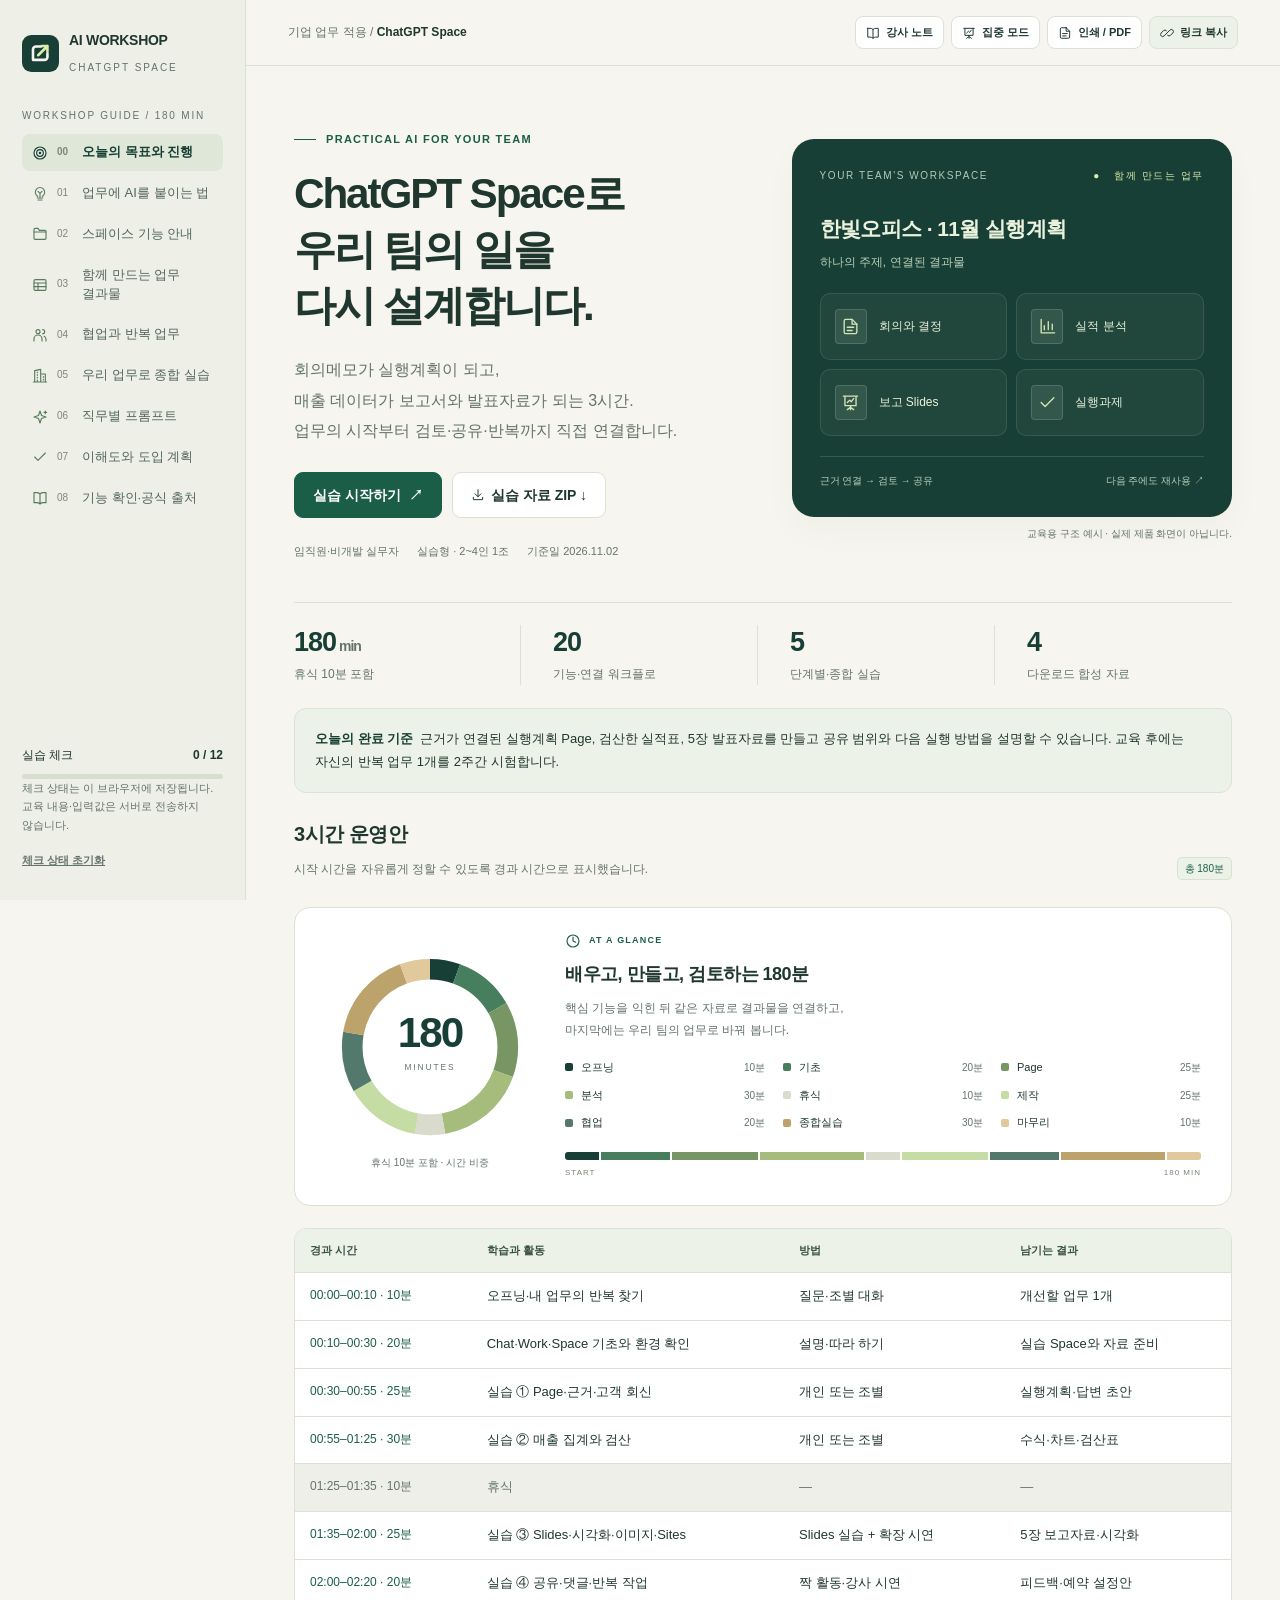
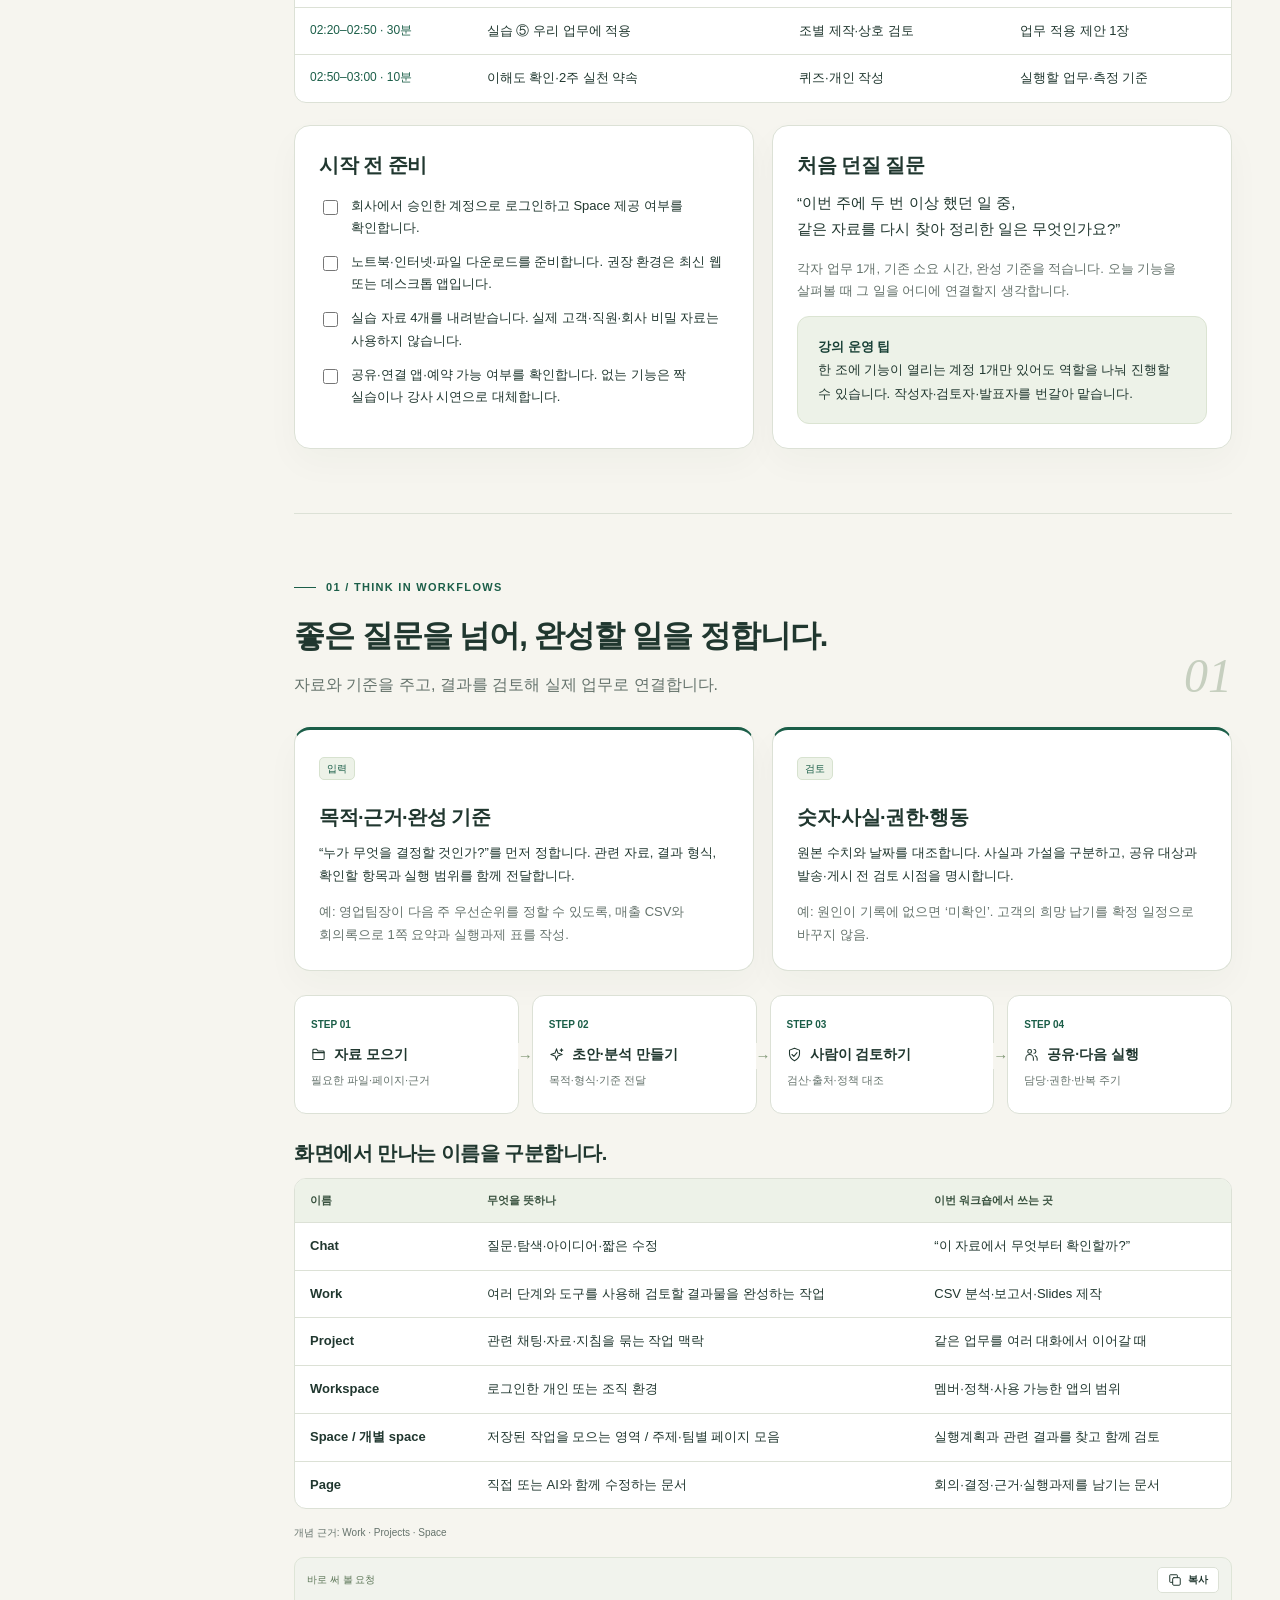
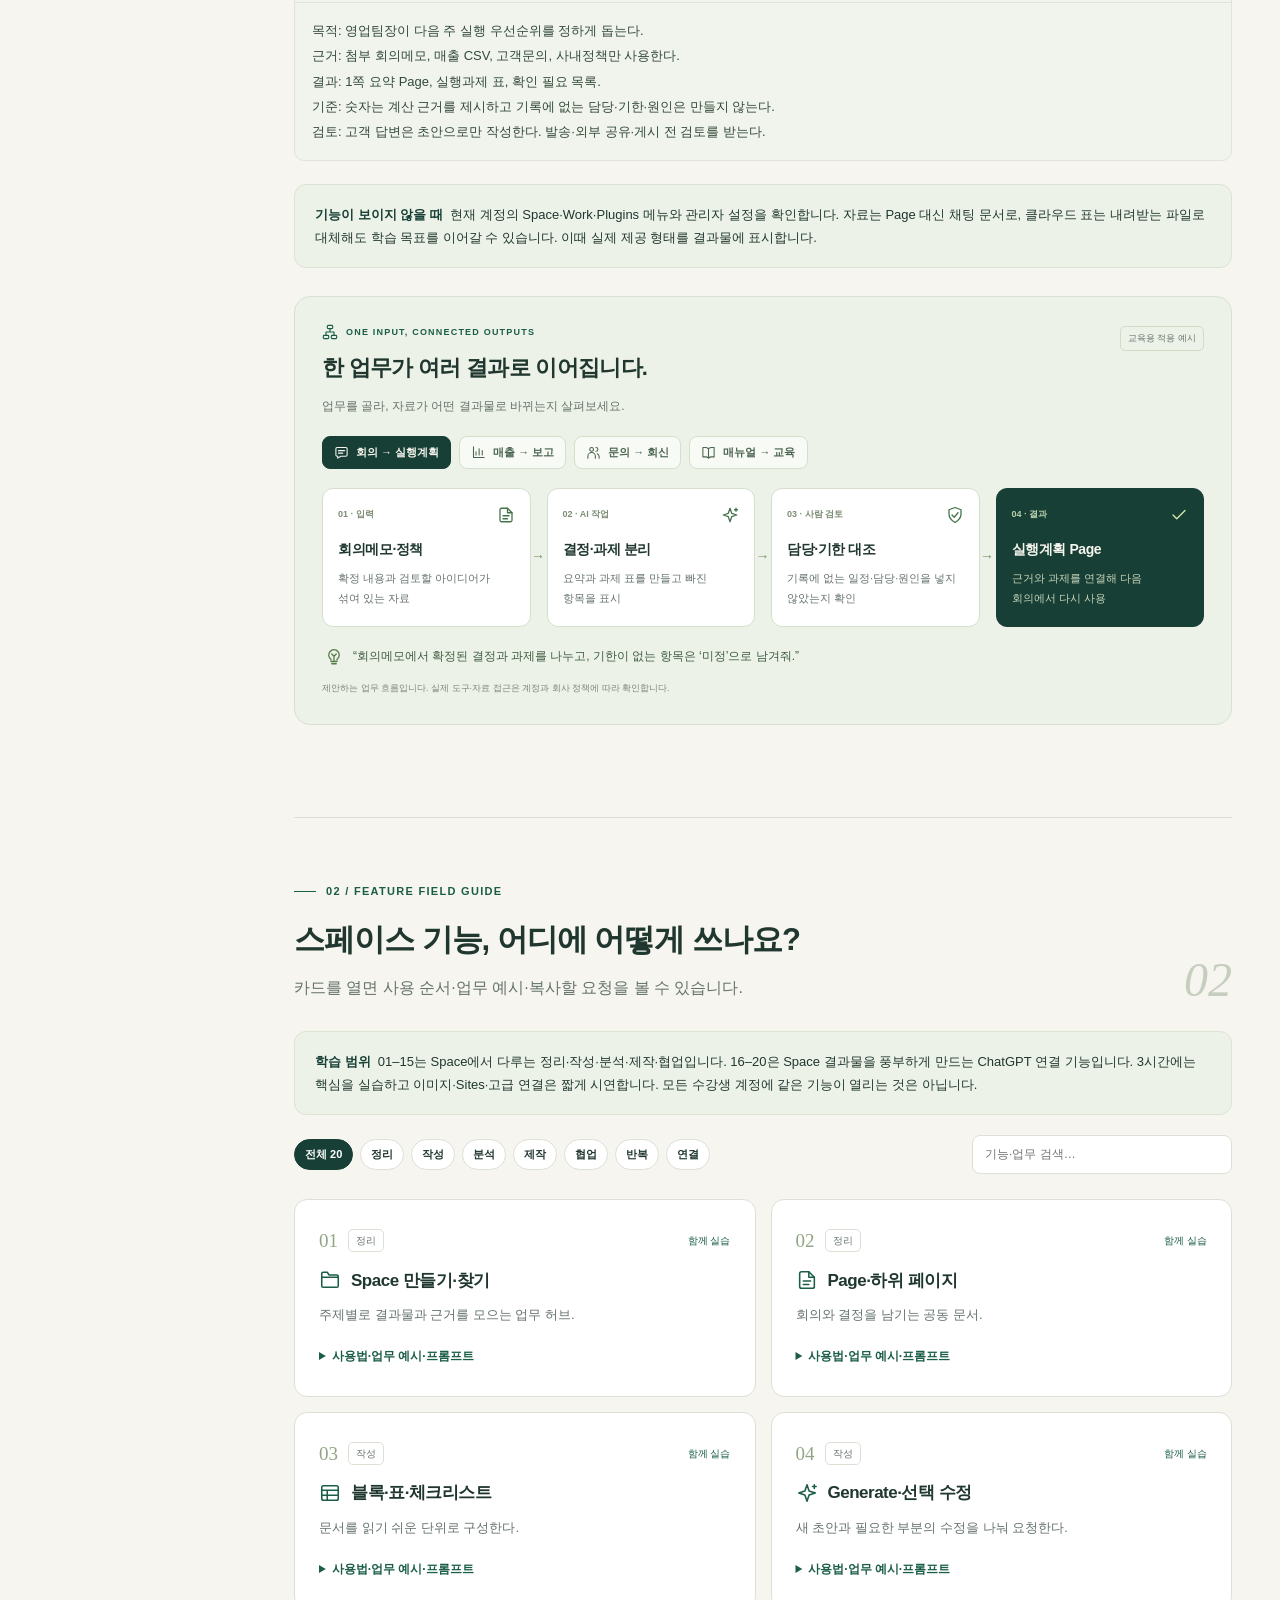
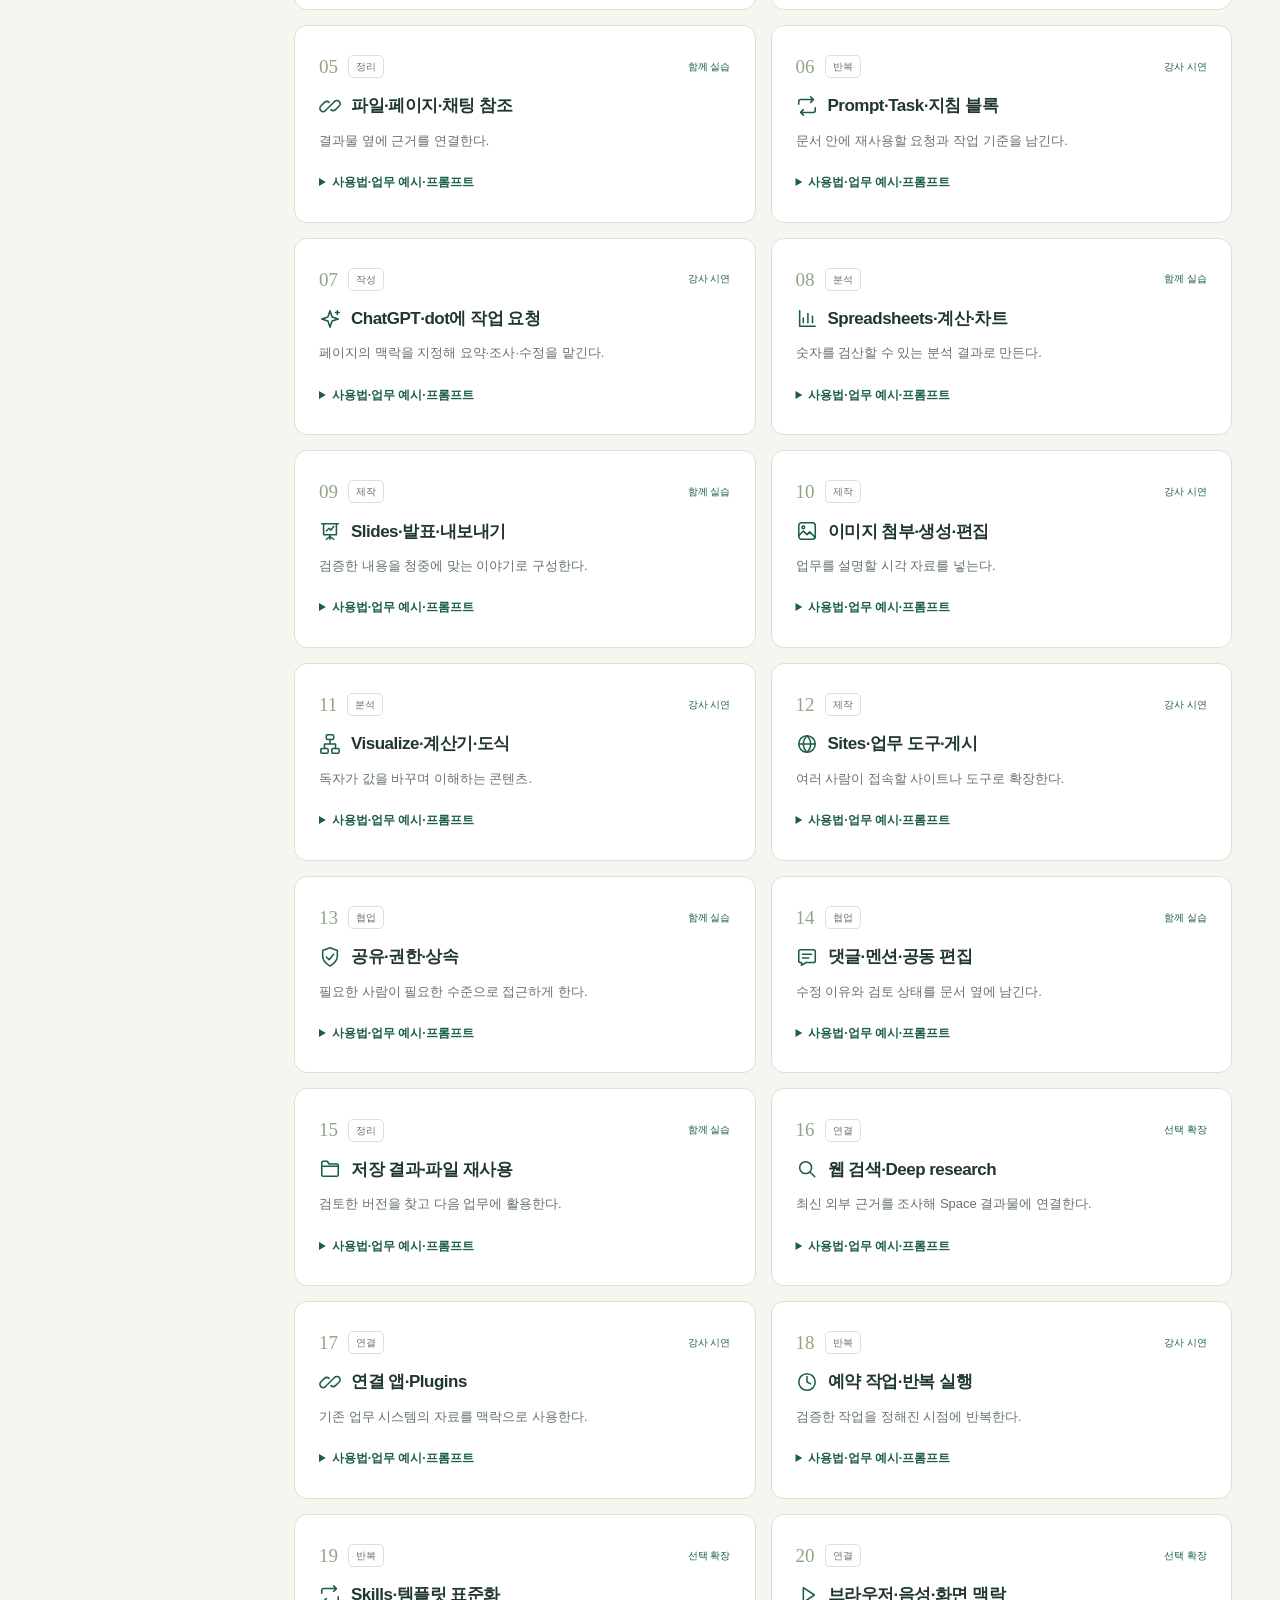
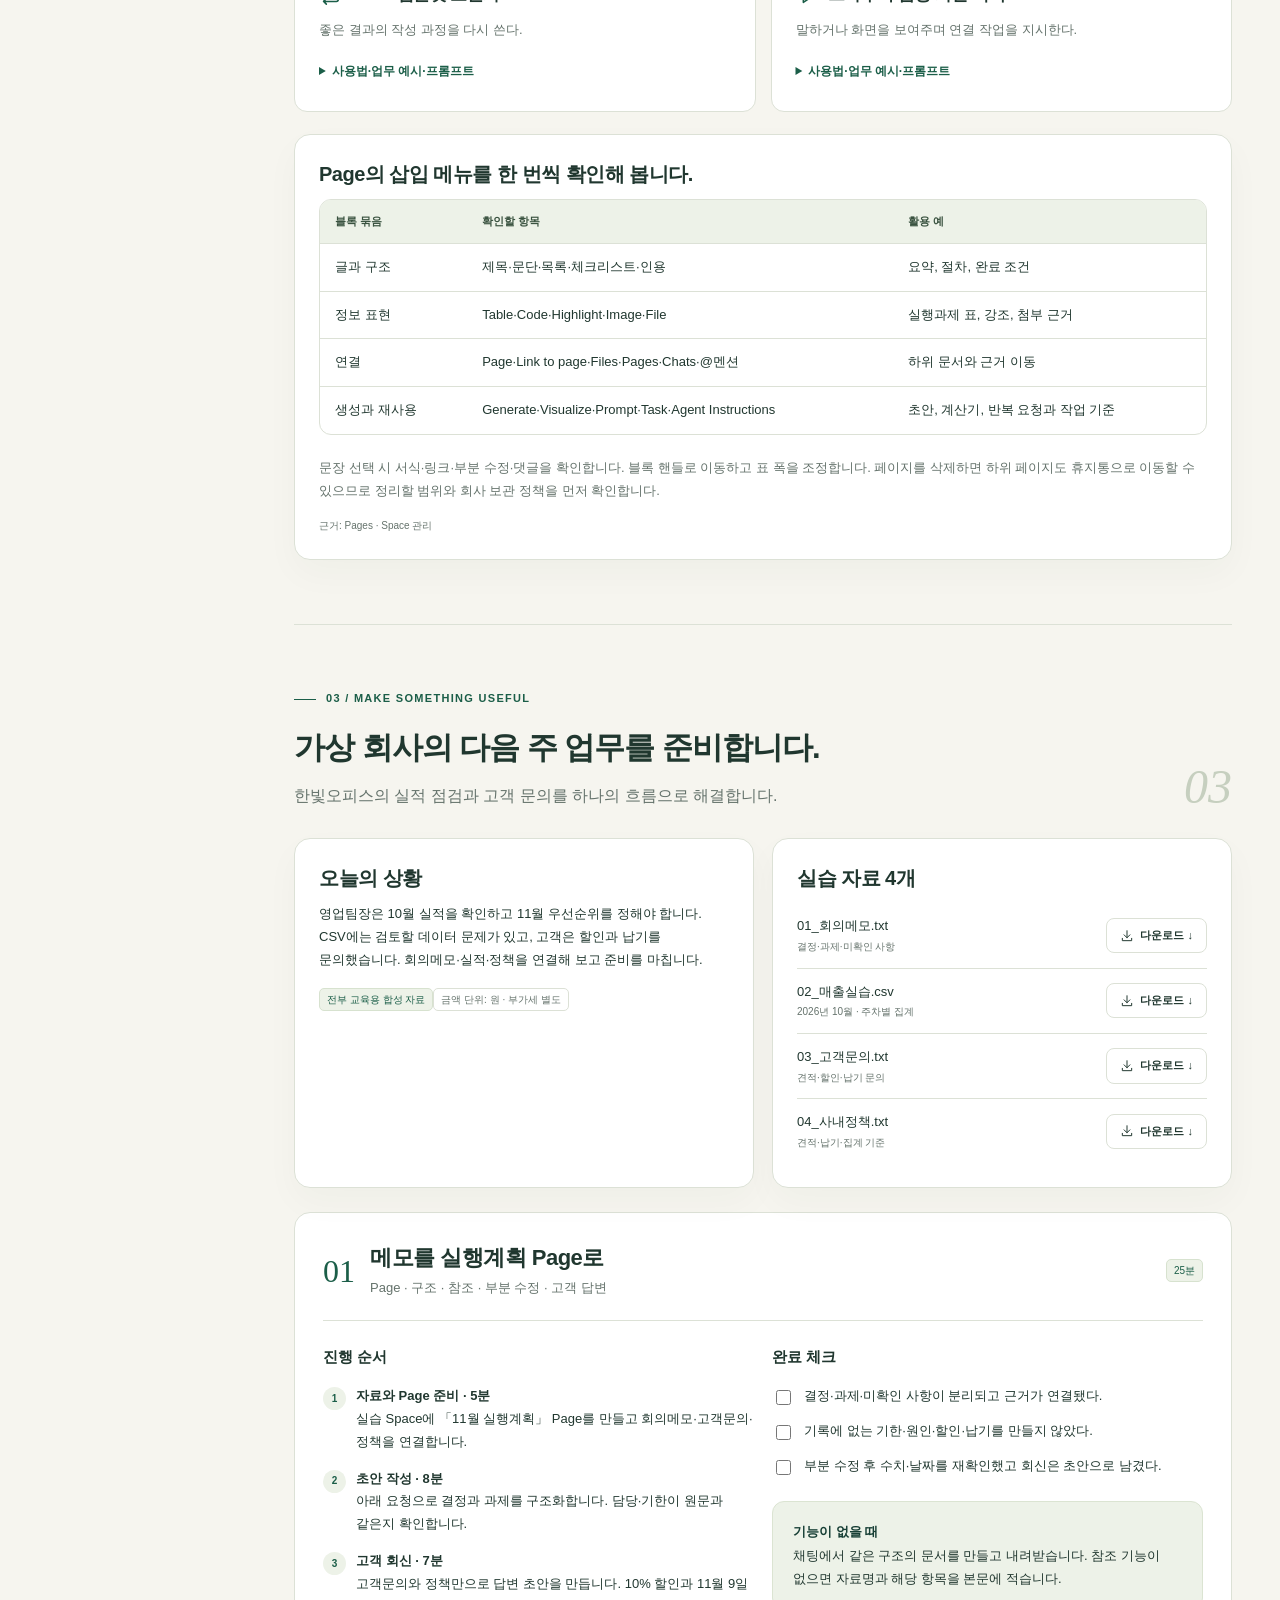
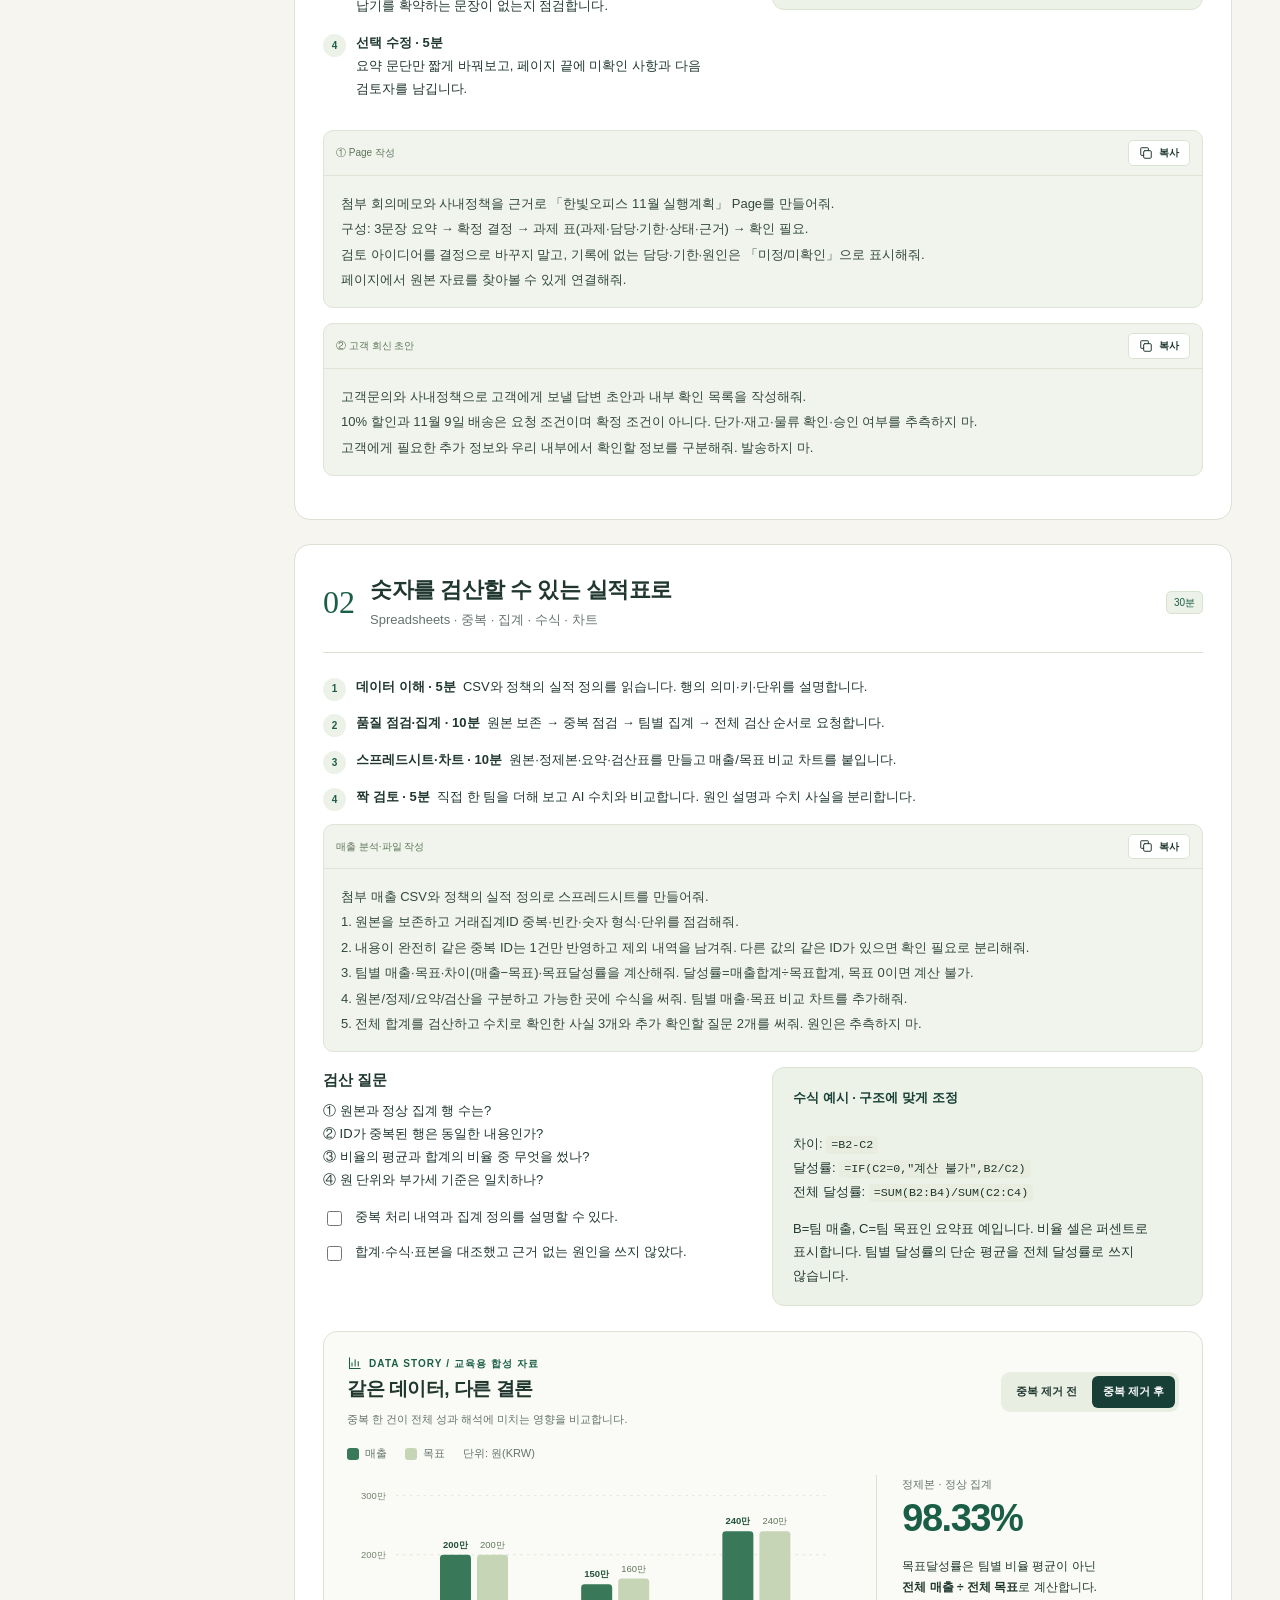
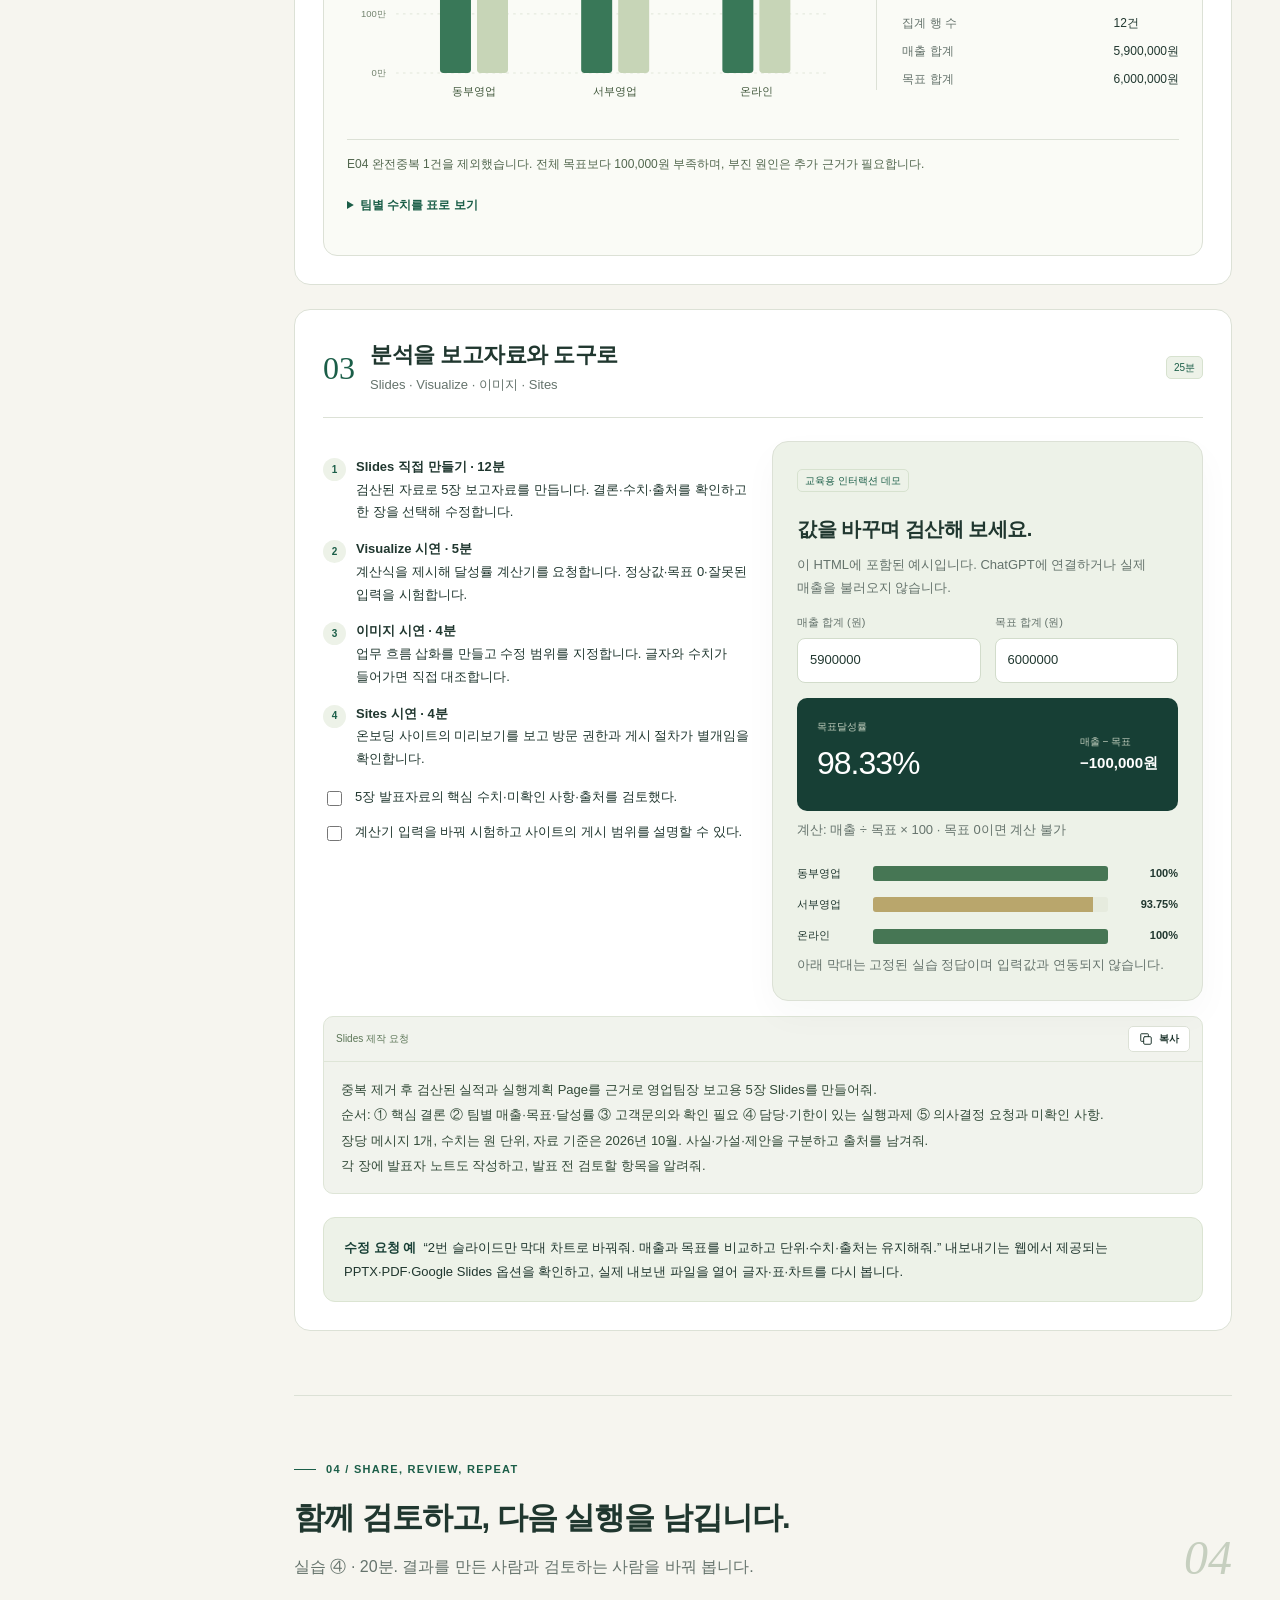
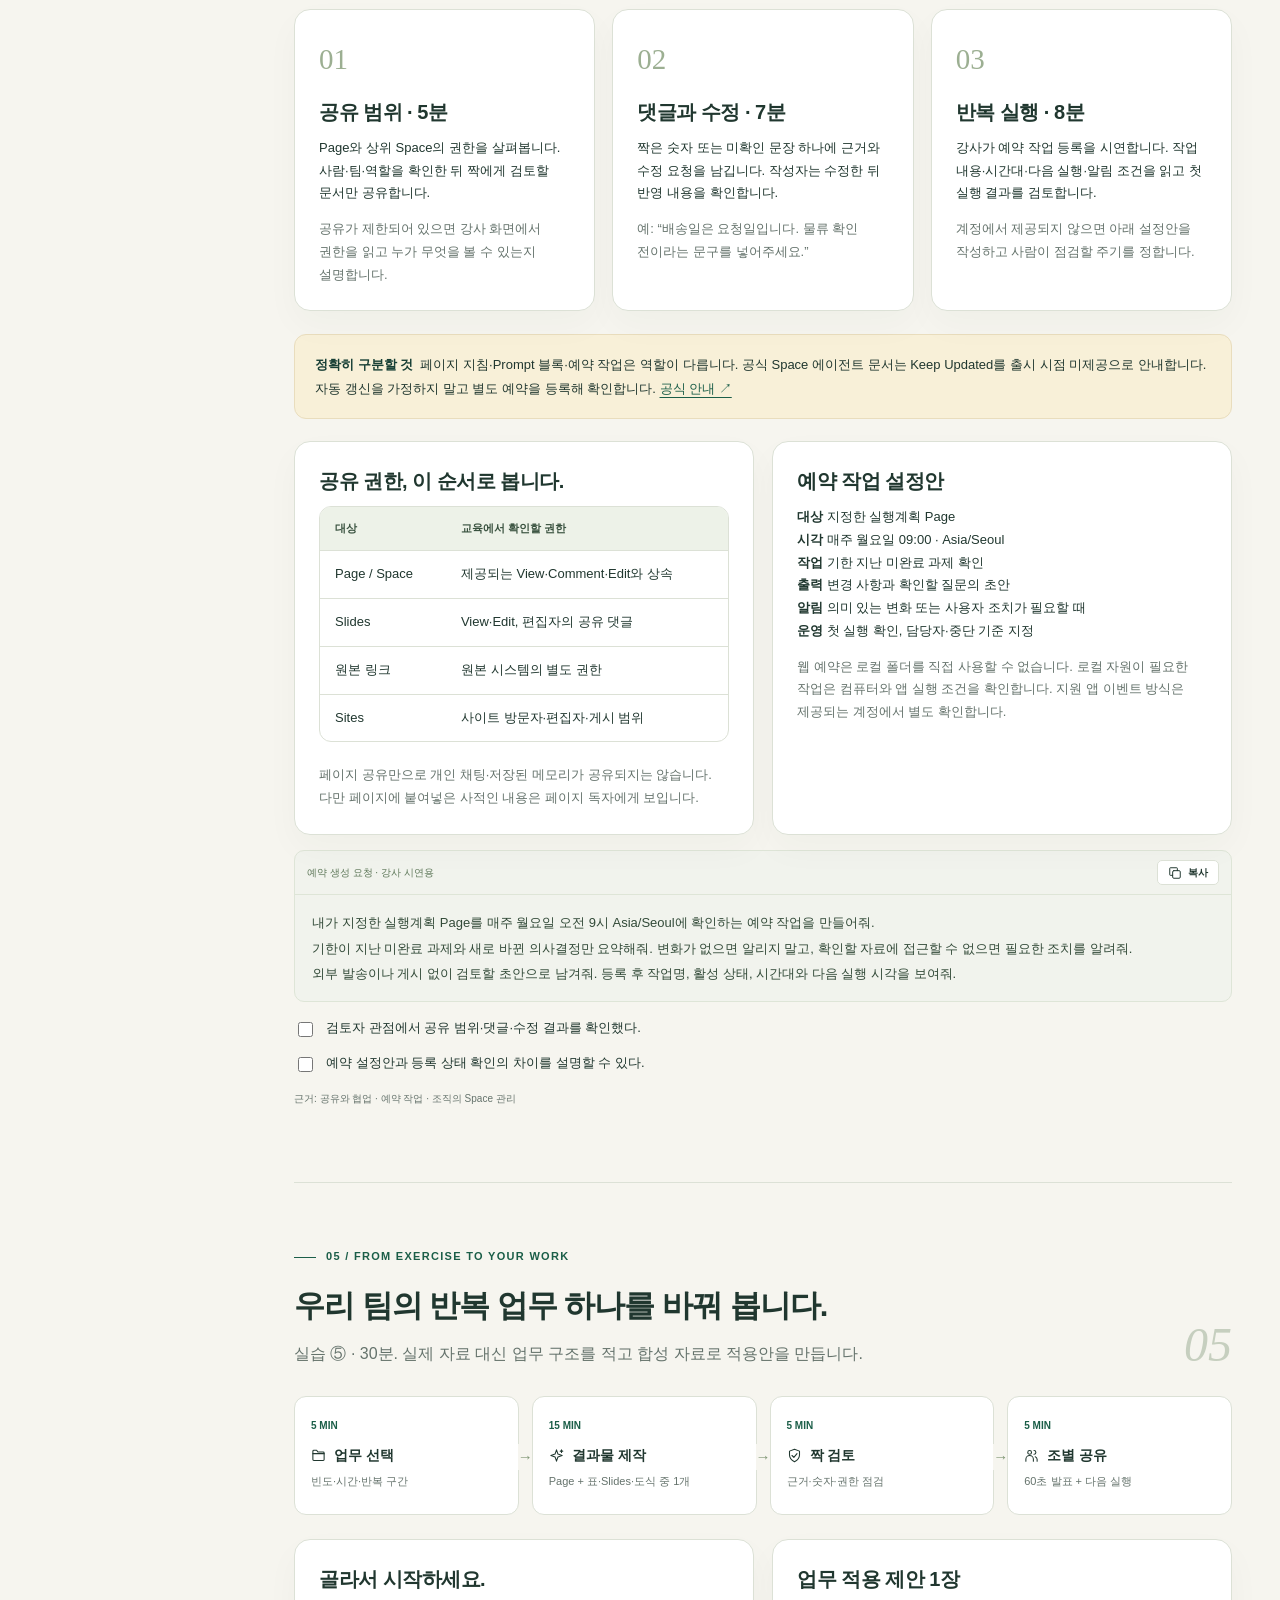
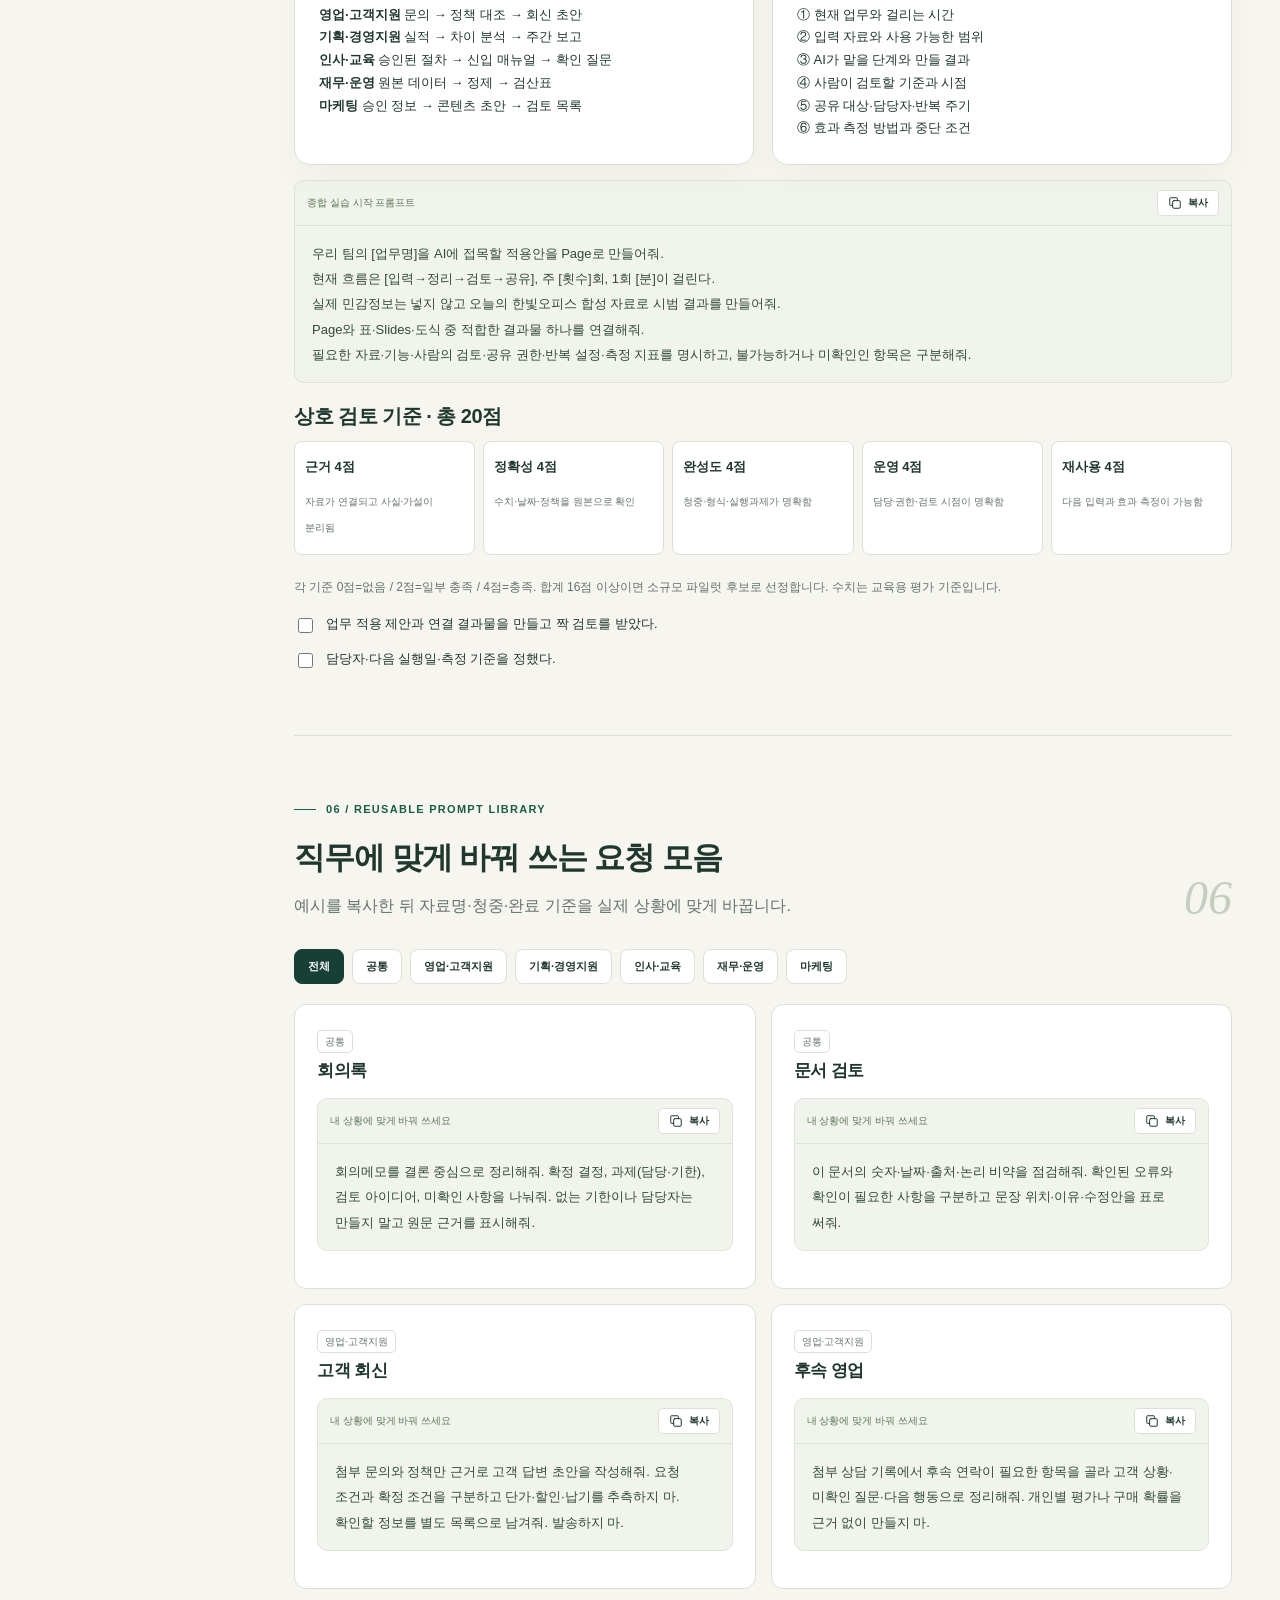
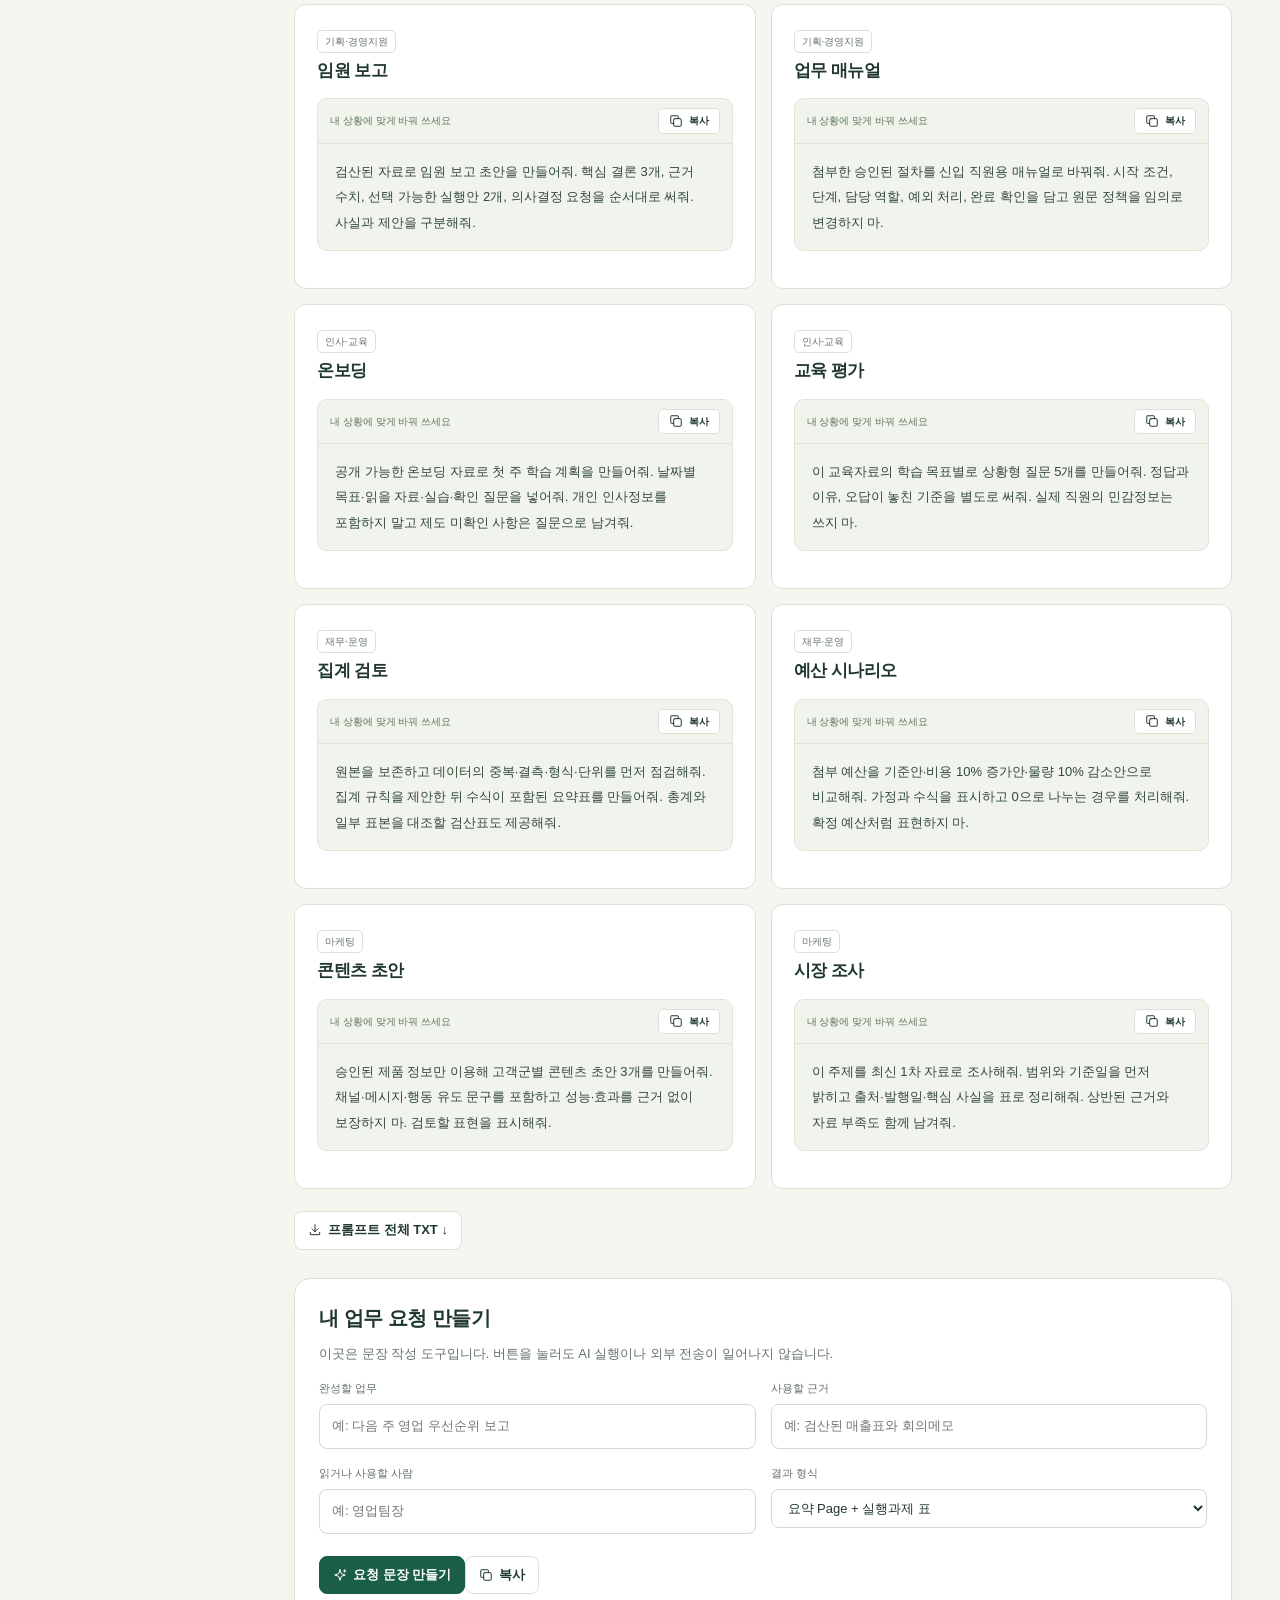
==== index.html @ c75c911b "Publish Korean ChatGPT Space workshop Add the 180-minute course with interactive workflow diagrams, " ====
<!doctype html>
<html lang="ko">
<head>
<meta charset="utf-8">
<meta name="viewport" content="width=device-width,initial-scale=1">
<meta name="theme-color" content="#173f35">
<meta name="description" content="기업 방문 교육에 바로 사용하는 ChatGPT Space 3시간 실습 워크숍. 기능 안내, 합성 자료, 복사 프롬프트, 강사 노트, 정답, 평가와 도입 계획을 포함합니다.">
<link rel="icon" type="image/svg+xml" href="assets/favicon.svg">
<link rel="icon" type="image/png" sizes="32x32" href="assets/favicon-32.png">
<link rel="shortcut icon" href="assets/favicon.ico">
<link rel="apple-touch-icon" sizes="180x180" href="assets/apple-touch-icon.png">
<link rel="manifest" href="site.webmanifest">
<link rel="canonical" href="https://scott0318.github.io/chatgpt-space-workshop/">
<meta name="robots" content="index,follow">
<meta property="og:type" content="website">
<meta property="og:locale" content="ko_KR">
<meta property="og:site_name" content="AI WORKSHOP">
<meta property="og:title" content="ChatGPT Space · 3시간 기업 실무 워크숍">
<meta property="og:description" content="페이지, 매출 분석, 발표자료, 협업과 반복 업무까지. 20개 기능·연결 워크플로와 5단계 실습을 한곳에서 배웁니다.">
<meta property="og:url" content="https://scott0318.github.io/chatgpt-space-workshop/">
<meta property="og:image" content="https://scott0318.github.io/chatgpt-space-workshop/assets/og-image.png">
<meta property="og:image:width" content="1200">
<meta property="og:image:height" content="630">
<meta name="twitter:card" content="summary_large_image">
<meta name="twitter:title" content="ChatGPT Space · 3시간 기업 실무 워크숍">
<meta name="twitter:image" content="https://scott0318.github.io/chatgpt-space-workshop/assets/og-image.png">
<title>ChatGPT Space · 3시간 기업 워크숍</title>
<style>
:root{--paper:#f6f5ef;--white:#fff;--ink:#20372f;--muted:#65736c;--green:#1b5e48;--dark:#173f35;--lime:#dbecac;--line:#dce1d6;--tint:#edf2e8;--yellow:#f8f0d8;--orange:#a45628;--shadow:0 14px 35px #233b2d08;--radius:16px}
*{box-sizing:border-box}html{scroll-behavior:smooth;scroll-padding-top:86px}body{margin:0;background:var(--paper);color:var(--ink);font-family:-apple-system,BlinkMacSystemFont,"Apple SD Gothic Neo","Malgun Gothic","Noto Sans KR",sans-serif;font-size:15px;line-height:1.75;word-break:keep-all;overflow-wrap:anywhere}button,input,select,textarea{font:inherit}button,a,input,select,textarea,summary{touch-action:manipulation}button{cursor:pointer}button:focus-visible,a:focus-visible,summary:focus-visible,input:focus-visible,select:focus-visible,textarea:focus-visible{outline:3px solid #719c37;outline-offset:4px}a{color:var(--green);text-underline-offset:4px}button{border:1px solid var(--line);background:var(--white);border-radius:8px;padding:7px 13px;color:var(--ink);font-size:13px;font-weight:650}button:hover{border-color:var(--green);background:var(--tint)}button.primary,.button.primary{background:var(--green);color:#fff;border-color:var(--green)}button.primary:hover,.button.primary:hover{background:var(--dark)}button[aria-pressed=true]{background:var(--dark);color:#fff;border-color:var(--dark)}.button{display:inline-flex;align-items:center;justify-content:center;gap:8px;padding:10px 18px;border:1px solid var(--line);border-radius:9px;background:#fff;text-decoration:none;font-size:14px;font-weight:650}.button:hover{background:var(--tint)}
.skip{position:fixed;left:20px;top:-100px;z-index:100;background:#fff;padding:10px}.skip:focus{top:10px}.sidebar{width:246px;position:fixed;inset:0 auto 0 0;padding:28px 22px;background:#eeefe6;border-right:1px solid var(--line);display:flex;flex-direction:column;z-index:40}.brand{display:flex;gap:10px;align-items:center;margin-bottom:28px}.brand-mark{width:35px;height:35px;border-radius:10px;background:var(--dark);color:var(--lime);display:grid;place-items:center;font-size:21px;font-weight:400}.brand b{display:block;font-size:14px;letter-spacing:-.3px}.brand small{font-size:10px;letter-spacing:2px;color:var(--muted)}.side-label{font-size:10px;letter-spacing:1.8px;color:var(--muted);margin-bottom:10px}.nav{display:flex;flex-direction:column;gap:4px}.nav a{display:flex;align-items:center;gap:12px;font-size:13px;padding:9px 10px;text-decoration:none;color:#53665b;border-radius:8px;line-height:1.45}.nav a span{font-size:10px;color:#7c887e;font-variant-numeric:tabular-nums}.nav a:hover,.nav a.active{background:#dfe7d8;color:var(--dark);font-weight:700}.side-bottom{margin-top:auto;padding-top:25px}.progress-title{font-size:12px;display:flex;justify-content:space-between;margin-bottom:8px}.progress-track{height:5px;background:#d8dfd0;border-radius:5px;overflow:hidden}.progress-track i{display:block;background:var(--green);width:0;height:100%;transition:width .3s}.side-bottom p{font-size:11px;color:var(--muted);line-height:1.7}.side-bottom button{background:transparent;border:0;padding:0;font-size:11px;color:var(--muted);text-decoration:underline}.main{margin-left:246px}.topbar{height:66px;position:sticky;top:0;background:#f6f5eff2;backdrop-filter:blur(10px);border-bottom:1px solid var(--line);display:flex;align-items:center;justify-content:space-between;padding:0 42px;z-index:30}.crumb{font-size:12px;color:var(--muted)}.crumb b{color:var(--ink);font-weight:600}.toolbar{display:flex;gap:7px;align-items:center}.toolbar button{font-size:11px;padding:6px 10px}.mobile-menu{display:none}.content{max-width:1260px;margin:auto;padding:0 48px 70px}.chapter{padding:64px 0;border-bottom:1px solid var(--line);scroll-margin-top:55px}.chapter:last-child{border-bottom:0}.eyebrow{display:flex;align-items:center;gap:10px;font-size:11px;letter-spacing:1.3px;font-weight:700;color:var(--green);margin-bottom:17px}.eyebrow:before{content:"";width:22px;height:1px;background:var(--green)}h1,h2,h3,h4,p{margin-top:0}h1{font-size:clamp(32px,3.3vw,49px);line-height:1.32;letter-spacing:-2.1px;margin-bottom:22px}h2{font-size:31px;line-height:1.4;letter-spacing:-1px;margin-bottom:12px}h3{font-size:20px;line-height:1.5;letter-spacing:-.5px;margin-bottom:10px}h4{font-size:15px;margin-bottom:7px}.lead{font-size:16px;color:var(--muted);line-height:1.9;max-width:690px}.muted{color:var(--muted)}.small{font-size:12px}.section-head{display:flex;align-items:end;justify-content:space-between;gap:25px;margin-bottom:27px}.section-head p{margin-bottom:0}.section-no{font-family:Georgia,serif;font-size:48px;color:#c6cfbf;font-style:italic;line-height:1}.hero-grid{display:grid;grid-template-columns:1.05fr 1fr;gap:35px;align-items:center}.hero-copy .lead{font-size:15px}.hero-actions{display:flex;gap:10px;margin-top:25px;flex-wrap:wrap}.hero-meta{display:flex;gap:18px;flex-wrap:wrap;font-size:11px;color:var(--muted);margin-top:24px}.space-map{background:var(--dark);border-radius:22px;padding:28px;color:#eaf2dd;min-height:350px;position:relative;overflow:hidden;box-shadow:var(--shadow)}.map-kicker{font-size:10px;letter-spacing:1.6px;color:#b2cbb7;display:flex;justify-content:space-between;margin-bottom:26px}.map-title{font-size:21px;font-weight:650;letter-spacing:-.6px;margin-bottom:20px}.map-title small{font-size:12px;color:#b8cfba;display:block;font-weight:400;letter-spacing:0}.map-grid{display:grid;grid-template-columns:repeat(2,1fr);gap:9px}.map-item{background:#ffffff0b;border:1px solid #ffffff19;border-radius:10px;padding:15px 14px;display:flex;align-items:center;gap:12px;font-size:12px}.map-icon{width:28px;height:32px;background:#d9e7ca19;border:1px solid #ffffff25;display:grid;place-items:center;border-radius:4px;font-size:13px;color:#d3e7b6}.map-footer{margin-top:20px;padding-top:15px;border-top:1px solid #ffffff24;display:flex;justify-content:space-between;color:#bad0bd;font-size:10px}.map-dot{color:var(--lime)}.caption{font-size:10px;color:var(--muted);text-align:right;margin-top:8px}.stat-grid{display:grid;grid-template-columns:repeat(4,1fr);margin-top:40px;border-top:1px solid var(--line);padding-top:22px;gap:10px}.stat{border-right:1px solid var(--line);padding-left:22px}.stat:first-child{padding-left:0}.stat:last-child{border:0}.stat strong{font-size:27px;font-weight:600;letter-spacing:-1px;line-height:1.3}.stat span{display:block;font-size:12px;color:var(--muted);margin-top:4px}.callout{background:var(--tint);border:1px solid #dbe4d2;border-radius:12px;padding:18px 20px;font-size:13px;margin-top:23px;line-height:1.8}.callout.amber{background:var(--yellow);border-color:#e9ddbd}.callout b{color:var(--dark)}.grid2{display:grid;grid-template-columns:1fr 1fr;gap:18px}.grid3{display:grid;grid-template-columns:repeat(3,1fr);gap:17px}.panel{background:#fff;border:1px solid var(--line);border-radius:var(--radius);padding:24px;box-shadow:var(--shadow)}.panel p:last-child{margin-bottom:0}.panel.topline{border-top:3px solid var(--green)}.panel .num{font-family:Georgia,serif;font-size:29px;color:#9caf92;display:block;margin-bottom:12px}.spacer{height:26px}.tag{display:inline-block;border:1px solid var(--line);border-radius:5px;padding:2px 7px;font-size:10px;color:var(--muted);line-height:1.7;white-space:nowrap}.tag.green{background:var(--tint);color:var(--green);border-color:#d7e2cf}.tag.amber{background:var(--yellow);border-color:#e9ddbd;color:#8b652d}.table-wrap{overflow-x:auto;border:1px solid var(--line);border-radius:12px;background:#fff}table{border-collapse:collapse;width:100%;font-size:13px;text-align:left}th{font-weight:650;background:var(--tint);color:#39523f;font-size:11px}td,th{padding:12px 15px;border-bottom:1px solid var(--line);vertical-align:top}tr:last-child td{border:0}td.num,th.num{text-align:right;font-variant-numeric:tabular-nums;white-space:nowrap}.schedule td:first-child{white-space:nowrap;font-size:12px;color:var(--green);font-variant-numeric:tabular-nums}.schedule .break td{background:#eeefe8;color:var(--muted)}.checklist{display:grid;gap:12px;margin:15px 0 0}.check{display:flex;gap:10px;align-items:start;font-size:13px;cursor:pointer;line-height:1.7}.check input{accent-color:var(--green);margin-top:5px;width:15px;height:15px;flex:0 0 15px}.check:has(input:checked){color:#73806f}.check:has(input:checked) .check-text{text-decoration:line-through}.instructor{display:none;background:#f8f0d8;border-left:3px solid #bd8a42;padding:18px 21px;margin:22px 0;font-size:13px;border-radius:0 10px 10px 0}.instructor h4{color:#805d28}.show-instructor .instructor{display:block}.instructor p:last-child{margin-bottom:0}.flow{display:grid;grid-template-columns:repeat(4,1fr);gap:13px;margin:24px 0}.flow-item{padding:20px 16px;border:1px solid var(--line);border-radius:12px;background:#fff;position:relative}.flow-item:not(:last-child):after{content:"→";position:absolute;right:-13px;top:40%;z-index:1;color:#819877;background:var(--paper);width:13px;text-align:center}.flow-item b{display:block;font-size:14px}.flow-item span{font-size:11px;color:var(--muted)}.flow-item .step-no{font-size:10px;font-weight:700;color:var(--green);margin-bottom:8px;display:block}.source-link{font-size:10px;color:var(--muted);line-height:1.8;margin-top:15px}.source-link a{text-decoration:none;color:var(--muted)}.source-link a:hover{text-decoration:underline;color:var(--green)}
.filters{display:flex;align-items:center;gap:7px;flex-wrap:wrap;margin:20px 0 25px}.filters button{font-size:11px;padding:5px 10px;border-radius:20px}.search{margin-left:auto;position:relative;min-width:190px;flex:1;max-width:260px}.search input{width:100%;padding:8px 12px;border:1px solid var(--line);border-radius:8px;background:#fff;font-size:12px}.feature-grid{display:grid;grid-template-columns:1fr 1fr;gap:15px}.feature{background:#fff;border:1px solid var(--line);border-radius:13px;padding:22px;align-self:start}.feature-head{display:flex;gap:8px;align-items:center;margin-bottom:13px}.feature-no{font-family:Georgia,serif;font-size:19px;color:#91a583;margin-right:2px}.depth{font-size:10px;color:var(--green);margin-left:auto}.feature h3{font-size:17px}.feature .intro{font-size:12px;color:var(--muted);margin-bottom:16px}.feature details{font-size:12px}.feature details ol{padding-left:20px;margin:15px 0}.feature details p{margin-bottom:11px}.feature details .note{padding:12px;background:#f5f5ef;border-radius:6px}.feature[hidden]{display:none}summary{cursor:pointer;font-size:12px;color:var(--green);font-weight:650;padding:4px 0}details[open]>summary{margin-bottom:12px}summary:hover{color:#123b2b}.promptbox{background:#f1f3ed;border:1px solid #dee5d7;border-radius:10px;overflow:hidden;margin-top:15px;margin-bottom:15px}.prompt-top{display:flex;justify-content:space-between;align-items:center;border-bottom:1px solid #dee5d7;padding:9px 12px;font-size:10px;color:#5c7657}.prompt-top button{padding:3px 10px;border-radius:5px;font-size:10px;background:#fff}.promptbox pre{white-space:pre-wrap;word-break:keep-all;overflow-wrap:anywhere;font-family:inherit;font-size:12px;line-height:1.95;margin:0;padding:15px 17px;color:#324a38}.empty{padding:25px;text-align:center;color:var(--muted);grid-column:1/-1}.lab{padding:28px;border:1px solid var(--line);border-radius:16px;background:#fff;margin-top:24px}.lab-title{display:flex;align-items:center;gap:15px;border-bottom:1px solid var(--line);padding-bottom:20px;margin-bottom:23px}.lab-badge{font-family:Georgia,serif;color:var(--green);font-size:32px;line-height:1}.lab-title h3{font-size:22px;margin:0}.lab-title p{font-size:11px;margin:3px 0 0;color:var(--muted)}.lab-title .tag{margin-left:auto}.steps{counter-reset:steps;padding:0;list-style:none;display:grid;gap:14px}.steps li{counter-increment:steps;position:relative;padding-left:33px;font-size:13px}.steps li:before{content:counter(steps);position:absolute;left:0;top:2px;width:23px;height:23px;display:grid;place-items:center;border-radius:50%;background:var(--tint);color:var(--green);font-size:10px;font-weight:700}.steps b{font-weight:650}.lab p{font-size:13px}.file-row{display:flex;gap:10px;align-items:center;justify-content:space-between;padding:12px 0;border-bottom:1px solid var(--line);font-size:13px}.file-row:last-child{border:0}.file-row small{display:block;color:var(--muted);font-size:10px}.file-row button{font-size:11px;white-space:nowrap}.answer-stat{display:grid;grid-template-columns:1fr 1fr;gap:12px;margin:15px 0}.answer-stat div{border:1px solid #e3d2ad;border-radius:8px;padding:15px}.answer-stat strong{font-size:24px;display:block}.answer-stat span{font-size:11px}.calc-grid{display:grid;grid-template-columns:1fr 1fr;gap:14px}.field label{font-size:11px;color:var(--muted);display:block;margin-bottom:6px}.field input,.field select,.field textarea{width:100%;border:1px solid #d2dccb;background:#fff;border-radius:8px;padding:10px 12px;color:var(--ink);font-size:13px}.field textarea{resize:vertical;min-height:90px}.field.full{grid-column:1/-1}.calc-result{padding:20px;background:var(--dark);color:#fff;border-radius:10px;margin-top:15px;display:flex;align-items:center;justify-content:space-between;gap:10px}.calc-result output{font-size:32px;letter-spacing:-1px;font-variant-numeric:tabular-nums}.calc-result small{display:block;color:#bfccbc;font-size:10px}.mini-chart{margin-top:22px;display:grid;gap:12px}.bar-row{display:grid;grid-template-columns:64px 1fr 58px;gap:12px;font-size:11px;align-items:center}.bar-track{background:#e6ebde;height:15px;border-radius:3px;overflow:hidden}.bar-track i{display:block;background:#467654;height:100%;width:var(--w)}.bar-row:nth-child(2) i{background:#b9a66c}.bar-row b{text-align:right;font-weight:600}.caption.left{text-align:left}.rubric{margin-top:18px}.rubric strong{font-size:12px}.criteria-grid{display:grid;grid-template-columns:repeat(5,1fr);gap:8px}.criterion{border:1px solid var(--line);padding:14px 10px;border-radius:8px;background:#fff}.criterion b{font-size:13px;display:block;margin-bottom:8px}.criterion span{font-size:10px;color:var(--muted)}.dept-tabs{display:flex;gap:8px;flex-wrap:wrap;margin:20px 0}.dept-tabs button{font-size:11px}.prompt-library{display:grid;grid-template-columns:1fr 1fr;gap:15px}.library-card{background:#fff;padding:22px;border:1px solid var(--line);border-radius:12px}.library-card h3{font-size:17px;margin-bottom:5px}.library-card>.tag{margin-bottom:5px}.library-card[hidden]{display:none}.builder{margin-top:28px}.builder-grid{display:grid;grid-template-columns:1fr 1fr;gap:15px}.builder-output textarea{width:100%;min-height:170px;background:#eff3e8;border:1px solid #d8e1cc;border-radius:10px;padding:18px;font-size:13px;line-height:1.9;color:var(--ink);margin-top:15px;resize:vertical}.quiz-grid{display:grid;grid-template-columns:1fr 1fr;gap:15px;margin-top:25px}.question{padding:23px;background:#fff;border:1px solid var(--line);border-radius:12px}.question legend{font-size:14px;font-weight:650;margin-bottom:15px;line-height:1.7;float:left;width:100%}.question fieldset{border:0;padding:0;margin:0;min-width:0}.question fieldset:after{content:"";display:block;clear:both}.quiz-options{display:grid;gap:9px;clear:both}.quiz-options label{display:flex;gap:10px;font-size:12px;align-items:start;cursor:pointer}.quiz-options input{accent-color:var(--green);margin-top:5px}.quiz-feedback{font-size:11px;margin:14px 0 0;padding:12px;border-radius:7px;background:var(--tint);display:none}.question.wrong .quiz-feedback{background:var(--yellow)}.question.done .quiz-feedback{display:block}.quiz-result{margin-top:20px;padding:20px;background:var(--dark);color:#fff;border-radius:10px;font-size:15px}.quiz-actions{display:flex;gap:10px;margin-top:20px;align-items:center;flex-wrap:wrap}.plan-grid{display:grid;grid-template-columns:repeat(4,1fr);gap:13px}.plan-week{padding:22px 17px;border:1px solid var(--line);border-radius:12px;background:#fff}.plan-week span{font-size:10px;letter-spacing:1.2px;color:var(--green);font-weight:700}.plan-week h3{font-size:17px;margin:10px 0}.plan-week p{font-size:12px;color:var(--muted);margin:0}.source-list{display:grid;grid-template-columns:1fr 1fr;list-style:none;padding:0;gap:8px 20px;margin:22px 0}.source-list li{font-size:12px;padding:7px 0;border-bottom:1px solid var(--line)}.source-list a{text-decoration:none}.footer{font-size:10px;color:var(--muted);display:flex;gap:15px;justify-content:space-between;padding-top:35px}.toast{position:fixed;bottom:24px;left:calc(50% + 120px);transform:translateX(-50%) translateY(20px);background:var(--dark);color:#fff;font-size:12px;border-radius:9px;padding:10px 20px;opacity:0;pointer-events:none;transition:.2s;z-index:80;box-shadow:0 5px 25px #0002}.toast.show{opacity:1;transform:translateX(-50%) translateY(0)}.focus-mode .sidebar{display:none}.focus-mode .main{margin:0}.focus-mode .content{max-width:1320px;padding-left:65px;padding-right:65px}.focus-mode .toast{left:50%}.focus-mode .topbar{padding:0 65px}.focus-mode .content p,.focus-mode .content li{font-size:1.04em}code{background:#e8eddf;padding:2px 5px;border-radius:4px;font-size:.9em}hr{border:0;border-top:1px solid var(--line);margin:23px 0}.no-margin{margin:0}.mt{margin-top:22px}.print-note{display:none}
.hero-grid>*,.grid2>*,.grid3>*,.feature-grid>*,.prompt-library>*,.builder-grid>*,.quiz-grid>*,.flow>*,.calc-grid>*{min-width:0}.table-wrap{max-width:100%}
@media(min-width:1650px){.content{padding:0 60px 70px}.chapter{padding:75px 0}}
@media(max-width:1160px){.sidebar{width:218px;padding:25px 16px}.main{margin-left:218px}.content{padding:0 30px 60px}.topbar{padding:0 30px}.hero-grid{gap:22px}.space-map{padding:23px}.map-item{padding:12px 10px;gap:8px}.hero-copy .lead{font-size:13px}.criteria-grid{grid-template-columns:repeat(3,1fr)}.grid3{gap:12px}.panel{padding:20px}.toast{left:calc(50% + 109px)}}
@media(max-width:900px){.sidebar{width:205px}.main{margin-left:205px}.content{padding:0 24px 50px}.topbar{padding:0 24px}.hero-grid{grid-template-columns:1fr}.hero-copy .lead{font-size:15px}.space-map{min-height:0}.map-grid{grid-template-columns:repeat(4,1fr)}.map-item{flex-direction:column;align-items:start}.hero-grid>div:last-child{max-width:none}.map-kicker{margin-bottom:15px}.map-title{margin-bottom:16px}.feature-grid,.grid3{grid-template-columns:1fr}.grid3 .panel{padding:20px}.flow{grid-template-columns:1fr 1fr}.flow-item:nth-child(2):after{display:none}.grid2{gap:14px}.plan-grid{grid-template-columns:1fr 1fr}.toolbar button{font-size:10px;padding:5px 8px}.crumb{font-size:10px}.stat{padding-left:12px}.stat strong{font-size:24px}.search{max-width:none;min-width:100%;margin-top:5px}.quiz-grid{grid-template-columns:1fr}.chapter{padding:48px 0}h2{font-size:27px}.prompt-library{grid-template-columns:1fr}.focus-mode .content{padding-left:35px;padding-right:35px}.focus-mode .topbar{padding:0 35px}}
@media(max-width:680px){.sidebar{transform:translateX(-100%);transition:transform .2s;width:244px;padding:24px 20px}.menu-open .sidebar{transform:translateX(0);box-shadow:10px 0 40px #0002}.main{margin:0}.topbar{height:59px;padding:0 16px;gap:10px}.mobile-menu{display:inline-block;font-size:14px;padding:4px 8px}.crumb{display:none}.toolbar{margin-left:auto;gap:5px}.toolbar button{font-size:10px}.content{padding:0 20px 40px}.chapter{padding:40px 0}.hero-grid{gap:25px}h1{font-size:35px;letter-spacing:-1.6px}h2{font-size:25px}h3{font-size:18px}.lead{font-size:14px}.grid2,.builder-grid,.calc-grid{grid-template-columns:1fr}.field.full{grid-column:auto}.stat-grid{grid-template-columns:repeat(4,1fr);margin-top:26px;gap:5px}.stat{padding-left:9px}.stat strong{font-size:22px}.stat span{font-size:9px}.map-grid{grid-template-columns:1fr 1fr}.map-item{flex-direction:row;align-items:center}.space-map{padding:24px}.section-head{gap:15px}.section-no{font-size:36px}.flow{gap:10px}.flow-item{padding:16px 13px}.feature,.panel,.lab{padding:20px}.feature-head{gap:7px}.lab-title{gap:11px;flex-wrap:wrap}.lab-title h3{font-size:19px}.lab-title .tag{font-size:9px}.lab-badge{font-size:28px}.criteria-grid{grid-template-columns:1fr 1fr}.source-list{grid-template-columns:1fr}.footer{flex-direction:column;gap:5px}.toast,.focus-mode .toast{left:50%;max-width:90%;width:max-content}.focus-mode .content{padding:0 20px 40px}.focus-mode .topbar{padding:0 16px}.source-link{font-size:10px}td,th{padding:10px 12px}table{font-size:12px;min-width:440px}.table-wrap.schedule table{min-width:520px}.plan-grid{gap:10px}.plan-week{padding:18px 14px}}
@media(prefers-reduced-motion:reduce){*{scroll-behavior:auto!important;transition:none!important}}
@media print{@page{size:A4;margin:16mm}html,body{background:white;font-size:10pt;color:#1b2920}html{scroll-padding:0}body{word-break:normal}.sidebar,.topbar,.hero-actions,.filters,.dept-tabs,.quiz-actions,.toast,.copy,.file-row button,.no-print,.builder,.side-bottom{display:none!important}.main{margin:0!important}.content,.focus-mode .content{max-width:none;padding:0}.chapter{padding:22px 0;break-before:page;scroll-margin:0}.chapter:first-child{break-before:auto}.hero-grid{grid-template-columns:1fr 1fr;gap:20px}h1{font-size:27pt}h2{font-size:22pt}h3{font-size:14pt}.space-map{background:#eef3e8!important;color:#1b3327;min-height:0;padding:20px;border:1px solid #c4d1b7}.map-kicker,.map-title small,.map-footer{color:#456344}.map-grid{grid-template-columns:1fr 1fr}.map-item{border:1px solid #bbcbb0;background:#fff}.map-icon{background:#e2ebd4;color:#31532c}.panel,.feature,.lab,.question,.library-card{box-shadow:none;break-inside:avoid;padding:16px}.grid2,.feature-grid,.quiz-grid,.prompt-library{gap:12px}.grid3{gap:10px}.feature{display:block!important}.feature details>summary{display:none}details:not([open])>:not(summary){display:block}.feature details{display:block}.instructor{display:none!important}.show-instructor .instructor{display:block!important}.feature-grid{grid-template-columns:1fr 1fr}.promptbox pre{font-size:9pt;line-height:1.65}.prompt-top{padding:6px 10px}.prompt-top span{font-size:8pt}.feature details,.feature .intro,.lab p{font-size:9pt}.source-link{font-size:7pt}.source-link a{color:#40503e}a{color:inherit}.stat-grid{margin-top:22px}button{display:none}.print-note{display:block;font-size:9pt;color:#4c6344;margin-top:16px}.checklist{gap:6px}.check{font-size:9pt}.calc-result{background:#e7eddf!important;color:#183728}.calc-result small{color:#486045}.calc-grid{grid-template-columns:1fr 1fr}.calc-result output{font-size:23pt}.question legend{font-size:10pt}.quiz-options label{font-size:9pt}.source-list{font-size:9pt}.caption{font-size:7pt}.callout{padding:14px}.feature[hidden],.library-card[hidden]{display:block!important}.footer{font-size:8pt}.source-list{grid-template-columns:1fr 1fr}.depth{font-size:8pt}input,select,textarea{border:1px solid #aab8a1}.panel,.lab{margin-top:14px}.lab-title{padding-bottom:12px;margin-bottom:15px}.criteria-grid{grid-template-columns:repeat(5,1fr)}}

/* Public edition: original icons, diagrams and data graphics. */
.icon{width:20px;height:20px;display:inline-block;vertical-align:middle;flex:none;color:currentColor}.icon.small{width:15px;height:15px}.icon.large{width:25px;height:25px}.brand-mark{background:transparent;width:37px;height:37px}.brand-mark img{display:block;width:100%;height:100%}.map-icon{width:32px;height:35px}.map-icon .icon{width:19px;height:19px}.nav a{gap:9px}.nav .nav-icon{width:16px;height:16px;color:#587b5d}.nav a.active .nav-icon{color:var(--dark)}.nav a>span{min-width:16px}.feature h3{display:flex;gap:10px;align-items:center}.feature h3 .icon{width:22px;height:22px;color:var(--green)}.feature-head{margin-bottom:10px}.feature .intro,.feature details,.promptbox pre{font-size:13px}.source-link,.feature details .source-link{font-size:10px}.flow-item b{display:flex;align-items:center;gap:8px}.with-icon{display:inline-flex;align-items:center;justify-content:center;gap:6px}.with-icon:before{content:"";width:14px;height:14px;background:currentColor;mask-image:var(--button-icon);mask-repeat:no-repeat;mask-position:center;mask-size:contain;flex:none}.toolbar .share-button{background:var(--tint)}.toolbar button{min-height:31px}.feature summary{line-height:1.8}.graphic-label{font-size:10px;letter-spacing:1.1px;color:var(--green);font-weight:700;display:flex;gap:7px;align-items:center}.visual-chart{border:1px solid var(--line);background:#fafbf6;border-radius:14px;padding:23px;margin-top:25px}.chart-heading{display:flex;justify-content:space-between;gap:15px;align-items:center;margin-bottom:15px}.chart-heading h4{font-size:19px;letter-spacing:-.5px;margin:0}.chart-heading p{font-size:11px;color:var(--muted);margin:4px 0 0}.chart-tabs{display:flex;gap:4px;padding:4px;background:#e9eee3;border-radius:9px}.chart-tabs button{font-size:11px;padding:5px 10px;background:transparent;border-color:transparent;border-radius:6px;white-space:nowrap}.chart-tabs button[aria-pressed=true]{background:var(--dark);color:#fff}.chart-layout{display:grid;grid-template-columns:1.65fr 1fr;gap:30px;align-items:center}.sales-chart{display:block;width:100%;height:auto;overflow:visible}.chart-key{display:flex;gap:18px;font-size:11px;color:var(--muted);align-items:center;margin:0 0 12px}.chart-key span{display:inline-flex;align-items:center;gap:6px}.chart-key i{display:block;width:12px;height:12px;border-radius:3px;background:#397858}.chart-key .target i{background:#c7d5b7}.chart-summary{border-left:1px solid var(--line);padding-left:25px}.chart-summary .chart-number{font-size:38px;font-weight:650;line-height:1.3;letter-spacing:-1.5px;color:var(--green);font-variant-numeric:tabular-nums}.chart-summary .summary-label{font-size:11px;color:var(--muted)}.chart-summary p{font-size:12px;margin:12px 0}.chart-summary dl{display:grid;grid-template-columns:1fr auto;gap:7px;font-size:12px;margin:15px 0 0}.chart-summary dt{color:var(--muted)}.chart-summary dd{margin:0;font-variant-numeric:tabular-nums}.chart-message{border-top:1px solid var(--line);margin-top:18px;padding-top:14px;font-size:12px;color:#52674e;line-height:1.8}.chart-screenreader{position:absolute;width:1px;height:1px;overflow:hidden;clip-path:inset(50%)}.graphic-legend{display:flex;gap:16px;align-items:center;font-size:11px;color:var(--muted);margin-top:15px}.public-links{display:flex;align-items:center;gap:14px;flex-wrap:wrap;margin-top:25px}.public-links a{display:inline-flex;align-items:center;gap:6px;font-size:12px;text-decoration:none}.footer{line-height:1.8}.stat strong{color:var(--dark)}.map-title small{margin-top:4px}.hero-meta{line-height:1.8}.v-diagram,.visual-chart{scroll-margin-top:90px}
@media(min-width:1100px){.hero-copy .lead{font-size:16px;line-height:1.9}.content{max-width:1330px}.feature .intro{line-height:1.8}.feature{padding:24px}.panel p.small{font-size:13px}}
@media(max-width:1000px){.chart-layout{grid-template-columns:1fr;gap:18px}.chart-summary{border-left:0;border-top:1px solid var(--line);padding-left:0;padding-top:17px;display:grid;grid-template-columns:1fr 1fr;gap:0 20px}.chart-summary>p{grid-column:2;grid-row:1/3;align-self:center}.chart-summary dl{grid-column:1/-1}.chart-heading{align-items:start;flex-direction:column;gap:12px}.feature{padding:21px}}
@media(max-width:680px){.toolbar{gap:4px}.toolbar button{padding:5px 7px;font-size:10px;min-height:32px}.toolbar .with-icon{gap:4px}.toolbar .with-icon:before{width:12px;height:12px}.toolbar .share-button{font-size:0;width:32px;gap:0}.toolbar .share-button:before{width:15px;height:15px}.content{padding-left:18px;padding-right:18px}.visual-chart{padding:18px 14px}.chart-heading h4{font-size:18px}.chart-summary .chart-number{font-size:32px}.chart-summary{gap:0 13px}.chart-summary>p{font-size:11px}.feature h3{font-size:17px;gap:9px}.feature h3 .icon{width:20px;height:20px}.hero-meta{gap:11px}.with-icon:before{width:13px;height:13px}.hero-actions .button{padding:10px 13px}.chart-tabs{width:100%}.chart-tabs button{flex:1;padding:5px 8px;font-size:10px}.graphic-label{font-size:9px}}
@media print{.icon{width:15px;height:15px}.chart-heading{flex-direction:row}.chart-tabs{display:none}.chart-layout{grid-template-columns:1.5fr 1fr}.chart-summary{border-top:0;border-left:1px solid var(--line);padding-top:0;padding-left:15px;display:block}.visual-chart{break-inside:avoid;padding:15px}.chart-summary .chart-number{font-size:23pt}.feature .intro,.feature details,.promptbox pre{font-size:9pt}.map-dot{color:#516b43}.public-links{display:none}.with-icon:before{width:11px;height:11px}}

.chart-screenreader{left:0;top:0;clip:rect(0,0,0,0);white-space:nowrap}.chart-values{margin-top:16px;font-size:12px}.chart-values summary{margin-bottom:12px}

@media(max-width:680px){.chart-bar-label{display:none}}

/* Isolated training graphics: v- prefix avoids collisions with course styles. */
.v-agenda{display:grid;grid-template-columns:210px 1fr;align-items:center;gap:30px;background:#fff;border:1px solid #dce1d6;border-radius:16px;padding:25px 30px;margin:22px 0;color:#20372f;break-inside:avoid}.v-agenda>*{min-width:0}.v-agenda-chart{text-align:center}.v-donut{display:block;width:100%;max-width:210px;height:auto;margin:auto}.v-donut-track{fill:none;stroke:#edf1e7;stroke-width:22}.v-donut-segments circle{fill:none;stroke-width:22;stroke-linecap:butt}.v-donut-value{font-family:-apple-system,BlinkMacSystemFont,"Apple SD Gothic Neo","Malgun Gothic",sans-serif;font-size:45px;font-weight:650;letter-spacing:-2px;fill:#173f35}.v-donut-unit{font-size:9px;letter-spacing:2px;fill:#65736c}.v-chart-caption{font-size:10px!important;line-height:1.6;color:#65736c;margin:3px 0 0}.v-visual-kicker{display:flex;gap:8px;align-items:center;color:#1b5e48;font-size:9px;font-weight:700;letter-spacing:1.2px;margin-bottom:11px}.v-visual-kicker .icon{width:16px;height:16px;flex:0 0 16px}.v-agenda-detail h4{font-size:18px;line-height:1.6;letter-spacing:-.5px;margin:0 0 8px}.v-visual-intro{font-size:12px!important;color:#65736c;line-height:1.85;margin:0 0 17px}.v-agenda-legend{display:grid;grid-template-columns:repeat(3,minmax(0,1fr));gap:9px 18px}.v-agenda-legend>div{display:flex;gap:8px;align-items:center;font-size:11px;line-height:1.7;min-width:0}.v-agenda-legend i{width:8px;height:8px;border-radius:2px;background:var(--v-color);flex:0 0 8px}.v-agenda-legend b{font-size:10px;color:#65736c;font-weight:500;margin-left:auto;white-space:nowrap}.v-timebar{display:flex;gap:2px;height:8px;border-radius:3px;overflow:hidden;margin-top:20px}.v-timebar i{flex:var(--v-min);background:var(--v-color);min-width:0}.v-timebar-labels{display:flex;justify-content:space-between;font-size:8px;letter-spacing:1px;color:#788575;margin-top:6px}.v-workflows{margin:28px 0;padding:27px;background:#edf2e8;border:1px solid #d8e1d0;border-radius:16px;break-inside:avoid}.v-workflow-heading{display:flex;gap:18px;align-items:start;justify-content:space-between}.v-workflow-heading h3{font-size:22px;letter-spacing:-.7px;line-height:1.55;margin:0 0 9px}.v-workflow-heading .v-visual-intro{margin-bottom:19px}.v-example-label{font-size:9px;line-height:1.8;color:#65736c;border:1px solid #d2dcc9;border-radius:5px;padding:3px 7px;white-space:nowrap;margin-top:2px}.v-workflow-tabs{display:flex;gap:8px;flex-wrap:wrap;margin-bottom:19px}.v-workflow-tabs button{display:inline-flex;align-items:center;gap:7px;background:#f8faf5;border:1px solid #d4dfcc;border-radius:8px;padding:7px 11px;font-size:11px;line-height:1.6;font-weight:600;color:#4a654f;cursor:pointer}.v-workflow-tabs button .icon{width:15px;height:15px;flex:0 0 15px}.v-workflow-tabs button[aria-pressed="true"]{background:#173f35;color:#f6f5ef;border-color:#173f35}.v-workflow-tabs button:hover{border-color:#1b5e48}.v-workflow-tabs button:focus-visible{outline:3px solid #7d9f50;outline-offset:3px}.v-workflow-nodes{display:grid;grid-template-columns:repeat(4,minmax(0,1fr));gap:16px}.v-workflow-node{position:relative;min-width:0;padding:17px 15px;border:1px solid #d5dfcc;background:#fff;border-radius:11px}.v-workflow-node:not(:last-child):after{content:"→";position:absolute;top:49%;right:-17px;transform:translateY(-50%);width:17px;text-align:center;color:#759368;font-size:14px;z-index:1}.v-node-top{display:flex;justify-content:space-between;align-items:center;gap:8px;margin-bottom:14px}.v-node-top span{font-size:9px;color:#7d8d75;font-weight:650;white-space:nowrap}.v-node-top .icon{width:18px;height:18px;flex:0 0 18px;color:#427349}.v-workflow-node>b{font-size:14px;line-height:1.7;letter-spacing:-.4px;display:block;margin-bottom:7px;overflow-wrap:anywhere}.v-workflow-node>p{font-size:11px!important;line-height:1.8;color:#65736c;margin:0;overflow-wrap:anywhere}.v-workflow-node.v-workflow-result{background:#173f35;border-color:#173f35;color:#f6f5ef}.v-workflow-result .v-node-top span{color:#b8ceae}.v-workflow-result .v-node-top .icon{color:#dbecac}.v-workflow-result>p{color:#c6d6bd}.v-workflow-example{display:flex;gap:10px;align-items:start;padding:16px 3px 0;margin-top:3px}.v-workflow-example .icon{width:18px;height:18px;flex:0 0 18px;color:#557b45;margin-top:2px}.v-workflow-example p{font-size:12px!important;color:#3e5c42;line-height:1.8;margin:0}.v-workflow-footnote{font-size:9px!important;color:#788575;line-height:1.8;margin:13px 0 0}.v-print-workflows{display:none}
@media(max-width:1080px){.v-agenda{grid-template-columns:170px 1fr;gap:23px;padding:22px}.v-agenda-legend{gap:8px 13px}.v-workflows{padding:23px}.v-workflow-nodes{grid-template-columns:repeat(2,minmax(0,1fr));gap:15px}.v-workflow-node:nth-child(2):after{display:none}.v-workflow-node:nth-child(3):after{right:-16px}.v-workflow-node{padding:18px}.v-node-top{margin-bottom:10px}}
@media(max-width:800px){.v-agenda{grid-template-columns:150px 1fr;gap:20px}.v-agenda-detail h4{font-size:16px}.v-agenda-legend{grid-template-columns:repeat(2,minmax(0,1fr));gap:7px 16px}.v-visual-intro{font-size:11px!important}.v-desktop-break{display:none}.v-workflow-heading h3{font-size:20px}.v-workflow-heading{display:block}.v-example-label{display:inline-block;margin:0 0 15px}.v-workflow-heading .v-visual-intro{margin-bottom:10px}.v-workflow-tabs{gap:7px}.v-workflow-tabs button{padding:7px 9px;font-size:10px}.v-workflow-node>b{font-size:13px}}
@media(max-width:560px){.v-agenda{grid-template-columns:1fr;gap:18px;padding:21px 20px}.v-agenda-chart{display:flex;align-items:center;gap:14px;justify-content:center}.v-donut{width:154px;margin:0;flex:0 0 154px}.v-chart-caption{font-size:10px!important;text-align:left;max-width:72px}.v-agenda-detail h4{font-size:17px}.v-visual-kicker{font-size:8px}.v-agenda-legend{grid-template-columns:repeat(3,minmax(0,1fr));gap:8px 10px}.v-agenda-legend>div{gap:5px;font-size:10px}.v-agenda-legend i{width:6px;height:6px;flex:0 0 6px}.v-agenda-legend b{font-size:9px}.v-workflows{padding:20px 16px}.v-workflow-heading h3{font-size:19px}.v-workflow-tabs{display:grid;grid-template-columns:repeat(2,minmax(0,1fr));gap:7px}.v-workflow-tabs button{padding:9px 8px;justify-content:center;font-size:10px;gap:5px;min-width:0;white-space:normal;word-break:keep-all}.v-workflow-tabs button .icon{width:14px;height:14px;flex:0 0 14px}.v-workflow-nodes{gap:12px}.v-workflow-node{padding:14px 12px}.v-workflow-node:not(:last-child):after{right:-13px;width:13px;font-size:12px}.v-node-top{gap:5px}.v-node-top span{font-size:8px}.v-node-top .icon{width:15px;height:15px;flex:0 0 15px}.v-workflow-node>b{font-size:12px}.v-workflow-node>p{font-size:10px!important}.v-workflow-example{gap:8px}.v-workflow-example p{font-size:11px!important}.v-timebar{margin-top:16px}}
@media(max-width:370px){.v-agenda{padding:18px 15px}.v-agenda-legend{grid-template-columns:repeat(2,minmax(0,1fr));gap:8px 20px}.v-workflow-tabs button{font-size:9px}.v-workflow-node{padding:13px 10px}.v-workflow-node>b{font-size:11px}}
@media print{.v-agenda,.v-workflows{box-shadow:none;break-inside:avoid;background:#fff;border:1px solid #b8c7ae;margin:15px 0;padding:18px}.v-agenda{grid-template-columns:140px 1fr;gap:20px}.v-donut{max-width:140px;width:140px}.v-donut-value{font-size:40px}.v-agenda-legend{grid-template-columns:repeat(3,minmax(0,1fr));gap:5px 14px}.v-workflow-heading{display:block}.v-workflow-heading h3{font-size:15pt}.v-example-label{display:inline-block;margin-bottom:12px}.v-workflow-tabs{display:none}.v-workflow-nodes{grid-template-columns:repeat(4,minmax(0,1fr));gap:12px}.v-workflow-node{padding:12px 10px;min-height:125px}.v-workflow-node>b{font-size:9pt}.v-workflow-node>p{font-size:8pt!important}.v-node-top span{font-size:7pt}.v-workflow-node:not(:last-child):after{right:-13px;width:13px}.v-workflow-node:nth-child(2):after{display:block}.v-workflow-node.v-workflow-result{background:#edf2e8;color:#173f35;border-color:#b8c7ae}.v-workflow-result .v-node-top span,.v-workflow-result>p{color:#45613e}.v-workflow-result .v-node-top .icon{color:#315e40}.v-print-workflows{display:block;border-top:1px solid #d4dfca;margin-top:12px;padding-top:12px}.v-print-workflows p{font-size:8pt!important;line-height:1.7;margin:5px 0}.v-visual-kicker,.v-workflow-footnote{font-size:7pt!important}.v-chart-caption{font-size:7pt!important}}

</style>
</head>
<body>
<svg xmlns="http://www.w3.org/2000/svg" aria-hidden="true" style="position:absolute;width:0;height:0;overflow:hidden">
<symbol id="i-spark" viewBox="0 0 24 24" fill="none" stroke="currentColor" stroke-width="1.7" stroke-linecap="round" stroke-linejoin="round"><path d="m12 3 2.3 6.7L21 12l-6.7 2.3L12 21l-2.3-6.7L3 12l6.7-2.3L12 3Z"/><path d="M20 3v4m-2-2h4"/></symbol>
<symbol id="i-arrow-up-right" viewBox="0 0 24 24" fill="none" stroke="currentColor" stroke-width="1.7" stroke-linecap="round" stroke-linejoin="round"><path d="M6 18 18 6M7 6h11v11"/></symbol>
<symbol id="i-book" viewBox="0 0 24 24" fill="none" stroke="currentColor" stroke-width="1.7" stroke-linecap="round" stroke-linejoin="round"><path d="M12 6v15M3 4h4a7 7 0 0 1 5 2 7 7 0 0 1 5-2h4v15h-4a7 7 0 0 0-5 2 7 7 0 0 0-5-2H3V4Z"/></symbol>
<symbol id="i-folder" viewBox="0 0 24 24" fill="none" stroke="currentColor" stroke-width="1.7" stroke-linecap="round" stroke-linejoin="round"><path d="M3 7V5a1.5 1.5 0 0 1 1.5-1.5H9l2 3h8.5A1.5 1.5 0 0 1 21 8v10.5a1.5 1.5 0 0 1-1.5 1.5h-15A1.5 1.5 0 0 1 3 18.5V7Z"/><path d="M3 9h18"/></symbol>
<symbol id="i-file" viewBox="0 0 24 24" fill="none" stroke="currentColor" stroke-width="1.7" stroke-linecap="round" stroke-linejoin="round"><path d="M14 3H6a2 2 0 0 0-2 2v14a2 2 0 0 0 2 2h12a2 2 0 0 0 2-2V9l-6-6Z"/><path d="M14 3v6h6M8 13h8m-8 4h6"/></symbol>
<symbol id="i-table" viewBox="0 0 24 24" fill="none" stroke="currentColor" stroke-width="1.7" stroke-linecap="round" stroke-linejoin="round"><rect x="3" y="4" width="18" height="16" rx="2"/><path d="M3 9h18M9 9v11M3 14.5h18"/></symbol>
<symbol id="i-chart" viewBox="0 0 24 24" fill="none" stroke="currentColor" stroke-width="1.7" stroke-linecap="round" stroke-linejoin="round"><path d="M4 3v17h17M8 16v-5m5 5V6m5 10V9"/></symbol>
<symbol id="i-slides" viewBox="0 0 24 24" fill="none" stroke="currentColor" stroke-width="1.7" stroke-linecap="round" stroke-linejoin="round"><path d="M3 4h18M5 4v12h14V4M12 16v5m-4 0 4-3 4 3"/><path d="m8 12 3-3 2 2 3-4"/></symbol>
<symbol id="i-image" viewBox="0 0 24 24" fill="none" stroke="currentColor" stroke-width="1.7" stroke-linecap="round" stroke-linejoin="round"><rect x="3" y="3" width="18" height="18" rx="3"/><circle cx="8" cy="8" r="1.5"/><path d="m3 17 5-5 4 4 3-3 6 6"/></symbol>
<symbol id="i-diagram" viewBox="0 0 24 24" fill="none" stroke="currentColor" stroke-width="1.7" stroke-linecap="round" stroke-linejoin="round"><rect x="8" y="2" width="8" height="5" rx="1.2"/><rect x="2" y="17" width="8" height="5" rx="1.2"/><rect x="14" y="17" width="8" height="5" rx="1.2"/><path d="M12 7v5M6 17v-5h12v5"/></symbol>
<symbol id="i-globe" viewBox="0 0 24 24" fill="none" stroke="currentColor" stroke-width="1.7" stroke-linecap="round" stroke-linejoin="round"><circle cx="12" cy="12" r="9"/><path d="M3 12h18M12 3c3 3 4 6 4 9s-1 6-4 9c-3-3-4-6-4-9s1-6 4-9Z"/></symbol>
<symbol id="i-users" viewBox="0 0 24 24" fill="none" stroke="currentColor" stroke-width="1.7" stroke-linecap="round" stroke-linejoin="round"><circle cx="9" cy="7" r="3"/><path d="M3 21v-3a6 6 0 0 1 12 0v3M16 4a3 3 0 0 1 0 6m2 4a5 5 0 0 1 3 4v3"/></symbol>
<symbol id="i-comment" viewBox="0 0 24 24" fill="none" stroke="currentColor" stroke-width="1.7" stroke-linecap="round" stroke-linejoin="round"><path d="M5 4h14a2 2 0 0 1 2 2v10a2 2 0 0 1-2 2h-8l-5 3v-3H5a2 2 0 0 1-2-2V6a2 2 0 0 1 2-2Z"/><path d="M7 9h10M7 13h7"/></symbol>
<symbol id="i-clock" viewBox="0 0 24 24" fill="none" stroke="currentColor" stroke-width="1.7" stroke-linecap="round" stroke-linejoin="round"><circle cx="12" cy="12" r="9"/><path d="M12 6v6l4 2"/></symbol>
<symbol id="i-repeat" viewBox="0 0 24 24" fill="none" stroke="currentColor" stroke-width="1.7" stroke-linecap="round" stroke-linejoin="round"><path d="M3 10V7a2 2 0 0 1 2-2h14M16 2l3 3-3 3M21 14v3a2 2 0 0 1-2 2H5m3-3-3 3 3 3"/></symbol>
<symbol id="i-link" viewBox="0 0 24 24" fill="none" stroke="currentColor" stroke-width="1.7" stroke-linecap="round" stroke-linejoin="round"><path d="m9 15 6-6M8 16l-1 1a3.5 3.5 0 0 1-5-5l4-4a3.5 3.5 0 0 1 5 0m2 8a3.5 3.5 0 0 0 5 0l4-4a3.5 3.5 0 0 0-5-5l-1 1"/></symbol>
<symbol id="i-search" viewBox="0 0 24 24" fill="none" stroke="currentColor" stroke-width="1.7" stroke-linecap="round" stroke-linejoin="round"><circle cx="10.5" cy="10.5" r="6.5"/><path d="m15.5 15.5 5 5"/></symbol>
<symbol id="i-check" viewBox="0 0 24 24" fill="none" stroke="currentColor" stroke-width="1.7" stroke-linecap="round" stroke-linejoin="round"><path d="m4 12 5 5L20 6"/></symbol>
<symbol id="i-download" viewBox="0 0 24 24" fill="none" stroke="currentColor" stroke-width="1.7" stroke-linecap="round" stroke-linejoin="round"><path d="M12 3v12m-5-5 5 5 5-5M4 16v4h16v-4"/></symbol>
<symbol id="i-copy" viewBox="0 0 24 24" fill="none" stroke="currentColor" stroke-width="1.7" stroke-linecap="round" stroke-linejoin="round"><rect x="8" y="8" width="13" height="13" rx="2"/><path d="M16 8V4a1 1 0 0 0-1-1H4a1 1 0 0 0-1 1v11a1 1 0 0 0 1 1h4"/></symbol>
<symbol id="i-shield" viewBox="0 0 24 24" fill="none" stroke="currentColor" stroke-width="1.7" stroke-linecap="round" stroke-linejoin="round"><path d="m12 2 8 3v6c0 5-3 8-8 11-5-3-8-6-8-11V5l8-3Z"/><path d="m8 12 3 3 5-6"/></symbol>
<symbol id="i-play" viewBox="0 0 24 24" fill="none" stroke="currentColor" stroke-width="1.7" stroke-linecap="round" stroke-linejoin="round"><path d="m8 4 12 8-12 8V4Z"/></symbol>
<symbol id="i-menu" viewBox="0 0 24 24" fill="none" stroke="currentColor" stroke-width="1.7" stroke-linecap="round" stroke-linejoin="round"><path d="M4 6h16M4 12h16M4 18h16"/></symbol>
<symbol id="i-chevron-right" viewBox="0 0 24 24" fill="none" stroke="currentColor" stroke-width="1.7" stroke-linecap="round" stroke-linejoin="round"><path d="m9 5 7 7-7 7"/></symbol>
<symbol id="i-lightbulb" viewBox="0 0 24 24" fill="none" stroke="currentColor" stroke-width="1.7" stroke-linecap="round" stroke-linejoin="round"><path d="M8 16v-1a7 7 0 1 1 8 0v1M8 18h8M9 21h6M9 8l3 3 3-3m-3 3v6"/></symbol>
<symbol id="i-target" viewBox="0 0 24 24" fill="none" stroke="currentColor" stroke-width="1.7" stroke-linecap="round" stroke-linejoin="round"><circle cx="12" cy="12" r="9"/><circle cx="12" cy="12" r="5"/><circle cx="12" cy="12" r="1"/></symbol>
<symbol id="i-building" viewBox="0 0 24 24" fill="none" stroke="currentColor" stroke-width="1.7" stroke-linecap="round" stroke-linejoin="round"><path d="M4 21V4l9-2v19M13 9h7v12M2 21h20M8 6v1m0 3v1m0 3v1m9-2v1m0 3v1M8 21v-3"/></symbol>
</svg>

<a class="skip" href="#main">본문 바로가기</a>
<aside class="sidebar" aria-label="교육 목차">
 <div class="brand"><div class="brand-mark" aria-hidden="true"><img src="[data-uri]" alt=""></div><div><b>AI WORKSHOP</b><small>CHATGPT SPACE</small></div></div>
 <div class="side-label">WORKSHOP GUIDE / 180 MIN</div>
 <nav class="nav">
  <a href="#start" class="active"><span>00</span>오늘의 목표와 진행</a>
  <a href="#basics"><span>01</span>업무에 AI를 붙이는 법</a>
  <a href="#features"><span>02</span>스페이스 기능 안내</a>
  <a href="#practice"><span>03</span>함께 만드는 업무 결과물</a>
  <a href="#collaboration"><span>04</span>협업과 반복 업무</a>
  <a href="#challenge"><span>05</span>우리 업무로 종합 실습</a>
  <a href="#prompts"><span>06</span>직무별 프롬프트</a>
  <a href="#assessment"><span>07</span>이해도와 도입 계획</a>
  <a href="#references"><span>08</span>기능 확인·공식 출처</a>
 </nav>
 <div class="side-bottom"><div class="progress-title"><span>실습 체크</span><b id="progress-label">0 / 12</b></div><div class="progress-track" role="progressbar" aria-label="실습 완료율" aria-valuemin="0" aria-valuemax="100" aria-valuenow="0"><i id="progress-fill"></i></div><p>체크 상태는 이 브라우저에 저장됩니다.<br>교육 내용·입력값은 서버로 전송하지 않습니다.</p><button id="reset-progress" type="button">체크 상태 초기화</button></div>
</aside>
<div class="main">
<header class="topbar"><button class="mobile-menu" id="menu-toggle" aria-label="목차 열기" aria-expanded="false" type="button">☰</button><div class="crumb">기업 업무 적용 <span aria-hidden="true">/</span> <b>ChatGPT Space</b></div><div class="toolbar"><button id="instructor-toggle" aria-pressed="false" type="button">강사 노트</button><button id="focus-toggle" aria-pressed="false" type="button">집중 모드</button><button id="print-button" type="button">인쇄 / PDF</button><button id="share-link" class="share-button" title="교육 사이트 링크 복사" aria-label="교육 사이트 링크 복사" type="button">링크 복사</button></div></header>
<main class="content" id="main">
<section class="chapter" id="start" aria-labelledby="hero-title">
 <div class="hero-grid"><div class="hero-copy"><div class="eyebrow">PRACTICAL AI FOR YOUR TEAM</div><h1 id="hero-title">ChatGPT Space로<br>우리 팀의 일을<br>다시 설계합니다.</h1><p class="lead">회의메모가 실행계획이 되고,<br>매출 데이터가 보고서와 발표자료가 되는 3시간.<br>업무의 시작부터 검토·공유·반복까지 직접 연결합니다.</p><div class="hero-actions"><a class="button primary" href="#practice">실습 시작하기 <span aria-hidden="true">↗</span></a><button class="button" type="button" data-download="zip">실습 자료 ZIP ↓</button></div><div class="hero-meta"><span>임직원·비개발 실무자</span><span>실습형 · 2~4인 1조</span><span>기준일 2026.11.02</span></div></div>
 <div><div class="space-map" role="img" aria-label="한빛오피스 Space 안에 회의와 결정, 실적 스프레드시트, 보고 Slides, 실행과제 페이지를 모으는 구조 예시"><div class="map-kicker"><span>YOUR TEAM'S WORKSPACE</span><span class="map-dot">● &nbsp; 함께 만드는 업무</span></div><div class="map-title">한빛오피스 · 11월 실행계획<small>하나의 주제, 연결된 결과물</small></div><div class="map-grid"><div class="map-item"><span class="map-icon"><svg class="icon" aria-hidden="true"><use href="#i-file"/></svg></span>회의와 결정</div><div class="map-item"><span class="map-icon"><svg class="icon" aria-hidden="true"><use href="#i-chart"/></svg></span>실적 분석</div><div class="map-item"><span class="map-icon"><svg class="icon" aria-hidden="true"><use href="#i-slides"/></svg></span>보고 Slides</div><div class="map-item"><span class="map-icon"><svg class="icon" aria-hidden="true"><use href="#i-check"/></svg></span>실행과제</div></div><div class="map-footer"><span>근거 연결 → 검토 → 공유</span><span>다음 주에도 재사용 ↗</span></div></div><p class="caption">교육용 구조 예시 · 실제 제품 화면이 아닙니다.</p></div></div>
 <div class="stat-grid"><div class="stat"><strong>180<span style="display:inline;font-size:14px"> min</span></strong><span>휴식 10분 포함</span></div><div class="stat"><strong>20</strong><span>기능·연결 워크플로</span></div><div class="stat"><strong>5</strong><span>단계별·종합 실습</span></div><div class="stat"><strong>4</strong><span>다운로드 합성 자료</span></div></div>
 <div class="callout"><b>오늘의 완료 기준</b> &nbsp;근거가 연결된 실행계획 Page, 검산한 실적표, 5장 발표자료를 만들고 공유 범위와 다음 실행 방법을 설명할 수 있습니다. 교육 후에는 자신의 반복 업무 1개를 2주간 시험합니다.</div>
 <div class="spacer"></div><div class="section-head"><div><h3>3시간 운영안</h3><p class="small muted">시작 시간을 자유롭게 정할 수 있도록 경과 시간으로 표시했습니다.</p></div><span class="tag green">총 180분</span></div>
 <div class="v-agenda" aria-labelledby="v-agenda-title">
 <div class="v-agenda-chart">
  <svg class="v-donut" viewBox="0 0 224 224" role="img" aria-labelledby="v-donut-title v-donut-desc">
   <title id="v-donut-title">3시간 워크숍, 총 180분</title>
   <desc id="v-donut-desc">오프닝 10분, 기초 20분, Page 25분, 분석 30분, 휴식 10분, 제작 25분, 협업 20분, 종합실습 30분, 마무리 10분입니다. 원호의 길이는 시간 비중을 나타냅니다.</desc>
   <circle class="v-donut-track" cx="112" cy="112" r="83"/>
   <g transform="rotate(-90 112 112)" class="v-donut-segments" aria-hidden="true">
    <circle cx="112" cy="112" r="83" pathLength="180" stroke="#173f35" stroke-dasharray="10 170" stroke-dashoffset="0"/>
    <circle cx="112" cy="112" r="83" pathLength="180" stroke="#467e5e" stroke-dasharray="20 160" stroke-dashoffset="-10"/>
    <circle cx="112" cy="112" r="83" pathLength="180" stroke="#779664" stroke-dasharray="25 155" stroke-dashoffset="-30"/>
    <circle cx="112" cy="112" r="83" pathLength="180" stroke="#a6bc7d" stroke-dasharray="30 150" stroke-dashoffset="-55"/>
    <circle cx="112" cy="112" r="83" pathLength="180" stroke="#d9dccd" stroke-dasharray="10 170" stroke-dashoffset="-85"/>
    <circle cx="112" cy="112" r="83" pathLength="180" stroke="#c5dca4" stroke-dasharray="25 155" stroke-dashoffset="-95"/>
    <circle cx="112" cy="112" r="83" pathLength="180" stroke="#52796b" stroke-dasharray="20 160" stroke-dashoffset="-120"/>
    <circle cx="112" cy="112" r="83" pathLength="180" stroke="#bca26b" stroke-dasharray="30 150" stroke-dashoffset="-140"/>
    <circle cx="112" cy="112" r="83" pathLength="180" stroke="#e1c99d" stroke-dasharray="10 170" stroke-dashoffset="-170"/>
   </g>
   <text class="v-donut-value" x="112" y="112" text-anchor="middle" aria-hidden="true">180</text>
   <text class="v-donut-unit" x="112" y="136" text-anchor="middle" aria-hidden="true">MINUTES</text>
  </svg>
  <p class="v-chart-caption">휴식 10분 포함 · 시간 비중</p>
 </div>
 <div class="v-agenda-detail">
  <div class="v-visual-kicker"><svg class="icon" aria-hidden="true"><use href="#i-clock"/></svg><span>AT A GLANCE</span></div>
  <h4 id="v-agenda-title">배우고, 만들고, 검토하는 180분</h4>
  <p class="v-visual-intro">핵심 기능을 익힌 뒤 같은 자료로 결과물을 연결하고,<br class="v-desktop-break"> 마지막에는 우리 팀의 업무로 바꿔 봅니다.</p>
  <div class="v-agenda-legend" aria-label="교육 활동과 배정 시간">
   <div style="--v-color:#173f35"><i></i><span>오프닝</span><b>10분</b></div>
   <div style="--v-color:#467e5e"><i></i><span>기초</span><b>20분</b></div>
   <div style="--v-color:#779664"><i></i><span>Page</span><b>25분</b></div>
   <div style="--v-color:#a6bc7d"><i></i><span>분석</span><b>30분</b></div>
   <div style="--v-color:#d9dccd"><i></i><span>휴식</span><b>10분</b></div>
   <div style="--v-color:#c5dca4"><i></i><span>제작</span><b>25분</b></div>
   <div style="--v-color:#52796b"><i></i><span>협업</span><b>20분</b></div>
   <div style="--v-color:#bca26b"><i></i><span>종합실습</span><b>30분</b></div>
   <div style="--v-color:#e1c99d"><i></i><span>마무리</span><b>10분</b></div>
  </div>
  <div class="v-timebar" aria-hidden="true"><i style="--v-min:10;--v-color:#173f35"></i><i style="--v-min:20;--v-color:#467e5e"></i><i style="--v-min:25;--v-color:#779664"></i><i style="--v-min:30;--v-color:#a6bc7d"></i><i style="--v-min:10;--v-color:#d9dccd"></i><i style="--v-min:25;--v-color:#c5dca4"></i><i style="--v-min:20;--v-color:#52796b"></i><i style="--v-min:30;--v-color:#bca26b"></i><i style="--v-min:10;--v-color:#e1c99d"></i></div>
  <div class="v-timebar-labels" aria-hidden="true"><span>START</span><span>180 MIN</span></div>
 </div>
</div>

 <div class="table-wrap schedule"><table><caption class="skip">180분 워크숍 시간표</caption><thead><tr><th>경과 시간</th><th>학습과 활동</th><th>방법</th><th>남기는 결과</th></tr></thead><tbody>
 <tr><td>00:00–00:10 · 10분</td><td>오프닝·내 업무의 반복 찾기</td><td>질문·조별 대화</td><td>개선할 업무 1개</td></tr>
 <tr><td>00:10–00:30 · 20분</td><td>Chat·Work·Space 기초와 환경 확인</td><td>설명·따라 하기</td><td>실습 Space와 자료 준비</td></tr>
 <tr><td>00:30–00:55 · 25분</td><td>실습 ① Page·근거·고객 회신</td><td>개인 또는 조별</td><td>실행계획·답변 초안</td></tr>
 <tr><td>00:55–01:25 · 30분</td><td>실습 ② 매출 집계와 검산</td><td>개인 또는 조별</td><td>수식·차트·검산표</td></tr>
 <tr class="break"><td>01:25–01:35 · 10분</td><td>휴식</td><td>—</td><td>—</td></tr>
 <tr><td>01:35–02:00 · 25분</td><td>실습 ③ Slides·시각화·이미지·Sites</td><td>Slides 실습 + 확장 시연</td><td>5장 보고자료·시각화</td></tr>
 <tr><td>02:00–02:20 · 20분</td><td>실습 ④ 공유·댓글·반복 작업</td><td>짝 활동·강사 시연</td><td>피드백·예약 설정안</td></tr>
 <tr><td>02:20–02:50 · 30분</td><td>실습 ⑤ 우리 업무에 적용</td><td>조별 제작·상호 검토</td><td>업무 적용 제안 1장</td></tr>
 <tr><td>02:50–03:00 · 10분</td><td>이해도 확인·2주 실천 약속</td><td>퀴즈·개인 작성</td><td>실행할 업무·측정 기준</td></tr>
 </tbody></table></div>
 <div class="grid2 mt"><div class="panel"><h3>시작 전 준비</h3><div class="checklist"><label class="check"><input type="checkbox"><span>회사에서 승인한 계정으로 로그인하고 Space 제공 여부를 확인합니다.</span></label><label class="check"><input type="checkbox"><span>노트북·인터넷·파일 다운로드를 준비합니다. 권장 환경은 최신 웹 또는 데스크톱 앱입니다.</span></label><label class="check"><input type="checkbox"><span>실습 자료 4개를 내려받습니다. 실제 고객·직원·회사 비밀 자료는 사용하지 않습니다.</span></label><label class="check"><input type="checkbox"><span>공유·연결 앱·예약 가능 여부를 확인합니다. 없는 기능은 짝 실습이나 강사 시연으로 대체합니다.</span></label></div></div><div class="panel"><h3>처음 던질 질문</h3><p>“이번 주에 두 번 이상 했던 일 중,<br>같은 자료를 다시 찾아 정리한 일은 무엇인가요?”</p><p class="small muted">각자 업무 1개, 기존 소요 시간, 완성 기준을 적습니다. 오늘 기능을 살펴볼 때 그 일을 어디에 연결할지 생각합니다.</p><div class="callout no-margin"><b>강의 운영 팁</b><br>한 조에 기능이 열리는 계정 1개만 있어도 역할을 나눠 진행할 수 있습니다. 작성자·검토자·발표자를 번갈아 맡습니다.</div></div></div>
 <aside class="instructor"><h4>강사 노트 · 오프닝 10분 + 기초 20분</h4><p>3분: 각자 반복 업무를 적습니다. 4분: 조별로 공통 업무를 고릅니다. 3분: 교육 완료 기준을 소개합니다. 기초 20분은 개념 5분, 실제 화면 시연 8분, 자료 다운로드와 Space 생성 7분으로 운영합니다. 앱 설치·연동 문제는 본 실습을 막지 않도록 강사 화면과 합성 파일로 이어갑니다.</p></aside>
 <p class="print-note">이 문서는 독립 HTML입니다. 브라우저에서 열면 프롬프트 복사·자료 다운로드·퀴즈를 이용할 수 있습니다. 강사 노트를 켠 뒤 인쇄하면 정답이 포함됩니다.</p>
</section>

<section class="chapter" id="basics" aria-labelledby="basics-title"><div class="section-head"><div><div class="eyebrow">01 / THINK IN WORKFLOWS</div><h2 id="basics-title">좋은 질문을 넘어, 완성할 일을 정합니다.</h2><p class="lead">자료와 기준을 주고, 결과를 검토해 실제 업무로 연결합니다.</p></div><span class="section-no">01</span></div>
 <div class="grid2"><div class="panel topline"><span class="tag green">입력</span><h3 class="mt">목적·근거·완성 기준</h3><p class="small">“누가 무엇을 결정할 것인가?”를 먼저 정합니다. 관련 자료, 결과 형식, 확인할 항목과 실행 범위를 함께 전달합니다.</p><p class="small muted">예: 영업팀장이 다음 주 우선순위를 정할 수 있도록, 매출 CSV와 회의록으로 1쪽 요약과 실행과제 표를 작성.</p></div><div class="panel topline"><span class="tag green">검토</span><h3 class="mt">숫자·사실·권한·행동</h3><p class="small">원본 수치와 날짜를 대조합니다. 사실과 가설을 구분하고, 공유 대상과 발송·게시 전 검토 시점을 명시합니다.</p><p class="small muted">예: 원인이 기록에 없으면 ‘미확인’. 고객의 희망 납기를 확정 일정으로 바꾸지 않음.</p></div></div>
 <div class="flow" aria-label="AI 업무 적용 4단계"><div class="flow-item"><span class="step-no">STEP 01</span><b>자료 모으기</b><span>필요한 파일·페이지·근거</span></div><div class="flow-item"><span class="step-no">STEP 02</span><b>초안·분석 만들기</b><span>목적·형식·기준 전달</span></div><div class="flow-item"><span class="step-no">STEP 03</span><b>사람이 검토하기</b><span>검산·출처·정책 대조</span></div><div class="flow-item"><span class="step-no">STEP 04</span><b>공유·다음 실행</b><span>담당·권한·반복 주기</span></div></div>
 <h3>화면에서 만나는 이름을 구분합니다.</h3><div class="table-wrap"><table><thead><tr><th>이름</th><th>무엇을 뜻하나</th><th>이번 워크숍에서 쓰는 곳</th></tr></thead><tbody><tr><td><b>Chat</b></td><td>질문·탐색·아이디어·짧은 수정</td><td>“이 자료에서 무엇부터 확인할까?”</td></tr><tr><td><b>Work</b></td><td>여러 단계와 도구를 사용해 검토할 결과물을 완성하는 작업</td><td>CSV 분석·보고서·Slides 제작</td></tr><tr><td><b>Project</b></td><td>관련 채팅·자료·지침을 묶는 작업 맥락</td><td>같은 업무를 여러 대화에서 이어갈 때</td></tr><tr><td><b>Workspace</b></td><td>로그인한 개인 또는 조직 환경</td><td>멤버·정책·사용 가능한 앱의 범위</td></tr><tr><td><b>Space / 개별 space</b></td><td>저장된 작업을 모으는 영역 / 주제·팀별 페이지 모음</td><td>실행계획과 관련 결과를 찾고 함께 검토</td></tr><tr><td><b>Page</b></td><td>직접 또는 AI와 함께 수정하는 문서</td><td>회의·결정·근거·실행과제를 남기는 문서</td></tr></tbody></table></div><p class="source-link">개념 근거: <a href="https://learn.chatgpt.com/docs/get-started-with-work" target="_blank" rel="noopener noreferrer">Work</a> · <a href="https://learn.chatgpt.com/docs/projects" target="_blank" rel="noopener noreferrer">Projects</a> · <a href="https://learn.chatgpt.com/docs/space" target="_blank" rel="noopener noreferrer">Space</a></p>
 <div class="promptbox"><div class="prompt-top"><span>바로 써 볼 요청</span><button class="copy" type="button">복사</button></div><pre>목적: 영업팀장이 다음 주 실행 우선순위를 정하게 돕는다.
근거: 첨부 회의메모, 매출 CSV, 고객문의, 사내정책만 사용한다.
결과: 1쪽 요약 Page, 실행과제 표, 확인 필요 목록.
기준: 숫자는 계산 근거를 제시하고 기록에 없는 담당·기한·원인은 만들지 않는다.
검토: 고객 답변은 초안으로만 작성한다. 발송·외부 공유·게시 전 검토를 받는다.</pre></div>
 <div class="callout"><b>기능이 보이지 않을 때</b> &nbsp;현재 계정의 Space·Work·Plugins 메뉴와 관리자 설정을 확인합니다. 자료는 Page 대신 채팅 문서로, 클라우드 표는 내려받는 파일로 대체해도 학습 목표를 이어갈 수 있습니다. 이때 실제 제공 형태를 결과물에 표시합니다.</div>
<div class="v-workflows" id="v-workflows" aria-labelledby="v-workflow-title">
 <div class="v-workflow-heading"><div><div class="v-visual-kicker"><svg class="icon" aria-hidden="true"><use href="#i-diagram"/></svg><span>ONE INPUT, CONNECTED OUTPUTS</span></div><h3 id="v-workflow-title">한 업무가 여러 결과로 이어집니다.</h3><p class="v-visual-intro">업무를 골라, 자료가 어떤 결과물로 바뀌는지 살펴보세요.</p></div><span class="v-example-label">교육용 적용 예시</span></div>
 <div class="v-workflow-tabs" role="group" aria-label="업무 흐름 선택">
  <button type="button" data-v-workflow="meeting" aria-pressed="true"><svg class="icon" aria-hidden="true"><use href="#i-comment"/></svg>회의 → 실행계획</button>
  <button type="button" data-v-workflow="sales" aria-pressed="false"><svg class="icon" aria-hidden="true"><use href="#i-chart"/></svg>매출 → 보고</button>
  <button type="button" data-v-workflow="inquiry" aria-pressed="false"><svg class="icon" aria-hidden="true"><use href="#i-users"/></svg>문의 → 회신</button>
  <button type="button" data-v-workflow="manual" aria-pressed="false"><svg class="icon" aria-hidden="true"><use href="#i-book"/></svg>매뉴얼 → 교육</button>
 </div>
 <div class="v-workflow-body" aria-live="polite" aria-atomic="true">
  <div class="v-workflow-nodes" aria-label="자료를 업무 결과물로 연결하는 네 단계">
   <div class="v-workflow-node"><div class="v-node-top"><span>01 · 입력</span><svg class="icon" aria-hidden="true"><use id="v-node-icon-0" href="#i-file"/></svg></div><b id="v-node-title-0">회의메모·정책</b><p id="v-node-copy-0">확정 내용과 검토할 아이디어가 섞여 있는 자료</p></div>
   <div class="v-workflow-node"><div class="v-node-top"><span>02 · AI 작업</span><svg class="icon" aria-hidden="true"><use id="v-node-icon-1" href="#i-spark"/></svg></div><b id="v-node-title-1">결정·과제 분리</b><p id="v-node-copy-1">요약과 과제 표를 만들고 빠진 항목을 표시</p></div>
   <div class="v-workflow-node"><div class="v-node-top"><span>03 · 사람 검토</span><svg class="icon" aria-hidden="true"><use id="v-node-icon-2" href="#i-shield"/></svg></div><b id="v-node-title-2">담당·기한 대조</b><p id="v-node-copy-2">기록에 없는 일정·담당·원인을 넣지 않았는지 확인</p></div>
   <div class="v-workflow-node v-workflow-result"><div class="v-node-top"><span>04 · 결과</span><svg class="icon" aria-hidden="true"><use id="v-node-icon-3" href="#i-check"/></svg></div><b id="v-node-title-3">실행계획 Page</b><p id="v-node-copy-3">근거와 과제를 연결해 다음 회의에서 다시 사용</p></div>
  </div>
  <div class="v-workflow-example"><svg class="icon" aria-hidden="true"><use href="#i-lightbulb"/></svg><p id="v-workflow-example">“회의메모에서 확정된 결정과 과제를 나누고, 기한이 없는 항목은 ‘미정’으로 남겨줘.”</p></div>
 </div>
 <p class="v-workflow-footnote">제안하는 업무 흐름입니다. 실제 도구·자료 접근은 계정과 회사 정책에 따라 확인합니다.</p>
 <div class="v-print-workflows"><p><b>매출 → 보고:</b> CSV·집계 기준 → 중복 점검·수식 집계 → 원본·합계 검산 → 스프레드시트·Slides</p><p><b>문의 → 회신:</b> 문의·승인 정책 → 요청 조건 정리·답변 초안 → 가격·할인·납기 확인 → 검토된 회신 초안</p><p><b>매뉴얼 → 교육:</b> 승인 절차·업무 예시 → 단계·질문·실습 작성 → 정책·누락·예외 대조 → 온보딩 Page·교육자료</p></div>
</div>

</section>

<section class="chapter" id="features" aria-labelledby="features-title"><div class="section-head"><div><div class="eyebrow">02 / FEATURE FIELD GUIDE</div><h2 id="features-title">스페이스 기능, 어디에 어떻게 쓰나요?</h2><p class="lead">카드를 열면 사용 순서·업무 예시·복사할 요청을 볼 수 있습니다.</p></div><span class="section-no">02</span></div>
 <div class="callout"><b>학습 범위</b> &nbsp;01–15는 Space에서 다루는 정리·작성·분석·제작·협업입니다. 16–20은 Space 결과물을 풍부하게 만드는 ChatGPT 연결 기능입니다. 3시간에는 핵심을 실습하고 이미지·Sites·고급 연결은 짧게 시연합니다. 모든 수강생 계정에 같은 기능이 열리는 것은 아닙니다.</div>
 <div class="filters" role="group" aria-label="기능 분류"><button type="button" data-filter="전체" aria-pressed="true">전체 20</button><button type="button" data-filter="정리" aria-pressed="false">정리</button><button type="button" data-filter="작성" aria-pressed="false">작성</button><button type="button" data-filter="분석" aria-pressed="false">분석</button><button type="button" data-filter="제작" aria-pressed="false">제작</button><button type="button" data-filter="협업" aria-pressed="false">협업</button><button type="button" data-filter="반복" aria-pressed="false">반복</button><button type="button" data-filter="연결" aria-pressed="false">연결</button><div class="search"><label class="skip" for="feature-search">기능·업무 검색</label><input id="feature-search" type="search" placeholder="기능·업무 검색…"></div></div>
 <div class="feature-grid" id="feature-grid"><article class="feature" data-group="정리" data-search="Space 만들기·찾기 주제별로 결과물과 근거를 모으는 업무 허브. 영업 운영실, 신입 온보딩, 프로젝트별 지식 허브. 정리">
 <div class="feature-head"><span class="feature-no">01</span><span class="tag">정리</span><span class="depth">함께 실습</span></div>
 <h3>Space 만들기·찾기</h3><p class="intro">주제별로 결과물과 근거를 모으는 업무 허브.</p>
 <details><summary>사용법·업무 예시·프롬프트</summary>
 <ol><li>Space의 All에서 New → Space를 선택한다.</li><li>주제 이름을 정하고 생성한다. Your items·Shared with you·검색으로 다시 찾는다.</li></ol>
 <p><b>어디에 쓰나</b> 영업 운영실, 신입 온보딩, 프로젝트별 지식 허브.</p><p class="note"><b>확인할 점</b> 회사 워크스페이스와 개별 space를 구분한다. 초대 전 함께 볼 자료의 범위를 정한다.</p>
 <div class="promptbox"><div class="prompt-top"><span>실습 프롬프트</span><button class="copy" type="button">복사</button></div><pre>한빛오피스 11월 실행계획용 Space 구성을 제안해줘. 개요, 실적, 고객응대, 실행과제 페이지로 나누고 각 페이지의 목적을 한 줄로 써줘.</pre></div><p class="source-link"><a href="https://learn.chatgpt.com/docs/space" target="_blank" rel="noopener noreferrer">Space 개요 ↗</a> · <a href="https://learn.chatgpt.com/docs/space/getting-started" target="_blank" rel="noopener noreferrer">Space 시작하기 ↗</a></p></details></article><article class="feature" data-group="정리" data-search="Page·하위 페이지 회의와 결정을 남기는 공동 문서. 회의록, 팀 매뉴얼, 제안서, 의사결정 기록. 정리">
 <div class="feature-head"><span class="feature-no">02</span><span class="tag">정리</span><span class="depth">함께 실습</span></div>
 <h3>Page·하위 페이지</h3><p class="intro">회의와 결정을 남기는 공동 문서.</p>
 <details><summary>사용법·업무 예시·프롬프트</summary>
 <ol><li>New page로 페이지를 만든다.</li><li>상세 자료는 하위 페이지로 나누고 기존 페이지는 링크로 연결한다.</li></ol>
 <p><b>어디에 쓰나</b> 회의록, 팀 매뉴얼, 제안서, 의사결정 기록.</p><p class="note"><b>확인할 점</b> 제목에 주제와 기준일을 적고 문서의 담당자·상태·근거를 표시한다.</p>
 <div class="promptbox"><div class="prompt-top"><span>실습 프롬프트</span><button class="copy" type="button">복사</button></div><pre>첨부 회의메모를 바탕으로 「11월 실행계획」 페이지를 만들어줘. 확정 결정, 실행과제, 미확인 사항 순서로 정리해줘.</pre></div><p class="source-link"><a href="https://learn.chatgpt.com/docs/space/getting-started" target="_blank" rel="noopener noreferrer">Space 시작하기 ↗</a> · <a href="https://learn.chatgpt.com/docs/space/pages" target="_blank" rel="noopener noreferrer">Pages와 삽입 메뉴 ↗</a></p></details></article><article class="feature" data-group="작성" data-search="블록·표·체크리스트 문서를 읽기 쉬운 단위로 구성한다. 실행과제 표, 업무 절차, 검토 체크리스트. 작성">
 <div class="feature-head"><span class="feature-no">03</span><span class="tag">작성</span><span class="depth">함께 실습</span></div>
 <h3>블록·표·체크리스트</h3><p class="intro">문서를 읽기 쉬운 단위로 구성한다.</p>
 <details><summary>사용법·업무 예시·프롬프트</summary>
 <ol><li>편집 중 /를 입력해 제목·목록·체크리스트·표·코드·강조 등을 넣는다.</li><li>블록 옆 핸들로 순서를 바꾼다. 표는 제공되는 Width·Fit 메뉴로 조절한다.</li></ol>
 <p><b>어디에 쓰나</b> 실행과제 표, 업무 절차, 검토 체크리스트.</p><p class="note"><b>확인할 점</b> Page의 표는 정보 정리에 적합하다. 수식과 집계는 스프레드시트로 요청한다.</p>
 <div class="promptbox"><div class="prompt-top"><span>실습 프롬프트</span><button class="copy" type="button">복사</button></div><pre>실행과제를 과제·담당·기한·상태·근거 열의 표로 정리해줘. 미정인 값은 「미정」으로 표시해줘.</pre></div><p class="source-link"><a href="https://learn.chatgpt.com/docs/space/pages" target="_blank" rel="noopener noreferrer">Pages와 삽입 메뉴 ↗</a></p></details></article><article class="feature" data-group="작성" data-search="Generate·선택 수정 새 초안과 필요한 부분의 수정을 나눠 요청한다. 임원용 요약, 고객용 어투, 길이 줄이기, 정책 문장 다듬기. 작성">
 <div class="feature-head"><span class="feature-no">04</span><span class="tag">작성</span><span class="depth">함께 실습</span></div>
 <h3>Generate·선택 수정</h3><p class="intro">새 초안과 필요한 부분의 수정을 나눠 요청한다.</p>
 <details><summary>사용법·업무 예시·프롬프트</summary>
 <ol><li>새 문단은 / → Generate에서 요청한다.</li><li>기존 문장은 선택 → Ask for change. 문서 전체 수정은 페이지 옆 대화에서 요청한다.</li></ol>
 <p><b>어디에 쓰나</b> 임원용 요약, 고객용 어투, 길이 줄이기, 정책 문장 다듬기.</p><p class="note"><b>확인할 점</b> 변경 후 숫자·날짜·확정 여부가 유지됐는지 대조한다.</p>
 <div class="promptbox"><div class="prompt-top"><span>실습 프롬프트</span><button class="copy" type="button">복사</button></div><pre>선택한 문단만 임원 보고용으로 3문장 이내로 줄여줘. 수치와 날짜, 미확인이라는 표현은 그대로 유지해줘.</pre></div><p class="source-link"><a href="https://learn.chatgpt.com/docs/space/pages" target="_blank" rel="noopener noreferrer">Pages와 삽입 메뉴 ↗</a> · <a href="https://learn.chatgpt.com/docs/space/agents" target="_blank" rel="noopener noreferrer">Space에서 에이전트와 일하기 ↗</a></p></details></article><article class="feature" data-group="정리" data-search="파일·페이지·채팅 참조 결과물 옆에 근거를 연결한다. 근거가 있는 보고서, 회의 결정의 출처 추적. 정리">
 <div class="feature-head"><span class="feature-no">05</span><span class="tag">정리</span><span class="depth">함께 실습</span></div>
 <h3>파일·페이지·채팅 참조</h3><p class="intro">결과물 옆에 근거를 연결한다.</p>
 <details><summary>사용법·업무 예시·프롬프트</summary>
 <ol><li>/ 메뉴의 Files·Pages·Chats 또는 @로 자료를 참조한다.</li><li>연결 앱 자료는 앱을 연결하고 사용할 파일을 구체적으로 지정한다.</li></ol>
 <p><b>어디에 쓰나</b> 근거가 있는 보고서, 회의 결정의 출처 추적.</p><p class="note"><b>확인할 점</b> 원본 링크는 원래 권한을 따른다. 내용을 페이지로 복사·요약하면 페이지 독자에게 보인다.</p>
 <div class="promptbox"><div class="prompt-top"><span>실습 프롬프트</span><button class="copy" type="button">복사</button></div><pre>이 페이지에 첨부된 회의메모와 사내정책만 사용해줘. 각 결정 옆에 근거 문서와 해당 항목을 붙이고 자료에 없는 것은 확인 필요로 남겨줘.</pre></div><p class="source-link"><a href="https://learn.chatgpt.com/docs/space" target="_blank" rel="noopener noreferrer">Space 개요 ↗</a> · <a href="https://learn.chatgpt.com/docs/space/pages" target="_blank" rel="noopener noreferrer">Pages와 삽입 메뉴 ↗</a> · <a href="https://learn.chatgpt.com/docs/enterprise/chatgpt-space" target="_blank" rel="noopener noreferrer">조직의 Space 관리 ↗</a></p></details></article><article class="feature" data-group="반복" data-search="Prompt·Task·지침 블록 문서 안에 재사용할 요청과 작업 기준을 남긴다. 주간 보고 질문, 신입 질문 모음, 팀의 작성 원칙. 반복">
 <div class="feature-head"><span class="feature-no">06</span><span class="tag">반복</span><span class="depth">강사 시연</span></div>
 <h3>Prompt·Task·지침 블록</h3><p class="intro">문서 안에 재사용할 요청과 작업 기준을 남긴다.</p>
 <details><summary>사용법·업무 예시·프롬프트</summary>
 <ol><li>/ 메뉴에서 Prompt로 독자가 실행할 질문을 저장한다.</li><li>제공되는 Task·Agent Instructions 블록에 작업 요청이나 에이전트 기준을 적는다.</li></ol>
 <p><b>어디에 쓰나</b> 주간 보고 질문, 신입 질문 모음, 팀의 작성 원칙.</p><p class="note"><b>확인할 점</b> Prompt 실행은 대화를 시작하는 동작이다. Task·지침에 날짜를 적어도 예약이 자동 생성되는 것은 아니다.</p>
 <div class="promptbox"><div class="prompt-top"><span>실습 프롬프트</span><button class="copy" type="button">복사</button></div><pre>이 페이지를 근거로 이번 주 미해결 과제 3개를 정리해줘. 과제·담당·기한·막힌 이유를 표로 쓰고 기록에 없는 내용은 추가하지 마.</pre></div><p class="source-link"><a href="https://learn.chatgpt.com/docs/space/pages" target="_blank" rel="noopener noreferrer">Pages와 삽입 메뉴 ↗</a> · <a href="https://learn.chatgpt.com/docs/space/agents" target="_blank" rel="noopener noreferrer">Space에서 에이전트와 일하기 ↗</a></p></details></article><article class="feature" data-group="작성" data-search="ChatGPT·dot에 작업 요청 페이지의 맥락을 지정해 요약·조사·수정을 맡긴다. 상태 보고 초안, 누락 점검, 정책과 문서 비교. 작성">
 <div class="feature-head"><span class="feature-no">07</span><span class="tag">작성</span><span class="depth">강사 시연</span></div>
 <h3>ChatGPT·dot에 작업 요청</h3><p class="intro">페이지의 맥락을 지정해 요약·조사·수정을 맡긴다.</p>
 <details><summary>사용법·업무 예시·프롬프트</summary>
 <ol><li>페이지 옆 대화 또는 지원되는 @ChatGPT·dot 멘션으로 요청한다.</li><li>범위·결과물·검토 기준을 함께 적고 실제 변경을 확인한다.</li></ol>
 <p><b>어디에 쓰나</b> 상태 보고 초안, 누락 점검, 정책과 문서 비교.</p><p class="note"><b>확인할 점</b> 사람 멘션과 에이전트 요청을 구분한다. dot은 계정에서 제공되는 경우에 다룬다.</p>
 <div class="promptbox"><div class="prompt-top"><span>실습 프롬프트</span><button class="copy" type="button">복사</button></div><pre>이 페이지의 결정과 실행과제를 사내정책과 대조해줘. 정책에 어긋날 수 있는 문장만 위치·이유·수정안으로 제안해줘.</pre></div><p class="source-link"><a href="https://learn.chatgpt.com/docs/space/agents" target="_blank" rel="noopener noreferrer">Space에서 에이전트와 일하기 ↗</a></p></details></article><article class="feature" data-group="분석" data-search="Spreadsheets·계산·차트 숫자를 검산할 수 있는 분석 결과로 만든다. 매출·목표·예산, 재고, 설문, 인력 배치. 분석">
 <div class="feature-head"><span class="feature-no">08</span><span class="tag">분석</span><span class="depth">함께 실습</span></div>
 <h3>Spreadsheets·계산·차트</h3><p class="intro">숫자를 검산할 수 있는 분석 결과로 만든다.</p>
 <details><summary>사용법·업무 예시·프롬프트</summary>
 <ol><li>CSV를 첨부하고 표·수식·차트를 갖춘 스프레드시트를 요청한다.</li><li>실제 계정에서 제공되는 편집·다운로드 옵션으로 열고 검토한다.</li></ol>
 <p><b>어디에 쓰나</b> 매출·목표·예산, 재고, 설문, 인력 배치.</p><p class="note"><b>확인할 점</b> 중복·빈칸·단위·집계 기준부터 확인한다. 원본 보존, 수식 확인, 합계 검산을 거친다.</p>
 <div class="promptbox"><div class="prompt-top"><span>실습 프롬프트</span><button class="copy" type="button">복사</button></div><pre>첨부 매출 CSV의 원본을 보존하고 중복을 점검해줘. 거래집계ID 기준 완전중복은 1건만 집계해. 팀별 매출·목표·달성률을 수식으로 계산하고 근거표와 차트를 갖춘 스프레드시트를 만들어줘.</pre></div><p class="source-link"><a href="https://learn.chatgpt.com/docs/space" target="_blank" rel="noopener noreferrer">Space 개요 ↗</a> · <a href="https://learn.chatgpt.com/docs/artifacts-viewer" target="_blank" rel="noopener noreferrer">파일·스프레드시트 검토 ↗</a></p></details></article><article class="feature" data-group="제작" data-search="Slides·발표·내보내기 검증한 내용을 청중에 맞는 이야기로 구성한다. 경영 보고, 영업 제안, 교육, 프로젝트 리뷰. 제작">
 <div class="feature-head"><span class="feature-no">09</span><span class="tag">제작</span><span class="depth">함께 실습</span></div>
 <h3>Slides·발표·내보내기</h3><p class="intro">검증한 내용을 청중에 맞는 이야기로 구성한다.</p>
 <details><summary>사용법·업무 예시·프롬프트</summary>
 <ol><li>자료와 청중·목적·장수를 적어 Space의 발표자료 생성을 요청한다.</li><li>요소 선택 → Request edits, 전체 수정은 프롬프트 바를 사용한다. 발표 전 내보낸 파일도 검토한다.</li></ol>
 <p><b>어디에 쓰나</b> 경영 보고, 영업 제안, 교육, 프로젝트 리뷰.</p><p class="note"><b>확인할 점</b> 웹에서 PPTX·PDF·Google Slides 내보내기를 제공한다. Slides 공유 역할은 View·Edit이며 별도 Comment-only는 없다.</p>
 <div class="promptbox"><div class="prompt-top"><span>실습 프롬프트</span><button class="copy" type="button">복사</button></div><pre>검산된 실적과 실행계획으로 영업팀장 보고용 5장 Slides를 만들어줘. 결론, 팀별 실적, 고객응대, 실행과제, 확인 필요 순서. 매출 단위·기준월·자료 출처를 표시해줘.</pre></div><p class="source-link"><a href="https://learn.chatgpt.com/docs/space/getting-started" target="_blank" rel="noopener noreferrer">Space 시작하기 ↗</a> · <a href="https://learn.chatgpt.com/docs/space/collaboration" target="_blank" rel="noopener noreferrer">공유·상속·공동 작업 ↗</a></p></details></article><article class="feature" data-group="제작" data-search="이미지 첨부·생성·편집 업무를 설명할 시각 자료를 넣는다. 업무 가이드 삽화, 교육 배너, 제안서 시안. 제작">
 <div class="feature-head"><span class="feature-no">10</span><span class="tag">제작</span><span class="depth">강사 시연</span></div>
 <h3>이미지 첨부·생성·편집</h3><p class="intro">업무를 설명할 시각 자료를 넣는다.</p>
 <details><summary>사용법·업무 예시·프롬프트</summary>
 <ol><li>Page의 / → Image에서 Attach 또는 Generate를 사용한다.</li><li>이미지 수정은 참조 이미지를 붙이고 바꿀 부분을 지정한다.</li></ol>
 <p><b>어디에 쓰나</b> 업무 가이드 삽화, 교육 배너, 제안서 시안.</p><p class="note"><b>확인할 점</b> 생성한 그림의 글자·상표·수치와 회사의 사용 기준을 검토한다. 사실 증거로 사용하지 않는다.</p>
 <div class="promptbox"><div class="prompt-top"><span>실습 프롬프트</span><button class="copy" type="button">복사</button></div><pre>사내 교육자료에 사용할 「자료 수집 → AI 초안 → 사람 검토 → 공유」 흐름을 표현한 단순한 일러스트를 만들어줘. 가로형, 녹색 계열, 이미지 안 문자는 제외해줘.</pre></div><p class="source-link"><a href="https://learn.chatgpt.com/docs/space/pages" target="_blank" rel="noopener noreferrer">Pages와 삽입 메뉴 ↗</a> · <a href="https://learn.chatgpt.com/docs/image-generation" target="_blank" rel="noopener noreferrer">이미지 생성·편집 ↗</a> · <a href="https://learn.chatgpt.com/docs/image-inputs" target="_blank" rel="noopener noreferrer">이미지 입력 ↗</a></p></details></article><article class="feature" data-group="분석" data-search="Visualize·계산기·도식 독자가 값을 바꾸며 이해하는 콘텐츠. 예산 계산기, 업무 흐름도, 대안 비교, 화면 시안. 분석">
 <div class="feature-head"><span class="feature-no">11</span><span class="tag">분석</span><span class="depth">강사 시연</span></div>
 <h3>Visualize·계산기·도식</h3><p class="intro">독자가 값을 바꾸며 이해하는 콘텐츠.</p>
 <details><summary>사용법·업무 예시·프롬프트</summary>
 <ol><li>페이지에서 /visualize 또는 제공되는 Visualize 진입점을 선택한다.</li><li>입력값·계산식·출력·상호작용을 설명하고 직접 작동시켜 본다.</li></ol>
 <p><b>어디에 쓰나</b> 예산 계산기, 업무 흐름도, 대안 비교, 화면 시안.</p><p class="note"><b>확인할 점</b> 생성 시점의 스냅샷을 기본으로 본다. 실시간 데이터 연결·자동 동기화는 따로 설계하고 확인한다.</p>
 <div class="promptbox"><div class="prompt-top"><span>실습 프롬프트</span><button class="copy" type="button">복사</button></div><pre>현재 검산된 매출과 목표를 초기값으로 한 달성률 계산기를 만들어줘. 두 값을 수정하면 매출÷목표×100을 보여주고 목표가 0이면 계산 불가로 표시해줘. 단위는 원.</pre></div><p class="source-link"><a href="https://learn.chatgpt.com/docs/visualizations" target="_blank" rel="noopener noreferrer">Visualizations ↗</a></p></details></article><article class="feature" data-group="제작" data-search="Sites·업무 도구·게시 여러 사람이 접속할 사이트나 도구로 확장한다. 사내 FAQ, 온보딩 허브, 신청 폼, 업무 대시보드. 제작">
 <div class="feature-head"><span class="feature-no">12</span><span class="tag">제작</span><span class="depth">강사 시연</span></div>
 <h3>Sites·업무 도구·게시</h3><p class="intro">여러 사람이 접속할 사이트나 도구로 확장한다.</p>
 <details><summary>사용법·업무 예시·프롬프트</summary>
 <ol><li>대화에서 @Sites 또는 웹사이트 제작을 요청한다.</li><li>미리보기에서 내용·동작·접근 범위를 검토한 뒤 게시한다.</li></ol>
 <p><b>어디에 쓰나</b> 사내 FAQ, 온보딩 허브, 신청 폼, 업무 대시보드.</p><p class="note"><b>확인할 점</b> Space 공유와 사이트 방문 권한은 별개다. 데이터 저장·로그인·연결 앱 사용은 각각 확인한다.</p>
 <div class="promptbox"><div class="prompt-top"><span>실습 프롬프트</span><button class="copy" type="button">복사</button></div><pre>한빛오피스 영업 온보딩용 웹사이트 초안을 만들어줘. 견적 절차, 납기 확인, FAQ를 제공하고 합성 자료만 사용해줘. 우선 미리보기까지 만들고 게시 전 검토할 항목을 알려줘.</pre></div><p class="source-link"><a href="https://learn.chatgpt.com/docs/sites/creating-a-site" target="_blank" rel="noopener noreferrer">Sites 만들기 ↗</a> · <a href="https://learn.chatgpt.com/docs/sites/publishing-and-sharing" target="_blank" rel="noopener noreferrer">Sites 게시와 공유 ↗</a></p></details></article><article class="feature" data-group="협업" data-search="공유·권한·상속 필요한 사람이 필요한 수준으로 접근하게 한다. 팀 공동 편집, 임원 열람, 검토 의견 수집. 협업">
 <div class="feature-head"><span class="feature-no">13</span><span class="tag">협업</span><span class="depth">함께 실습</span></div>
 <h3>공유·권한·상속</h3><p class="intro">필요한 사람이 필요한 수준으로 접근하게 한다.</p>
 <details><summary>사용법·업무 예시·프롬프트</summary>
 <ol><li>Page 또는 Space의 공유에서 사람·팀과 가능한 권한을 선택한다.</li><li>상위 Space·페이지에서 상속된 접근도 확인하고 수신자 관점에서 링크를 연다.</li></ol>
 <p><b>어디에 쓰나</b> 팀 공동 편집, 임원 열람, 검토 의견 수집.</p><p class="note"><b>확인할 점</b> Page/Space의 가능한 View·Comment·Edit와 Slides의 View·Edit를 구분한다. 자식 문서만 바꿔 상위 접근을 차단할 수 있다고 가정하지 않는다.</p>
 <div class="promptbox"><div class="prompt-top"><span>실습 프롬프트</span><button class="copy" type="button">복사</button></div><pre>이 결과물을 팀에 공유하기 전, 문서에 복사된 민감정보와 원본 링크의 접근 범위를 검토할 체크리스트를 작성해줘.</pre></div><p class="source-link"><a href="https://learn.chatgpt.com/docs/space/collaboration" target="_blank" rel="noopener noreferrer">공유·상속·공동 작업 ↗</a> · <a href="https://learn.chatgpt.com/docs/enterprise/chatgpt-space" target="_blank" rel="noopener noreferrer">조직의 Space 관리 ↗</a></p></details></article><article class="feature" data-group="협업" data-search="댓글·멘션·공동 편집 수정 이유와 검토 상태를 문서 옆에 남긴다. 견적 검토, 정책 승인 의견, 발표자료 피드백. 협업">
 <div class="feature-head"><span class="feature-no">14</span><span class="tag">협업</span><span class="depth">함께 실습</span></div>
 <h3>댓글·멘션·공동 편집</h3><p class="intro">수정 이유와 검토 상태를 문서 옆에 남긴다.</p>
 <details><summary>사용법·업무 예시·프롬프트</summary>
 <ol><li>문장을 선택해 Comment를 남기고 검토 담당자를 멘션한다.</li><li>편집 권한으로 공동 작성하고 해결된 댓글은 정리한다. 제공되는 경우 기여 표시도 살핀다.</li></ol>
 <p><b>어디에 쓰나</b> 견적 검토, 정책 승인 의견, 발표자료 피드백.</p><p class="note"><b>확인할 점</b> 댓글에서 요청한 내용이 실제 문서에 반영됐는지 확인한다. 댓글 자체를 업무 승인으로 간주하는 기준은 팀에서 정한다.</p>
 <div class="promptbox"><div class="prompt-top"><span>실습 프롬프트</span><button class="copy" type="button">복사</button></div><pre>「2026-11-09 배송 가능」이라는 표현이 확정인지 검토해줘. 고객 희망일과 물류 확인 여부를 구분하는 문장을 제안해줘.</pre></div><p class="source-link"><a href="https://learn.chatgpt.com/docs/space/pages" target="_blank" rel="noopener noreferrer">Pages와 삽입 메뉴 ↗</a> · <a href="https://learn.chatgpt.com/docs/space/collaboration" target="_blank" rel="noopener noreferrer">공유·상속·공동 작업 ↗</a></p></details></article><article class="feature" data-group="정리" data-search="저장 결과·파일 재사용 검토한 버전을 찾고 다음 업무에 활용한다. 월별 보고 이력, 사례 라이브러리, 재사용 양식. 정리">
 <div class="feature-head"><span class="feature-no">15</span><span class="tag">정리</span><span class="depth">함께 실습</span></div>
 <h3>저장 결과·파일 재사용</h3><p class="intro">검토한 버전을 찾고 다음 업무에 활용한다.</p>
 <details><summary>사용법·업무 예시·프롬프트</summary>
 <ol><li>Space의 저장된 결과를 제목·주제·기준일로 찾는다.</li><li>관련 페이지를 연결하고 필요한 결과 파일을 내려받아 열어본다.</li></ol>
 <p><b>어디에 쓰나</b> 월별 보고 이력, 사례 라이브러리, 재사용 양식.</p><p class="note"><b>확인할 점</b> 어떤 파일이 최종 검토본인지 표시한다. 문서별 내보내기 옵션과 레이아웃은 실제 결과로 확인한다.</p>
 <div class="promptbox"><div class="prompt-top"><span>실습 프롬프트</span><button class="copy" type="button">복사</button></div><pre>이 보고서 맨 위에 기준일·원본 자료·작성자 역할·검토 상태·다음 점검일을 표시해줘. 확정하지 않은 항목은 미정으로 남겨줘.</pre></div><p class="source-link"><a href="https://learn.chatgpt.com/docs/space" target="_blank" rel="noopener noreferrer">Space 개요 ↗</a> · <a href="https://learn.chatgpt.com/docs/space/getting-started" target="_blank" rel="noopener noreferrer">Space 시작하기 ↗</a> · <a href="https://learn.chatgpt.com/docs/artifacts-viewer" target="_blank" rel="noopener noreferrer">파일·스프레드시트 검토 ↗</a></p></details></article><article class="feature" data-group="연결" data-search="웹 검색·Deep research 최신 외부 근거를 조사해 Space 결과물에 연결한다. 시장 조사, 경쟁사 비교, 기술 동향, 의사결정 자료. 연결">
 <div class="feature-head"><span class="feature-no">16</span><span class="tag">연결</span><span class="depth">선택 확장</span></div>
 <h3>웹 검색·Deep research</h3><p class="intro">최신 외부 근거를 조사해 Space 결과물에 연결한다.</p>
 <details><summary>사용법·업무 예시·프롬프트</summary>
 <ol><li>최신 정보가 필요하다고 명시하고 검색과 출처를 요청한다.</li><li>심층 조사는 Work의 Deep research 또는 제공되는 플러그인을 사용한다.</li></ol>
 <p><b>어디에 쓰나</b> 시장 조사, 경쟁사 비교, 기술 동향, 의사결정 자료.</p><p class="note"><b>확인할 점</b> 공개 정보의 발행일·원문·적용 범위를 확인한다. 외부 웹페이지의 지시를 사내 작업 지침으로 취급하지 않는다.</p>
 <div class="promptbox"><div class="prompt-top"><span>실습 프롬프트</span><button class="copy" type="button">복사</button></div><pre>국내 사무용품 구매 절차 개선 사례를 공개된 1차 자료 위주로 조사해줘. 조사 기준일, 출처 링크, 확인된 사실과 우리 회사에 대한 제안을 구분해줘.</pre></div><p class="source-link"><a href="https://learn.chatgpt.com/docs/web-search" target="_blank" rel="noopener noreferrer">웹 검색·Deep research ↗</a></p></details></article><article class="feature" data-group="연결" data-search="연결 앱·Plugins 기존 업무 시스템의 자료를 맥락으로 사용한다. Drive 문서, 메일, 캘린더, 팀 대화의 내용 통합. 연결">
 <div class="feature-head"><span class="feature-no">17</span><span class="tag">연결</span><span class="depth">강사 시연</span></div>
 <h3>연결 앱·Plugins</h3><p class="intro">기존 업무 시스템의 자료를 맥락으로 사용한다.</p>
 <details><summary>사용법·업무 예시·프롬프트</summary>
 <ol><li>Plugins에서 필요한 앱을 찾아 설치·연결한다.</li><li>사용할 계정·자료 범위를 지정해 검색·요약·초안을 요청한다.</li></ol>
 <p><b>어디에 쓰나</b> Drive 문서, 메일, 캘린더, 팀 대화의 내용 통합.</p><p class="note"><b>확인할 점</b> 앱 설치만으로 모든 데이터 접근이 생기지 않는다. 원래 접근 권한과 조직 정책이 적용된다.</p>
 <div class="promptbox"><div class="prompt-top"><span>실습 프롬프트</span><button class="copy" type="button">복사</button></div><pre>연결된 문서 앱에서 내가 지정한 프로젝트의 최신 계획만 찾아 이 페이지와 달라진 점을 표로 정리해줘. 검색한 파일명·수정일·링크를 포함해줘.</pre></div><p class="source-link"><a href="https://learn.chatgpt.com/docs/plugins" target="_blank" rel="noopener noreferrer">Plugins ↗</a> · <a href="https://learn.chatgpt.com/docs/enterprise/chatgpt-space" target="_blank" rel="noopener noreferrer">조직의 Space 관리 ↗</a></p></details></article><article class="feature" data-group="반복" data-search="예약 작업·반복 실행 검증한 작업을 정해진 시점에 반복한다. 주간 현황, 정기 조사, 변경 감지, 보고 준비. 반복">
 <div class="feature-head"><span class="feature-no">18</span><span class="tag">반복</span><span class="depth">강사 시연</span></div>
 <h3>예약 작업·반복 실행</h3><p class="intro">검증한 작업을 정해진 시점에 반복한다.</p>
 <details><summary>사용법·업무 예시·프롬프트</summary>
 <ol><li>채팅에서 작업·주기·시간대·근거·결과 위치를 지정해 예약 생성을 요청한다.</li><li>Scheduled에서 저장 여부·다음 실행·활성 상태를 확인하고 첫 결과를 검토한다.</li></ol>
 <p><b>어디에 쓰나</b> 주간 현황, 정기 조사, 변경 감지, 보고 준비.</p><p class="note"><b>확인할 점</b> Page의 Keep Updated는 공식 에이전트 문서에서 출시 시점 미제공으로 안내한다. 웹 예약은 로컬 폴더를 직접 읽지 못하며 로컬 작업은 기기·앱 실행 조건을 확인한다.</p>
 <div class="promptbox"><div class="prompt-top"><span>실습 프롬프트</span><button class="copy" type="button">복사</button></div><pre>매주 월요일 오전 9시 Asia/Seoul에 지정한 실행계획 페이지를 확인하는 예약 작업을 만들어줘. 기한이 지난 미완료 과제만 요약하고 변화가 없으면 알리지 마. 외부 발송 없이 초안으로 남겨줘. 등록 후 일정과 다음 실행을 보여줘.</pre></div><p class="source-link"><a href="https://learn.chatgpt.com/docs/space/agents" target="_blank" rel="noopener noreferrer">Space에서 에이전트와 일하기 ↗</a> · <a href="https://learn.chatgpt.com/docs/automations" target="_blank" rel="noopener noreferrer">예약 작업 ↗</a></p></details></article><article class="feature" data-group="반복" data-search="Skills·템플릿 표준화 좋은 결과의 작성 과정을 다시 쓴다. 브랜드 기준 제안서, 주간 보고, 회의 후속 정리. 반복">
 <div class="feature-head"><span class="feature-no">19</span><span class="tag">반복</span><span class="depth">선택 확장</span></div>
 <h3>Skills·템플릿 표준화</h3><p class="intro">좋은 결과의 작성 과정을 다시 쓴다.</p>
 <details><summary>사용법·업무 예시·프롬프트</summary>
 <ol><li>반복되는 업무의 입력·절차·출력·검토 기준을 정한다.</li><li>지원되는 skill-creator 등으로 초안을 만들고 테스트 후 활성화한다.</li></ol>
 <p><b>어디에 쓰나</b> 브랜드 기준 제안서, 주간 보고, 회의 후속 정리.</p><p class="note"><b>확인할 점</b> 템플릿은 결과 형식, Skill은 반복 절차와 자원을 담는 방법이다. 저장했다고 항상 자동 실행되지는 않는다.</p>
 <div class="promptbox"><div class="prompt-top"><span>실습 프롬프트</span><button class="copy" type="button">복사</button></div><pre>매주 쓰는 영업 보고 작성 절차를 재사용 가능한 스킬 초안으로 정리해줘. 입력은 매출 CSV와 회의록, 출력은 검산표와 요약 페이지, 검토 기준은 중복·수식·출처·미확인 사항이야.</pre></div><p class="source-link"><a href="https://learn.chatgpt.com/docs/skills-and-plugins" target="_blank" rel="noopener noreferrer">Skills와 Plugins ↗</a></p></details></article><article class="feature" data-group="연결" data-search="브라우저·음성·화면 맥락 말하거나 화면을 보여주며 연결 작업을 지시한다. 입력 화면 안내, 웹 자료 비교, 말로 보고서 수정. 연결">
 <div class="feature-head"><span class="feature-no">20</span><span class="tag">연결</span><span class="depth">선택 확장</span></div>
 <h3>브라우저·음성·화면 맥락</h3><p class="intro">말하거나 화면을 보여주며 연결 작업을 지시한다.</p>
 <details><summary>사용법·업무 예시·프롬프트</summary>
 <ol><li>지원되는 브라우저·화면 맥락 기능으로 필요한 화면을 지정한다.</li><li>Voice가 제공되면 음성 채팅을 시작하고 결과물·수정 범위를 말한다.</li></ol>
 <p><b>어디에 쓰나</b> 입력 화면 안내, 웹 자료 비교, 말로 보고서 수정.</p><p class="note"><b>확인할 점</b> Space 내부 블록이 아니라 연결 기능이다. 지원 기기·계정·권한이 필요하며 화면 밖 정보가 포함될 수 있어 공유 범위를 점검한다.</p>
 <div class="promptbox"><div class="prompt-top"><span>실습 프롬프트</span><button class="copy" type="button">복사</button></div><pre>이 보고서의 핵심 결론을 1분 발표문으로 정리해줘. 확인되지 않은 원인은 단정하지 말고, 듣는 사람이 결정해야 할 두 가지를 마지막에 말해줘.</pre></div><p class="source-link"><a href="https://learn.chatgpt.com/docs/browser" target="_blank" rel="noopener noreferrer">브라우저 ↗</a> · <a href="https://learn.chatgpt.com/docs/features/voice" target="_blank" rel="noopener noreferrer">Voice ↗</a></p></details></article><p class="empty" id="no-feature" hidden>일치하는 기능이 없습니다. 검색어나 분류를 바꿔보세요.</p></div>
 <div class="panel mt"><h3>Page의 삽입 메뉴를 한 번씩 확인해 봅니다.</h3><div class="table-wrap"><table><thead><tr><th>블록 묶음</th><th>확인할 항목</th><th>활용 예</th></tr></thead><tbody><tr><td>글과 구조</td><td>제목·문단·목록·체크리스트·인용</td><td>요약, 절차, 완료 조건</td></tr><tr><td>정보 표현</td><td>Table·Code·Highlight·Image·File</td><td>실행과제 표, 강조, 첨부 근거</td></tr><tr><td>연결</td><td>Page·Link to page·Files·Pages·Chats·@멘션</td><td>하위 문서와 근거 이동</td></tr><tr><td>생성과 재사용</td><td>Generate·Visualize·Prompt·Task·Agent Instructions</td><td>초안, 계산기, 반복 요청과 작업 기준</td></tr></tbody></table></div><p class="small muted mt">문장 선택 시 서식·링크·부분 수정·댓글을 확인합니다. 블록 핸들로 이동하고 표 폭을 조정합니다. 페이지를 삭제하면 하위 페이지도 휴지통으로 이동할 수 있으므로 정리할 범위와 회사 보관 정책을 먼저 확인합니다.</p><p class="source-link">근거: <a href="https://learn.chatgpt.com/docs/space/pages" target="_blank" rel="noopener noreferrer">Pages</a> · <a href="https://learn.chatgpt.com/docs/enterprise/chatgpt-space" target="_blank" rel="noopener noreferrer">Space 관리</a></p></div>
 <aside class="instructor"><h4>강사 노트 · 기능 안내는 필요한 순간에</h4><p>20개 카드를 처음부터 읽지 않습니다. Page 실습에서 02–07, 숫자에서 08, 결과 제작에서 09–12, 협업에서 13–18을 열어 시연합니다. 19–20은 질문과 숙련도에 따라 소개합니다. 확장 기능 생성 시간이 길어지면 미리 준비한 결과와 이 HTML의 계산기 데모를 보여줍니다.</p></aside>
</section>

<section class="chapter" id="practice" aria-labelledby="practice-title"><div class="section-head"><div><div class="eyebrow">03 / MAKE SOMETHING USEFUL</div><h2 id="practice-title">가상 회사의 다음 주 업무를 준비합니다.</h2><p class="lead">한빛오피스의 실적 점검과 고객 문의를 하나의 흐름으로 해결합니다.</p></div><span class="section-no">03</span></div>
 <div class="grid2"><div class="panel"><h3>오늘의 상황</h3><p class="small">영업팀장은 10월 실적을 확인하고 11월 우선순위를 정해야 합니다. CSV에는 검토할 데이터 문제가 있고, 고객은 할인과 납기를 문의했습니다. 회의메모·실적·정책을 연결해 보고 준비를 마칩니다.</p><span class="tag green">전부 교육용 합성 자료</span><span class="tag">금액 단위: 원 · 부가세 별도</span></div><div class="panel"><h3>실습 자료 4개</h3><div class="file-row"><span>01_회의메모.txt<small>결정·과제·미확인 사항</small></span><button data-download="01_회의메모.txt" type="button">다운로드 ↓</button></div><div class="file-row"><span>02_매출실습.csv<small>2026년 10월 · 주차별 집계</small></span><button data-download="02_매출실습.csv" type="button">다운로드 ↓</button></div><div class="file-row"><span>03_고객문의.txt<small>견적·할인·납기 문의</small></span><button data-download="03_고객문의.txt" type="button">다운로드 ↓</button></div><div class="file-row"><span>04_사내정책.txt<small>견적·납기·집계 기준</small></span><button data-download="04_사내정책.txt" type="button">다운로드 ↓</button></div></div></div>
 <article class="lab" id="lab-page"><div class="lab-title"><span class="lab-badge">01</span><div><h3>메모를 실행계획 Page로</h3><p>Page · 구조 · 참조 · 부분 수정 · 고객 답변</p></div><span class="tag green">25분</span></div>
 <div class="grid2"><div><h4>진행 순서</h4><ol class="steps"><li><b>자료와 Page 준비 · 5분</b><br>실습 Space에 「11월 실행계획」 Page를 만들고 회의메모·고객문의·정책을 연결합니다.</li><li><b>초안 작성 · 8분</b><br>아래 요청으로 결정과 과제를 구조화합니다. 담당·기한이 원문과 같은지 확인합니다.</li><li><b>고객 회신 · 7분</b><br>고객문의와 정책만으로 답변 초안을 만듭니다. 10% 할인과 11월 9일 납기를 확약하는 문장이 없는지 점검합니다.</li><li><b>선택 수정 · 5분</b><br>요약 문단만 짧게 바꿔보고, 페이지 끝에 미확인 사항과 다음 검토자를 남깁니다.</li></ol></div><div><h4>완료 체크</h4><div class="checklist"><label class="check"><input class="progress-check" data-key="page1" type="checkbox"><span class="check-text">결정·과제·미확인 사항이 분리되고 근거가 연결됐다.</span></label><label class="check"><input class="progress-check" data-key="page2" type="checkbox"><span class="check-text">기록에 없는 기한·원인·할인·납기를 만들지 않았다.</span></label><label class="check"><input class="progress-check" data-key="page3" type="checkbox"><span class="check-text">부분 수정 후 수치·날짜를 재확인했고 회신은 초안으로 남겼다.</span></label></div><div class="callout"><b>기능이 없을 때</b><br>채팅에서 같은 구조의 문서를 만들고 내려받습니다. 참조 기능이 없으면 자료명과 해당 항목을 본문에 적습니다.</div></div></div>
 <div class="promptbox"><div class="prompt-top"><span>① Page 작성</span><button class="copy" type="button">복사</button></div><pre>첨부 회의메모와 사내정책을 근거로 「한빛오피스 11월 실행계획」 Page를 만들어줘.
구성: 3문장 요약 → 확정 결정 → 과제 표(과제·담당·기한·상태·근거) → 확인 필요.
검토 아이디어를 결정으로 바꾸지 말고, 기록에 없는 담당·기한·원인은 「미정/미확인」으로 표시해줘.
페이지에서 원본 자료를 찾아볼 수 있게 연결해줘.</pre></div>
 <div class="promptbox"><div class="prompt-top"><span>② 고객 회신 초안</span><button class="copy" type="button">복사</button></div><pre>고객문의와 사내정책으로 고객에게 보낼 답변 초안과 내부 확인 목록을 작성해줘.
10% 할인과 11월 9일 배송은 요청 조건이며 확정 조건이 아니다. 단가·재고·물류 확인·승인 여부를 추측하지 마.
고객에게 필요한 추가 정보와 우리 내부에서 확인할 정보를 구분해줘. 발송하지 마.</pre></div>
 <aside class="instructor"><h4>모범답안 · 핵심 검토 기준</h4><p>확정 방향: 신규 할인보다 문의 후속 연락·납기 안내 개선을 우선 검토. 영업팀장 11/5, 온라인운영 11/6, 재무 11/4. 고객지원 답변 작성기한은 회의에서 미정. 다음 회의 11/9 10시는 확정 여부 별도 확인. 서부 부진과 온라인 4주차 증가의 원인은 미확인입니다.</p><p>고객 회신: 50개·회색 선호·검정 대안·11/6 견적 요청을 정확히 반영합니다. 10% 할인은 5% 초과이므로 영업팀장 사전 승인 대상. 모델·단가·부가세·배송비·유효기간·재고·배송지·물류 확인이 필요합니다. 메일 주소를 추측하지 않습니다.</p></aside>
 </article>

 <article class="lab" id="lab-data"><div class="lab-title"><span class="lab-badge">02</span><div><h3>숫자를 검산할 수 있는 실적표로</h3><p>Spreadsheets · 중복 · 집계 · 수식 · 차트</p></div><span class="tag green">30분</span></div>
 <ol class="steps"><li><b>데이터 이해 · 5분</b> &nbsp;CSV와 정책의 실적 정의를 읽습니다. 행의 의미·키·단위를 설명합니다.</li><li><b>품질 점검·집계 · 10분</b> &nbsp;원본 보존 → 중복 점검 → 팀별 집계 → 전체 검산 순서로 요청합니다.</li><li><b>스프레드시트·차트 · 10분</b> &nbsp;원본·정제본·요약·검산표를 만들고 매출/목표 비교 차트를 붙입니다.</li><li><b>짝 검토 · 5분</b> &nbsp;직접 한 팀을 더해 보고 AI 수치와 비교합니다. 원인 설명과 수치 사실을 분리합니다.</li></ol>
 <div class="promptbox"><div class="prompt-top"><span>매출 분석·파일 작성</span><button class="copy" type="button">복사</button></div><pre>첨부 매출 CSV와 정책의 실적 정의로 스프레드시트를 만들어줘.
1. 원본을 보존하고 거래집계ID 중복·빈칸·숫자 형식·단위를 점검해줘.
2. 내용이 완전히 같은 중복 ID는 1건만 반영하고 제외 내역을 남겨줘. 다른 값의 같은 ID가 있으면 확인 필요로 분리해줘.
3. 팀별 매출·목표·차이(매출−목표)·목표달성률을 계산해줘. 달성률=매출합계÷목표합계, 목표 0이면 계산 불가.
4. 원본/정제/요약/검산을 구분하고 가능한 곳에 수식을 써줘. 팀별 매출·목표 비교 차트를 추가해줘.
5. 전체 합계를 검산하고 수치로 확인한 사실 3개와 추가 확인할 질문 2개를 써줘. 원인은 추측하지 마.</pre></div>
 <div class="grid2"><div><h4>검산 질문</h4><p>① 원본과 정상 집계 행 수는?<br>② ID가 중복된 행은 동일한 내용인가?<br>③ 비율의 평균과 합계의 비율 중 무엇을 썼나?<br>④ 원 단위와 부가세 기준은 일치하나?</p><div class="checklist"><label class="check"><input class="progress-check" data-key="data1" type="checkbox"><span class="check-text">중복 처리 내역과 집계 정의를 설명할 수 있다.</span></label><label class="check"><input class="progress-check" data-key="data2" type="checkbox"><span class="check-text">합계·수식·표본을 대조했고 근거 없는 원인을 쓰지 않았다.</span></label></div></div><div class="callout no-margin"><b>수식 예시 · 구조에 맞게 조정</b><p class="small mt">차이: <code>=B2-C2</code><br>달성률: <code>=IF(C2=0,"계산 불가",B2/C2)</code><br>전체 달성률: <code>=SUM(B2:B4)/SUM(C2:C4)</code></p><p class="small no-margin">B=팀 매출, C=팀 목표인 요약표 예입니다. 비율 셀은 퍼센트로 표시합니다. 팀별 달성률의 단순 평균을 전체 달성률로 쓰지 않습니다.</p></div></div>
 <div class="visual-chart" aria-labelledby="sales-chart-title">
 <div class="chart-heading"><div><div class="graphic-label"><svg class="icon small" aria-hidden="true"><use href="#i-chart"/></svg> DATA STORY / 교육용 합성 자료</div><h4 id="sales-chart-title">같은 데이터, 다른 결론</h4><p>중복 한 건이 전체 성과 해석에 미치는 영향을 비교합니다.</p></div><div class="chart-tabs" role="group" aria-label="매출 집계 데이터 선택"><button type="button" data-chart-state="raw" aria-pressed="false">중복 제거 전</button><button type="button" data-chart-state="clean" aria-pressed="true">중복 제거 후</button></div></div>
 <div class="chart-layout"><div><div class="chart-key"><span><i aria-hidden="true"></i>매출</span><span class="target"><i aria-hidden="true"></i>목표</span><span>단위: 원(KRW)</span></div><svg id="sales-chart" class="sales-chart" role="img" aria-label="팀별 매출과 목표 비교"></svg><div class="chart-screenreader"><table><caption>팀별 매출과 목표의 텍스트 대체</caption><thead><tr><th>팀</th><th>매출(원)</th><th>목표(원)</th></tr></thead><tbody id="chart-data-table"></tbody></table></div></div><div class="chart-summary" aria-live="polite"><div class="summary-label" id="chart-state-label">정제본 · 정상 집계</div><div class="chart-number" id="chart-rate">98.33%</div><p>목표달성률은 팀별 비율 평균이 아닌<br><b>전체 매출 ÷ 전체 목표</b>로 계산합니다.</p><dl><dt>집계 행 수</dt><dd id="chart-count">12건</dd><dt>매출 합계</dt><dd id="chart-total">5,900,000원</dd><dt>목표 합계</dt><dd id="chart-target-total">6,000,000원</dd></dl></div></div><div id="chart-message" class="chart-message" aria-live="polite">E04 완전중복 1건을 제외했습니다.</div>
 <details class="chart-values"><summary>팀별 수치를 표로 보기</summary><div class="table-wrap"><table><thead><tr><th scope="col">팀</th><th scope="col" class="num">매출(원)</th><th scope="col" class="num">목표(원)</th></tr></thead><tbody id="chart-visible-table"></tbody></table></div></details>
</div>

 <aside class="instructor"><h4>정답 · 중복 하나가 결론을 바꿉니다.</h4><p>원본 13행 중 E04가 완전중복입니다. 1건 제외하면 정상 12행입니다. 원본을 덮어쓰지 않습니다.</p><div class="answer-stat"><div><span>중복 제거 전</span><strong>100.77%</strong><span>6,550,000 ÷ 6,500,000</span></div><div><span>중복 제거 후</span><strong>98.33%</strong><span>5,900,000 ÷ 6,000,000</span></div></div><div class="table-wrap"><table><thead><tr><th>팀</th><th class="num">매출</th><th class="num">목표</th><th class="num">달성률</th></tr></thead><tbody><tr><td>동부영업</td><td class="num">2,000,000원</td><td class="num">2,000,000원</td><td class="num">100.00%</td></tr><tr><td>서부영업</td><td class="num">1,500,000원</td><td class="num">1,600,000원</td><td class="num">93.75%</td></tr><tr><td>온라인</td><td class="num">2,400,000원</td><td class="num">2,400,000원</td><td class="num">100.00%</td></tr><tr><td><b>전체</b></td><td class="num"><b>5,900,000원</b></td><td class="num"><b>6,000,000원</b></td><td class="num"><b>98.33%</b></td></tr></tbody></table></div><p class="mt">전체 목표 대비 −100,000원. 부족분은 서부영업에서 발생했습니다. 온라인 4주차는 3주차보다 200,000원 증가했지만 원인은 추가 자료가 필요합니다.</p></aside>
 </article>

 <article class="lab" id="lab-output"><div class="lab-title"><span class="lab-badge">03</span><div><h3>분석을 보고자료와 도구로</h3><p>Slides · Visualize · 이미지 · Sites</p></div><span class="tag green">25분</span></div>
 <div class="grid2"><div><ol class="steps"><li><b>Slides 직접 만들기 · 12분</b><br>검산된 자료로 5장 보고자료를 만듭니다. 결론·수치·출처를 확인하고 한 장을 선택해 수정합니다.</li><li><b>Visualize 시연 · 5분</b><br>계산식을 제시해 달성률 계산기를 요청합니다. 정상값·목표 0·잘못된 입력을 시험합니다.</li><li><b>이미지 시연 · 4분</b><br>업무 흐름 삽화를 만들고 수정 범위를 지정합니다. 글자와 수치가 들어가면 직접 대조합니다.</li><li><b>Sites 시연 · 4분</b><br>온보딩 사이트의 미리보기를 보고 방문 권한과 게시 절차가 별개임을 확인합니다.</li></ol><div class="checklist"><label class="check"><input class="progress-check" data-key="output1" type="checkbox"><span class="check-text">5장 발표자료의 핵심 수치·미확인 사항·출처를 검토했다.</span></label><label class="check"><input class="progress-check" data-key="output2" type="checkbox"><span class="check-text">계산기 입력을 바꿔 시험하고 사이트의 게시 범위를 설명할 수 있다.</span></label></div></div>
 <div class="panel" style="background:var(--tint)"><span class="tag green">교육용 인터랙션 데모</span><h3 class="mt">값을 바꾸며 검산해 보세요.</h3><p class="small muted">이 HTML에 포함된 예시입니다. ChatGPT에 연결하거나 실제 매출을 불러오지 않습니다.</p><div class="calc-grid"><div class="field"><label for="sales">매출 합계 (원)</label><input id="sales" type="number" min="0" step="10000" value="5900000"></div><div class="field"><label for="target">목표 합계 (원)</label><input id="target" type="number" min="0" step="10000" value="6000000"></div></div><div class="calc-result" aria-live="polite"><div><small>목표달성률</small><output id="rate">98.33%</output></div><div><small>매출 − 목표</small><b id="gap">−100,000원</b></div></div><p class="caption left">계산: 매출 ÷ 목표 × 100 · 목표 0이면 계산 불가</p><div class="mini-chart" aria-label="중복 제거 후 팀별 목표달성률. 동부 100%, 서부 93.75%, 온라인 100%"><div class="bar-row"><span>동부영업</span><div class="bar-track"><i style="--w:100%"></i></div><b>100%</b></div><div class="bar-row"><span>서부영업</span><div class="bar-track"><i style="--w:93.75%"></i></div><b>93.75%</b></div><div class="bar-row"><span>온라인</span><div class="bar-track"><i style="--w:100%"></i></div><b>100%</b></div></div><p class="caption left">아래 막대는 고정된 실습 정답이며 입력값과 연동되지 않습니다.</p></div></div>
 <div class="promptbox"><div class="prompt-top"><span>Slides 제작 요청</span><button class="copy" type="button">복사</button></div><pre>중복 제거 후 검산된 실적과 실행계획 Page를 근거로 영업팀장 보고용 5장 Slides를 만들어줘.
순서: ① 핵심 결론 ② 팀별 매출·목표·달성률 ③ 고객문의와 확인 필요 ④ 담당·기한이 있는 실행과제 ⑤ 의사결정 요청과 미확인 사항.
장당 메시지 1개, 수치는 원 단위, 자료 기준은 2026년 10월. 사실·가설·제안을 구분하고 출처를 남겨줘.
각 장에 발표자 노트도 작성하고, 발표 전 검토할 항목을 알려줘.</pre></div>
 <div class="callout"><b>수정 요청 예</b> &nbsp;“2번 슬라이드만 막대 차트로 바꿔줘. 매출과 목표를 비교하고 단위·수치·출처는 유지해줘.” 내보내기는 웹에서 제공되는 PPTX·PDF·Google Slides 옵션을 확인하고, 실제 내보낸 파일을 열어 글자·표·차트를 다시 봅니다.</div>
 <aside class="instructor"><h4>강사 노트 · 생성 대기 시간을 수업에 활용</h4><p>Slides를 만드는 동안 계산기를 시연합니다. 목표를 0으로 바꾸고 왜 예외 처리가 필요한지 묻습니다. 이미지와 Sites는 준비된 예시가 있으면 비교해 보여줍니다. 세 기능의 재료는 같은 업무지만, 결과의 사용 방식은 다릅니다: Slides는 전달, Visualize는 탐색, Sites는 접속·사용입니다.</p></aside>
 </article>
</section>

<section class="chapter" id="collaboration" aria-labelledby="collab-title"><div class="section-head"><div><div class="eyebrow">04 / SHARE, REVIEW, REPEAT</div><h2 id="collab-title">함께 검토하고, 다음 실행을 남깁니다.</h2><p class="lead">실습 ④ · 20분. 결과를 만든 사람과 검토하는 사람을 바꿔 봅니다.</p></div><span class="section-no">04</span></div>
 <div class="grid3"><div class="panel"><span class="num">01</span><h3>공유 범위 · 5분</h3><p class="small">Page와 상위 Space의 권한을 살펴봅니다. 사람·팀·역할을 확인한 뒤 짝에게 검토할 문서만 공유합니다.</p><p class="small muted">공유가 제한되어 있으면 강사 화면에서 권한을 읽고 누가 무엇을 볼 수 있는지 설명합니다.</p></div><div class="panel"><span class="num">02</span><h3>댓글과 수정 · 7분</h3><p class="small">짝은 숫자 또는 미확인 문장 하나에 근거와 수정 요청을 남깁니다. 작성자는 수정한 뒤 반영 내용을 확인합니다.</p><p class="small muted">예: “배송일은 요청일입니다. 물류 확인 전이라는 문구를 넣어주세요.”</p></div><div class="panel"><span class="num">03</span><h3>반복 실행 · 8분</h3><p class="small">강사가 예약 작업 등록을 시연합니다. 작업 내용·시간대·다음 실행·알림 조건을 읽고 첫 실행 결과를 검토합니다.</p><p class="small muted">계정에서 제공되지 않으면 아래 설정안을 작성하고 사람이 점검할 주기를 정합니다.</p></div></div>
 <div class="callout amber"><b>정확히 구분할 것</b> &nbsp;페이지 지침·Prompt 블록·예약 작업은 역할이 다릅니다. 공식 Space 에이전트 문서는 Keep Updated를 출시 시점 미제공으로 안내합니다. 자동 갱신을 가정하지 말고 별도 예약을 등록해 확인합니다. <a href="https://learn.chatgpt.com/docs/space/agents" target="_blank" rel="noopener noreferrer">공식 안내 ↗</a></div>
 <div class="grid2 mt"><div class="panel"><h3>공유 권한, 이 순서로 봅니다.</h3><div class="table-wrap"><table><thead><tr><th>대상</th><th>교육에서 확인할 권한</th></tr></thead><tbody><tr><td>Page / Space</td><td>제공되는 View·Comment·Edit와 상속</td></tr><tr><td>Slides</td><td>View·Edit, 편집자의 공유 댓글</td></tr><tr><td>원본 링크</td><td>원본 시스템의 별도 권한</td></tr><tr><td>Sites</td><td>사이트 방문자·편집자·게시 범위</td></tr></tbody></table></div><p class="small muted mt">페이지 공유만으로 개인 채팅·저장된 메모리가 공유되지는 않습니다. 다만 페이지에 붙여넣은 사적인 내용은 페이지 독자에게 보입니다.</p></div><div class="panel"><h3>예약 작업 설정안</h3><p class="small"><b>대상</b> 지정한 실행계획 Page<br><b>시각</b> 매주 월요일 09:00 · Asia/Seoul<br><b>작업</b> 기한 지난 미완료 과제 확인<br><b>출력</b> 변경 사항과 확인할 질문의 초안<br><b>알림</b> 의미 있는 변화 또는 사용자 조치가 필요할 때<br><b>운영</b> 첫 실행 확인, 담당자·중단 기준 지정</p><p class="small muted">웹 예약은 로컬 폴더를 직접 사용할 수 없습니다. 로컬 자원이 필요한 작업은 컴퓨터와 앱 실행 조건을 확인합니다. 지원 앱 이벤트 방식은 제공되는 계정에서 별도 확인합니다.</p></div></div>
 <div class="promptbox"><div class="prompt-top"><span>예약 생성 요청 · 강사 시연용</span><button class="copy" type="button">복사</button></div><pre>내가 지정한 실행계획 Page를 매주 월요일 오전 9시 Asia/Seoul에 확인하는 예약 작업을 만들어줘.
기한이 지난 미완료 과제와 새로 바뀐 의사결정만 요약해줘. 변화가 없으면 알리지 말고, 확인할 자료에 접근할 수 없으면 필요한 조치를 알려줘.
외부 발송이나 게시 없이 검토할 초안으로 남겨줘. 등록 후 작업명, 활성 상태, 시간대와 다음 실행 시각을 보여줘.</pre></div>
 <div class="checklist"><label class="check"><input class="progress-check" data-key="collab1" type="checkbox"><span class="check-text">검토자 관점에서 공유 범위·댓글·수정 결과를 확인했다.</span></label><label class="check"><input class="progress-check" data-key="collab2" type="checkbox"><span class="check-text">예약 설정안과 등록 상태 확인의 차이를 설명할 수 있다.</span></label></div>
 <p class="source-link">근거: <a href="https://learn.chatgpt.com/docs/space/collaboration" target="_blank" rel="noopener noreferrer">공유와 협업</a> · <a href="https://learn.chatgpt.com/docs/automations" target="_blank" rel="noopener noreferrer">예약 작업</a> · <a href="https://learn.chatgpt.com/docs/enterprise/chatgpt-space" target="_blank" rel="noopener noreferrer">조직의 Space 관리</a></p>
 <aside class="instructor"><h4>강사 노트 · 권한과 예약은 계정의 실제 상태로</h4><p>수강생 계정으로 실제 예약을 만들 경우 등록 후 유지할지 중지할지 정합니다. 기능이 없거나 워크스페이스가 차단하면 설정안까지만 만들고 ‘미등록’으로 표시합니다. 자동화 프롬프트를 Page에 넣었다는 이유만으로 완료 처리하지 않습니다.</p></aside>
</section>

<section class="chapter" id="challenge" aria-labelledby="challenge-title"><div class="section-head"><div><div class="eyebrow">05 / FROM EXERCISE TO YOUR WORK</div><h2 id="challenge-title">우리 팀의 반복 업무 하나를 바꿔 봅니다.</h2><p class="lead">실습 ⑤ · 30분. 실제 자료 대신 업무 구조를 적고 합성 자료로 적용안을 만듭니다.</p></div><span class="section-no">05</span></div>
 <div class="flow"><div class="flow-item"><span class="step-no">5 MIN</span><b>업무 선택</b><span>빈도·시간·반복 구간</span></div><div class="flow-item"><span class="step-no">15 MIN</span><b>결과물 제작</b><span>Page + 표·Slides·도식 중 1개</span></div><div class="flow-item"><span class="step-no">5 MIN</span><b>짝 검토</b><span>근거·숫자·권한 점검</span></div><div class="flow-item"><span class="step-no">5 MIN</span><b>조별 공유</b><span>60초 발표 + 다음 실행</span></div></div>
 <div class="grid2"><div class="panel"><h3>골라서 시작하세요.</h3><p class="small"><b>영업·고객지원</b> 문의 → 정책 대조 → 회신 초안<br><b>기획·경영지원</b> 실적 → 차이 분석 → 주간 보고<br><b>인사·교육</b> 승인된 절차 → 신입 매뉴얼 → 확인 질문<br><b>재무·운영</b> 원본 데이터 → 정제 → 검산표<br><b>마케팅</b> 승인 정보 → 콘텐츠 초안 → 검토 목록</p></div><div class="panel"><h3>업무 적용 제안 1장</h3><p class="small">① 현재 업무와 걸리는 시간<br>② 입력 자료와 사용 가능한 범위<br>③ AI가 맡을 단계와 만들 결과<br>④ 사람이 검토할 기준과 시점<br>⑤ 공유 대상·담당자·반복 주기<br>⑥ 효과 측정 방법과 중단 조건</p></div></div>
 <div class="promptbox"><div class="prompt-top"><span>종합 실습 시작 프롬프트</span><button class="copy" type="button">복사</button></div><pre>우리 팀의 [업무명]을 AI에 접목할 적용안을 Page로 만들어줘.
현재 흐름은 [입력→정리→검토→공유], 주 [횟수]회, 1회 [분]이 걸린다.
실제 민감정보는 넣지 않고 오늘의 한빛오피스 합성 자료로 시범 결과를 만들어줘.
Page와 표·Slides·도식 중 적합한 결과물 하나를 연결해줘.
필요한 자료·기능·사람의 검토·공유 권한·반복 설정·측정 지표를 명시하고, 불가능하거나 미확인인 항목은 구분해줘.</pre></div>
 <div class="rubric"><h3>상호 검토 기준 · 총 20점</h3><div class="criteria-grid"><div class="criterion"><b>근거 4점</b><span>자료가 연결되고 사실·가설이 분리됨</span></div><div class="criterion"><b>정확성 4점</b><span>수치·날짜·정책을 원본으로 확인</span></div><div class="criterion"><b>완성도 4점</b><span>청중·형식·실행과제가 명확함</span></div><div class="criterion"><b>운영 4점</b><span>담당·권한·검토 시점이 명확함</span></div><div class="criterion"><b>재사용 4점</b><span>다음 입력과 효과 측정이 가능함</span></div></div><p class="small muted mt">각 기준 0점=없음 / 2점=일부 충족 / 4점=충족. 합계 16점 이상이면 소규모 파일럿 후보로 선정합니다. 수치는 교육용 평가 기준입니다.</p></div>
 <div class="checklist"><label class="check"><input class="progress-check" data-key="challenge1" type="checkbox"><span class="check-text">업무 적용 제안과 연결 결과물을 만들고 짝 검토를 받았다.</span></label><label class="check"><input class="progress-check" data-key="challenge2" type="checkbox"><span class="check-text">담당자·다음 실행일·측정 기준을 정했다.</span></label></div>
 <aside class="instructor"><h4>강사 노트 · 발표를 행동으로 연결</h4><p>발표자는 “원래 몇 분 걸린 어떤 일을, 어떤 자료로, 어디까지 AI에 맡겼고, 누가 무엇을 확인한다”를 말합니다. 리뷰어는 멋진 화면보다 출처·검산·미확인 사항을 먼저 봅니다. 마지막에는 2주 동안 시도할 한 업무와 담당자를 적게 합니다.</p></aside>
</section>

<section class="chapter" id="prompts" aria-labelledby="prompts-title"><div class="section-head"><div><div class="eyebrow">06 / REUSABLE PROMPT LIBRARY</div><h2 id="prompts-title">직무에 맞게 바꿔 쓰는 요청 모음</h2><p class="lead">예시를 복사한 뒤 자료명·청중·완료 기준을 실제 상황에 맞게 바꿉니다.</p></div><span class="section-no">06</span></div>
 <div class="dept-tabs" role="group" aria-label="직무별 프롬프트"><button type="button" data-dept="전체" aria-pressed="true">전체</button><button type="button" data-dept="공통" aria-pressed="false">공통</button><button type="button" data-dept="영업·고객지원" aria-pressed="false">영업·고객지원</button><button type="button" data-dept="기획·경영지원" aria-pressed="false">기획·경영지원</button><button type="button" data-dept="인사·교육" aria-pressed="false">인사·교육</button><button type="button" data-dept="재무·운영" aria-pressed="false">재무·운영</button><button type="button" data-dept="마케팅" aria-pressed="false">마케팅</button></div>
 <div class="prompt-library" id="prompt-library"></div><div class="mt no-print"><button type="button" id="download-prompts">프롬프트 전체 TXT ↓</button></div>
 <div class="panel builder"><h3>내 업무 요청 만들기</h3><p class="small muted">이곳은 문장 작성 도구입니다. 버튼을 눌러도 AI 실행이나 외부 전송이 일어나지 않습니다.</p><div class="builder-grid"><div class="field"><label for="p-goal">완성할 업무</label><input id="p-goal" placeholder="예: 다음 주 영업 우선순위 보고"></div><div class="field"><label for="p-source">사용할 근거</label><input id="p-source" placeholder="예: 검산된 매출표와 회의메모"></div><div class="field"><label for="p-audience">읽거나 사용할 사람</label><input id="p-audience" placeholder="예: 영업팀장"></div><div class="field"><label for="p-format">결과 형식</label><select id="p-format"><option>요약 Page + 실행과제 표</option><option>수식·검산이 있는 스프레드시트</option><option>핵심 메시지 중심 5장 Slides</option><option>근거를 포함한 고객 답변 초안</option><option>입력값을 바꾸는 계산기·도식</option></select></div></div><div class="mt"><button type="button" class="primary" id="build-prompt">요청 문장 만들기</button><button type="button" id="copy-built">복사</button></div><div class="builder-output"><label class="skip" for="built-prompt">생성한 요청 문장</label><textarea id="built-prompt" readonly placeholder="위 항목을 입력하고 ‘요청 문장 만들기’를 누르세요."></textarea></div></div>
 <p class="source-link">작성 원칙 참고: <a href="https://learn.chatgpt.com/docs/prompting" target="_blank" rel="noopener noreferrer">OpenAI 공식 프롬프트 가이드</a>. 프롬프트와 실습 시나리오는 이 교육을 위해 작성한 예시입니다.</p>
</section>

<section class="chapter" id="assessment" aria-labelledby="assessment-title"><div class="section-head"><div><div class="eyebrow">07 / CHECK & KEEP GOING</div><h2 id="assessment-title">이해했는지 확인하고, 업무로 가져갑니다.</h2><p class="lead">마무리 10분 · 상황형 퀴즈와 2주 파일럿 계획을 작성합니다.</p></div><span class="section-no">07</span></div>
 <form id="quiz-form"><div class="quiz-grid" id="quiz-grid"></div><div class="quiz-actions"><button class="primary" type="submit">정답과 해설 확인</button><button id="reset-quiz" type="button">다시 풀기</button><span class="small muted">6문항 · 선택한 뒤 해설을 확인합니다.</span></div><div id="quiz-result" class="quiz-result" role="status" hidden></div></form>
 <div class="spacer"></div><h3>4주 도입 로드맵</h3><p class="small muted">첫 2주는 소규모 파일럿, 다음 2주는 기준을 다듬고 확산합니다. 아래는 컨설팅용 제안이며 제품의 자동 기능이 아닙니다.</p><div class="plan-grid"><div class="plan-week"><span>WEEK 01</span><h3>한 업무 선택</h3><p>입력·산출물·담당·검토 기준을 정하고 기존 소요 시간과 오류를 기록합니다.</p></div><div class="plan-week"><span>WEEK 02</span><h3>작게 반복</h3><p>같은 기준으로 여러 건을 수행하고 AI 작업·검토·재작업 시간을 합쳐 비교합니다.</p></div><div class="plan-week"><span>WEEK 03</span><h3>팀 기준 저장</h3><p>좋은 예시·프롬프트·검산 기준을 Page와 재사용 절차로 정리합니다.</p></div><div class="plan-week"><span>WEEK 04</span><h3>효과로 결정</h3><p>품질·시간·비용·사용성을 보고 확대·수정·중단을 정합니다.</p></div></div>
 <div class="panel mt"><h3>내 2주 실천 약속</h3><div class="builder-grid"><div class="field"><label for="plan-task">시험할 업무</label><input id="plan-task" placeholder="예: 월요일 주간 실적 보고"></div><div class="field"><label for="plan-owner">담당 역할·검토자</label><input id="plan-owner" placeholder="예: 작성 영업지원 / 검토 팀장"></div><div class="field"><label for="plan-metric">측정 기준</label><input id="plan-metric" placeholder="예: 총 시간·수정 횟수·숫자 오류"></div><div class="field"><label for="plan-date">첫 점검 날짜</label><input id="plan-date" type="date"></div><div class="field full"><label for="plan-stop">수정·중단할 조건</label><input id="plan-stop" placeholder="예: 숫자 오류가 반복되거나 검토 시간이 기존보다 길어지는 경우"></div></div><div class="mt"><button type="button" id="download-plan" class="primary">실천 약속 TXT ↓</button></div><p class="small muted mt">시간 효과 = 기존 총 소요 시간 − (AI 작업을 준비한 시간 + 대기 중 실제로 묶인 시간 + 검토 + 재작업). 시간 절감만으로 품질 개선을 판단하지 않습니다.</p></div>
 <div class="checklist"><label class="check"><input class="progress-check" data-key="plan1" type="checkbox"><span class="check-text">2주 실천 약속을 작성하고 점검 날짜를 정했다.</span></label></div>
 <aside class="instructor"><h4>강사 노트 · 마무리 10분</h4><p>퀴즈 4분, 오답 해설 2분, 실천 약속 3분, 마무리 1분. 종료 전에 실습 체크와 적용 업무를 확인합니다. 교육 만족도와 별도로 2주 뒤 실제 사용 횟수·총 시간·오류·재작업을 확인해야 도입 효과를 평가할 수 있습니다.</p></aside>
</section>

<section class="chapter" id="references" aria-labelledby="references-title"><div class="section-head"><div><div class="eyebrow">08 / VERIFIED SOURCES</div><h2 id="references-title">실제 계정에서 확인하고 사용합니다.</h2><p class="lead">공식 문서 확인일: 2026년 11월 2일 · 기능과 화면은 변경될 수 있습니다.</p></div><span class="section-no">08</span></div>
 <div class="grid2"><div class="panel"><h3>교육 범위와 제공 조건</h3><p class="small">ChatGPT Space의 공개된 공식 문서를 중심으로 작성했습니다. Space가 활성화된 계정이 필요하며 메뉴·연결 앱·편집·공유·예약 기능은 플랜, 배포 상태, 웹/데스크톱/모바일, 관리자 정책에 따라 다릅니다.</p><p class="small">Spreadsheets의 Space 전용 고정 생성 메뉴는 가정하지 않습니다. 자연어 요청 후 실제 제공되는 파일·편집 형태를 확인합니다. Slides가 Windows에서 파일로 생성되면 웹이나 제공되는 cloud mode를 확인합니다.</p><p class="small">이미지·웹 조사·Plugins·Skills·Voice·브라우저·예약 작업은 Space 문서와 연결하는 기능으로 소개했습니다. 가격·사용량·지원 플랜은 계정에서 별도로 확인합니다.</p></div><div class="panel"><h3>이 HTML 활용 방법</h3><p class="small">브라우저에서 파일을 열면 바로 사용할 수 있습니다. 외부 라이브러리·로그인·API 키가 필요하지 않습니다. 자료 다운로드·기능 검색·프롬프트·계산기·퀴즈는 로컬에서 작동합니다. 공식 출처 방문과 실제 ChatGPT 실습에는 인터넷이 필요합니다.</p><p class="small">강사 노트를 켜면 진행 메모와 모범답안이 표시됩니다. 인쇄/PDF는 현재 강사 노트 상태를 따르고, 전체 기능 카드와 직무 프롬프트를 포함합니다. 별도 접근 제한이 있는 강사용 보안 문서는 아닙니다.</p><p class="small">자료와 프롬프트는 교육용으로 만든 예시입니다. 한빛오피스와 등장 조직은 가상입니다. 이 교육자료는 OpenAI의 공식 교육·인증 자료가 아닙니다.</p></div></div>
 <h3 class="mt">OpenAI 공식 문서</h3><p class="small muted">기능 설명에는 관련 출처를 함께 붙였습니다. 운영 절차·실습·모범답안·도입 계획은 이 교육의 제안입니다.</p><ul class="source-list"><li><a href="https://learn.chatgpt.com/docs/space" target="_blank" rel="noopener noreferrer">01 · Space 개요 ↗</a></li><li><a href="https://learn.chatgpt.com/docs/space/getting-started" target="_blank" rel="noopener noreferrer">02 · Space 시작하기 ↗</a></li><li><a href="https://learn.chatgpt.com/docs/space/pages" target="_blank" rel="noopener noreferrer">03 · Pages와 삽입 메뉴 ↗</a></li><li><a href="https://learn.chatgpt.com/docs/space/agents" target="_blank" rel="noopener noreferrer">04 · Space에서 에이전트와 일하기 ↗</a></li><li><a href="https://learn.chatgpt.com/docs/space/collaboration" target="_blank" rel="noopener noreferrer">05 · 공유·상속·공동 작업 ↗</a></li><li><a href="https://learn.chatgpt.com/docs/artifacts-viewer" target="_blank" rel="noopener noreferrer">06 · 파일·스프레드시트 검토 ↗</a></li><li><a href="https://learn.chatgpt.com/docs/visualizations" target="_blank" rel="noopener noreferrer">07 · Visualizations ↗</a></li><li><a href="https://learn.chatgpt.com/docs/sites/creating-a-site" target="_blank" rel="noopener noreferrer">08 · Sites 만들기 ↗</a></li><li><a href="https://learn.chatgpt.com/docs/sites/publishing-and-sharing" target="_blank" rel="noopener noreferrer">09 · Sites 게시와 공유 ↗</a></li><li><a href="https://learn.chatgpt.com/docs/automations" target="_blank" rel="noopener noreferrer">10 · 예약 작업 ↗</a></li><li><a href="https://learn.chatgpt.com/docs/prompting" target="_blank" rel="noopener noreferrer">11 · 프롬프트 작성 ↗</a></li><li><a href="https://learn.chatgpt.com/docs/projects" target="_blank" rel="noopener noreferrer">12 · Projects와 채팅 ↗</a></li><li><a href="https://learn.chatgpt.com/docs/plugins" target="_blank" rel="noopener noreferrer">13 · Plugins ↗</a></li><li><a href="https://learn.chatgpt.com/docs/skills-and-plugins" target="_blank" rel="noopener noreferrer">14 · Skills와 Plugins ↗</a></li><li><a href="https://learn.chatgpt.com/docs/web-search" target="_blank" rel="noopener noreferrer">15 · 웹 검색·Deep research ↗</a></li><li><a href="https://learn.chatgpt.com/docs/image-generation" target="_blank" rel="noopener noreferrer">16 · 이미지 생성·편집 ↗</a></li><li><a href="https://learn.chatgpt.com/docs/image-inputs" target="_blank" rel="noopener noreferrer">17 · 이미지 입력 ↗</a></li><li><a href="https://learn.chatgpt.com/docs/browser" target="_blank" rel="noopener noreferrer">18 · 브라우저 ↗</a></li><li><a href="https://learn.chatgpt.com/docs/features/voice" target="_blank" rel="noopener noreferrer">19 · Voice ↗</a></li><li><a href="https://learn.chatgpt.com/docs/enterprise/chatgpt-space" target="_blank" rel="noopener noreferrer">20 · 조직의 Space 관리 ↗</a></li><li><a href="https://learn.chatgpt.com/docs/get-started-with-work" target="_blank" rel="noopener noreferrer">21 · ChatGPT Work 시작하기 ↗</a></li></ul>
 <div class="callout"><b>내일 첫 적용</b> &nbsp;보고서 전체를 바꾸기 전에 반복 업무 하나의 입력·완료 기준·검토자를 정하세요. 이번에 만든 좋은 예시를 Page에 남기고 같은 기준으로 다음 결과를 비교합니다.</div>
 <div class="public-links"><a href="https://github.com/SCOTT0318/chatgpt-space-workshop" target="_blank" rel="noopener noreferrer"><svg class="icon small" aria-hidden="true"><use href="#i-folder"/></svg> GitHub에서 소스 보기 ↗</a><span class="tag">로그인 없이 열람 · 합성 자료로 실습</span></div>
 <footer class="footer"><span>AI WORKSHOP · ChatGPT Space / 180 MIN</span><span>교육용 독립 HTML · v1.1 · 2026.11.02</span></footer>
</section>
</main></div>
<div class="toast" id="toast" role="status" aria-live="polite"></div>
<script id="course-data" type="application/json">{"prompts": [["공통", "회의록", "회의메모를 결론 중심으로 정리해줘. 확정 결정, 과제(담당·기한), 검토 아이디어, 미확인 사항을 나눠줘. 없는 기한이나 담당자는 만들지 말고 원문 근거를 표시해줘."], ["공통", "문서 검토", "이 문서의 숫자·날짜·출처·논리 비약을 점검해줘. 확인된 오류와 확인이 필요한 사항을 구분하고 문장 위치·이유·수정안을 표로 써줘."], ["영업·고객지원", "고객 회신", "첨부 문의와 정책만 근거로 고객 답변 초안을 작성해줘. 요청 조건과 확정 조건을 구분하고 단가·할인·납기를 추측하지 마. 확인할 정보를 별도 목록으로 남겨줘. 발송하지 마."], ["영업·고객지원", "후속 영업", "첨부 상담 기록에서 후속 연락이 필요한 항목을 골라 고객 상황·미확인 질문·다음 행동으로 정리해줘. 개인별 평가나 구매 확률을 근거 없이 만들지 마."], ["기획·경영지원", "임원 보고", "검산된 자료로 임원 보고 초안을 만들어줘. 핵심 결론 3개, 근거 수치, 선택 가능한 실행안 2개, 의사결정 요청을 순서대로 써줘. 사실과 제안을 구분해줘."], ["기획·경영지원", "업무 매뉴얼", "첨부한 승인된 절차를 신입 직원용 매뉴얼로 바꿔줘. 시작 조건, 단계, 담당 역할, 예외 처리, 완료 확인을 담고 원문 정책을 임의로 변경하지 마."], ["인사·교육", "온보딩", "공개 가능한 온보딩 자료로 첫 주 학습 계획을 만들어줘. 날짜별 목표·읽을 자료·실습·확인 질문을 넣어줘. 개인 인사정보를 포함하지 말고 제도 미확인 사항은 질문으로 남겨줘."], ["인사·교육", "교육 평가", "이 교육자료의 학습 목표별로 상황형 질문 5개를 만들어줘. 정답과 이유, 오답이 놓친 기준을 별도로 써줘. 실제 직원의 민감정보는 쓰지 마."], ["재무·운영", "집계 검토", "원본을 보존하고 데이터의 중복·결측·형식·단위를 먼저 점검해줘. 집계 규칙을 제안한 뒤 수식이 포함된 요약표를 만들어줘. 총계와 일부 표본을 대조할 검산표도 제공해줘."], ["재무·운영", "예산 시나리오", "첨부 예산을 기준안·비용 10% 증가안·물량 10% 감소안으로 비교해줘. 가정과 수식을 표시하고 0으로 나누는 경우를 처리해줘. 확정 예산처럼 표현하지 마."], ["마케팅", "콘텐츠 초안", "승인된 제품 정보만 이용해 고객군별 콘텐츠 초안 3개를 만들어줘. 채널·메시지·행동 유도 문구를 포함하고 성능·효과를 근거 없이 보장하지 마. 검토할 표현을 표시해줘."], ["마케팅", "시장 조사", "이 주제를 최신 1차 자료로 조사해줘. 범위와 기준일을 먼저 밝히고 출처·발행일·핵심 사실을 표로 정리해줘. 상반된 근거와 자료 부족도 함께 남겨줘."]], "quiz": [{"q": "01. 고객이 희망한 배송일이 11월 9일이다. 회신 초안의 올바른 표현은?", "a": ["11월 9일 배송을 확약한다.", "재고·배송지·물류 확인 후 배송 가능일을 안내한다.", "AI가 가능한 날짜를 추정해 약속한다."], "correct": 1, "why": "희망일은 확정 배송일이 아니다. 합성 정책 2번의 확인 절차를 적용한다."}, {"q": "02. 목표달성률을 계산하기 전에 할 일은?", "a": ["원본을 보존하고 중복·단위·집계 기준을 점검한다.", "중복 여부와 관계없이 모든 행을 합산한다.", "차트를 먼저 꾸민다."], "correct": 0, "why": "자료의 정의와 품질을 확인한 뒤 집계해야 재현할 수 있다."}, {"q": "03. 개인 원본의 내용을 공유 Page에 요약해 넣었다. 누가 요약을 볼 수 있나?", "a": ["원본 작성자만 볼 수 있다.", "아무도 볼 수 없다.", "해당 Page에 접근할 수 있는 사람이 볼 수 있다."], "correct": 2, "why": "원본 링크 권한은 유지되지만 복사·요약된 내용은 공유 Page의 콘텐츠가 된다."}, {"q": "04. Page에 “매주 월요일 업데이트”라고 써 두었다. 예약이 완료됐나?", "a": ["글을 쓰면 자동 예약된다.", "별도 예약 등록 후 Scheduled 상태와 다음 실행을 확인해야 한다.", "Prompt 블록을 넣으면 언제나 자동 실행된다."], "correct": 1, "why": "문서의 지침과 실제 예약 실행은 별개다."}, {"q": "05. 서부영업의 목표달성률이 낮다. 보고서에 쓸 수 있는 결론은?", "a": ["추가 자료 없이 고객 이탈이 원인이라고 단정한다.", "전체 매출이 조작되었다고 결론 낸다.", "목표 대비 부족액을 쓰고 원인은 미확인으로 표시한다."], "correct": 2, "why": "관찰한 수치와 원인에 대한 가설을 구분한다."}, {"q": "06. Space의 사이트를 만들었다. 배포 전에 확인할 것은?", "a": ["미리보기 동작과 사이트 방문 권한·게시 범위", "Space와 같은 권한일 것이라고 가정하기", "수치 검토 없이 즉시 공개하기"], "correct": 0, "why": "Sites의 방문 권한·게시 범위는 별도로 확인해야 한다."}], "fixtures": {"01_회의메모.txt": "[교육용 합성 자료 — 실제 회사·고객·개인 정보 없음]\n회사: 한빛오피스(가상 사무용품 기업)\n회의: 2026년 10월 실적 점검 / 11월 실행계획\n일시: 2026-11-02 10:00~10:30 (한국시간)\n참석: 영업팀장, 온라인운영 담당, 고객지원 담당, 재무 담당\n\n[메모 원문]\n- 이번 달은 매출 목표 대비 어디가 부족한지 먼저 숫자로 확인하자. 첨부 매출 CSV는 주차별 집계 자료다.\n- 재무 담당: 데이터 취합 과정에서 중복이 들어갔을 수 있으니 거래집계ID를 확인해 달라. 빈칸이나 숫자 형식도 점검하자.\n- 영업팀장: 서부영업의 부진 원인은 아직 확인되지 않았다. 고객 이탈이라고 단정하지 말고 상담 기록을 별도로 확인하자.\n- 결정: 11월 실행안은 신규 할인보다 기존 문의 후속 연락과 납기 안내 개선부터 검토한다. 신규 할인은 사내정책의 승인 절차를 따른다.\n- 영업팀장은 서부영업의 미응답 문의 현황과 개선안 2개를 2026-11-05까지 정리한다.\n- 온라인운영 담당은 온라인 채널의 4주차 변화에 대한 가설 2개와 확인에 필요한 자료를 2026-11-06까지 제출한다. 매출 증가 원인은 아직 미확인이다.\n- 재무 담당은 중복을 점검한 실적표와 계산식을 2026-11-04까지 공유한다.\n- 고객지원 담당은 별도 첨부된 고객문의에 답변 초안을 작성한다. 발송 전 영업팀장 확인이 필요하다. 초안 작성기한은 회의에서 정하지 않았다.\n- 다음 주 보고는 실적 요약, 팀별 차이, 실행안, 미확인 사항을 담은 5장 발표자료로 하자.\n- 다음 점검회의: 2026-11-09 10:00 (한국시간), 일정 확정 여부는 별도 확인한다.\n\n[정리 시 지킬 점]\n확정된 결정과 검토 아이디어를 구분한다. 기록에 없는 담당자·기한·원인을 만들지 않는다.\n", "02_매출실습.csv": "거래집계ID,대상월,주차,팀,매출액_원,목표액_원\nE01,2026-10,1주,동부영업,400000,500000\nE02,2026-10,2주,동부영업,500000,500000\nE03,2026-10,3주,동부영업,450000,500000\nE04,2026-10,4주,동부영업,650000,500000\nW01,2026-10,1주,서부영업,300000,400000\nW02,2026-10,2주,서부영업,350000,400000\nW03,2026-10,3주,서부영업,400000,400000\nW04,2026-10,4주,서부영업,450000,400000\nO01,2026-10,1주,온라인,500000,600000\nO02,2026-10,2주,온라인,600000,600000\nO03,2026-10,3주,온라인,550000,600000\nO04,2026-10,4주,온라인,750000,600000\nE04,2026-10,4주,동부영업,650000,500000\n", "03_고객문의.txt": "[교육용 합성 자료 — 실제 회사·고객·개인 정보 없음]\n수신일: 2026-11-02\n고객: 가온사무실(가상 기업), 구매담당자\n제목: 사무용 의자 50개 견적과 납기 문의\n\n안녕하세요. 신규 사무실용 의자 50개를 검토하고 있습니다.\n2026-11-06까지 견적서를 받을 수 있나요?\n50개를 구매하면 정상가에서 10% 할인이 가능한지도 알고 싶습니다.\n2026-11-09에 한 번에 배송받고 싶습니다.\n색상은 회색을 선호하지만 재고가 없다면 검정도 검토하겠습니다.\n배송지와 자세한 제품 규격은 견적 조건을 확인한 후 전달하겠습니다.\n가격, 할인 가능 여부, 납기 가능 여부를 안내해 주세요.\n\n[현재 확인된 범위]\n제품 단가·제품 모델·재고·배송지·배송 가능일은 아직 확인되지 않았다.\n이 자료에는 이메일 주소가 없다. 수신처를 추측하지 않는다.\n답변은 초안으로만 작성하며 발송하지 않는다.\n", "04_사내정책.txt": "[교육용 합성 자료 — 실제 회사의 정책이 아님]\n문서명: 한빛오피스 견적·고객응대·AI 활용 실습 정책\n버전: 교육용 v1 / 기준일: 2026-11-02\n\n1. 견적과 할인\n- 견적에는 확인된 제품 모델, 수량, 단가, 부가세, 배송비, 유효기간을 기재한다.\n- 담당자는 정상가 대비 5% 이하 할인만 검토할 수 있다. 실제 적용에는 정해진 내부 견적 검토가 필요하다.\n- 5%를 초과하는 할인은 영업팀장 사전 승인이 필요하다.\n- 단가나 할인 승인이 확인되지 않았으면 금액이나 할인율을 확정하지 않는다.\n\n2. 납기 안내\n- 재고와 배송지 확인 후 물류 담당의 확인을 받아 배송 가능일을 안내한다.\n- 요청일과 확정 배송일을 구분한다. 고객의 희망일을 약속으로 바꾸지 않는다.\n\n3. 고객응대\n- 문의에 대한 첫 회신은 접수 다음 영업일까지 작성하는 것을 목표로 한다.\n- 확인 중인 항목과 고객에게 필요한 추가 정보를 명확하게 나눈다.\n- 고객에게 보내는 답변은 담당자가 검토하고 최종 발송한다.\n\n4. AI 활용\n- 실습에는 합성 자료만 사용한다.\n- 실제 업무에서는 회사가 승인한 계정·도구와 자료만 사용한다.\n- 고객 개인정보와 계약상 비밀은 회사의 데이터 분류·입력 규정을 따른다.\n- AI가 작성한 숫자·날짜·정책 해석은 원본과 대조한다.\n- 발송, 외부 공유, 게시, 일정 초대는 담당자의 검토·승인 후 진행한다.\n\n5. 실적 정의\n- 매출 실습의 금액 단위는 원(KRW), 부가세 별도이며 수금액과는 다르다.\n- 목표달성률 = 중복 제거 후 매출 합계 ÷ 중복 제거 후 목표 합계 × 100.\n- 거래집계ID는 이 실습 자료의 유일키다. 내용이 완전히 같은 중복 ID는 1건만 반영하고 원본은 보존한다.\n- 원인 분석은 추가 근거가 없으면 가설로 표시한다.\n"}, "fixtureZip": "UEsDBBQAAAgIAGOmYl3QICAx7gMAAJgHAAATAAAAMDFf7ZqM7J2Y66mU66qoLnR4dG1VwW7bRhC96yvmmACyK7lJgOqaXnou0IuRXyloZWOwpoxQLRnTMilQiBxJiYJSFhVLgHLJp/TIHf5D3yxXlJz4Iork7Myb9+YNT4uVz/GIBzMqwxmrBfHQ1+979J8TEHtjTmMqBz3uzr/dF8u0yBJcs5iTNXEa6mVOfHXOSe9Vo4rqIE2sNzccjctgyxfjJ0Xm8Oszwjs9z1Gn/NulYp3x1Zun5kwSdeikdfJCv1HUbvGNLYsTqV/cOfQTtdv2afnur2KpysFlg5Mte3F18KjdPmqd4Gyn1foTvz+36AlAFKvPCCky9bTB2ZpV0iGOzlC27Dk8vG3ibqqRJlnzIMcb0l6uvU2TqjZ54vCNXz/kocC3t43GqZ4F+uOUEKLn61eNI+Ik13cuAuacOKQnY/4Sk/44K/u49By9UcTvch0E4IP0F4dHC4BEFdLTLacOsftJqB+B7+sQqMowwv0x8d0U4buML3//Q1+AjPdbzqZ6iaSTfiEXo5r2xseC5RBsh/RlBnSlyojvp1AZHaJiyFc+q5h43NfLFQJI/zMGxCILOEFCN0Iel+Ot9iDYItPDqKr126/[base64]/RRZg5T8U50syD3KYYvNPNRbKFYYcvNpUBXRkCiKGDTN+ud+ofMGtOf8/tv0ja196qRhqp8nomECtQQEgn+CuZa4M9LzY9Qzpc/2FuoZpqj7nI1N29IV4orXwp9awaXHDulNcBJlC8gWQkW0KNTVm+dqwS8r6E8INAQuyIH4J6UYOKYY4df9Yq/CERr/0wQ+jfpk/yxwxjQq0p9nMb27UEPwtA+IC7GWZbYmo8zyyeAmfjdE/[base64]/ccruXOrhi2aOG13MIjAOMU41o5TINpedjoksViihdrrY3QIB8XE0dSvJhz4+nob2b/e7sQQRk55s3opxRBtQ/wNQSwMEFAAACAgAY6ZiXQ/JxmDPAAAAgQIAABMAAAAwMl/rp6Tstpzsi6TsirUuY3N2ldFNCoJAFMDxfdBNXuDHjF2gFq1atuwqSrYTSigy1CAKtFZGIEFC93GedIWycGKeq2YzDPzm8WfmeX+Ul0zsAkz88uqOBiA8G2cOhivAQ4FZCpVng0iOmEe43k8xXII4nyq/OXU7Q00HQzOsnq6B/r4EYrEVuY2Bg5s5MK1ewD9bjQ2JjRbmFJsSm+3JnGAmMWthS8UT2oxu9MPmN4NJTJpVzAkmzQpmdDJpVrE6edxqDlIRFxjfmnezpKTBUlpU0trfTE4kTZWyr8q/[base64]/ymgYQ5SeTxOiOZDCR0rw2xfXEiCfdd6rQ6lxft9kWrY1SYLqnUFH8JGk4y0H7U55seqTyVye2nBqlNwos5Oxk7r3BgQJef4y7VCNiT0Mcf9LkFeVKrRKKeWu+J+zFIiJMcHxiGeDbfeoXni5XLdNzEDJHaBXRS/p+Kn/ZgM4tBBBDcYn5bhht2bHbmTeM0yqV6dWVh1spilUBOHyS0CKNrGPd9SH41zrzlUODlONNxYWI992QEOLVbHxA5AoPxTOfDw6fCC6DBd6D03NKMs33PzBdwABwQr2z9yGkqgxncvMXIzTfISmiWNeKg/VpR4ec6JIgtXHhPyp5MXSZQ2i4y0QXDyjmdVfQXcaUJBrk39aVB4NoRiit+2oTM1SrWslVgJLNUvWRavbj3MLT+tniAl8hiJ3nDDjPAN+qE6nhgL+Gt2TiW/s9bHbhuv58VHtJ+3Nc3wDCuCt/CiLUwj3RsYwmsa6M2y84SVIfd8fi85O85jmUsh91p0uNjLYy7rgcUz5JF78SuQ8W7oaD2sgC0W+0UmuIhtirMOB4DXJocuOfcm1Qv0covp9mOJZ9VNWlGgKvknQ2vzVI6szGyBHueBVWRP7DC5YXDSmBNB+/A/wBQSwMEFAAACAgAY6ZiXZvV3qIcBAAAwgcAABMAAAAwNF/sgqzrgrTsoJXssYUudHh0dVVNb+pWEN3zK+7mSa2UpCFtuojUxZO6ibrrpouqf6Nrh5jID4gKFS4GrqlpjQh5PMmACSDRLtJ/0qVn/B965voa6NcKcX1n5syZM+d+m63brMc8mKncn7G7UDxq068t9afTVdyMOdIqH7S4NucwUBz5vKhzmCr2XWoG31VovmVX03P9BvGadkMO4ry750assuWco7vXTbaKsiTksEMt53Xz9lblfS31JHtjbXNWaOly5N6oI57vq+oTlW0Tjh0O9zfq6vLq8/Nq9fzyqlKpXtj02WqPwhGH28q5PeJemxpdVPFxSm2NCjr/0VP0/ESP2zPFXkA/vztT1HzKEge/Lw5+2cUnShJ+GNPOxS0d5YMnlM8Sl0PXABnNpcdmfIFa1EypuROyUEt6uL9DFoUeEa6u3yiwlPuBBUfTFtA5+UOE/4IANHuSqeRYcA9mFjrS5X7KU1dRLQU825jNIGVy3+VBF/ktmus3NNkrTj3wIafSvynMoaM4ACf1vOXwaKJkkpGruLEzX9N/pSpooVoJ/fSqpTTgKbL6DfYD1nuapWDHY3+MO8c41k/Cm8RIO2UMoJlClasLdDcDrTj10CdKg2CIhfuOHYSEFDVVPgQZ8z1NgpJ5yLH4JlUoGUKRNkwJ/sYEopFPRfbj4NAsLz/go5GOQVeWKwKy9ZxeXBugSvWiWjinaXjI+hs/PEr3Y43wbvb79p8NfnoMFukLtViWMMCQRSYooHj53mxXMzJzijqiDERz2LJTE5y7lkk96mA97XCz5b1p+3mWd7RAOPZnCeO4Y3jzP+CStGqx9NrZsnUYOiC8dEVQYIFWqYgIu4wUqCP3ME7yPJv5bxnkNsQJLNRc08qRBg47IRlLuQcIU7zW/EsdRGnwXGKtfHahDnYgkzGGUK7vqRvJ+ohwB7OTOdrF6dVpniJIbEjijFmZloxupcdsBW/xXzf0g4vhir7+P23RJCSkRVqGFQmQFBj5/Z3CelNi2j36Ij0msu5uAjNxodHXDY/qFE1UttHiDTKqbkKTrS3y9tYAtBNFE957IALAWsRTjWjjiUpMwA2NNIZtWm1ljFAOj5MTHzKUwq/6W+MUqzWc6wzsQ1Uax5ArBA5nEGcy07IzEtzFjFDPUGWWDK6T//TuMKJr61B3xuPCQCpOY37R5bQki1l+MQ7WrvGvYfujr77+5uMTb4VeXNAvDjFLxACLIHRUgIppkpYdFaJuzkEOTSL1hWiZVvJS6GyRFFZQYIBIMBj1x+a/rpg0hys9Vb28NANeJDSCG3VwfPulgSvvmX2MjC7MU6exk/[base64]/[base64]"}</script>
<script>
(()=>{'use strict';
const D=JSON.parse(document.getElementById('course-data').textContent),$=s=>document.querySelector(s),$$=s=>[...document.querySelectorAll(s)];
const escapeHtml=s=>String(s).replace(/[&<>"']/g,c=>({'&':'&amp;','<':'&lt;','>':'&gt;','"':'&quot;',"'":'&#39;'}[c]));
let toastTimer;function toast(msg){$('#toast').textContent=msg;$('#toast').classList.add('show');clearTimeout(toastTimer);toastTimer=setTimeout(()=>$('#toast').classList.remove('show'),2800)}
async function copyText(txt){if(!txt){toast('먼저 내용을 만들어 주세요.');return}try{if(!navigator.clipboard?.writeText)throw Error('fallback');await navigator.clipboard.writeText(txt);toast('복사했습니다. ChatGPT에 붙여넣어 사용하세요.')}catch{const t=document.createElement('textarea');t.value=txt;t.style.position='fixed';t.style.opacity='0';document.body.append(t);t.select();const ok=document.execCommand('copy');t.remove();toast(ok?'복사했습니다. ChatGPT에 붙여넣어 사용하세요.':'텍스트를 선택해 직접 복사해 주세요.')}}
document.addEventListener('click',e=>{const b=e.target.closest('.copy');if(b)copyText(b.closest('.promptbox').querySelector('pre').textContent)});
function download(name,content,type='text/plain;charset=utf-8'){const blob=content instanceof Blob?content:new Blob([content],{type});const url=URL.createObjectURL(blob),a=document.createElement('a');a.href=url;a.download=name;document.body.append(a);a.click();a.remove();setTimeout(()=>URL.revokeObjectURL(url),2000);toast(name+' 다운로드를 시작했습니다.');}
$$('[data-download]').forEach(b=>b.addEventListener('click',()=>{let n=b.dataset.download;if(n==='zip'){const bytes=Uint8Array.from(atob(D.fixtureZip),c=>c.charCodeAt(0));download('한빛오피스_실습자료.zip',new Blob([bytes],{type:'application/zip'}))}else{const csv=n.endsWith('.csv');download(n,(csv?'\uFEFF':'')+D.fixtures[n],csv?'text/csv;charset=utf-8':'text/plain;charset=utf-8')}}));
$('#menu-toggle').addEventListener('click',()=>{const on=document.body.classList.toggle('menu-open');$('#menu-toggle').setAttribute('aria-expanded',on)});
$$('.nav a').forEach(a=>a.addEventListener('click',()=>{document.body.classList.remove('menu-open');$('#menu-toggle').setAttribute('aria-expanded','false')}));
$('#instructor-toggle').addEventListener('click',()=>{const on=document.body.classList.toggle('show-instructor');$('#instructor-toggle').setAttribute('aria-pressed',on);$('#instructor-toggle').textContent=on?'강사 노트 켜짐':'강사 노트';toast(on?'진행 메모와 정답을 표시합니다.':'수강생 화면으로 돌아왔습니다.')});
$('#focus-toggle').addEventListener('click',()=>{const on=document.body.classList.toggle('focus-mode');$('#focus-toggle').setAttribute('aria-pressed',on);$('#focus-toggle').textContent=on?'목차 보기':'집중 모드'});
$('#print-button').addEventListener('click',()=>window.print());
let printOpenState=[];window.addEventListener('beforeprint',()=>{printOpenState=$$('details').map(d=>[d,d.open]);printOpenState.forEach(([d])=>d.open=true)});window.addEventListener('afterprint',()=>{printOpenState.forEach(([d,open])=>d.open=open)});
const sections=$$('.chapter');if('IntersectionObserver' in window){const observer=new IntersectionObserver(entries=>{entries.forEach(e=>{if(e.isIntersecting){$$('.nav a').forEach(a=>a.classList.toggle('active',a.hash==='#'+e.target.id))}})},{rootMargin:'-10% 0px -70% 0px',threshold:0});sections.forEach(s=>observer.observe(s));}
const progressKey='chatgpt-space-workshop-v1-progress';let saved={};try{saved=JSON.parse(localStorage.getItem(progressKey)||'{}')}catch{}$$('.progress-check').forEach(c=>{c.checked=Boolean(saved[c.dataset.key]);c.addEventListener('change',()=>{saved[c.dataset.key]=c.checked;try{localStorage.setItem(progressKey,JSON.stringify(saved))}catch{}updateProgress()})});
function updateProgress(){const total=$$('.progress-check').length,n=$$('.progress-check:checked').length,rate=Math.round(n/total*100);$('#progress-label').textContent=n+' / '+total;$('#progress-fill').style.width=rate+'%';$('.progress-track').setAttribute('aria-valuenow',rate)}updateProgress();
$('#reset-progress').addEventListener('click',()=>{saved={};$$('.progress-check').forEach(c=>c.checked=false);try{localStorage.removeItem(progressKey)}catch{}updateProgress();toast('실습 체크를 초기화했습니다.')});
let group='전체';function filterFeatures(){const term=$('#feature-search').value.trim().toLocaleLowerCase();let shown=0;$$('.feature').forEach(c=>{c.hidden=!((group==='전체'||c.dataset.group===group)&&c.dataset.search.toLocaleLowerCase().includes(term));if(!c.hidden)shown++});$('#no-feature').hidden=shown>0;}
$$('[data-filter]').forEach(b=>b.addEventListener('click',()=>{group=b.dataset.filter;$$('[data-filter]').forEach(x=>x.setAttribute('aria-pressed',x===b));filterFeatures()}));$('#feature-search').addEventListener('input',filterFeatures);
$('#prompt-library').innerHTML=D.prompts.map(([dept,title,txt])=>`<article class="library-card" data-prompt-dept="${escapeHtml(dept)}"><span class="tag">${escapeHtml(dept)}</span><h3>${escapeHtml(title)}</h3><div class="promptbox"><div class="prompt-top"><span>내 상황에 맞게 바꿔 쓰세요</span><button class="copy" type="button">복사</button></div><pre>${escapeHtml(txt)}</pre></div></article>`).join('');
$$('[data-dept]').forEach(b=>b.addEventListener('click',()=>{$$('[data-dept]').forEach(x=>x.setAttribute('aria-pressed',x===b));$$('[data-prompt-dept]').forEach(c=>c.hidden=!(b.dataset.dept==='전체'||c.dataset.promptDept===b.dataset.dept))}));
$('#download-prompts').addEventListener('click',()=>{const text='ChatGPT Space · 직무별 프롬프트\n교육용 예시 / 2026-11-02\n\n'+D.prompts.map(([d,t,p])=>'['+d+'] '+t+'\n'+p).join('\n\n');download('ChatGPT_직무별_프롬프트.txt',text)});
$('#build-prompt').addEventListener('click',()=>{const g=$('#p-goal').value.trim()||'[완성할 업무]',s=$('#p-source').value.trim()||'[사용할 근거]',a=$('#p-audience').value.trim()||'[읽을 사람]',f=$('#p-format').value;$('#built-prompt').value=`목적: ${a}이 사용할 ${g}을 완성해줘.\n근거: ${s}만 사용하고 자료명과 출처를 남겨줘.\n결과 형식: ${f}.\n검토 기준: 숫자·날짜·정책을 원본과 대조하고 사실·가설·제안을 구분해줘. 없는 담당·기한·원인은 미확인으로 남겨줘.\n실행 범위: 우선 검토할 초안으로 만들어줘. 외부 발송·공유·게시 전에는 내가 결과와 범위를 확인하게 해줘.`;toast('요청 문장을 만들었습니다. 복사해 수정하세요.')});$('#copy-built').addEventListener('click',()=>copyText($('#built-prompt').value));
function calc(){const salesEl=$('#sales'),targetEl=$('#target'),s=salesEl.value.trim(),t=targetEl.value.trim(),sv=Number(s),tv=Number(t);if(s===''||t===''||!Number.isFinite(sv)||!Number.isFinite(tv)||sv<0||tv<0){$('#rate').textContent='입력 확인';$('#gap').textContent='0 이상의 숫자를 입력';return}$('#rate').textContent=tv===0?'계산 불가':(sv/tv*100).toLocaleString('ko-KR',{minimumFractionDigits:2,maximumFractionDigits:2})+'%';const gap=sv-tv;$('#gap').textContent=(gap<0?'−':gap>0?'+':'')+Math.abs(gap).toLocaleString('ko-KR')+'원';}$('#sales').addEventListener('input',calc);$('#target').addEventListener('input',calc);calc();
$('#quiz-grid').innerHTML=D.quiz.map((q,i)=>`<div class="question" id="q-${i}"><fieldset><legend>${escapeHtml(q.q)}</legend><div class="quiz-options">${q.a.map((a,j)=>`<label><input type="radio" name="q${i}" value="${j}"><span>${escapeHtml(a)}</span></label>`).join('')}</div></fieldset><p class="quiz-feedback"></p></div>`).join('');
$('#quiz-form').addEventListener('submit',e=>{e.preventDefault();let score=0,answered=0;D.quiz.forEach((q,i)=>{const el=$('#q-'+i),a=$(`input[name="q${i}"]:checked`),ok=a&&Number(a.value)===q.correct;if(a)answered++;if(ok)score++;el.classList.add('done');el.classList.toggle('wrong',!ok);el.querySelector('.quiz-feedback').textContent=(ok?'정답. ':a?'다시 확인하세요. ':'미응답. ')+'정답: '+q.a[q.correct]+' '+q.why});$('#quiz-result').hidden=false;$('#quiz-result').textContent=`${D.quiz.length}문항 중 ${score}문항 정답 · ${answered}문항 응답. ${score===D.quiz.length?'실습 결과를 업무 적용 계획으로 연결해 보세요.':'해설을 읽고 근거·검산·권한·예약 등록 기준을 다시 확인하세요.'}`;});
$('#reset-quiz').addEventListener('click',()=>{$('#quiz-form').reset();$$('.question').forEach(q=>q.classList.remove('done','wrong'));$('#quiz-result').hidden=true;toast('퀴즈 선택과 해설을 초기화했습니다.')});
$('#download-plan').addEventListener('click',()=>{const task=$('#plan-task').value.trim();if(!task){$('#plan-task').focus();toast('시험할 업무를 먼저 적어 주세요.');return}const txt=`ChatGPT Space · 2주 실천 약속\n\n시험할 업무: ${task}\n담당·검토자: ${$('#plan-owner').value.trim()||'미정'}\n측정 기준: ${$('#plan-metric').value.trim()||'미정'}\n첫 점검 날짜: ${$('#plan-date').value||'미정'}\n수정·중단 조건: ${$('#plan-stop').value.trim()||'미정'}\n\n체크: 입력 자료와 사용 권한 / 결과물 완료 기준 / 원본 검토 / 공유 범위 / 총 소요 시간과 오류 기록\n`;download('AI업무_2주_실천약속.txt',txt)});
})();
</script>
<script>
(()=>{'use strict';
const $=s=>document.querySelector(s),$$=s=>[...document.querySelectorAll(s)];
const icon=(name,cls='')=>`<svg class="icon ${cls}" aria-hidden="true"><use href="#i-${name}"/></svg>`;
const buttonIcon=(button,name)=>{if(!button)return;const sym=document.getElementById('i-'+name);if(!sym)return;const svg=sym.outerHTML.replace('<symbol','<svg xmlns="http://www.w3.org/2000/svg"').replace('</symbol>','</svg>');button.style.setProperty('--button-icon',`url("data:image/svg+xml,${encodeURIComponent(svg)}")`);button.classList.add('with-icon')};
const navIcons=['target','lightbulb','folder','table','users','building','spark','check','book'];$$('.nav a').forEach((a,i)=>a.insertAdjacentHTML('afterbegin',icon(navIcons[i],'nav-icon')));
const names=['folder','file','table','spark','link','repeat','spark','chart','slides','image','diagram','globe','shield','comment','folder','search','link','clock','repeat','play'];$$('.feature h3').forEach((h,i)=>h.insertAdjacentHTML('afterbegin',icon(names[i])));
$$('.flow-item b').forEach((b,i)=>b.insertAdjacentHTML('afterbegin',icon(['folder','spark','shield','users'][i%4],'small')));
$$('.copy').forEach(b=>buttonIcon(b,'copy'));$$('[data-download],#download-prompts,#download-plan').forEach(b=>buttonIcon(b,'download'));buttonIcon($('#instructor-toggle'),'book');buttonIcon($('#focus-toggle'),'slides');buttonIcon($('#print-button'),'file');buttonIcon($('#share-link'),'link');buttonIcon($('#build-prompt'),'spark');buttonIcon($('#copy-built'),'copy');buttonIcon($('#quiz-form button[type="submit"]'),'check');
const share=$('#share-link');if(share)share.addEventListener('click',async()=>{const original=share.textContent;try{await navigator.clipboard.writeText(location.protocol==='file:'?'https://scott0318.github.io/chatgpt-space-workshop/':location.href.split('#')[0]);share.textContent='복사됨';setTimeout(()=>share.textContent=original,1800)}catch{share.textContent='주소창에서 복사';setTimeout(()=>share.textContent=original,2200)}});
const chart=$('#sales-chart');
if(chart){
const states={clean:{sales:[2000000,1500000,2400000],targets:[2000000,1600000,2400000],count:12,total:5900000,target:6000000,note:'E04 완전중복 1건을 제외했습니다. 전체 목표보다 100,000원 부족하며, 부진 원인은 추가 근거가 필요합니다.'},raw:{sales:[2650000,1500000,2400000],targets:[2500000,1600000,2400000],count:13,total:6550000,target:6500000,note:'E04를 두 번 집계한 원본입니다. 매출과 목표가 함께 중복되어 목표를 넘긴 것처럼 보입니다. 원본을 보존하고 정제본으로 검산합니다.'}};
const fmt=n=>n.toLocaleString('ko-KR'),teams=['동부영업','서부영업','온라인'];
let active='clean';const mobileChart=matchMedia('(max-width:680px)');
function draw(mode){active=mode;const small=mobileChart.matches,d=states[mode],w=small?360:580,h=285,left=small?39:57,top=24,bottom=230,max=3000000,scale=(bottom-top)/max;
let svg=`<title>팀별 매출과 목표 ${mode==='clean'?'중복 제거 후':'중복 제거 전'}</title><desc>${teams.map((t,i)=>`${t} 매출 ${fmt(d.sales[i])}원, 목표 ${fmt(d.targets[i])}원`).join('. ')}. 전체 목표달성률 ${(d.total/d.target*100).toFixed(2)}%.</desc>`;
for(let n=0;n<=3000000;n+=1000000){const y=bottom-n*scale;svg+=`<line x1="${left}" y1="${y}" x2="${small?348:560}" y2="${y}" stroke="#dce4d5" stroke-dasharray="3 5"/><text x="${small?33:45}" y="${y+4}" text-anchor="end" font-size="${small?13:11}" fill="#73836e">${n/10000}만</text>`;}
d.sales.forEach((v,i)=>{const x=(small?65:108)+i*(small?100:164),bw=small?28:36,bg=small?34:43,ys=bottom-v*scale,yt=bottom-d.targets[i]*scale;svg+=`<rect x="${x}" y="${ys}" width="${bw}" height="${v*scale}" rx="4" fill="#397858"/><rect x="${x+bg}" y="${yt}" width="${bw}" height="${d.targets[i]*scale}" rx="4" fill="#c7d5b7"/><text x="${x+bw/2}" y="${ys-8}" text-anchor="middle" font-size="${small?13:11}" font-weight="600" class="chart-bar-label" fill="#24523d">${v/10000}만</text><text x="${x+bg+bw/2}" y="${yt-8}" text-anchor="middle" font-size="${small?13:11}" class="chart-bar-label" fill="#61765a">${d.targets[i]/10000}만</text><text x="${x+(bg+bw)/2}" y="255" text-anchor="middle" font-size="${small?15:13}" fill="#41583c">${teams[i]}</text>`;});
chart.setAttribute('viewBox',`0 0 ${w} ${h}`);chart.innerHTML=svg;$('#chart-rate').textContent=(d.total/d.target*100).toFixed(2)+'%';$('#chart-total').textContent=fmt(d.total)+'원';$('#chart-target-total').textContent=fmt(d.target)+'원';$('#chart-count').textContent=d.count+'건';$('#chart-message').textContent=d.note;$('#chart-state-label').textContent=mode==='clean'?'정제본 · 정상 집계':'원본 · 중복 포함';$('#chart-visible-table').innerHTML=$('#chart-data-table').innerHTML=teams.map((t,i)=>`<tr><td>${t}</td><td>${fmt(d.sales[i])}</td><td>${fmt(d.targets[i])}</td></tr>`).join('');$$('[data-chart-state]').forEach(b=>b.setAttribute('aria-pressed',b.dataset.chartState===mode));}
$$('[data-chart-state]').forEach(b=>b.addEventListener('click',()=>draw(b.dataset.chartState)));draw('clean');mobileChart.addEventListener('change',()=>draw(active));
}
})();

(()=>{'use strict';
 function init(){
  const root=document.getElementById('v-workflows');if(!root)return;
  const paths={
   meeting:{nodes:[['file','회의메모·정책','확정 내용과 검토할 아이디어가 섞여 있는 자료'],['spark','결정·과제 분리','요약과 과제 표를 만들고 빠진 항목을 표시'],['shield','담당·기한 대조','기록에 없는 일정·담당·원인을 넣지 않았는지 확인'],['check','실행계획 Page','근거와 과제를 연결해 다음 회의에서 다시 사용']],example:'“회의메모에서 확정된 결정과 과제를 나누고, 기한이 없는 항목은 ‘미정’으로 남겨줘.”'},
   sales:{nodes:[['table','CSV·집계 기준','행의 의미·고유키·단위와 목표 정의를 함께 제공'],['spark','중복 점검·수식 집계','정제 내역과 팀별 매출·목표·달성률 계산'],['shield','원본·합계 검산','표본·수식·전체 합계를 대조하고 원인 추측을 구분'],['slides','실적표·보고 Slides','검산한 근거표를 요약과 발표자료로 연결']],example:'“원본을 보존하고 중복을 점검해줘. 팀별 달성률을 검산한 뒤 5장 보고자료로 정리해줘.”'},
   inquiry:{nodes:[['comment','문의·승인 정책','고객이 요청한 조건과 실제 적용 기준을 함께 제공'],['spark','조건 정리·답변 초안','확인된 사실과 추가로 확인할 질문을 구분'],['shield','가격·할인·납기 확인','요청을 확약으로 바꾸지 않았는지 담당자가 검토'],['file','검토된 회신 초안','확인할 항목을 남기고 실제 발송은 별도 결정']],example:'“고객이 요청한 할인·납기와 확정 조건을 구분해 회신 초안을 써줘. 모르는 가격은 추측하지 마.”'},
   manual:{nodes:[['book','승인 절차·업무 예시','최신 매뉴얼과 학습 대상·교육 목표를 제공'],['spark','단계·질문·실습 작성','시작 조건부터 완료 확인까지 학습 흐름 구성'],['shield','정책·누락·예외 대조','원문 기준이 유지되고 중요한 예외가 있는지 확인'],['book','온보딩 Page·자료','반복 질문과 실습을 모아 다음 교육에 재사용']],example:'“승인된 업무 절차를 신입용 교육자료로 바꿔줘. 정책은 유지하고 예외 처리와 확인 질문을 넣어줘.”'}
  };
  const buttons=[...root.querySelectorAll('[data-v-workflow]')];
  function show(key){const item=paths[key];if(!item)return;buttons.forEach(b=>b.setAttribute('aria-pressed',String(b.dataset.vWorkflow===key)));item.nodes.forEach(([icon,title,copy],i)=>{root.querySelector('#v-node-icon-'+i).setAttribute('href','#i-'+icon);root.querySelector('#v-node-title-'+i).textContent=title;root.querySelector('#v-node-copy-'+i).textContent=copy});root.querySelector('#v-workflow-example').textContent=item.example;root.dataset.activeWorkflow=key;}
  buttons.forEach(b=>b.addEventListener('click',()=>show(b.dataset.vWorkflow)));
  show('meeting');
  // Print the baseline flow, plus the three static fallbacks, in any UI state.
  let selectedBeforePrint='meeting';window.addEventListener('beforeprint',()=>{selectedBeforePrint=root.dataset.activeWorkflow||'meeting';show('meeting')});window.addEventListener('afterprint',()=>show(selectedBeforePrint));
 }
 if(document.readyState==='loading'){document.addEventListener('DOMContentLoaded',init,{once:true})}else{init()}
})();

</script>
</body>
</html>
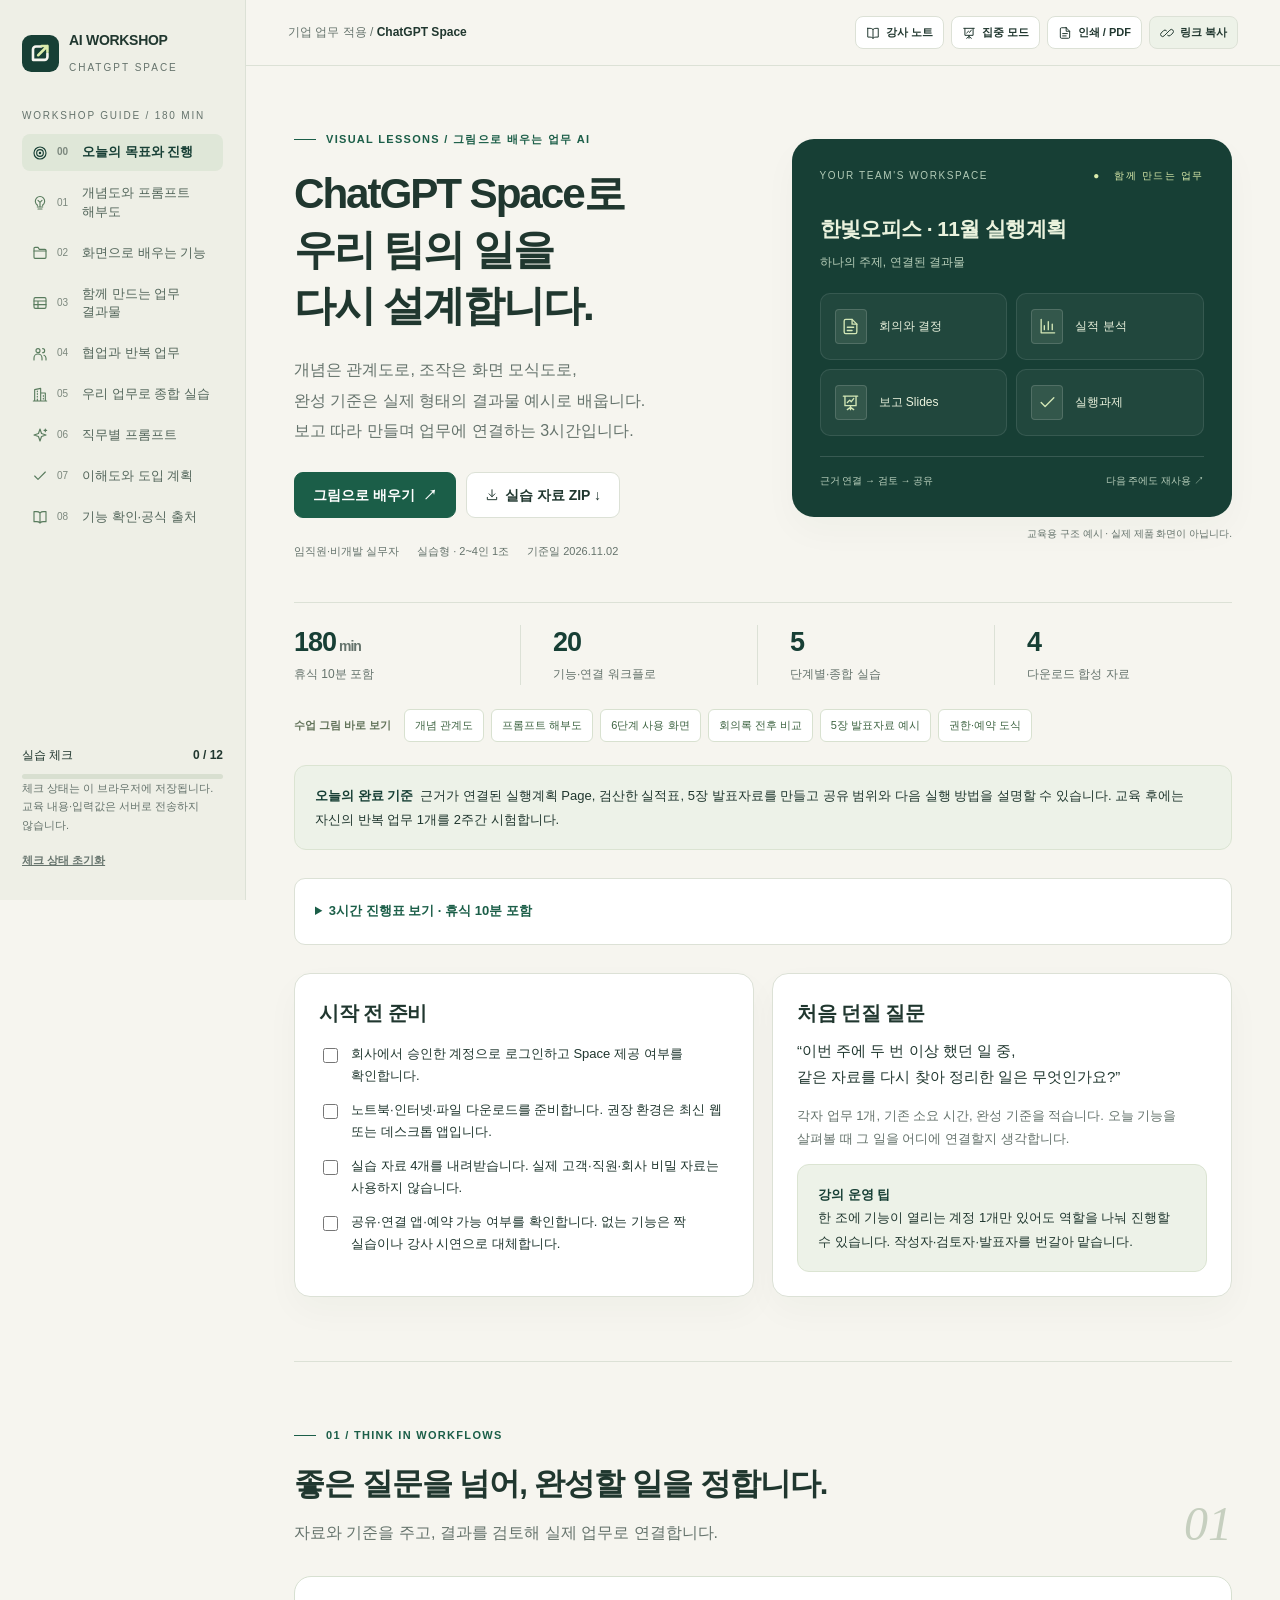
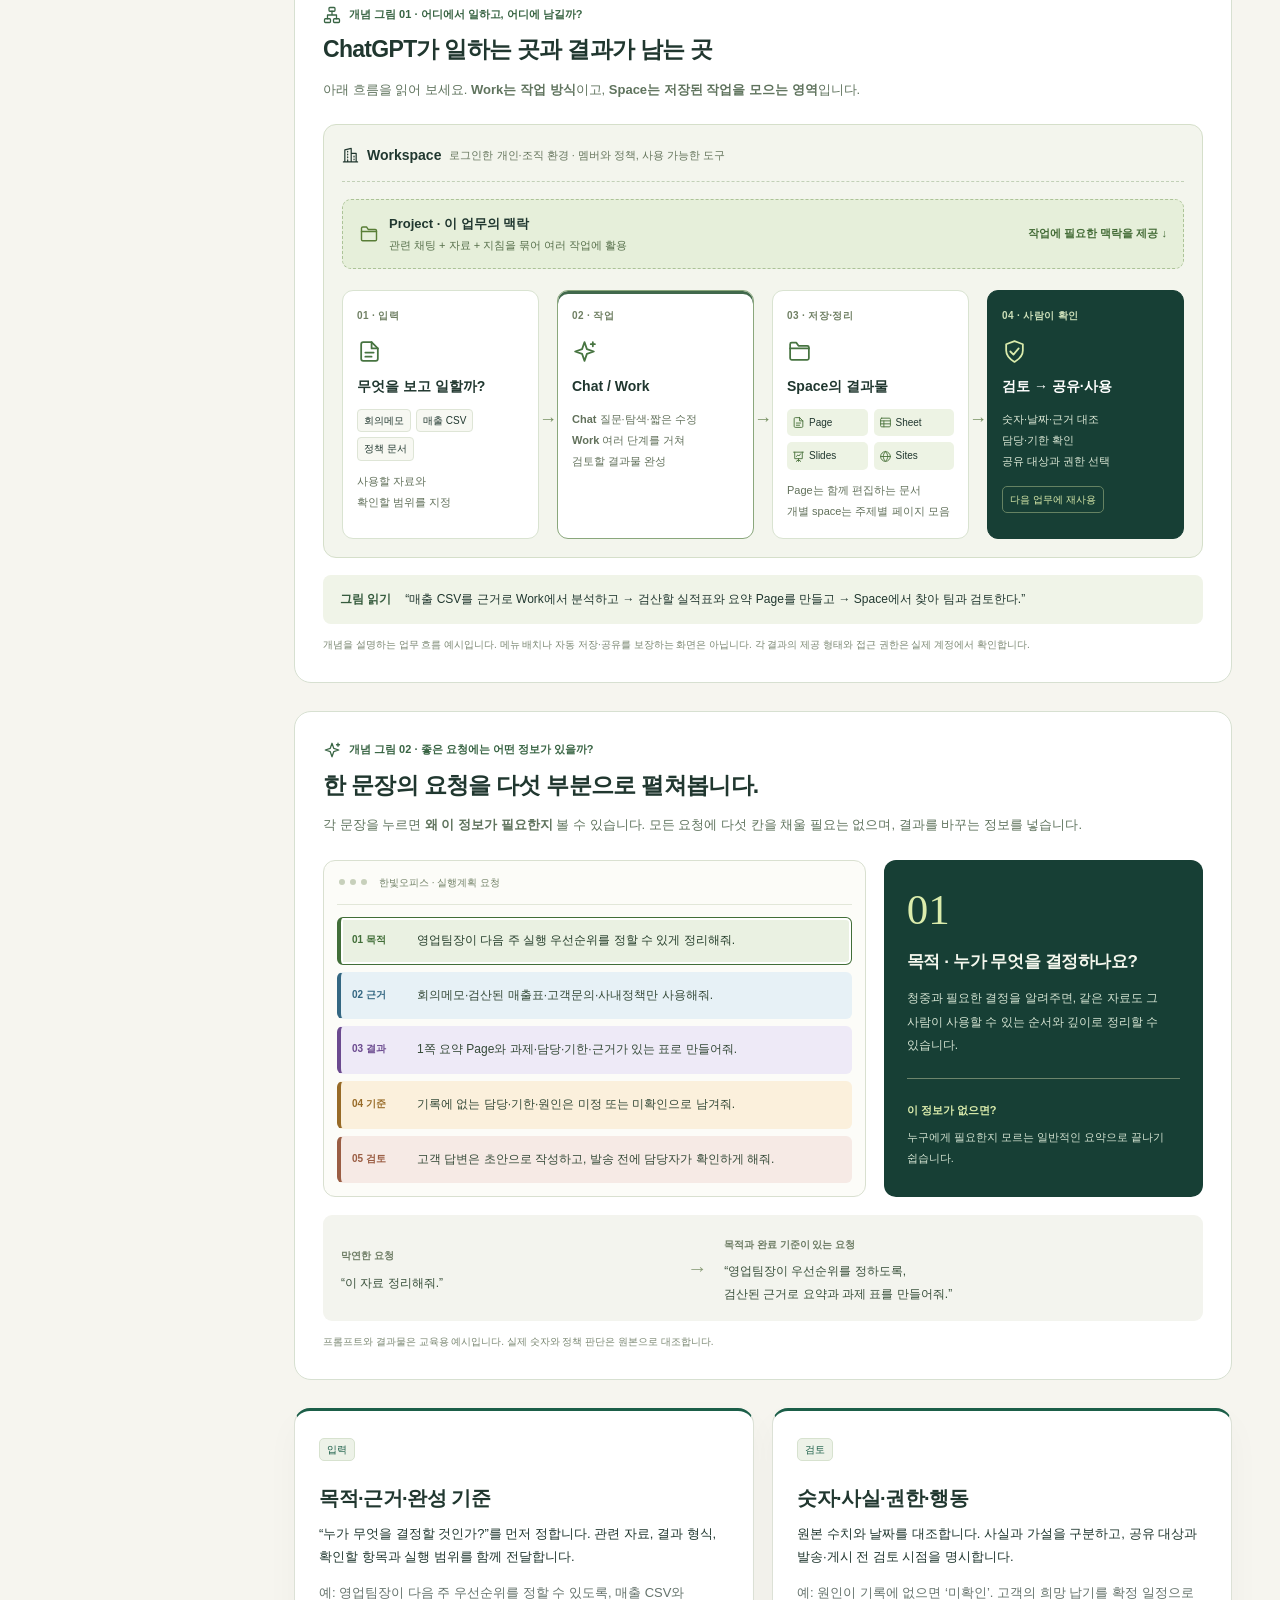
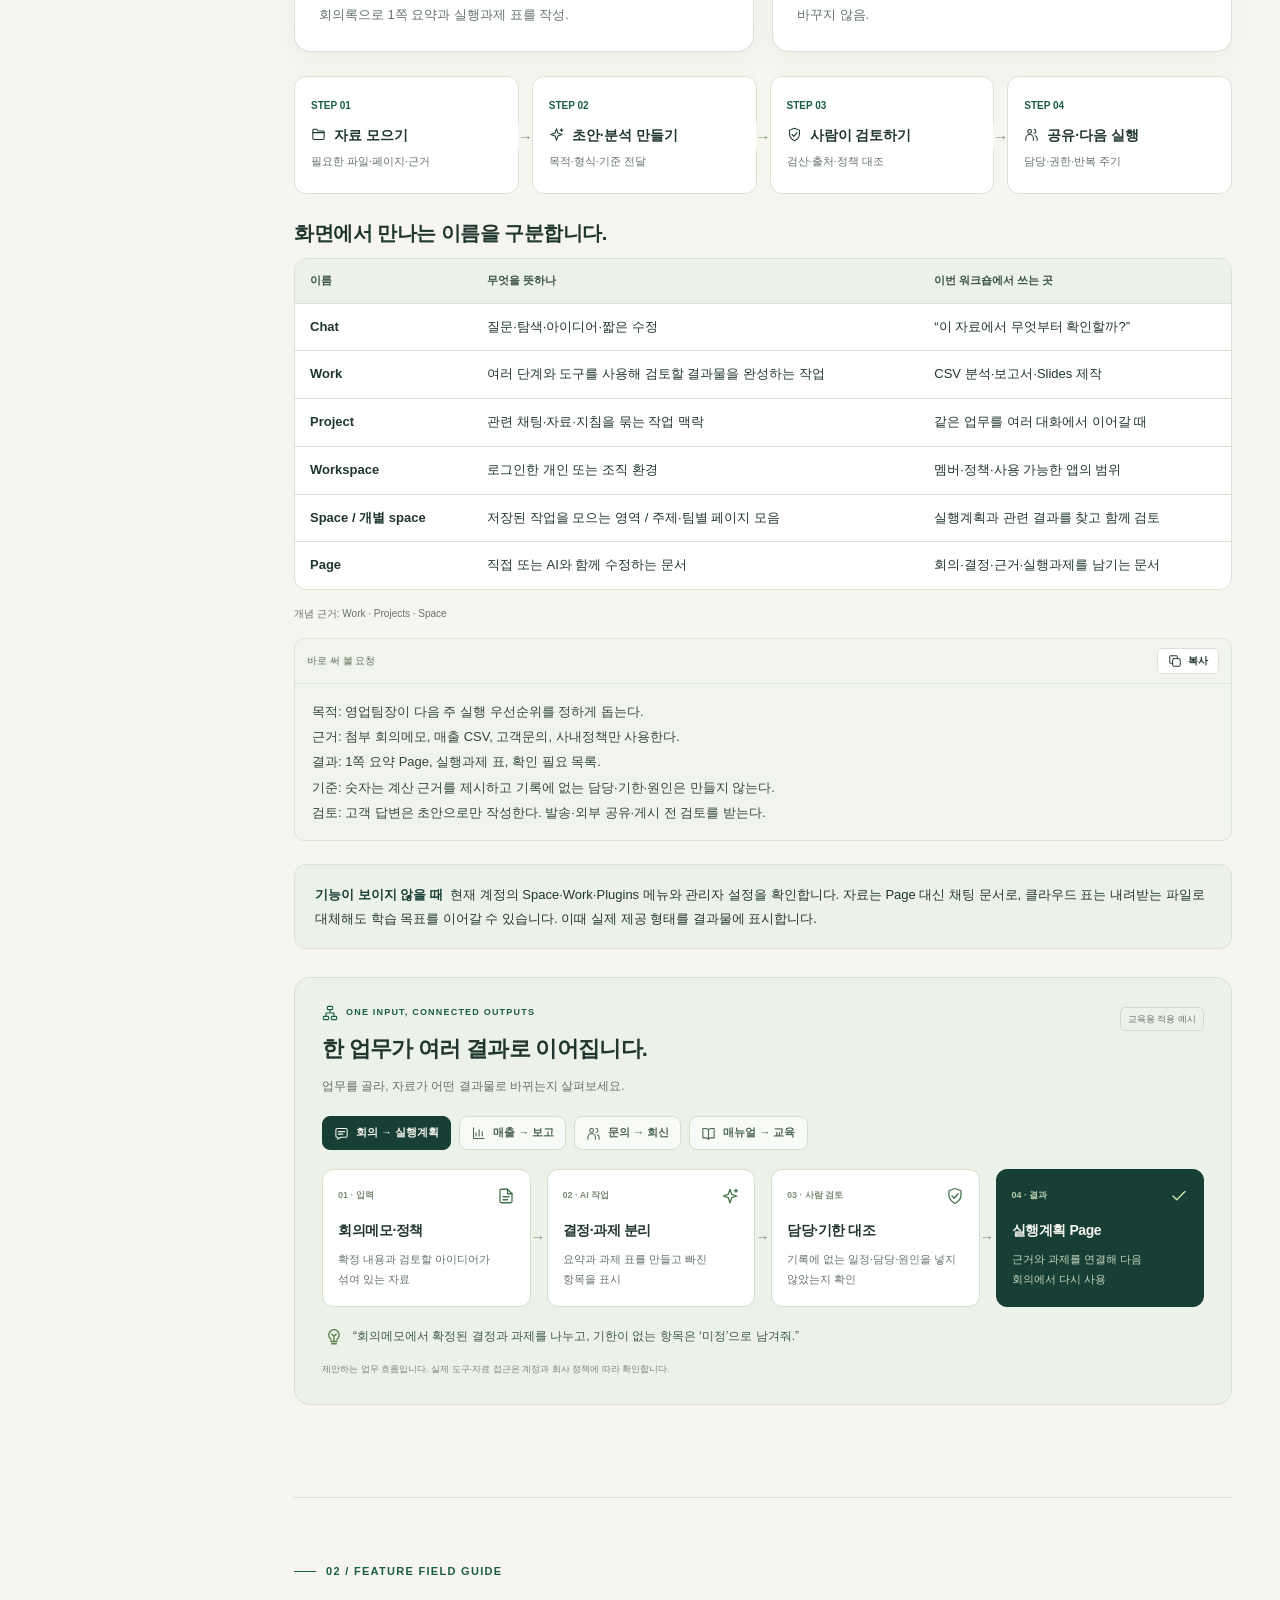
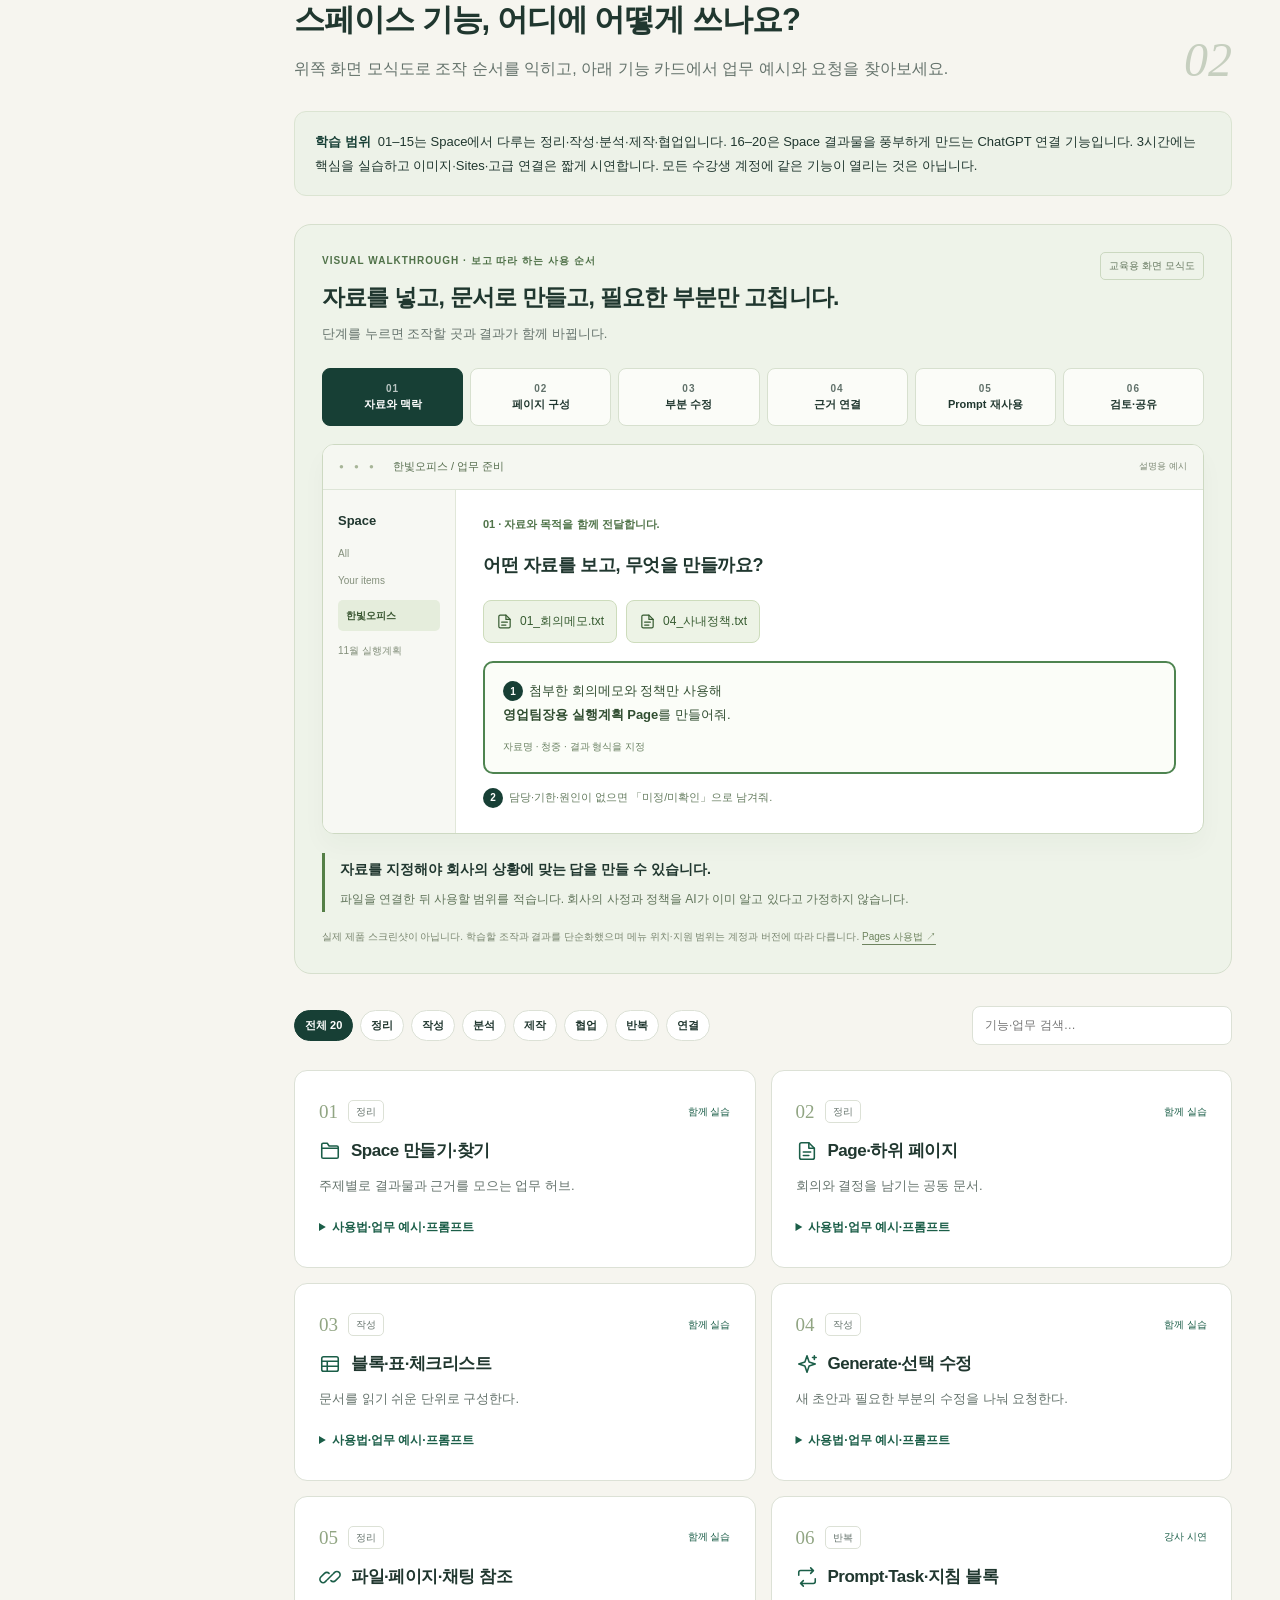
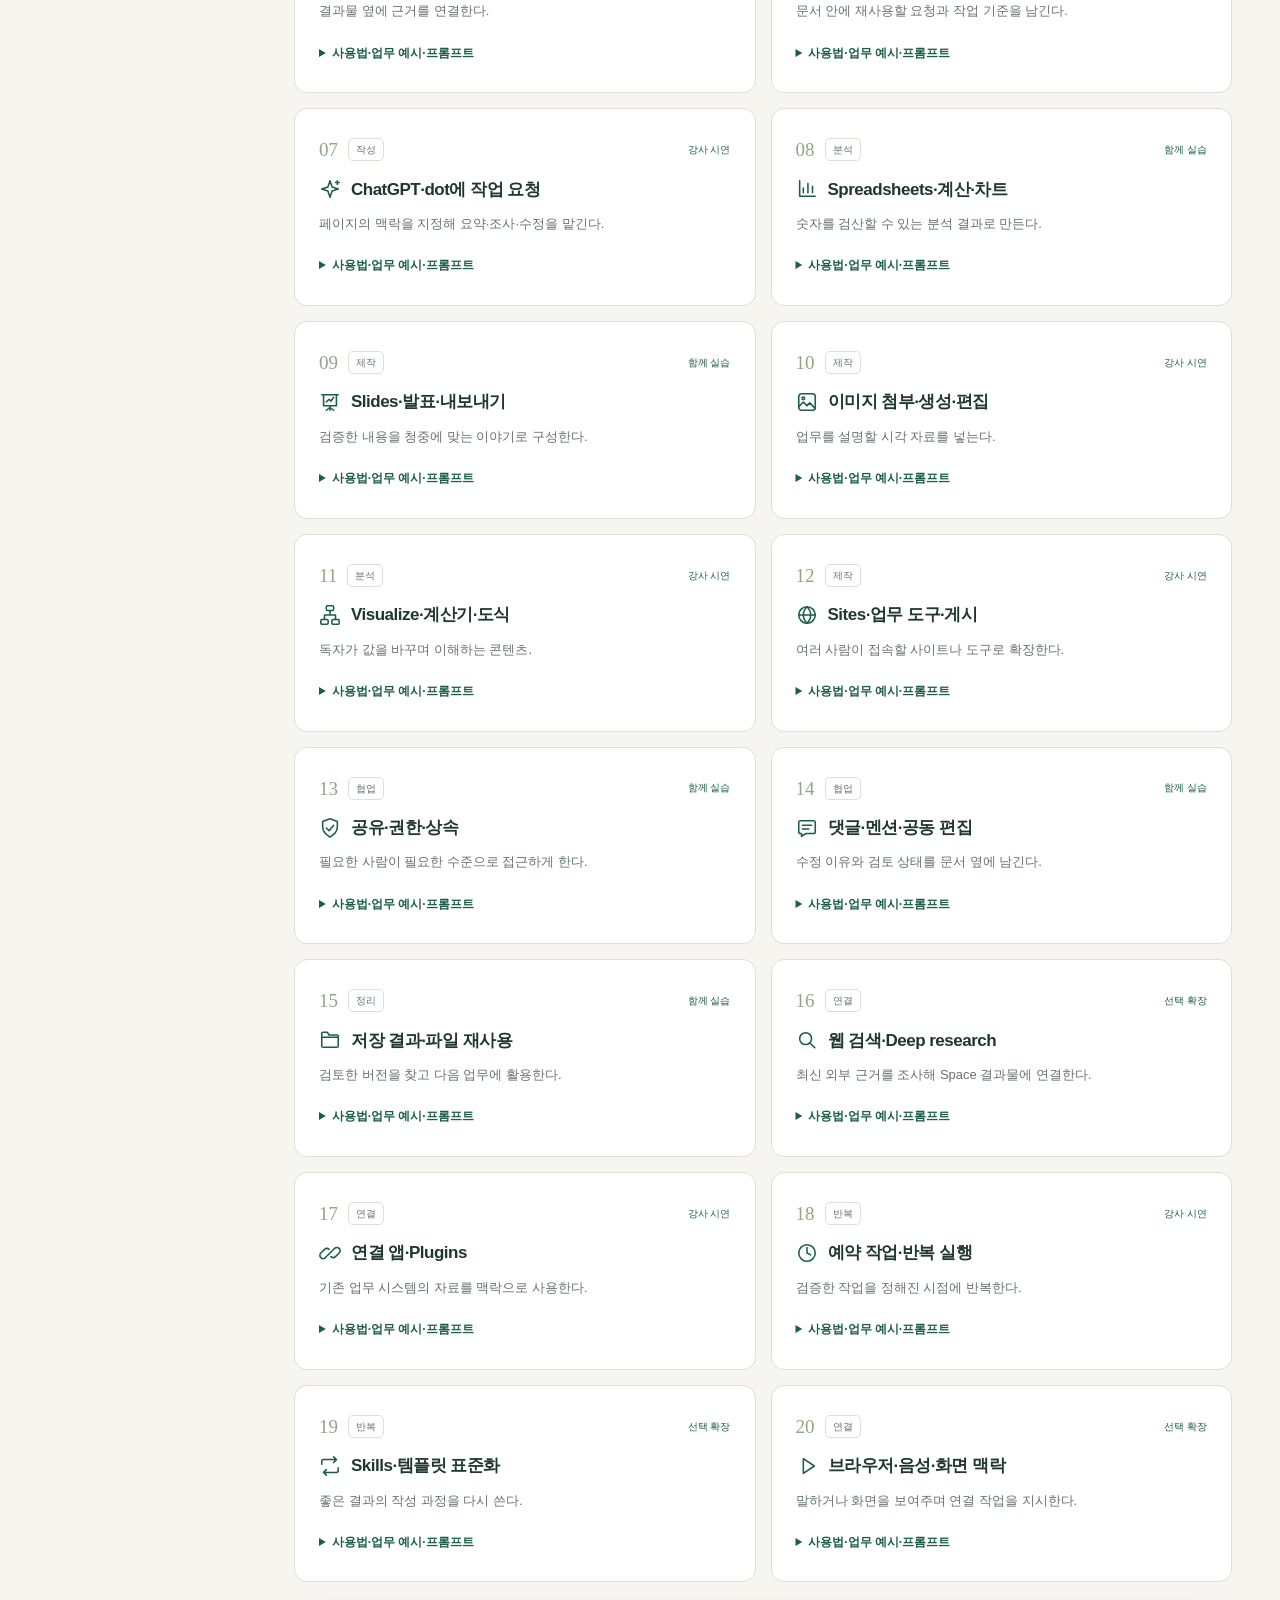
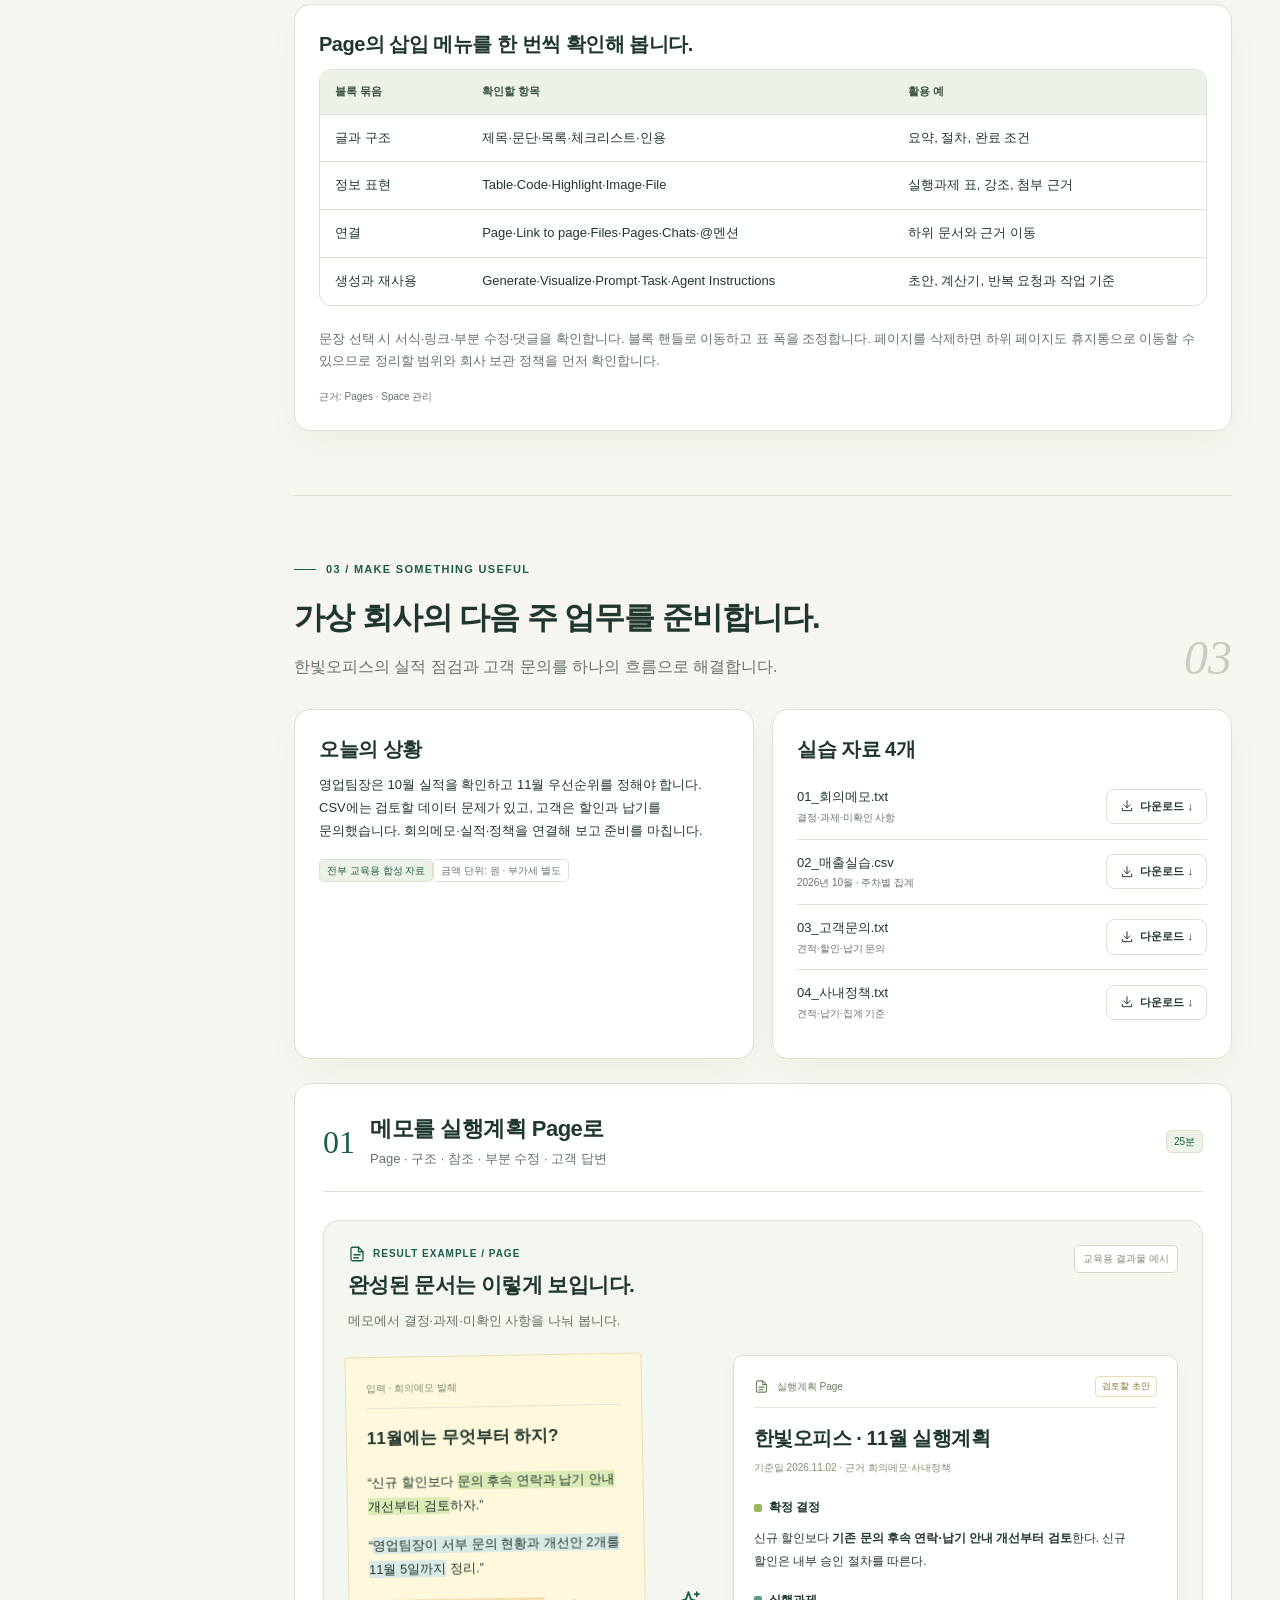
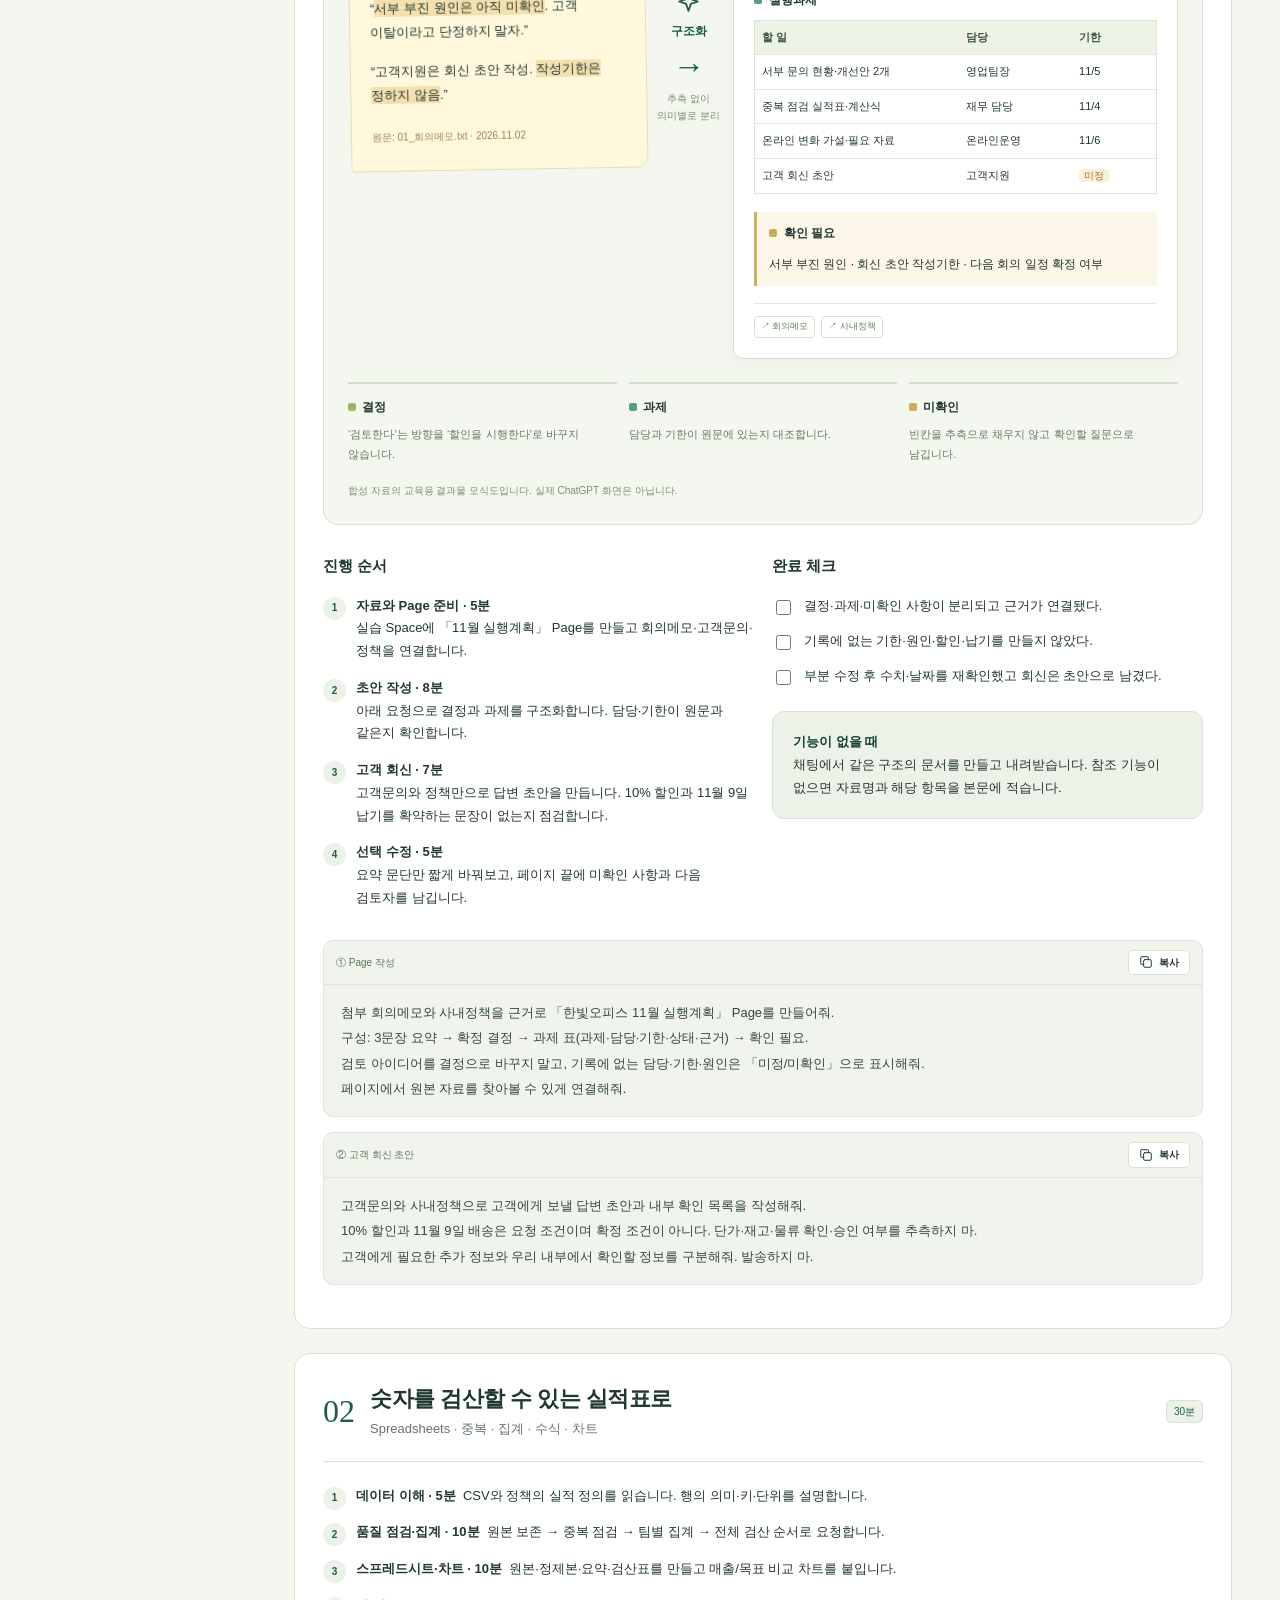
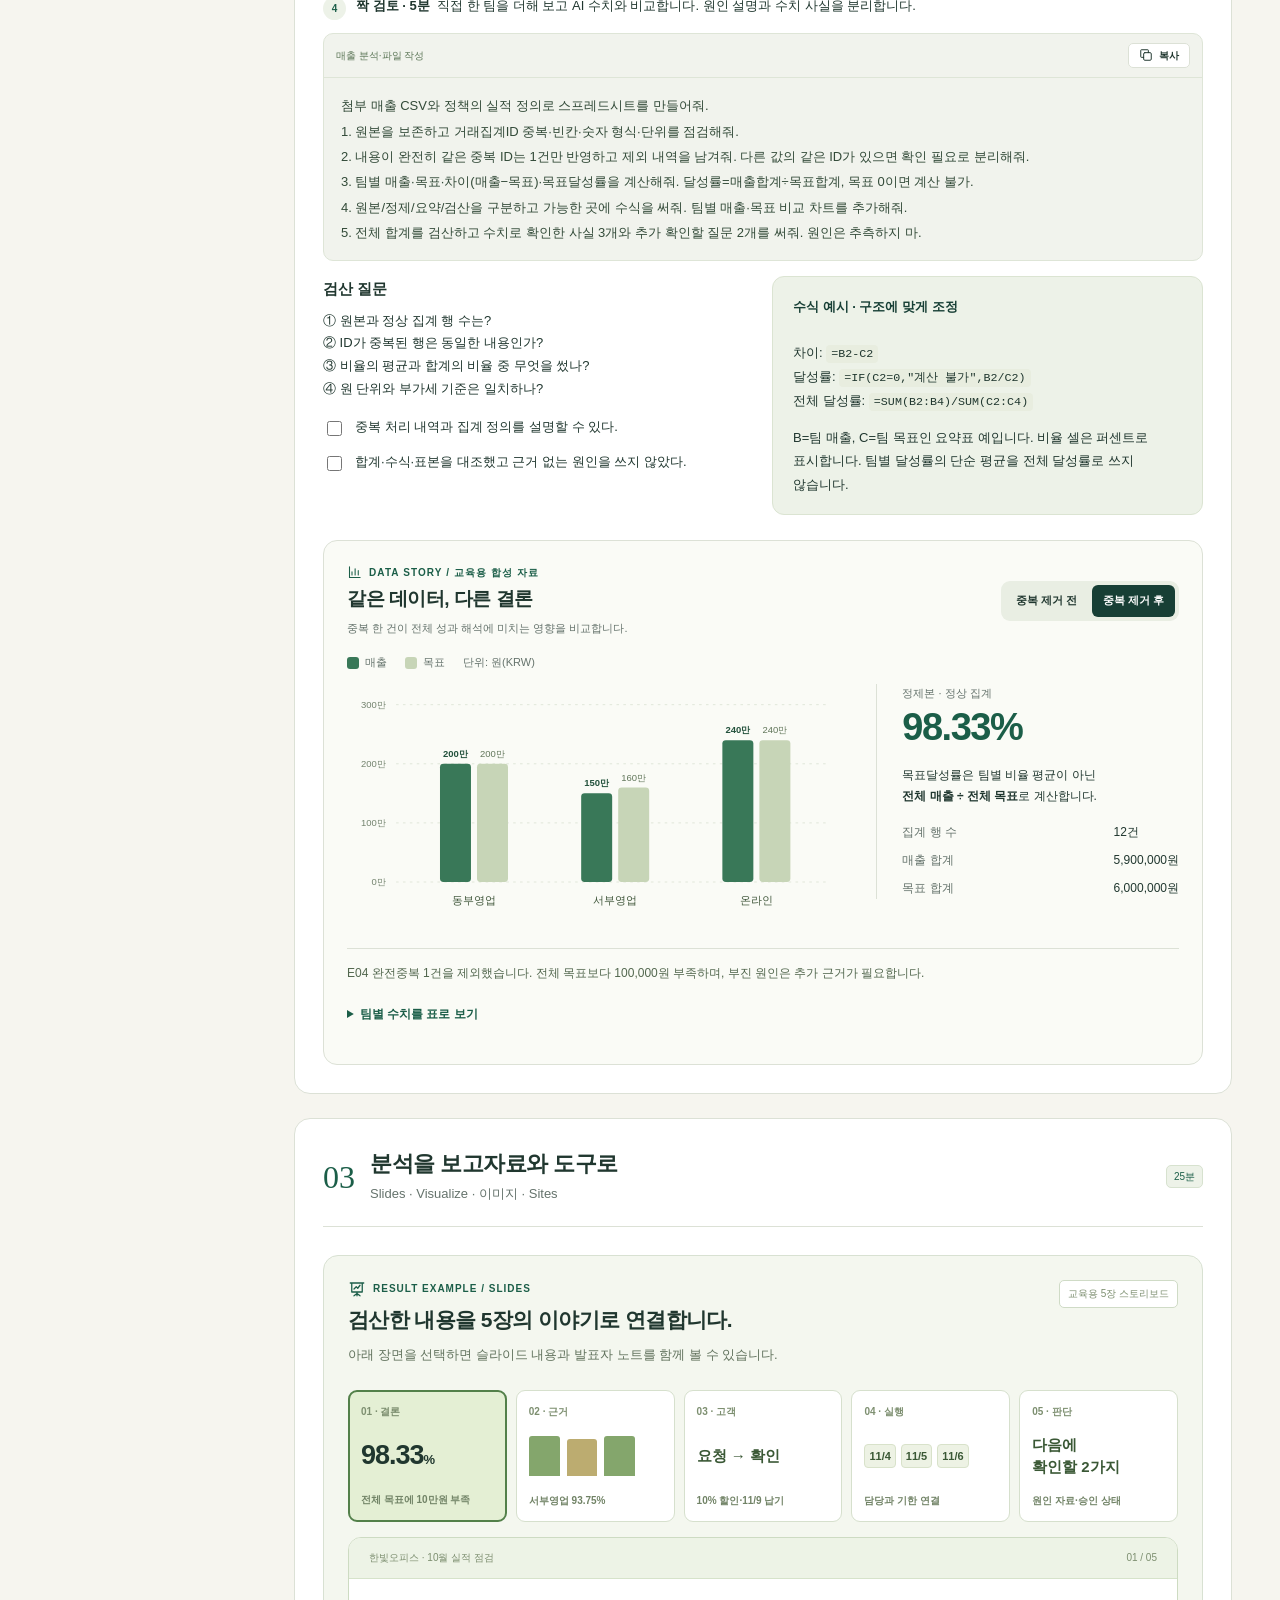
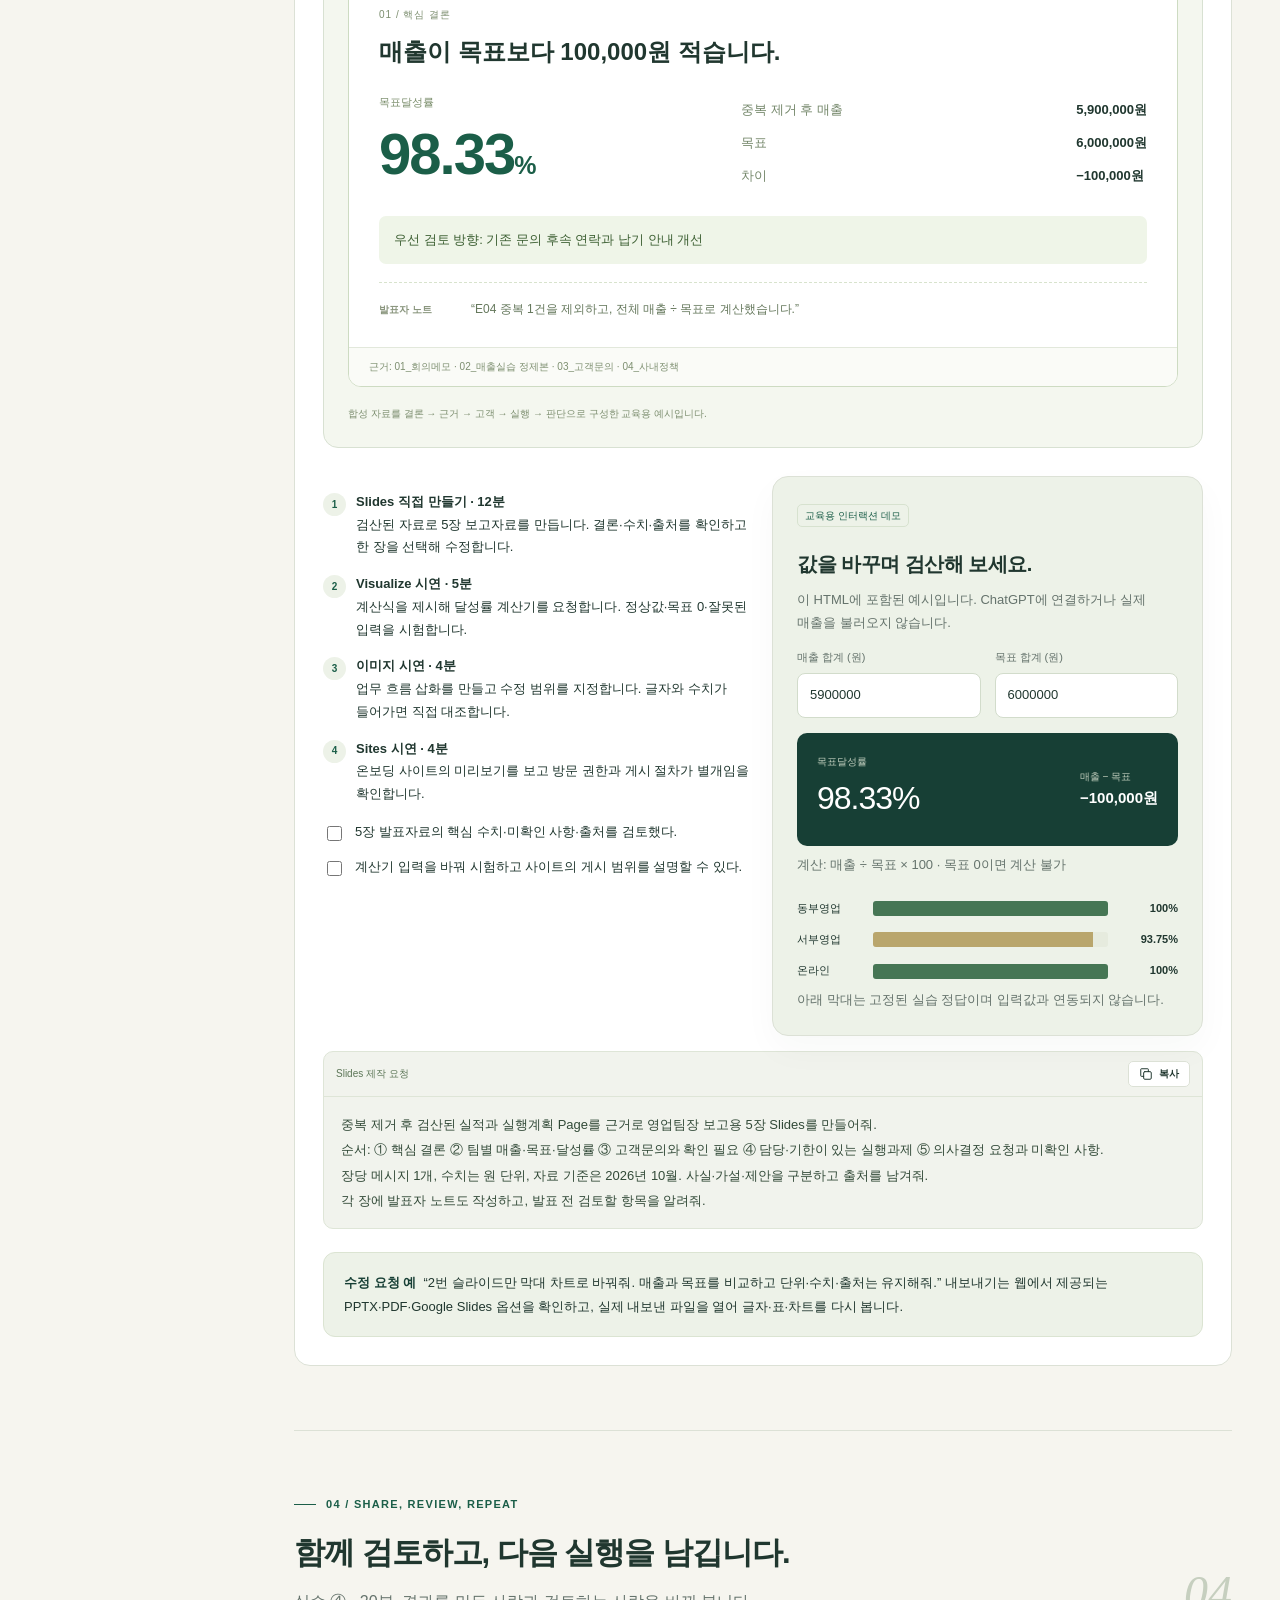
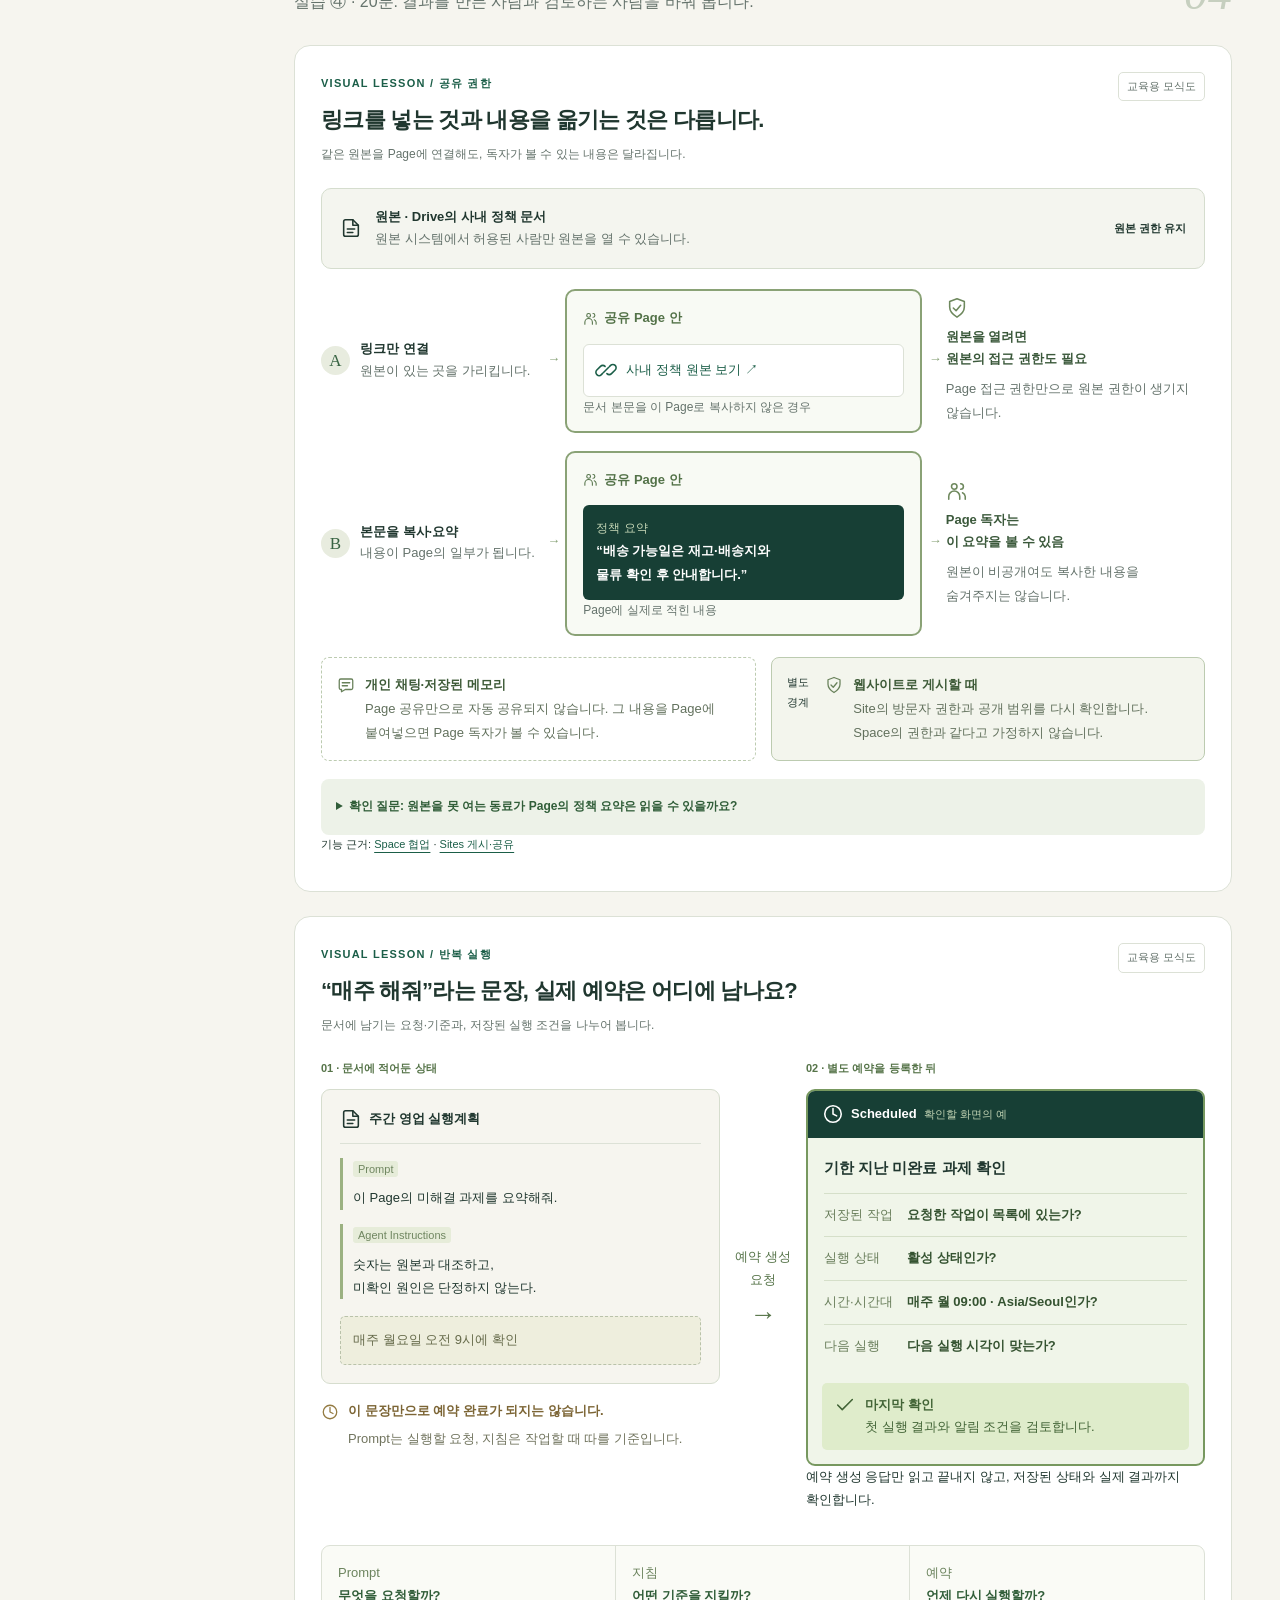
==== commit 2f743395: "Teach Space workflows with visual lessons and result examples" ====
--- a/index.html
+++ b/index.html
@@ -58,6 +58,35 @@
 @media print{.v-agenda,.v-workflows{box-shadow:none;break-inside:avoid;background:#fff;border:1px solid #b8c7ae;margin:15px 0;padding:18px}.v-agenda{grid-template-columns:140px 1fr;gap:20px}.v-donut{max-width:140px;width:140px}.v-donut-value{font-size:40px}.v-agenda-legend{grid-template-columns:repeat(3,minmax(0,1fr));gap:5px 14px}.v-workflow-heading{display:block}.v-workflow-heading h3{font-size:15pt}.v-example-label{display:inline-block;margin-bottom:12px}.v-workflow-tabs{display:none}.v-workflow-nodes{grid-template-columns:repeat(4,minmax(0,1fr));gap:12px}.v-workflow-node{padding:12px 10px;min-height:125px}.v-workflow-node>b{font-size:9pt}.v-workflow-node>p{font-size:8pt!important}.v-node-top span{font-size:7pt}.v-workflow-node:not(:last-child):after{right:-13px;width:13px}.v-workflow-node:nth-child(2):after{display:block}.v-workflow-node.v-workflow-result{background:#edf2e8;color:#173f35;border-color:#b8c7ae}.v-workflow-result .v-node-top span,.v-workflow-result>p{color:#45613e}.v-workflow-result .v-node-top .icon{color:#315e40}.v-print-workflows{display:block;border-top:1px solid #d4dfca;margin-top:12px;padding-top:12px}.v-print-workflows p{font-size:8pt!important;line-height:1.7;margin:5px 0}.v-visual-kicker,.v-workflow-footnote{font-size:7pt!important}.v-chart-caption{font-size:7pt!important}}
 
 </style>
+<!-- LESSON:styles:START -->
+<style>
+
+.lesson-agenda{margin:28px 0;padding:17px 20px;border:1px solid var(--line);border-radius:11px;background:#fff}.lesson-agenda>summary{font-size:13px}.lesson-jump{display:flex;flex-wrap:wrap;gap:7px;align-items:center;margin:24px 0 18px}.lesson-jump b{font-size:11px;color:#62735a;margin-right:6px}.lesson-jump a{font-size:11px;padding:6px 10px;border:1px solid #d8e1d0;border-radius:6px;background:#fff;text-decoration:none;color:#3e6442}.lesson-jump a:hover{background:#e6efdb}.lesson-jump a:focus-visible{outline:3px solid #7d9f50;outline-offset:3px}.lc-module,.lw-guide,.le-ex,.lg-lesson{scroll-margin-top:90px}body .le-table{min-width:0!important}@media print{.lesson-jump{display:none}.lesson-agenda{break-inside:avoid}.lesson-agenda>summary{font-size:10pt}}
+.lc-module{margin:28px 0;padding:28px;border:1px solid #d7e0d1;border-radius:17px;background:#fff;min-width:0}.lc-module h3{font-size:23px;letter-spacing:-.7px;margin:9px 0 11px;line-height:1.45}.lc-kicker{font-size:11px;font-weight:700;color:#396544;display:flex;gap:8px;align-items:center}.lc-kicker .icon{width:18px;height:18px}.lc-intro{font-size:13px;color:#60745e;line-height:1.9;margin-bottom:22px}.lc-workspace{padding:18px;background:#f3f5ed;border:1px solid #d5dfca;border-radius:13px}.lc-workspace-label{display:flex;align-items:center;gap:8px;flex-wrap:wrap;font-size:12px;padding-bottom:13px;border-bottom:1px dashed #c2d0b7}.lc-workspace-label .icon{width:17px;height:17px}.lc-workspace-label b{font-size:14px}.lc-workspace-label span{font-size:11px;color:#65755c}.lc-context{display:flex;gap:10px;align-items:center;border:1px dashed #acc397;background:#e6efda;border-radius:9px;padding:13px 16px;margin:17px 0 21px}.lc-context .icon{color:#587d36}.lc-context b{font-size:13px;display:block}.lc-context div>span{font-size:11px;display:block;color:#57704b}.lc-context-feed{margin-left:auto;font-size:11px;font-weight:650;color:#446c37}.lc-map-flow{display:grid;grid-template-columns:repeat(4,minmax(0,1fr));gap:18px;list-style:none;padding:0;margin:0;counter-reset:none}.lc-map-flow>li{position:relative;background:#fff;border:1px solid #d9e3d1;border-radius:11px;padding:16px 14px;min-width:0}.lc-map-flow>li:not(:last-child):after{content:"→";position:absolute;right:-17px;top:46%;width:16px;text-align:center;color:#758f60;font-size:18px;font-weight:600}.lc-map-flow .lc-work-node{border-color:#8aa77c;box-shadow:inset 0 3px #41694c}.lc-map-flow .lc-review-node{background:#173f35;color:#fff;border-color:#173f35}.lc-step{display:block;font-size:10px;font-weight:650;letter-spacing:.4px;color:#708064;margin-bottom:15px}.lc-review-node .lc-step{color:#ccdfb9}.lc-large-icon{display:block;width:25px;height:25px;color:#477441;margin-bottom:12px}.lc-review-node .lc-large-icon{color:#dbecac}.lc-map-flow h4{font-size:14px;margin:0 0 11px;line-height:1.55}.lc-map-flow p{font-size:11px;line-height:1.9;color:#62715b;margin:10px 0 0}.lc-review-node p{color:#dce8d6}.lc-chips{display:flex;gap:5px;flex-wrap:wrap}.lc-chips span{font-size:10px;border:1px solid #dee5d6;border-radius:4px;padding:2px 6px;background:#f7f8f2}.lc-outputs{display:grid;grid-template-columns:1fr 1fr;gap:6px}.lc-outputs>span{display:flex;align-items:center;gap:4px;background:#edf3e4;padding:5px;border-radius:5px;font-size:10px}.lc-outputs .icon{width:13px;height:13px;color:#4b733d}.lc-check-pill{display:inline-block;font-size:10px;color:#dbecac;border:1px solid #658262;border-radius:5px;padding:4px 7px;margin-top:14px}.lc-reading{display:flex;gap:14px;background:#f0f4e8;border-radius:8px;padding:14px 17px;font-size:12px;line-height:1.8;margin-top:17px}.lc-reading b{flex:none;color:#355b3d}.lc-caption{font-size:10px;line-height:1.8;color:#7a8772;margin:12px 0 0}.lc-prompt-layout{display:grid;grid-template-columns:1.7fr 1fr;gap:18px;align-items:stretch}.lc-prompt-sheet{border:1px solid #d9e0d0;border-radius:12px;overflow:hidden;background:#fcfcf8;padding:0 13px 13px}.lc-sheet-heading{display:flex;align-items:center;gap:5px;border-bottom:1px solid #e2e7d9;padding:13px 2px;margin-bottom:12px}.lc-dot{width:6px;height:6px;border-radius:50%;background:#c7d0bb}.lc-sheet-heading b{font-size:10px;color:#728267;margin-left:7px;font-weight:500}.lc-prompt-part{display:flex;width:100%;gap:12px;align-items:start;text-align:left;border:1px solid transparent;border-left:4px solid var(--lc-color);border-radius:6px;background:var(--lc-bg);padding:12px 11px;margin-top:7px;font-size:12px;font-weight:400;line-height:1.8;color:#354a38;cursor:pointer}.lc-part-label{flex:0 0 53px;font-size:10px;font-weight:750;color:var(--lc-color);padding-top:1px;white-space:nowrap}.lc-purpose{--lc-bg:#eaf1e2;--lc-color:#416e38}.lc-source{--lc-bg:#e7f1f6;--lc-color:#346782}.lc-output{--lc-bg:#eeeaf7;--lc-color:#6b4a8f}.lc-standard{--lc-bg:#fbf0dc;--lc-color:#976a26}.lc-review{--lc-bg:#f6eae5;--lc-color:#9a5d43}.lc-prompt-part:hover{background:var(--lc-bg);border-color:var(--lc-color)}.lc-prompt-part[aria-pressed=true]{background:var(--lc-bg);color:#263f2c;border-color:var(--lc-color);box-shadow:0 0 0 2px #ffffff inset}.lc-explainer{background:#173f35;color:#f4f7ed;border-radius:12px;padding:25px 23px;display:flex;flex-direction:column;justify-content:center}.lc-explainer-number{font-family:Georgia,serif;font-size:43px;color:#dbecac;line-height:1;margin-bottom:18px}.lc-explainer h4{font-size:17px;line-height:1.55;margin:0 0 12px;letter-spacing:-.4px}.lc-explainer>p{font-size:12px;color:#d4e3d2;line-height:1.95;margin:0 0 20px}.lc-explainer-example{border-top:1px solid #6d856c;padding-top:17px}.lc-explainer-example b{font-size:11px;color:#dbecac}.lc-explainer-example p{font-size:11px;line-height:1.9;color:#d4e3d2;margin:5px 0 0}.lc-compare{display:grid;grid-template-columns:1fr 30px 1.4fr;gap:12px;align-items:center;margin-top:18px;padding:15px 18px;background:#f3f4ee;border-radius:9px}.lc-compare>div{min-width:0}.lc-compare>div>span{font-size:10px;color:#6d7c64;font-weight:650}.lc-compare p{font-size:12px;line-height:1.9;margin:4px 0 0;color:#39503b}.lc-compare-arrow{font-size:20px;color:#8c9e7b;text-align:center}
+@media(max-width:1100px){.lc-map-flow{grid-template-columns:1fr 1fr;gap:16px}.lc-map-flow>li:nth-child(2):after{display:none}.lc-context{align-items:start;flex-wrap:wrap}.lc-context-feed{margin-left:30px;width:100%}.lc-prompt-layout{grid-template-columns:1fr 1fr}.lc-prompt-part{flex-direction:column;gap:4px}.lc-part-label{flex-basis:auto}}
+@media(max-width:680px){.lc-module{padding:20px 16px;margin:23px 0}.lc-module h3{font-size:21px}.lc-kicker{font-size:10px;align-items:start;line-height:1.8}.lc-kicker .icon{flex:none;margin-top:2px}.lc-intro{font-size:12px}.lc-workspace{padding:13px}.lc-workspace-label span{width:100%;line-height:1.8}.lc-context{padding:12px;gap:8px}.lc-context div{min-width:0;flex:1}.lc-context-feed{margin-left:0;font-size:10px}.lc-map-flow{gap:12px}.lc-map-flow>li{padding:13px 11px}.lc-map-flow>li:not(:last-child):after{right:-12px;width:11px;font-size:14px}.lc-map-flow h4{font-size:13px}.lc-map-flow p{font-size:11px}.lc-chips span{font-size:9px}.lc-outputs{grid-template-columns:1fr}.lc-reading{flex-direction:column;gap:3px;font-size:11px;padding:13px}.lc-prompt-layout{grid-template-columns:1fr}.lc-prompt-part{flex-direction:row;gap:10px;font-size:12px;padding:12px 9px}.lc-part-label{flex:0 0 52px}.lc-explainer{padding:20px}.lc-explainer-number{font-size:32px;margin-bottom:12px}.lc-explainer>p{font-size:13px}.lc-compare{grid-template-columns:1fr;gap:6px;padding:14px}.lc-compare-arrow{text-align:left;transform:rotate(90deg);width:20px}.lc-caption{font-size:10px}}
+@media print{.lc-module{break-inside:avoid;padding:17px;margin:18px 0}.lc-module h3{font-size:16pt}.lc-map-flow{grid-template-columns:repeat(4,minmax(0,1fr));gap:12px}.lc-map-flow>li{padding:12px 9px}.lc-map-flow>li:nth-child(2):after{display:block}.lc-map-flow>li:not(:last-child):after{right:-12px;font-size:13px}.lc-prompt-layout{grid-template-columns:1.7fr 1fr}.lc-prompt-part{display:flex!important;flex-direction:row;font-size:9pt;padding:8px}.lc-part-label{flex:0 0 44px;font-size:8pt}.lc-explainer{background:#e7edde;color:#173f35;padding:17px}.lc-explainer-number,.lc-explainer-example b{color:#365f33}.lc-explainer>p,.lc-explainer-example p{color:#3c573b}.lc-explainer h4{font-size:12pt}.lc-prompt-part[aria-pressed=true]{box-shadow:none}.lc-context-feed{width:auto;margin-left:auto}.lc-caption{font-size:7pt}.lc-compare{padding:12px}}
+@media print{.lc-map-flow .lc-review-node{background:#edf2e8;color:#173f35;border-color:#bacbb0}.lc-review-node p,.lc-review-node .lc-step,.lc-review-node .lc-large-icon,.lc-review-node .lc-check-pill{color:#355e36}}
+
+.lw-guide{background:#eef3e9;border:1px solid #d6dfcd;border-radius:17px;padding:27px;margin:28px 0 32px;break-inside:avoid}.lw-guide *{box-sizing:border-box}.lw-heading{display:flex;align-items:start;justify-content:space-between;gap:18px;margin-bottom:22px}.lw-kicker{font-size:10px;letter-spacing:1px;color:#507249;font-weight:700;margin-bottom:10px}.lw-heading h3{font-size:23px;line-height:1.55;letter-spacing:-.8px;margin:0 0 8px;max-width:680px}.lw-heading p{font-size:13px;color:#65736c;margin:0}.lw-label{font-size:10px;border:1px solid #cbd8c0;border-radius:5px;padding:4px 8px;white-space:nowrap;color:#63765d}.lw-steps{display:grid;grid-template-columns:repeat(6,minmax(0,1fr));gap:7px;margin-bottom:18px}.lw-steps button{background:#fbfcf8;border:1px solid #d7e0cf;font-size:11px;padding:10px 8px;line-height:1.5;min-width:0;min-height:58px}.lw-steps button span{display:block;font-size:10px;opacity:.7;letter-spacing:1px}.lw-steps button[aria-pressed=true]{background:#173f35;color:#fff;border-color:#173f35}.lw-scene{min-width:0}.lw-window{background:#fff;border:1px solid #cdd9c2;border-radius:12px;overflow:hidden;box-shadow:0 13px 25px #20372f08}.lw-window-bar{display:flex;align-items:center;gap:15px;padding:12px 16px;background:#f5f7f1;border-bottom:1px solid #dde5d7;font-size:11px;color:#586f50;min-height:45px}.lw-window-dots{letter-spacing:4px;font-size:8px;color:#a7b598}.lw-window-mode{margin-left:auto;font-size:9px;color:#7d8975}.lw-window-body{display:grid;grid-template-columns:133px minmax(0,1fr);min-height:315px}.lw-sidebar{padding:21px 15px;background:#f7f8f3;display:flex;gap:12px;flex-direction:column;font-size:10px;line-height:1.5;border-right:1px solid #e1e7d9}.lw-sidebar b{font-size:13px;margin-bottom:4px}.lw-sidebar span{color:#84907c}.lw-sidebar strong{font-size:10px;background:#e5eddc;padding:8px;border-radius:5px;font-weight:600;color:#385530}.lw-workarea{padding:25px 27px;min-width:0}.lw-workarea h4{font-size:18px;margin:8px 0 17px;letter-spacing:-.4px}.lw-pane-caption{font-size:11px;color:#507449;margin-bottom:16px;font-weight:650}.lw-files{display:flex;flex-wrap:wrap;gap:9px;margin:18px 0}.lw-files span{font-size:12px;background:#edf3e6;border:1px solid #cddcbc;padding:10px 12px;border-radius:8px;color:#365b30;display:flex;align-items:center;gap:7px}.lw-files .icon{width:17px;height:17px}.lw-compose{padding:16px 18px;border:2px solid #4e8450;border-radius:10px;font-size:13px;line-height:1.9;color:#314e31;background:#fbfdf8}.lw-compose small{display:block;font-size:10px;margin-top:9px;color:#6b8263}.lw-instruction{font-size:11px;color:#657c5f;margin:14px 0 0!important}.lw-doc-header{display:flex;justify-content:space-between;gap:10px;align-items:center}.lw-doc-header .lw-mini-share{font-size:10px;padding:5px 10px;border:1px solid #cddbc0;border-radius:6px;color:#546f47}.lw-doc-row{display:flex;gap:9px;align-items:center;padding:10px 0;border-bottom:1px solid #e7ecdf;font-size:12px}.lw-doc-row strong{font-size:11px;min-width:65px;color:#527149}.lw-two-pane{display:grid;grid-template-columns:minmax(0,1fr) minmax(0,1fr);gap:16px}.lw-two-pane>*{min-width:0}.lw-menu{border:1px solid #d8e0cf;background:#f9fbf5;border-radius:8px;padding:10px;font-size:11px}.lw-menu b{font-size:10px;color:#7b8f70;display:block;margin:3px 7px 8px}.lw-menu span{display:block;padding:6px 9px;border-radius:4px}.lw-menu span.lw-highlight{background:#dbeac4;color:#325331;font-weight:700}.lw-cue{display:inline-flex;background:#173f35;color:#fff;width:20px;height:20px;align-items:center;justify-content:center;font-size:10px;font-weight:700;border-radius:50%;margin-right:6px;flex:none}.lw-slash{padding:9px 13px;border:2px solid #679553;color:#3a6d2f;font-size:15px;border-radius:7px;background:#fbfdf8}.lw-selection{background:#dcecc2;box-shadow:0 0 0 2px #dcecc2;border-radius:3px}.lw-floating{display:inline-flex;gap:5px;padding:6px;background:#173f35;border-radius:7px;margin-bottom:12px;color:#fff;font-size:10px}.lw-floating span{padding:4px 7px;border-radius:4px}.lw-floating span:first-child{background:#dcebb8;color:#22472c;font-weight:700}.lw-after{padding:13px 15px;background:#eff5e5;border-left:3px solid #689445;font-size:12px;line-height:1.9;margin-top:13px}.lw-compare-tags{display:flex;gap:8px;flex-wrap:wrap;margin-top:13px}.lw-compare-tags span{font-size:10px;color:#567148;border:1px solid #d3dec8;padding:3px 7px;border-radius:5px}.lw-evidence{display:grid;grid-template-columns:1fr 22px 1fr;gap:11px;align-items:center;margin-top:12px}.lw-evidence>div{padding:17px 15px;border:1px solid #d3dfc8;border-radius:9px;background:#f7faf3;font-size:12px;line-height:1.85;min-width:0}.lw-evidence b{display:block;font-size:12px;margin-bottom:8px}.lw-evidence>span{text-align:center;color:#789663;font-size:22px}.lw-reference{display:inline-flex;gap:5px;font-size:10px;color:#47703a;background:#dfeccc;padding:3px 7px;border-radius:5px;margin-top:10px}.lw-prompt-block{padding:18px;border:2px solid #81a45e;background:#f3f8e9;border-radius:10px}.lw-prompt-block>b{display:flex;align-items:center;gap:8px;font-size:12px;color:#456638}.lw-prompt-block p{font-size:13px!important;line-height:1.9;margin:12px 0!important}.lw-run{display:inline-flex;padding:6px 11px;font-size:10px;background:#173f35;color:#fff;border-radius:5px}.lw-process-line{display:flex;gap:9px;align-items:center;font-size:11px;line-height:1.7;margin-top:17px;color:#617652}.lw-share-panel{border:1px solid #ccdac0;border-radius:9px;overflow:hidden}.lw-share-panel>header{background:#f1f5ea;padding:12px 15px;font-size:13px;font-weight:650;border-bottom:1px solid #d6e1cb}.lw-person{display:flex;gap:9px;align-items:center;padding:13px 15px;border-bottom:1px solid #e4ebdc;font-size:12px}.lw-person:last-child{border:0}.lw-avatar{width:27px;height:27px;display:grid;place-items:center;background:#e1ebd4;color:#537347;border-radius:50%;font-size:10px}.lw-permission{margin-left:auto;background:#e8f0dc;padding:4px 8px;border-radius:5px;color:#496c3d;font-size:10px}.lw-permission-menu{font-size:11px;border:1px solid #d8e2cd;border-radius:8px;padding:12px;background:#f8fbf3;line-height:1.8}.lw-permission-menu>b{display:block;margin-bottom:7px;font-size:10px;color:#69835d}.lw-permission-menu span{display:block;padding:6px;border-bottom:1px solid #e0e8d6}.lw-permission-menu span:last-child{border:0}.lw-explanation{border-left:3px solid #557f47;margin-top:19px;padding:2px 0 2px 15px;line-height:1.85}.lw-explanation b{font-size:14px}.lw-explanation p{font-size:12px;margin:5px 0 0!important;color:#60745a}.lw-footnote{font-size:10px!important;color:#79866f;margin:16px 0 0!important;line-height:1.8}.lw-footnote a{color:#6e845f}.lw-print-steps{display:none}
+@media(max-width:1050px){.lw-steps{grid-template-columns:repeat(3,minmax(0,1fr))}.lw-window-body{grid-template-columns:110px minmax(0,1fr)}.lw-workarea{padding:22px}.lw-two-pane{grid-template-columns:1fr}.lw-menu{display:flex;flex-wrap:wrap;gap:5px}.lw-menu b{width:100%}.lw-menu span{padding:5px 8px}.lw-evidence{gap:7px}}
+@media(max-width:680px){.lw-guide{padding:20px 15px}.lw-heading{display:block}.lw-heading h3{font-size:20px}.lw-heading p{font-size:12px}.lw-label{display:inline-block;margin-top:13px}.lw-steps{gap:6px}.lw-steps button{font-size:10px;padding:8px 5px;min-height:55px}.lw-window-body{grid-template-columns:1fr}.lw-sidebar{display:none}.lw-window-bar{padding:11px 12px;font-size:10px;gap:7px}.lw-window-mode{display:none}.lw-workarea{padding:20px 15px}.lw-pane-caption{font-size:10px}.lw-workarea h4{font-size:17px}.lw-compose{font-size:12px;padding:13px}.lw-files{gap:6px}.lw-files span{font-size:11px;padding:8px}.lw-evidence{grid-template-columns:1fr}.lw-evidence>span{transform:rotate(90deg);font-size:19px;line-height:1}.lw-explanation b{font-size:13px}.lw-explanation p{font-size:12px}.lw-person{padding:12px}.lw-permission{font-size:9px}.lw-doc-row{font-size:11px}.lw-doc-row strong{min-width:53px}}
+@media print{.lw-guide{padding:17px;margin:18px 0;break-inside:avoid;background:#fff}.lw-heading h3{font-size:15pt}.lw-steps{display:none}.lw-window-body{grid-template-columns:95px 1fr;min-height:0}.lw-workarea{padding:16px}.lw-window-bar{padding:9px}.lw-sidebar{padding:15px;font-size:8pt}.lw-explanation b{font-size:10pt}.lw-explanation p{font-size:9pt}.lw-footnote{font-size:7pt!important}.lw-print-steps{display:block;margin-top:15px;font-size:9pt;line-height:1.8}.lw-two-pane{grid-template-columns:1fr 1fr}.lw-evidence{grid-template-columns:1fr 20px 1fr}}
+
+.le-ex{margin:28px 0;padding:24px;border:1px solid #d8e1d2;border-radius:15px;background:#f4f7ef;color:#20372f}.le-ex *{box-sizing:border-box;min-width:0}.le-ex p{font-size:13px;line-height:1.85}.le-head{display:flex;gap:18px;justify-content:space-between;align-items:start;margin-bottom:22px}.le-head h3{font-size:21px;margin:6px 0 8px;line-height:1.5;letter-spacing:-.6px}.le-head p{margin:0;color:#62735e}.le-icon{width:18px;height:18px;flex:none;vertical-align:middle}.le-ex :is(.le-kicker,.le-cap,.le-tnum,.le-stag,.le-top,.le-meta,.le-label,.le-source,.le-foot){font-size:10px;color:#7d8f70;line-height:1.8}.le-kicker{display:flex;gap:7px;align-items:center;letter-spacing:1px;font-weight:700;color:#1b5e48!important}.le-label{white-space:nowrap;border:1px solid #cfdbc6;border-radius:5px;padding:4px 8px;background:#fff}.le-change{display:grid;grid-template-columns:.9fr 64px 1.35fr;align-items:center;gap:12px}.le-note{align-self:start;position:sticky;top:95px;background:#fff8dc;border:1px solid #e9ddb5;border-radius:3px 3px 12px 3px;padding:22px 20px;transform:rotate(-1deg)}.le-cap,.le-bar{border-bottom:1px solid #dfe6d6;padding-bottom:10px;margin-bottom:15px}.le-note h4{font-size:17px;margin:0 0 17px}.le-note p{margin:0 0 15px}.le-note mark{color:inherit;box-decoration-break:clone;-webkit-box-decoration-break:clone;padding:1px 0}.le-m1{background:#dcebb6}.le-m2{background:#d9e9e5}.le-m3{background:#f4dfae}.le-note>span{font-size:10px;color:#9a8354}.le-arrow{text-align:center;color:#1b5e48}.le-arrow>.le-icon{width:25px;height:25px;display:block;margin:0 auto 7px}.le-arrow b,.le-arrow small,.le-arrow i{display:block}.le-arrow b{font-size:12px}.le-arrow i{font-size:32px;font-style:normal;line-height:1.5}.le-arrow small{font-size:10px;line-height:1.7;color:#7b8c70}.le-page{border:1px solid #d4ded0;border-radius:10px;background:#fff;padding:20px;box-shadow:0 8px 20px #32432a08}.le-bar{display:flex;align-items:center;gap:8px;color:#6c8163;font-size:10px}.le-bar .le-icon{width:15px;height:15px}.le-state{margin-left:auto;color:#8b702e;font-size:9px;border:1px solid #eadcb5;padding:2px 6px;border-radius:4px}.le-page h4{font-size:20px;line-height:1.5;margin:0 0 6px;letter-spacing:-.5px}.le-meta{margin:0 0 20px!important}.le-section{margin-top:18px}.le-section h5{font-size:12px;margin:0 0 9px;display:flex;align-items:center;gap:7px}.le-section p{font-size:12px;margin:0}.le-dot{width:8px;height:8px;border-radius:2px;display:inline-block;flex:none}.le-d1{background:#9db761}.le-d2{background:#5a9b89}.le-d3{background:#ceaa5d}.le-table{width:100%;min-width:0!important;border-collapse:collapse;table-layout:fixed;border:1px solid #dce6d5}.le-table th,.le-table td{padding:8px 7px!important;border-bottom:1px solid #e1e9db;overflow-wrap:anywhere;word-break:normal;font-size:11px!important;line-height:1.6}.le-table th{background:#edf4e7;text-align:left}.le-table th:first-child{width:51%}.le-table th:nth-child(2){width:28%}.le-chip{background:#fbf0d6;color:#947333;padding:1px 5px;border-radius:4px;font-size:10px}.le-open{background:#fcf6e8;border-left:3px solid #d0ae63;padding:11px 12px}.le-refs{display:flex;gap:6px;flex-wrap:wrap;align-items:center;margin-top:17px;padding-top:12px;border-top:1px solid #e2e9dc}.le-refs>span{font-size:9px;color:#5c8055;border:1px solid #d6e3ca;padding:2px 6px;border-radius:4px}.le-points{display:grid;grid-template-columns:repeat(3,1fr);gap:12px;margin-top:23px}.le-points>div{border-top:2px solid #d4dfc7;padding-top:13px}.le-points b{display:flex;align-items:center;gap:6px;font-size:12px}.le-points p{font-size:11px;color:#68795f;margin:6px 0 0}.le-foot{margin:18px 0 0!important}.le-thumbs{display:grid;grid-template-columns:repeat(5,minmax(0,1fr));gap:9px;margin-bottom:15px}.le-thumbs>button{display:flex;flex-direction:column;justify-content:space-between;align-items:start;text-align:left;min-height:132px;border-radius:9px;border:1px solid #d6e0cd;background:#fff;padding:12px;color:#3a5835;line-height:1.7}.le-thumbs>button:hover{border-color:#719950;background:#f9fcf5}.le-thumbs>button[aria-pressed=true]{color:#20372f!important;background:#e4efd4!important;border:2px solid #53804a!important;padding:11px}.le-thumbs>button>span:last-child{font-size:10px;color:#718366}.le-tkpi{font-size:27px;letter-spacing:-1px}.le-tkpi>span{font-size:13px}.le-tword{font-size:15px;line-height:1.5;margin:8px 0}.le-tbars{height:40px;width:80%;display:flex;gap:7px;align-items:end;margin:9px 0}.le-tbars i{display:block;flex:1;background:#84a66c;border-radius:3px 3px 0 0}.le-tbars i:nth-child(2){background:#bcac70}.le-tdates{display:flex;gap:5px;flex-wrap:wrap;margin:8px 0}.le-tdates b{font-size:11px;background:#edf2e4;border:1px solid #d8e2ca;border-radius:4px;padding:2px 4px}.le-stage{background:#fff;border:1px solid #cddbc2;border-radius:13px;overflow:hidden}.le-top{display:flex;justify-content:space-between;padding:11px 20px;background:#edf3e6;border-bottom:1px solid #d6e3ca}.le-panel{padding:27px 30px;min-height:300px}.le-panel[hidden]{display:none!important}.le-stag{letter-spacing:1px;margin-bottom:11px}.le-panel h4{font-size:24px;line-height:1.45;margin:0 0 24px}.le-kpi{display:grid;grid-template-columns:.9fr 1.1fr;gap:30px;align-items:center}.le-kpi>div>span{display:block;font-size:11px;color:#7b8e6c}.le-kpi strong{font-size:58px;letter-spacing:-2px;font-weight:650;color:#1b5e48;line-height:1.4}.le-kpi strong>small{font-size:25px}.le-kpi dl{display:grid;grid-template-columns:1fr auto;gap:10px 18px;font-size:13px;margin:0}.le-kpi dt{color:#74876a}.le-kpi dd{margin:0;font-weight:600;white-space:nowrap;font-variant-numeric:tabular-nums}.le-take{background:#eff5e8;border-radius:7px;padding:12px 15px;margin:22px 0 0!important;color:#3c5f32}.le-notes{margin-top:18px;padding-top:15px;border-top:1px dashed #d8e3cd;display:grid;grid-template-columns:82px 1fr;gap:10px}.le-notes b{font-size:10px;color:#8a967e;padding-top:3px}.le-notes p{font-size:12px;color:#65785c;margin:0}.le-source{background:#fafbf7;border-top:1px solid #e2e8db;padding:10px 20px}.le-bars{display:grid;gap:15px}.le-bars>div{display:grid;grid-template-columns:72px 1fr 80px;align-items:center;gap:15px;font-size:13px}.le-bars i{height:23px;background:#edf2e6;border-radius:4px;overflow:hidden}.le-bars i>b{display:block;height:100%;background:#4e8154;border-radius:4px}.le-bars>div:nth-child(2) i>b{background:#b3a06b}.le-bars strong{text-align:right;font-size:13px}.le-compare,.le-choices{display:grid;grid-template-columns:1fr 1fr;gap:17px}.le-compare>div{border:1px solid #dde5d4;padding:16px 18px;border-radius:9px}.le-compare>div:first-child{background:#fbf6e9;border-color:#e8ddbd}.le-compare span{font-size:11px;color:#7d8b6d;font-weight:700}.le-compare p{margin:9px 0 0;line-height:2}.le-acts{display:grid;grid-template-columns:repeat(3,1fr);gap:13px}.le-acts>div{border:1px solid #dce5d1;border-radius:8px;padding:15px}.le-acts>div>b{font-size:26px;color:#5c8444;letter-spacing:-1px;display:block}.le-acts strong{display:block;font-size:12px;margin:6px 0}.le-acts p,.le-choices p{font-size:12px;margin:0;color:#6e7f61}.le-choices>div{border-left:3px solid #a4be78;padding:8px 16px;background:#f5f8ef}.le-choices b{display:block;color:#8da975;font-size:15px;margin-bottom:7px}.le-choices strong{font-size:15px;display:block}.le-choices p{margin-top:9px}
+@media(max-width:1000px){.le-change{grid-template-columns:1fr}.le-note{position:static;transform:none}.le-arrow{display:flex;justify-content:center;align-items:center;gap:9px;padding:7px}.le-arrow>.le-icon{display:inline-block;margin:0;width:20px;height:20px}.le-arrow i{transform:rotate(90deg);font-size:25px}.le-arrow small{display:none}.le-thumbs{grid-template-columns:repeat(3,minmax(0,1fr))}.le-thumbs>button{min-height:110px}.le-kpi{gap:20px}.le-kpi strong{font-size:44px}.le-kpi dl{font-size:12px}}
+@media(max-width:680px){.le-ex{padding:17px 14px}.le-head{flex-direction:column;gap:10px}.le-head h3{font-size:19px}.le-head p,.le-note p{font-size:12px}.le-page,.le-note{padding:16px}.le-page h4{font-size:19px}.le-points{grid-template-columns:1fr}.le-points>div{display:grid;grid-template-columns:70px 1fr;gap:10px}.le-points p{margin:0}.le-thumbs{grid-template-columns:repeat(2,minmax(0,1fr));gap:8px}.le-thumbs>button{min-height:115px;padding:11px}.le-thumbs>button[aria-pressed=true]{padding:10px}.le-panel{padding:22px 16px;min-height:0}.le-panel h4{font-size:21px}.le-kpi{grid-template-columns:1fr;gap:15px}.le-kpi strong{font-size:52px}.le-notes{grid-template-columns:1fr;gap:6px}.le-top,.le-source{padding:10px 14px}.le-bars>div{grid-template-columns:62px 1fr 65px;gap:8px;font-size:11px}.le-bars strong{font-size:11px}.le-compare,.le-choices,.le-acts{grid-template-columns:1fr;gap:10px}.le-acts>div{display:grid;grid-template-columns:58px 1fr;gap:2px 13px;padding:12px}.le-acts>div>b{grid-row:1/3;font-size:23px;align-self:center}.le-acts strong{margin:0}.le-acts p{font-size:11px}}
+@media print{.le-note{position:static;transform:none;box-shadow:none}.le-thumbs{display:none}.le-slides .le-panel[hidden]{display:block!important}.le-panel{break-inside:avoid;min-height:0;border-bottom:1px solid #dce5d2}.le-kpi{grid-template-columns:1fr 1fr}.le-ex p{font-size:9pt}}
+
+.lg-lessons{margin:28px 0;display:grid;gap:24px}.lg-lesson{margin:0;background:#fff;border:1px solid #dce1d6;border-radius:16px;padding:26px;color:#20372f}.lg-heading{display:flex;justify-content:space-between;gap:20px;align-items:start;margin-bottom:22px}.lg-kicker{letter-spacing:1.25px;font-weight:700;color:#1b5e48}.lg-heading h3{letter-spacing:-.7px;line-height:1.5;margin:8px 0}.lg-heading p{color:#65736c;margin:0;line-height:1.8}.lg-example{display:inline-block;white-space:nowrap;padding:4px 8px;border:1px solid #dce1d6;border-radius:5px;color:#65736c}.lg-icon{display:inline-block;width:22px;height:22px;flex:none;vertical-align:middle;color:currentColor}.lg-source{display:flex;gap:13px;align-items:center;border:1px solid #d5ddce;background:#f4f5ef;border-radius:10px;padding:17px 18px;margin-bottom:20px}.lg-source>div{flex:1}.lg-source strong{display:block}.lg-source div>span{display:block;color:#65736c}.lg-sharing-map{display:grid;grid-template-columns:1.02fr 1.65fr 1.2fr;gap:18px 24px;align-items:stretch}.lg-sharing-map>*{min-width:0}.lg-route-label{display:flex;gap:10px;align-items:center;position:relative}.lg-route-label:after{content:"→";position:absolute;right:-19px;top:calc(50% - 13px);color:#86a075}.lg-letter{display:grid;place-items:center;width:29px;height:29px;border-radius:50%;background:#e8ecdf;color:#376342;font-family:Georgia,serif;flex:none}.lg-route-label strong{display:block;line-height:1.6}.lg-route-label div>span{display:block;color:#65736c}.lg-page-boundary{padding:16px 16px 13px;border:2px solid #8aa276;border-radius:10px;position:relative;background:#f8faf4}.lg-page-boundary:after{content:"→";position:absolute;right:-22px;top:calc(50% - 13px);color:#86a075}.lg-boundary-name{display:flex;gap:6px;align-items:center;color:#537248;font-weight:650;margin-bottom:14px}.lg-boundary-name .lg-icon{width:15px;height:15px}.lg-reference{display:flex;align-items:center;gap:9px;background:#fff;border:1px solid #dce1d6;border-radius:6px;padding:14px 11px;color:#1b5e48}.lg-summary{background:#173f35;border-radius:6px;padding:13px;color:#fff}.lg-summary strong{font-weight:600;line-height:1.85;display:block}.lg-viewer{align-self:center;display:flex;flex-direction:column;gap:7px;padding:4px 0}.lg-viewer>.lg-icon{color:#6e885d}.lg-viewer strong{line-height:1.7;color:#3b593b}.lg-viewer>span{color:#65736c;line-height:1.8}.lg-sharing-foot{display:grid;grid-template-columns:1fr 1fr;gap:15px;margin-top:21px}.lg-sharing-foot>div{display:flex;gap:10px;padding:15px;border:1px dashed #bccbb0;border-radius:8px;position:relative}.lg-sharing-foot p{line-height:1.85;color:#62715d;margin:0}.lg-sharing-foot p b{color:#3e5b38}.lg-sharing-foot .lg-icon{width:18px;height:18px;color:#68815a;margin-top:3px}.lg-site{border-style:solid!important;background:#f3f5ed}.lg-check-question{margin-top:18px;background:#edf2e8;border-radius:8px;padding:13px 15px}.lg-check-question summary{line-height:1.8;color:#315e39;font-weight:650}.lg-check-question p{line-height:1.85;margin:12px 0 0;color:#4f6548}.lg-schedule-map{display:grid;grid-template-columns:1fr 60px 1fr;gap:13px;align-items:stretch}.lg-schedule-map>*{min-width:0}.lg-stage{display:block;font-weight:700;margin-bottom:11px;color:#567449}.lg-paper{padding:18px;background:#f6f5ef;border:1px solid #d6ddce;border-radius:9px}.lg-paper-top{display:flex;align-items:center;gap:7px;border-bottom:1px solid #dce1d6;padding-bottom:12px;margin-bottom:13px}.lg-block{border-left:3px solid #9bb181;padding:0 0 0 10px;margin:14px 0}.lg-block>span{color:#6f8660;background:#e6ecd9;border-radius:3px;padding:2px 5px}.lg-block>p{line-height:1.8;margin:6px 0 0}.lg-text-schedule{padding:12px;border:1px dashed #b9c2aa;border-radius:5px;color:#666b4b;background:#eeeedd;margin-top:17px}.lg-unregistered{display:flex;gap:9px;padding:16px 0 0}.lg-unregistered>.lg-icon{width:18px;height:18px;color:#947b42;margin-top:3px}.lg-unregistered b{display:block;color:#7c6535;line-height:1.75}.lg-unregistered span{display:block;line-height:1.8;color:#71745e;margin-top:4px}.lg-registration-arrow{align-self:center;text-align:center;color:#567449}.lg-registration-arrow>span{line-height:1.8;display:block}.lg-registration-arrow>b{font-weight:400;display:block}.lg-scheduled{background:#f0f5e9;border:2px solid #77985f;border-radius:9px;overflow:hidden}.lg-scheduled-top{background:#173f35;color:#fff;display:flex;align-items:center;gap:7px;padding:12px 14px}.lg-scheduled h4{margin:16px 16px 12px;line-height:1.8}.lg-scheduled dl{margin:0 16px 15px}.lg-scheduled dl>div{display:grid;grid-template-columns:75px 1fr;gap:8px;border-top:1px solid #d5dfc9;padding:10px 0}.lg-scheduled dt{color:#697e5b}.lg-scheduled dd{margin:0;color:#355331;line-height:1.7;font-weight:600}.lg-first-run{display:flex;gap:9px;margin:0 14px 14px;padding:11px 12px;background:#dfeccb;border-radius:5px;line-height:1.75;color:#426436}.lg-three-meanings{display:grid;grid-template-columns:repeat(3,1fr);gap:0;border:1px solid #dce1d6;border-radius:9px;margin-top:20px;background:#fafbf6}.lg-three-meanings p{margin:0;padding:15px 16px;border-right:1px solid #dce1d6;line-height:1.8}.lg-three-meanings p:last-child{border-right:0}.lg-three-meanings span{color:#6b835d;display:block}.lg-three-meanings b{color:#315e39;display:block}.lg-schedule-limit{color:#65736c!important;margin:15px 0 0!important;line-height:1.85}
+
+@media(max-width:760px){.lg-lesson{padding:21px 17px}.lg-heading{gap:12px;flex-direction:column}.lg-heading h3{}.lg-example{}.lg-source{padding:14px 13px;gap:10px;align-items:start;flex-wrap:wrap}.lg-source>div{flex:1;min-width:180px}.lg-source strong{}.lg-source div>span{}.lg-sharing-map{grid-template-columns:1fr;gap:11px}.lg-route-label{padding-top:0;align-items:center;margin-top:11px}.lg-route-label:after{display:none}.lg-route-label strong{}.lg-route-label div>span{margin-top:2px}.lg-page-boundary{margin-left:34px;padding:15px}.lg-page-boundary:after{content:"↓";right:calc(50% - 7px);top:auto;bottom:-26px;background:#fff;z-index:1;line-height:1}.lg-summary strong{}.lg-page-boundary small{}.lg-viewer{margin:12px 0 13px 34px;padding:12px 14px;background:#f1f5eb;border-radius:8px;display:grid;grid-template-columns:22px 1fr;gap:5px 10px}.lg-viewer strong{}.lg-viewer strong br{display:none}.lg-viewer>span{grid-column:2}.lg-sharing-foot{grid-template-columns:1fr;margin-top:10px;gap:12px}.lg-sharing-foot p{}.lg-sharing-foot p b{}.lg-schedule-map{grid-template-columns:1fr;gap:12px}.lg-registration-arrow{display:flex;justify-content:center;align-items:center;gap:12px;padding:8px}.lg-registration-arrow>span br{display:none}.lg-registration-arrow>b{transform:rotate(90deg)}.lg-paper{padding:17px}.lg-stage{}.lg-block>p,.lg-text-schedule{}.lg-unregistered b{}.lg-unregistered span{}.lg-scheduled-top>span{display:block}.lg-scheduled h4{}.lg-scheduled dl{}.lg-scheduled dl>div{grid-template-columns:82px 1fr}.lg-first-run{}.lg-registration-note{}.lg-three-meanings{grid-template-columns:1fr}.lg-three-meanings p{border-right:0;border-bottom:1px solid #dce1d6;display:grid;grid-template-columns:52px 1fr;gap:0 10px;padding:13px 15px}.lg-three-meanings p:last-child{border-bottom:0}.lg-three-meanings span{grid-row:1/3;align-self:center}.lg-three-meanings small{}.lg-schedule-limit{}.lg-check-question summary,.lg-check-question p{}}
+@media print{.lg-lesson{break-inside:avoid;padding:16px}.lg-heading h3{}.lg-heading p{}.lg-check-question{display:none}.lg-source-link{}.lg-lesson *{-webkit-print-color-adjust:exact;print-color-adjust:exact}}
+.lg-page-boundary small,.lg-three-meanings small{display:block;color:#65736c}.lg-summary>span{display:block;color:#c3d5b5}.lg-scheduled-top>span{color:#c3d5b5}
+.lg-lesson{font-size:13px}.lg-heading h3{font-size:22px}.lg-kicker,.lg-example,.lg-stage,.lg-block>span,.lg-source-link,.lg-source>b,.lg-site-separator,.lg-scheduled-top>span{font-size:11px}.lg-heading p,.lg-three-meanings small,.lg-page-boundary small,.lg-summary>span{font-size:12px}.lg-registration-arrow>b{font-size:27px}.lg-letter{font-size:17px}
+
+</style>
+<!-- LESSON:styles:END -->
 </head>
 <body>
 <svg xmlns="http://www.w3.org/2000/svg" aria-hidden="true" style="position:absolute;width:0;height:0;overflow:hidden">
@@ -96,8 +125,8 @@
  <div class="side-label">WORKSHOP GUIDE / 180 MIN</div>
  <nav class="nav">
   <a href="#start" class="active"><span>00</span>오늘의 목표와 진행</a>
-  <a href="#basics"><span>01</span>업무에 AI를 붙이는 법</a>
-  <a href="#features"><span>02</span>스페이스 기능 안내</a>
+  <a href="#basics"><span>01</span>개념도와 프롬프트 해부도</a>
+  <a href="#features"><span>02</span>화면으로 배우는 기능</a>
   <a href="#practice"><span>03</span>함께 만드는 업무 결과물</a>
   <a href="#collaboration"><span>04</span>협업과 반복 업무</a>
   <a href="#challenge"><span>05</span>우리 업무로 종합 실습</a>
@@ -111,54 +140,14 @@
 <header class="topbar"><button class="mobile-menu" id="menu-toggle" aria-label="목차 열기" aria-expanded="false" type="button">☰</button><div class="crumb">기업 업무 적용 <span aria-hidden="true">/</span> <b>ChatGPT Space</b></div><div class="toolbar"><button id="instructor-toggle" aria-pressed="false" type="button">강사 노트</button><button id="focus-toggle" aria-pressed="false" type="button">집중 모드</button><button id="print-button" type="button">인쇄 / PDF</button><button id="share-link" class="share-button" title="교육 사이트 링크 복사" aria-label="교육 사이트 링크 복사" type="button">링크 복사</button></div></header>
 <main class="content" id="main">
 <section class="chapter" id="start" aria-labelledby="hero-title">
- <div class="hero-grid"><div class="hero-copy"><div class="eyebrow">PRACTICAL AI FOR YOUR TEAM</div><h1 id="hero-title">ChatGPT Space로<br>우리 팀의 일을<br>다시 설계합니다.</h1><p class="lead">회의메모가 실행계획이 되고,<br>매출 데이터가 보고서와 발표자료가 되는 3시간.<br>업무의 시작부터 검토·공유·반복까지 직접 연결합니다.</p><div class="hero-actions"><a class="button primary" href="#practice">실습 시작하기 <span aria-hidden="true">↗</span></a><button class="button" type="button" data-download="zip">실습 자료 ZIP ↓</button></div><div class="hero-meta"><span>임직원·비개발 실무자</span><span>실습형 · 2~4인 1조</span><span>기준일 2026.11.02</span></div></div>
+ <div class="hero-grid"><div class="hero-copy"><div class="eyebrow">VISUAL LESSONS / 그림으로 배우는 업무 AI</div><h1 id="hero-title">ChatGPT Space로<br>우리 팀의 일을<br>다시 설계합니다.</h1><p class="lead">개념은 관계도로, 조작은 화면 모식도로,<br>완성 기준은 실제 형태의 결과물 예시로 배웁니다.<br>보고 따라 만들며 업무에 연결하는 3시간입니다.</p><div class="hero-actions"><a class="button primary" href="#lesson-how-to">그림으로 배우기 <span aria-hidden="true">↗</span></a><button class="button" type="button" data-download="zip">실습 자료 ZIP ↓</button></div><div class="hero-meta"><span>임직원·비개발 실무자</span><span>실습형 · 2~4인 1조</span><span>기준일 2026.11.02</span></div></div>
  <div><div class="space-map" role="img" aria-label="한빛오피스 Space 안에 회의와 결정, 실적 스프레드시트, 보고 Slides, 실행과제 페이지를 모으는 구조 예시"><div class="map-kicker"><span>YOUR TEAM'S WORKSPACE</span><span class="map-dot">● &nbsp; 함께 만드는 업무</span></div><div class="map-title">한빛오피스 · 11월 실행계획<small>하나의 주제, 연결된 결과물</small></div><div class="map-grid"><div class="map-item"><span class="map-icon"><svg class="icon" aria-hidden="true"><use href="#i-file"/></svg></span>회의와 결정</div><div class="map-item"><span class="map-icon"><svg class="icon" aria-hidden="true"><use href="#i-chart"/></svg></span>실적 분석</div><div class="map-item"><span class="map-icon"><svg class="icon" aria-hidden="true"><use href="#i-slides"/></svg></span>보고 Slides</div><div class="map-item"><span class="map-icon"><svg class="icon" aria-hidden="true"><use href="#i-check"/></svg></span>실행과제</div></div><div class="map-footer"><span>근거 연결 → 검토 → 공유</span><span>다음 주에도 재사용 ↗</span></div></div><p class="caption">교육용 구조 예시 · 실제 제품 화면이 아닙니다.</p></div></div>
  <div class="stat-grid"><div class="stat"><strong>180<span style="display:inline;font-size:14px"> min</span></strong><span>휴식 10분 포함</span></div><div class="stat"><strong>20</strong><span>기능·연결 워크플로</span></div><div class="stat"><strong>5</strong><span>단계별·종합 실습</span></div><div class="stat"><strong>4</strong><span>다운로드 합성 자료</span></div></div>
- <div class="callout"><b>오늘의 완료 기준</b> &nbsp;근거가 연결된 실행계획 Page, 검산한 실적표, 5장 발표자료를 만들고 공유 범위와 다음 실행 방법을 설명할 수 있습니다. 교육 후에는 자신의 반복 업무 1개를 2주간 시험합니다.</div>
- <div class="spacer"></div><div class="section-head"><div><h3>3시간 운영안</h3><p class="small muted">시작 시간을 자유롭게 정할 수 있도록 경과 시간으로 표시했습니다.</p></div><span class="tag green">총 180분</span></div>
- <div class="v-agenda" aria-labelledby="v-agenda-title">
- <div class="v-agenda-chart">
-  <svg class="v-donut" viewBox="0 0 224 224" role="img" aria-labelledby="v-donut-title v-donut-desc">
-   <title id="v-donut-title">3시간 워크숍, 총 180분</title>
-   <desc id="v-donut-desc">오프닝 10분, 기초 20분, Page 25분, 분석 30분, 휴식 10분, 제작 25분, 협업 20분, 종합실습 30분, 마무리 10분입니다. 원호의 길이는 시간 비중을 나타냅니다.</desc>
-   <circle class="v-donut-track" cx="112" cy="112" r="83"/>
-   <g transform="rotate(-90 112 112)" class="v-donut-segments" aria-hidden="true">
-    <circle cx="112" cy="112" r="83" pathLength="180" stroke="#173f35" stroke-dasharray="10 170" stroke-dashoffset="0"/>
-    <circle cx="112" cy="112" r="83" pathLength="180" stroke="#467e5e" stroke-dasharray="20 160" stroke-dashoffset="-10"/>
-    <circle cx="112" cy="112" r="83" pathLength="180" stroke="#779664" stroke-dasharray="25 155" stroke-dashoffset="-30"/>
-    <circle cx="112" cy="112" r="83" pathLength="180" stroke="#a6bc7d" stroke-dasharray="30 150" stroke-dashoffset="-55"/>
-    <circle cx="112" cy="112" r="83" pathLength="180" stroke="#d9dccd" stroke-dasharray="10 170" stroke-dashoffset="-85"/>
-    <circle cx="112" cy="112" r="83" pathLength="180" stroke="#c5dca4" stroke-dasharray="25 155" stroke-dashoffset="-95"/>
-    <circle cx="112" cy="112" r="83" pathLength="180" stroke="#52796b" stroke-dasharray="20 160" stroke-dashoffset="-120"/>
-    <circle cx="112" cy="112" r="83" pathLength="180" stroke="#bca26b" stroke-dasharray="30 150" stroke-dashoffset="-140"/>
-    <circle cx="112" cy="112" r="83" pathLength="180" stroke="#e1c99d" stroke-dasharray="10 170" stroke-dashoffset="-170"/>
-   </g>
-   <text class="v-donut-value" x="112" y="112" text-anchor="middle" aria-hidden="true">180</text>
-   <text class="v-donut-unit" x="112" y="136" text-anchor="middle" aria-hidden="true">MINUTES</text>
-  </svg>
-  <p class="v-chart-caption">휴식 10분 포함 · 시간 비중</p>
- </div>
- <div class="v-agenda-detail">
-  <div class="v-visual-kicker"><svg class="icon" aria-hidden="true"><use href="#i-clock"/></svg><span>AT A GLANCE</span></div>
-  <h4 id="v-agenda-title">배우고, 만들고, 검토하는 180분</h4>
-  <p class="v-visual-intro">핵심 기능을 익힌 뒤 같은 자료로 결과물을 연결하고,<br class="v-desktop-break"> 마지막에는 우리 팀의 업무로 바꿔 봅니다.</p>
-  <div class="v-agenda-legend" aria-label="교육 활동과 배정 시간">
-   <div style="--v-color:#173f35"><i></i><span>오프닝</span><b>10분</b></div>
-   <div style="--v-color:#467e5e"><i></i><span>기초</span><b>20분</b></div>
-   <div style="--v-color:#779664"><i></i><span>Page</span><b>25분</b></div>
-   <div style="--v-color:#a6bc7d"><i></i><span>분석</span><b>30분</b></div>
-   <div style="--v-color:#d9dccd"><i></i><span>휴식</span><b>10분</b></div>
-   <div style="--v-color:#c5dca4"><i></i><span>제작</span><b>25분</b></div>
-   <div style="--v-color:#52796b"><i></i><span>협업</span><b>20분</b></div>
-   <div style="--v-color:#bca26b"><i></i><span>종합실습</span><b>30분</b></div>
-   <div style="--v-color:#e1c99d"><i></i><span>마무리</span><b>10분</b></div>
-  </div>
-  <div class="v-timebar" aria-hidden="true"><i style="--v-min:10;--v-color:#173f35"></i><i style="--v-min:20;--v-color:#467e5e"></i><i style="--v-min:25;--v-color:#779664"></i><i style="--v-min:30;--v-color:#a6bc7d"></i><i style="--v-min:10;--v-color:#d9dccd"></i><i style="--v-min:25;--v-color:#c5dca4"></i><i style="--v-min:20;--v-color:#52796b"></i><i style="--v-min:30;--v-color:#bca26b"></i><i style="--v-min:10;--v-color:#e1c99d"></i></div>
-  <div class="v-timebar-labels" aria-hidden="true"><span>START</span><span>180 MIN</span></div>
- </div>
-</div>
-
- <div class="table-wrap schedule"><table><caption class="skip">180분 워크숍 시간표</caption><thead><tr><th>경과 시간</th><th>학습과 활동</th><th>방법</th><th>남기는 결과</th></tr></thead><tbody>
+ <!-- LESSON:quick-links:START -->
+<nav class="lesson-jump" aria-label="시각 수업 자료 바로가기"><b>수업 그림 바로 보기</b><a href="#lv-concept-map">개념 관계도</a><a href="#lv-concept-prompt">프롬프트 해부도</a><a href="#lesson-how-to">6단계 사용 화면</a><a href="#le-page-heading">회의록 전후 비교</a><a href="#le-slides-heading">5장 발표자료 예시</a><a href="#lg-sharing-title">권한·예약 도식</a></nav>
+<!-- LESSON:quick-links:END -->
+<div class="callout"><b>오늘의 완료 기준</b> &nbsp;근거가 연결된 실행계획 Page, 검산한 실적표, 5장 발표자료를 만들고 공유 범위와 다음 실행 방법을 설명할 수 있습니다. 교육 후에는 자신의 반복 업무 1개를 2주간 시험합니다.</div>
+ <details class="lesson-agenda" id="lesson-agenda"><summary>3시간 진행표 보기 · 휴식 10분 포함</summary><div class="table-wrap schedule"><table><caption class="skip">180분 워크숍 시간표</caption><thead><tr><th>경과 시간</th><th>학습과 활동</th><th>방법</th><th>남기는 결과</th></tr></thead><tbody>
  <tr><td>00:00–00:10 · 10분</td><td>오프닝·내 업무의 반복 찾기</td><td>질문·조별 대화</td><td>개선할 업무 1개</td></tr>
  <tr><td>00:10–00:30 · 20분</td><td>Chat·Work·Space 기초와 환경 확인</td><td>설명·따라 하기</td><td>실습 Space와 자료 준비</td></tr>
  <tr><td>00:30–00:55 · 25분</td><td>실습 ① Page·근거·고객 회신</td><td>개인 또는 조별</td><td>실행계획·답변 초안</td></tr>
@@ -168,14 +157,49 @@
  <tr><td>02:00–02:20 · 20분</td><td>실습 ④ 공유·댓글·반복 작업</td><td>짝 활동·강사 시연</td><td>피드백·예약 설정안</td></tr>
  <tr><td>02:20–02:50 · 30분</td><td>실습 ⑤ 우리 업무에 적용</td><td>조별 제작·상호 검토</td><td>업무 적용 제안 1장</td></tr>
  <tr><td>02:50–03:00 · 10분</td><td>이해도 확인·2주 실천 약속</td><td>퀴즈·개인 작성</td><td>실행할 업무·측정 기준</td></tr>
- </tbody></table></div>
+ </tbody></table></div></details>
  <div class="grid2 mt"><div class="panel"><h3>시작 전 준비</h3><div class="checklist"><label class="check"><input type="checkbox"><span>회사에서 승인한 계정으로 로그인하고 Space 제공 여부를 확인합니다.</span></label><label class="check"><input type="checkbox"><span>노트북·인터넷·파일 다운로드를 준비합니다. 권장 환경은 최신 웹 또는 데스크톱 앱입니다.</span></label><label class="check"><input type="checkbox"><span>실습 자료 4개를 내려받습니다. 실제 고객·직원·회사 비밀 자료는 사용하지 않습니다.</span></label><label class="check"><input type="checkbox"><span>공유·연결 앱·예약 가능 여부를 확인합니다. 없는 기능은 짝 실습이나 강사 시연으로 대체합니다.</span></label></div></div><div class="panel"><h3>처음 던질 질문</h3><p>“이번 주에 두 번 이상 했던 일 중,<br>같은 자료를 다시 찾아 정리한 일은 무엇인가요?”</p><p class="small muted">각자 업무 1개, 기존 소요 시간, 완성 기준을 적습니다. 오늘 기능을 살펴볼 때 그 일을 어디에 연결할지 생각합니다.</p><div class="callout no-margin"><b>강의 운영 팁</b><br>한 조에 기능이 열리는 계정 1개만 있어도 역할을 나눠 진행할 수 있습니다. 작성자·검토자·발표자를 번갈아 맡습니다.</div></div></div>
  <aside class="instructor"><h4>강사 노트 · 오프닝 10분 + 기초 20분</h4><p>3분: 각자 반복 업무를 적습니다. 4분: 조별로 공통 업무를 고릅니다. 3분: 교육 완료 기준을 소개합니다. 기초 20분은 개념 5분, 실제 화면 시연 8분, 자료 다운로드와 Space 생성 7분으로 운영합니다. 앱 설치·연동 문제는 본 실습을 막지 않도록 강사 화면과 합성 파일로 이어갑니다.</p></aside>
  <p class="print-note">이 문서는 독립 HTML입니다. 브라우저에서 열면 프롬프트 복사·자료 다운로드·퀴즈를 이용할 수 있습니다. 강사 노트를 켠 뒤 인쇄하면 정답이 포함됩니다.</p>
 </section>
 
 <section class="chapter" id="basics" aria-labelledby="basics-title"><div class="section-head"><div><div class="eyebrow">01 / THINK IN WORKFLOWS</div><h2 id="basics-title">좋은 질문을 넘어, 완성할 일을 정합니다.</h2><p class="lead">자료와 기준을 주고, 결과를 검토해 실제 업무로 연결합니다.</p></div><span class="section-no">01</span></div>
- <div class="grid2"><div class="panel topline"><span class="tag green">입력</span><h3 class="mt">목적·근거·완성 기준</h3><p class="small">“누가 무엇을 결정할 것인가?”를 먼저 정합니다. 관련 자료, 결과 형식, 확인할 항목과 실행 범위를 함께 전달합니다.</p><p class="small muted">예: 영업팀장이 다음 주 우선순위를 정할 수 있도록, 매출 CSV와 회의록으로 1쪽 요약과 실행과제 표를 작성.</p></div><div class="panel topline"><span class="tag green">검토</span><h3 class="mt">숫자·사실·권한·행동</h3><p class="small">원본 수치와 날짜를 대조합니다. 사실과 가설을 구분하고, 공유 대상과 발송·게시 전 검토 시점을 명시합니다.</p><p class="small muted">예: 원인이 기록에 없으면 ‘미확인’. 고객의 희망 납기를 확정 일정으로 바꾸지 않음.</p></div></div>
+ <!-- LESSON:concept:START -->
+<section class="lc-module" id="lv-concept-map" aria-labelledby="lv-concept-map-title">
+ <div class="lc-kicker"><svg class="icon" aria-hidden="true"><use href="#i-diagram"/></svg>개념 그림 01 · 어디에서 일하고, 어디에 남길까?</div>
+ <h3 id="lv-concept-map-title">ChatGPT가 일하는 곳과 결과가 남는 곳</h3>
+ <p class="lc-intro">아래 흐름을 읽어 보세요. <b>Work는 작업 방식</b>이고, <b>Space는 저장된 작업을 모으는 영역</b>입니다.</p>
+ <div class="lc-workspace"><div class="lc-workspace-label"><svg class="icon" aria-hidden="true"><use href="#i-building"/></svg><b>Workspace</b><span>로그인한 개인·조직 환경 · 멤버와 정책, 사용 가능한 도구</span></div>
+  <div class="lc-context"><svg class="icon" aria-hidden="true"><use href="#i-folder"/></svg><div><b>Project · 이 업무의 맥락</b><span>관련 채팅 + 자료 + 지침을 묶어 여러 작업에 활용</span></div><span class="lc-context-feed">작업에 필요한 맥락을 제공 ↓</span></div>
+  <ol class="lc-map-flow" aria-label="입력 자료에서 검토와 공유까지 이어지는 업무 흐름">
+   <li><span class="lc-step">01 · 입력</span><svg class="icon lc-large-icon" aria-hidden="true"><use href="#i-file"/></svg><h4>무엇을 보고 일할까?</h4><div class="lc-chips"><span>회의메모</span><span>매출 CSV</span><span>정책 문서</span></div><p>사용할 자료와<br>확인할 범위를 지정</p></li>
+   <li class="lc-work-node"><span class="lc-step">02 · 작업</span><svg class="icon lc-large-icon" aria-hidden="true"><use href="#i-spark"/></svg><h4>Chat / Work</h4><p><b>Chat</b> 질문·탐색·짧은 수정<br><b>Work</b> 여러 단계를 거쳐<br>검토할 결과물 완성</p></li>
+   <li><span class="lc-step">03 · 저장·정리</span><svg class="icon lc-large-icon" aria-hidden="true"><use href="#i-folder"/></svg><h4>Space의 결과물</h4><div class="lc-outputs"><span><svg class="icon" aria-hidden="true"><use href="#i-file"/></svg>Page</span><span><svg class="icon" aria-hidden="true"><use href="#i-table"/></svg>Sheet</span><span><svg class="icon" aria-hidden="true"><use href="#i-slides"/></svg>Slides</span><span><svg class="icon" aria-hidden="true"><use href="#i-globe"/></svg>Sites</span></div><p>Page는 함께 편집하는 문서<br>개별 space는 주제별 페이지 모음</p></li>
+   <li class="lc-review-node"><span class="lc-step">04 · 사람이 확인</span><svg class="icon lc-large-icon" aria-hidden="true"><use href="#i-shield"/></svg><h4>검토 → 공유·사용</h4><p>숫자·날짜·근거 대조<br>담당·기한 확인<br>공유 대상과 권한 선택</p><span class="lc-check-pill">다음 업무에 재사용</span></li>
+  </ol>
+ </div>
+ <div class="lc-reading"><b>그림 읽기</b><span>“매출 CSV를 근거로 Work에서 분석하고 → 검산할 실적표와 요약 Page를 만들고 → Space에서 찾아 팀과 검토한다.”</span></div>
+ <p class="lc-caption">개념을 설명하는 업무 흐름 예시입니다. 메뉴 배치나 자동 저장·공유를 보장하는 화면은 아닙니다. 각 결과의 제공 형태와 접근 권한은 실제 계정에서 확인합니다.</p>
+</section>
+
+<section class="lc-module" id="lv-concept-prompt" aria-labelledby="lv-concept-prompt-title">
+ <div class="lc-kicker"><svg class="icon" aria-hidden="true"><use href="#i-spark"/></svg>개념 그림 02 · 좋은 요청에는 어떤 정보가 있을까?</div>
+ <h3 id="lv-concept-prompt-title">한 문장의 요청을 다섯 부분으로 펼쳐봅니다.</h3>
+ <p class="lc-intro">각 문장을 누르면 <b>왜 이 정보가 필요한지</b> 볼 수 있습니다. 모든 요청에 다섯 칸을 채울 필요는 없으며, 결과를 바꾸는 정보를 넣습니다.</p>
+ <div class="lc-prompt-layout"><div class="lc-prompt-sheet" role="group" aria-label="프롬프트 구성요소 선택">
+  <div class="lc-sheet-heading"><span class="lc-dot"></span><span class="lc-dot"></span><span class="lc-dot"></span><b>한빛오피스 · 실행계획 요청</b></div>
+  <button type="button" class="lc-prompt-part lc-purpose" data-lc-part="purpose" aria-pressed="true"><span class="lc-part-label">01 목적</span><span>영업팀장이 다음 주 실행 우선순위를 정할 수 있게 정리해줘.</span></button>
+  <button type="button" class="lc-prompt-part lc-source" data-lc-part="source" aria-pressed="false"><span class="lc-part-label">02 근거</span><span>회의메모·검산된 매출표·고객문의·사내정책만 사용해줘.</span></button>
+  <button type="button" class="lc-prompt-part lc-output" data-lc-part="output" aria-pressed="false"><span class="lc-part-label">03 결과</span><span>1쪽 요약 Page와 과제·담당·기한·근거가 있는 표로 만들어줘.</span></button>
+  <button type="button" class="lc-prompt-part lc-standard" data-lc-part="standard" aria-pressed="false"><span class="lc-part-label">04 기준</span><span>기록에 없는 담당·기한·원인은 미정 또는 미확인으로 남겨줘.</span></button>
+  <button type="button" class="lc-prompt-part lc-review" data-lc-part="review" aria-pressed="false"><span class="lc-part-label">05 검토</span><span>고객 답변은 초안으로 작성하고, 발송 전에 담당자가 확인하게 해줘.</span></button>
+ </div><aside class="lc-explainer" aria-live="polite" aria-atomic="true"><span class="lc-explainer-number" id="lv-concept-part-number">01</span><h4 id="lv-concept-part-title">목적 · 누가 무엇을 결정하나요?</h4><p id="lv-concept-part-why">청중과 필요한 결정을 알려주면, 같은 자료도 그 사람이 사용할 수 있는 순서와 깊이로 정리할 수 있습니다.</p><div class="lc-explainer-example"><b>이 정보가 없으면?</b><p id="lv-concept-part-without">누구에게 필요한지 모르는 일반적인 요약으로 끝나기 쉽습니다.</p></div></aside></div>
+ <div class="lc-compare"><div><span>막연한 요청</span><p>“이 자료 정리해줘.”</p></div><span class="lc-compare-arrow" aria-hidden="true">→</span><div><span>목적과 완료 기준이 있는 요청</span><p>“영업팀장이 우선순위를 정하도록,<br>검산된 근거로 요약과 과제 표를 만들어줘.”</p></div></div>
+ <p class="lc-caption">프롬프트와 결과물은 교육용 예시입니다. 실제 숫자와 정책 판단은 원본으로 대조합니다.</p>
+</section>
+
+<!-- LESSON:concept:END -->
+<div class="grid2"><div class="panel topline"><span class="tag green">입력</span><h3 class="mt">목적·근거·완성 기준</h3><p class="small">“누가 무엇을 결정할 것인가?”를 먼저 정합니다. 관련 자료, 결과 형식, 확인할 항목과 실행 범위를 함께 전달합니다.</p><p class="small muted">예: 영업팀장이 다음 주 우선순위를 정할 수 있도록, 매출 CSV와 회의록으로 1쪽 요약과 실행과제 표를 작성.</p></div><div class="panel topline"><span class="tag green">검토</span><h3 class="mt">숫자·사실·권한·행동</h3><p class="small">원본 수치와 날짜를 대조합니다. 사실과 가설을 구분하고, 공유 대상과 발송·게시 전 검토 시점을 명시합니다.</p><p class="small muted">예: 원인이 기록에 없으면 ‘미확인’. 고객의 희망 납기를 확정 일정으로 바꾸지 않음.</p></div></div>
  <div class="flow" aria-label="AI 업무 적용 4단계"><div class="flow-item"><span class="step-no">STEP 01</span><b>자료 모으기</b><span>필요한 파일·페이지·근거</span></div><div class="flow-item"><span class="step-no">STEP 02</span><b>초안·분석 만들기</b><span>목적·형식·기준 전달</span></div><div class="flow-item"><span class="step-no">STEP 03</span><b>사람이 검토하기</b><span>검산·출처·정책 대조</span></div><div class="flow-item"><span class="step-no">STEP 04</span><b>공유·다음 실행</b><span>담당·권한·반복 주기</span></div></div>
  <h3>화면에서 만나는 이름을 구분합니다.</h3><div class="table-wrap"><table><thead><tr><th>이름</th><th>무엇을 뜻하나</th><th>이번 워크숍에서 쓰는 곳</th></tr></thead><tbody><tr><td><b>Chat</b></td><td>질문·탐색·아이디어·짧은 수정</td><td>“이 자료에서 무엇부터 확인할까?”</td></tr><tr><td><b>Work</b></td><td>여러 단계와 도구를 사용해 검토할 결과물을 완성하는 작업</td><td>CSV 분석·보고서·Slides 제작</td></tr><tr><td><b>Project</b></td><td>관련 채팅·자료·지침을 묶는 작업 맥락</td><td>같은 업무를 여러 대화에서 이어갈 때</td></tr><tr><td><b>Workspace</b></td><td>로그인한 개인 또는 조직 환경</td><td>멤버·정책·사용 가능한 앱의 범위</td></tr><tr><td><b>Space / 개별 space</b></td><td>저장된 작업을 모으는 영역 / 주제·팀별 페이지 모음</td><td>실행계획과 관련 결과를 찾고 함께 검토</td></tr><tr><td><b>Page</b></td><td>직접 또는 AI와 함께 수정하는 문서</td><td>회의·결정·근거·실행과제를 남기는 문서</td></tr></tbody></table></div><p class="source-link">개념 근거: <a href="https://learn.chatgpt.com/docs/get-started-with-work" target="_blank" rel="noopener noreferrer">Work</a> · <a href="https://learn.chatgpt.com/docs/projects" target="_blank" rel="noopener noreferrer">Projects</a> · <a href="https://learn.chatgpt.com/docs/space" target="_blank" rel="noopener noreferrer">Space</a></p>
  <div class="promptbox"><div class="prompt-top"><span>바로 써 볼 요청</span><button class="copy" type="button">복사</button></div><pre>목적: 영업팀장이 다음 주 실행 우선순위를 정하게 돕는다.
@@ -207,9 +231,24 @@
 
 </section>
 
-<section class="chapter" id="features" aria-labelledby="features-title"><div class="section-head"><div><div class="eyebrow">02 / FEATURE FIELD GUIDE</div><h2 id="features-title">스페이스 기능, 어디에 어떻게 쓰나요?</h2><p class="lead">카드를 열면 사용 순서·업무 예시·복사할 요청을 볼 수 있습니다.</p></div><span class="section-no">02</span></div>
+<section class="chapter" id="features" aria-labelledby="features-title"><div class="section-head"><div><div class="eyebrow">02 / FEATURE FIELD GUIDE</div><h2 id="features-title">스페이스 기능, 어디에 어떻게 쓰나요?</h2><p class="lead">위쪽 화면 모식도로 조작 순서를 익히고, 아래 기능 카드에서 업무 예시와 요청을 찾아보세요.</p></div><span class="section-no">02</span></div>
  <div class="callout"><b>학습 범위</b> &nbsp;01–15는 Space에서 다루는 정리·작성·분석·제작·협업입니다. 16–20은 Space 결과물을 풍부하게 만드는 ChatGPT 연결 기능입니다. 3시간에는 핵심을 실습하고 이미지·Sites·고급 연결은 짧게 시연합니다. 모든 수강생 계정에 같은 기능이 열리는 것은 아닙니다.</div>
- <div class="filters" role="group" aria-label="기능 분류"><button type="button" data-filter="전체" aria-pressed="true">전체 20</button><button type="button" data-filter="정리" aria-pressed="false">정리</button><button type="button" data-filter="작성" aria-pressed="false">작성</button><button type="button" data-filter="분석" aria-pressed="false">분석</button><button type="button" data-filter="제작" aria-pressed="false">제작</button><button type="button" data-filter="협업" aria-pressed="false">협업</button><button type="button" data-filter="반복" aria-pressed="false">반복</button><button type="button" data-filter="연결" aria-pressed="false">연결</button><div class="search"><label class="skip" for="feature-search">기능·업무 검색</label><input id="feature-search" type="search" placeholder="기능·업무 검색…"></div></div>
+ <!-- LESSON:walkthrough:START -->
+<section class="lw-guide" id="lesson-how-to" aria-labelledby="lw-title">
+ <div class="lw-heading"><div><div class="lw-kicker">VISUAL WALKTHROUGH · 보고 따라 하는 사용 순서</div><h3 id="lw-title">자료를 넣고, 문서로 만들고, 필요한 부분만 고칩니다.</h3><p>단계를 누르면 조작할 곳과 결과가 함께 바뀝니다.</p></div><span class="lw-label">교육용 화면 모식도</span></div>
+ <div class="lw-steps" role="group" aria-label="기능 사용 순서 선택">
+  <button type="button" data-lw-step="0" aria-pressed="true"><span>01</span>자료와 맥락</button><button type="button" data-lw-step="1" aria-pressed="false"><span>02</span>페이지 구성</button><button type="button" data-lw-step="2" aria-pressed="false"><span>03</span>부분 수정</button><button type="button" data-lw-step="3" aria-pressed="false"><span>04</span>근거 연결</button><button type="button" data-lw-step="4" aria-pressed="false"><span>05</span>Prompt 재사용</button><button type="button" data-lw-step="5" aria-pressed="false"><span>06</span>검토·공유</button>
+ </div>
+ <div class="lw-scene" id="lw-scene" aria-live="polite">
+  <div class="lw-window"><div class="lw-window-bar"><span class="lw-window-dots" aria-hidden="true">● ● ●</span><span>한빛오피스 / 업무 준비</span><span class="lw-window-mode">설명용 예시</span></div><div class="lw-window-body"><div class="lw-sidebar"><b>Space</b><span>All</span><span>Your items</span><strong>한빛오피스</strong><span>11월 실행계획</span></div><div class="lw-workarea"><div class="lw-pane-caption">01 · 사용할 자료를 구체적으로 지정합니다.</div><div class="lw-files"><span>회의메모.txt</span><span>사내정책.txt</span></div><div class="lw-compose">첨부한 자료만 사용해 실행계획을 작성해줘.</div></div></div></div>
+ </div>
+ <div class="lw-explanation" id="lw-explanation"><b>자료를 지정해야 회사의 상황에 맞는 답을 만들 수 있습니다.</b><p>목적·근거·결과 형식을 함께 적습니다. 아직 확인되지 않은 값은 질문으로 남깁니다.</p></div>
+ <p class="lw-footnote">실제 제품 스크린샷이 아닙니다. 학습할 조작과 결과를 단순화했으며 메뉴 위치·지원 범위는 계정과 버전에 따라 다릅니다. <a href="https://learn.chatgpt.com/docs/space/pages" target="_blank" rel="noopener noreferrer">Pages 사용법 ↗</a></p>
+ <div class="lw-print-steps"><b>사용 순서:</b> ① 자료 지정 → ② Page·블록 구성 → ③ 선택 영역 수정 → ④ 원본 근거 연결 → ⑤ Prompt 블록으로 재사용 → ⑥ 검토 후 필요한 범위에 공유</div>
+</section>
+
+<!-- LESSON:walkthrough:END -->
+<div class="filters" role="group" aria-label="기능 분류"><button type="button" data-filter="전체" aria-pressed="true">전체 20</button><button type="button" data-filter="정리" aria-pressed="false">정리</button><button type="button" data-filter="작성" aria-pressed="false">작성</button><button type="button" data-filter="분석" aria-pressed="false">분석</button><button type="button" data-filter="제작" aria-pressed="false">제작</button><button type="button" data-filter="협업" aria-pressed="false">협업</button><button type="button" data-filter="반복" aria-pressed="false">반복</button><button type="button" data-filter="연결" aria-pressed="false">연결</button><div class="search"><label class="skip" for="feature-search">기능·업무 검색</label><input id="feature-search" type="search" placeholder="기능·업무 검색…"></div></div>
  <div class="feature-grid" id="feature-grid"><article class="feature" data-group="정리" data-search="Space 만들기·찾기 주제별로 결과물과 근거를 모으는 업무 허브. 영업 운영실, 신입 온보딩, 프로젝트별 지식 허브. 정리">
  <div class="feature-head"><span class="feature-no">01</span><span class="tag">정리</span><span class="depth">함께 실습</span></div>
  <h3>Space 만들기·찾기</h3><p class="intro">주제별로 결과물과 근거를 모으는 업무 허브.</p>
@@ -338,7 +377,21 @@
 <section class="chapter" id="practice" aria-labelledby="practice-title"><div class="section-head"><div><div class="eyebrow">03 / MAKE SOMETHING USEFUL</div><h2 id="practice-title">가상 회사의 다음 주 업무를 준비합니다.</h2><p class="lead">한빛오피스의 실적 점검과 고객 문의를 하나의 흐름으로 해결합니다.</p></div><span class="section-no">03</span></div>
  <div class="grid2"><div class="panel"><h3>오늘의 상황</h3><p class="small">영업팀장은 10월 실적을 확인하고 11월 우선순위를 정해야 합니다. CSV에는 검토할 데이터 문제가 있고, 고객은 할인과 납기를 문의했습니다. 회의메모·실적·정책을 연결해 보고 준비를 마칩니다.</p><span class="tag green">전부 교육용 합성 자료</span><span class="tag">금액 단위: 원 · 부가세 별도</span></div><div class="panel"><h3>실습 자료 4개</h3><div class="file-row"><span>01_회의메모.txt<small>결정·과제·미확인 사항</small></span><button data-download="01_회의메모.txt" type="button">다운로드 ↓</button></div><div class="file-row"><span>02_매출실습.csv<small>2026년 10월 · 주차별 집계</small></span><button data-download="02_매출실습.csv" type="button">다운로드 ↓</button></div><div class="file-row"><span>03_고객문의.txt<small>견적·할인·납기 문의</small></span><button data-download="03_고객문의.txt" type="button">다운로드 ↓</button></div><div class="file-row"><span>04_사내정책.txt<small>견적·납기·집계 기준</small></span><button data-download="04_사내정책.txt" type="button">다운로드 ↓</button></div></div></div>
  <article class="lab" id="lab-page"><div class="lab-title"><span class="lab-badge">01</span><div><h3>메모를 실행계획 Page로</h3><p>Page · 구조 · 참조 · 부분 수정 · 고객 답변</p></div><span class="tag green">25분</span></div>
- <div class="grid2"><div><h4>진행 순서</h4><ol class="steps"><li><b>자료와 Page 준비 · 5분</b><br>실습 Space에 「11월 실행계획」 Page를 만들고 회의메모·고객문의·정책을 연결합니다.</li><li><b>초안 작성 · 8분</b><br>아래 요청으로 결정과 과제를 구조화합니다. 담당·기한이 원문과 같은지 확인합니다.</li><li><b>고객 회신 · 7분</b><br>고객문의와 정책만으로 답변 초안을 만듭니다. 10% 할인과 11월 9일 납기를 확약하는 문장이 없는지 점검합니다.</li><li><b>선택 수정 · 5분</b><br>요약 문단만 짧게 바꿔보고, 페이지 끝에 미확인 사항과 다음 검토자를 남깁니다.</li></ol></div><div><h4>완료 체크</h4><div class="checklist"><label class="check"><input class="progress-check" data-key="page1" type="checkbox"><span class="check-text">결정·과제·미확인 사항이 분리되고 근거가 연결됐다.</span></label><label class="check"><input class="progress-check" data-key="page2" type="checkbox"><span class="check-text">기록에 없는 기한·원인·할인·납기를 만들지 않았다.</span></label><label class="check"><input class="progress-check" data-key="page3" type="checkbox"><span class="check-text">부분 수정 후 수치·날짜를 재확인했고 회신은 초안으로 남겼다.</span></label></div><div class="callout"><b>기능이 없을 때</b><br>채팅에서 같은 구조의 문서를 만들고 내려받습니다. 참조 기능이 없으면 자료명과 해당 항목을 본문에 적습니다.</div></div></div>
+ <!-- LESSON:page-example:START -->
+<!-- PAGE_EXAMPLE -->
+<section class="le-ex le-page-example" aria-labelledby="le-page-heading">
+ <div class="le-head"><div><p class="le-kicker"><svg class="le-icon" aria-hidden="true"><use href="#i-file"/></svg> RESULT EXAMPLE / PAGE</p><h3 id="le-page-heading">완성된 문서는 이렇게 보입니다.</h3><p>메모에서 결정·과제·미확인 사항을 나눠 봅니다.</p></div><span class="le-label">교육용 결과물 예시</span></div>
+ <div class="le-change">
+  <div class="le-note"><div class="le-cap">입력 · 회의메모 발췌</div><h4>11월에는 무엇부터 하지?</h4><p>“신규 할인보다 <mark class="le-m1">문의 후속 연락과 납기 안내 개선부터 검토</mark>하자.”</p><p>“<mark class="le-m2">영업팀장이 서부 문의 현황과 개선안 2개를 11월 5일까지</mark> 정리.”</p><p>“<mark class="le-m3">서부 부진 원인은 아직 미확인</mark>. 고객 이탈이라고 단정하지 말자.”</p><p>“고객지원은 회신 초안 작성. <mark class="le-m3">작성기한은 정하지 않음</mark>.”</p><span>원문: 01_회의메모.txt · 2026.11.02</span></div>
+  <div class="le-arrow" aria-label="AI가 메모를 구조화"><svg class="le-icon" aria-hidden="true"><use href="#i-spark"/></svg><b>구조화</b><i aria-hidden="true">→</i><small>추측 없이<br>의미별로 분리</small></div>
+  <div class="le-page"><div class="le-bar"><svg class="le-icon" aria-hidden="true"><use href="#i-file"/></svg><span>실행계획 Page</span><span class="le-state">검토할 초안</span></div><h4>한빛오피스 · 11월 실행계획</h4><p class="le-meta">기준일 2026.11.02 · 근거 회의메모·사내정책</p><div class="le-section"><h5><span class="le-dot le-d1"></span>확정 결정</h5><p>신규 할인보다 <b>기존 문의 후속 연락·납기 안내 개선부터 검토</b>한다. 신규 할인은 내부 승인 절차를 따른다.</p></div><div class="le-section"><h5><span class="le-dot le-d2"></span>실행과제</h5><table class="le-table"><thead><tr><th scope="col">할 일</th><th scope="col">담당</th><th scope="col">기한</th></tr></thead><tbody><tr><td>서부 문의 현황·개선안 2개</td><td>영업팀장</td><td>11/5</td></tr><tr><td>중복 점검 실적표·계산식</td><td>재무 담당</td><td>11/4</td></tr><tr><td>온라인 변화 가설·필요 자료</td><td>온라인운영</td><td>11/6</td></tr><tr><td>고객 회신 초안</td><td>고객지원</td><td><span class="le-chip">미정</span></td></tr></tbody></table></div><div class="le-section le-open"><h5><span class="le-dot le-d3"></span>확인 필요</h5><p>서부 부진 원인 · 회신 초안 작성기한 · 다음 회의 일정 확정 여부</p></div><div class="le-refs"><span>↗ 회의메모</span><span>↗ 사내정책</span></div></div>
+ </div>
+ <div class="le-points"><div><b><span class="le-dot le-d1"></span>결정</b><p>‘검토한다’는 방향을 ‘할인을 시행한다’로 바꾸지 않습니다.</p></div><div><b><span class="le-dot le-d2"></span>과제</b><p>담당과 기한이 원문에 있는지 대조합니다.</p></div><div><b><span class="le-dot le-d3"></span>미확인</b><p>빈칸을 추측으로 채우지 않고 확인할 질문으로 남깁니다.</p></div></div>
+ <p class="le-foot">합성 자료의 교육용 결과물 모식도입니다. 실제 ChatGPT 화면은 아닙니다.</p>
+</section>
+
+<!-- LESSON:page-example:END -->
+<div class="grid2"><div><h4>진행 순서</h4><ol class="steps"><li><b>자료와 Page 준비 · 5분</b><br>실습 Space에 「11월 실행계획」 Page를 만들고 회의메모·고객문의·정책을 연결합니다.</li><li><b>초안 작성 · 8분</b><br>아래 요청으로 결정과 과제를 구조화합니다. 담당·기한이 원문과 같은지 확인합니다.</li><li><b>고객 회신 · 7분</b><br>고객문의와 정책만으로 답변 초안을 만듭니다. 10% 할인과 11월 9일 납기를 확약하는 문장이 없는지 점검합니다.</li><li><b>선택 수정 · 5분</b><br>요약 문단만 짧게 바꿔보고, 페이지 끝에 미확인 사항과 다음 검토자를 남깁니다.</li></ol></div><div><h4>완료 체크</h4><div class="checklist"><label class="check"><input class="progress-check" data-key="page1" type="checkbox"><span class="check-text">결정·과제·미확인 사항이 분리되고 근거가 연결됐다.</span></label><label class="check"><input class="progress-check" data-key="page2" type="checkbox"><span class="check-text">기록에 없는 기한·원인·할인·납기를 만들지 않았다.</span></label><label class="check"><input class="progress-check" data-key="page3" type="checkbox"><span class="check-text">부분 수정 후 수치·날짜를 재확인했고 회신은 초안으로 남겼다.</span></label></div><div class="callout"><b>기능이 없을 때</b><br>채팅에서 같은 구조의 문서를 만들고 내려받습니다. 참조 기능이 없으면 자료명과 해당 항목을 본문에 적습니다.</div></div></div>
  <div class="promptbox"><div class="prompt-top"><span>① Page 작성</span><button class="copy" type="button">복사</button></div><pre>첨부 회의메모와 사내정책을 근거로 「한빛오피스 11월 실행계획」 Page를 만들어줘.
 구성: 3문장 요약 → 확정 결정 → 과제 표(과제·담당·기한·상태·근거) → 확인 필요.
 검토 아이디어를 결정으로 바꾸지 말고, 기록에 없는 담당·기한·원인은 「미정/미확인」으로 표시해줘.
@@ -368,7 +421,29 @@
  </article>
 
  <article class="lab" id="lab-output"><div class="lab-title"><span class="lab-badge">03</span><div><h3>분석을 보고자료와 도구로</h3><p>Slides · Visualize · 이미지 · Sites</p></div><span class="tag green">25분</span></div>
- <div class="grid2"><div><ol class="steps"><li><b>Slides 직접 만들기 · 12분</b><br>검산된 자료로 5장 보고자료를 만듭니다. 결론·수치·출처를 확인하고 한 장을 선택해 수정합니다.</li><li><b>Visualize 시연 · 5분</b><br>계산식을 제시해 달성률 계산기를 요청합니다. 정상값·목표 0·잘못된 입력을 시험합니다.</li><li><b>이미지 시연 · 4분</b><br>업무 흐름 삽화를 만들고 수정 범위를 지정합니다. 글자와 수치가 들어가면 직접 대조합니다.</li><li><b>Sites 시연 · 4분</b><br>온보딩 사이트의 미리보기를 보고 방문 권한과 게시 절차가 별개임을 확인합니다.</li></ol><div class="checklist"><label class="check"><input class="progress-check" data-key="output1" type="checkbox"><span class="check-text">5장 발표자료의 핵심 수치·미확인 사항·출처를 검토했다.</span></label><label class="check"><input class="progress-check" data-key="output2" type="checkbox"><span class="check-text">계산기 입력을 바꿔 시험하고 사이트의 게시 범위를 설명할 수 있다.</span></label></div></div>
+ <!-- LESSON:slides-example:START -->
+
+<section class="le-ex le-slides" aria-labelledby="le-slides-heading">
+ <div class="le-head"><div><p class="le-kicker"><svg class="le-icon" aria-hidden="true"><use href="#i-slides"/></svg> RESULT EXAMPLE / SLIDES</p><h3 id="le-slides-heading">검산한 내용을 5장의 이야기로 연결합니다.</h3><p>아래 장면을 선택하면 슬라이드 내용과 발표자 노트를 함께 볼 수 있습니다.</p></div><span class="le-label">교육용 5장 스토리보드</span></div>
+ <div class="le-thumbs" role="group" aria-label="예시 슬라이드 선택">
+  <button type="button" data-le-slide-to="0" aria-pressed="true" aria-controls="le-panel-0"><span class="le-tnum">01 · 결론</span><strong class="le-tkpi">98.33<span>%</span></strong><span>전체 목표에 10만원 부족</span></button>
+  <button type="button" data-le-slide-to="1" aria-pressed="false" aria-controls="le-panel-1"><span class="le-tnum">02 · 근거</span><div class="le-tbars" aria-hidden="true"><i style="height:100%"></i><i style="height:93.75%"></i><i style="height:100%"></i></div><span>서부영업 93.75%</span></button>
+  <button type="button" data-le-slide-to="2" aria-pressed="false" aria-controls="le-panel-2"><span class="le-tnum">03 · 고객</span><strong class="le-tword">요청 → 확인</strong><span>10% 할인·11/9 납기</span></button>
+  <button type="button" data-le-slide-to="3" aria-pressed="false" aria-controls="le-panel-3"><span class="le-tnum">04 · 실행</span><div class="le-tdates"><b>11/4</b><b>11/5</b><b>11/6</b></div><span>담당과 기한 연결</span></button>
+  <button type="button" data-le-slide-to="4" aria-pressed="false" aria-controls="le-panel-4"><span class="le-tnum">05 · 판단</span><strong class="le-tword">다음에<br>확인할 2가지</strong><span>원인 자료·승인 상태</span></button>
+ </div>
+ <div class="le-stage" aria-live="polite"><div class="le-top"><span>한빛오피스 · 10월 실적 점검</span><span id="le-slide-count">01 / 05</span></div>
+  <article class="le-panel" id="le-panel-0" aria-labelledby="le-slide-title-0"><div class="le-stag">01 / 핵심 결론</div><h4 id="le-slide-title-0">매출이 목표보다 100,000원 적습니다.</h4><div class="le-kpi"><div><span>목표달성률</span><strong>98.33<small>%</small></strong></div><dl><dt>중복 제거 후 매출</dt><dd>5,900,000원</dd><dt>목표</dt><dd>6,000,000원</dd><dt>차이</dt><dd>−100,000원</dd></dl></div><p class="le-take">우선 검토 방향: 기존 문의 후속 연락과 납기 안내 개선</p><div class="le-notes"><b>발표자 노트</b><p>“E04 중복 1건을 제외하고, 전체 매출 ÷ 목표로 계산했습니다.”</p></div></article>
+  <article class="le-panel" id="le-panel-1" aria-labelledby="le-slide-title-1" hidden><div class="le-stag">02 / 팀별 근거</div><h4 id="le-slide-title-1">목표 대비 부족분은 서부영업에서 발생했습니다.</h4><div class="le-bars" aria-label="동부영업 100%, 서부영업 93.75%, 온라인 100%"><div><span>동부영업</span><i><b style="width:100%"></b></i><strong>100.00%</strong></div><div><span>서부영업</span><i><b style="width:93.75%"></b></i><strong>93.75%</strong></div><div><span>온라인</span><i><b style="width:100%"></b></i><strong>100.00%</strong></div></div><p class="le-take">관찰: 서부 매출 150만원 / 목표 160만원 · 원인: 미확인</p><div class="le-notes"><b>발표자 노트</b><p>“원인은 미확인입니다. 문의·상담 기록을 확인합니다.”</p></div></article>
+  <article class="le-panel" id="le-panel-2" aria-labelledby="le-slide-title-2" hidden><div class="le-stag">03 / 고객문의</div><h4 id="le-slide-title-2">고객의 요청과 우리가 확정할 조건을 나눕니다.</h4><div class="le-compare"><div><span>고객이 요청한 것</span><p>의자 50개<br>정상가 대비 10% 할인<br>11월 9일 일괄 배송</p></div><div><span>회신 전 확인할 것</span><p>제품 모델·단가·재고<br>5% 초과 할인 → 팀장 사전 승인<br>배송지·물류 담당 확인</p></div></div><p class="le-take">할인율·배송 가능일은 아직 미확정. 고객 답변은 검토할 초안으로 작성합니다.</p><div class="le-notes"><b>발표자 노트</b><p>“요청일을 약속으로 바꾸지 않고, 확인 중인 항목을 안내합니다.”</p></div></article>
+  <article class="le-panel" id="le-panel-3" aria-labelledby="le-slide-title-3" hidden><div class="le-stag">04 / 실행과제</div><h4 id="le-slide-title-3">누가, 언제까지, 무엇을 확인하나요?</h4><div class="le-acts"><div><b>11/4</b><strong>재무 담당</strong><p>중복 점검 실적표와 계산식 공유</p></div><div><b>11/5</b><strong>영업팀장</strong><p>서부 문의 현황과 개선안 2개 정리</p></div><div><b>11/6</b><strong>온라인운영</strong><p>4주차 변화의 가설 2개와 필요 자료 제출</p></div></div><p class="le-take">고객지원: 회신 초안 작성 · 기한 미정 · 발송 전 영업팀장 확인</p><div class="le-notes"><b>발표자 노트</b><p>“작성기한이 없는 과제는 미정으로 남겨 확인합니다.”</p></div></article>
+  <article class="le-panel" id="le-panel-4" aria-labelledby="le-slide-title-4" hidden><div class="le-stag">05 / 다음 판단</div><h4 id="le-slide-title-4">다음 검토에는 두 가지 근거가 필요합니다.</h4><div class="le-choices"><div><b>01</b><strong>부진 원인을 확인할 자료</strong><p>서부의 미응답 문의·상담 기록을 대조하고 개선안의 근거를 확인합니다.</p></div><div><b>02</b><strong>고객 조건의 확인 상태</strong><p>할인 승인·재고·배송지·물류 확인을 모아 회신에 확정할 범위를 정합니다.</p></div></div><p class="le-take">다음 점검 후보: 11월 9일 10:00 (한국시간) · 일정 확정 여부 별도 확인</p><div class="le-notes"><b>발표자 노트</b><p>“검토 제안입니다. 자료 취합 담당을 정합니다.”</p></div></article>
+  <div class="le-source">근거: 01_회의메모 · 02_매출실습 정제본 · 03_고객문의 · 04_사내정책</div>
+ </div><p class="le-foot">합성 자료를 결론 → 근거 → 고객 → 실행 → 판단으로 구성한 교육용 예시입니다.</p>
+</section>
+
+<!-- LESSON:slides-example:END -->
+<div class="grid2"><div><ol class="steps"><li><b>Slides 직접 만들기 · 12분</b><br>검산된 자료로 5장 보고자료를 만듭니다. 결론·수치·출처를 확인하고 한 장을 선택해 수정합니다.</li><li><b>Visualize 시연 · 5분</b><br>계산식을 제시해 달성률 계산기를 요청합니다. 정상값·목표 0·잘못된 입력을 시험합니다.</li><li><b>이미지 시연 · 4분</b><br>업무 흐름 삽화를 만들고 수정 범위를 지정합니다. 글자와 수치가 들어가면 직접 대조합니다.</li><li><b>Sites 시연 · 4분</b><br>온보딩 사이트의 미리보기를 보고 방문 권한과 게시 절차가 별개임을 확인합니다.</li></ol><div class="checklist"><label class="check"><input class="progress-check" data-key="output1" type="checkbox"><span class="check-text">5장 발표자료의 핵심 수치·미확인 사항·출처를 검토했다.</span></label><label class="check"><input class="progress-check" data-key="output2" type="checkbox"><span class="check-text">계산기 입력을 바꿔 시험하고 사이트의 게시 범위를 설명할 수 있다.</span></label></div></div>
  <div class="panel" style="background:var(--tint)"><span class="tag green">교육용 인터랙션 데모</span><h3 class="mt">값을 바꾸며 검산해 보세요.</h3><p class="small muted">이 HTML에 포함된 예시입니다. ChatGPT에 연결하거나 실제 매출을 불러오지 않습니다.</p><div class="calc-grid"><div class="field"><label for="sales">매출 합계 (원)</label><input id="sales" type="number" min="0" step="10000" value="5900000"></div><div class="field"><label for="target">목표 합계 (원)</label><input id="target" type="number" min="0" step="10000" value="6000000"></div></div><div class="calc-result" aria-live="polite"><div><small>목표달성률</small><output id="rate">98.33%</output></div><div><small>매출 − 목표</small><b id="gap">−100,000원</b></div></div><p class="caption left">계산: 매출 ÷ 목표 × 100 · 목표 0이면 계산 불가</p><div class="mini-chart" aria-label="중복 제거 후 팀별 목표달성률. 동부 100%, 서부 93.75%, 온라인 100%"><div class="bar-row"><span>동부영업</span><div class="bar-track"><i style="--w:100%"></i></div><b>100%</b></div><div class="bar-row"><span>서부영업</span><div class="bar-track"><i style="--w:93.75%"></i></div><b>93.75%</b></div><div class="bar-row"><span>온라인</span><div class="bar-track"><i style="--w:100%"></i></div><b>100%</b></div></div><p class="caption left">아래 막대는 고정된 실습 정답이며 입력값과 연동되지 않습니다.</p></div></div>
  <div class="promptbox"><div class="prompt-top"><span>Slides 제작 요청</span><button class="copy" type="button">복사</button></div><pre>중복 제거 후 검산된 실적과 실행계획 Page를 근거로 영업팀장 보고용 5장 Slides를 만들어줘.
 순서: ① 핵심 결론 ② 팀별 매출·목표·달성률 ③ 고객문의와 확인 필요 ④ 담당·기한이 있는 실행과제 ⑤ 의사결정 요청과 미확인 사항.
@@ -380,7 +455,39 @@
 </section>
 
 <section class="chapter" id="collaboration" aria-labelledby="collab-title"><div class="section-head"><div><div class="eyebrow">04 / SHARE, REVIEW, REPEAT</div><h2 id="collab-title">함께 검토하고, 다음 실행을 남깁니다.</h2><p class="lead">실습 ④ · 20분. 결과를 만든 사람과 검토하는 사람을 바꿔 봅니다.</p></div><span class="section-no">04</span></div>
- <div class="grid3"><div class="panel"><span class="num">01</span><h3>공유 범위 · 5분</h3><p class="small">Page와 상위 Space의 권한을 살펴봅니다. 사람·팀·역할을 확인한 뒤 짝에게 검토할 문서만 공유합니다.</p><p class="small muted">공유가 제한되어 있으면 강사 화면에서 권한을 읽고 누가 무엇을 볼 수 있는지 설명합니다.</p></div><div class="panel"><span class="num">02</span><h3>댓글과 수정 · 7분</h3><p class="small">짝은 숫자 또는 미확인 문장 하나에 근거와 수정 요청을 남깁니다. 작성자는 수정한 뒤 반영 내용을 확인합니다.</p><p class="small muted">예: “배송일은 요청일입니다. 물류 확인 전이라는 문구를 넣어주세요.”</p></div><div class="panel"><span class="num">03</span><h3>반복 실행 · 8분</h3><p class="small">강사가 예약 작업 등록을 시연합니다. 작업 내용·시간대·다음 실행·알림 조건을 읽고 첫 실행 결과를 검토합니다.</p><p class="small muted">계정에서 제공되지 않으면 아래 설정안을 작성하고 사람이 점검할 주기를 정합니다.</p></div></div>
+ <!-- LESSON:collaboration:START -->
+<div class="lg-lessons">
+ <figure class="lg-lesson" aria-labelledby="lg-sharing-title">
+  <figcaption class="lg-heading"><div><span class="lg-kicker">VISUAL LESSON / 공유 권한</span><h3 id="lg-sharing-title">링크를 넣는 것과 내용을 옮기는 것은 다릅니다.</h3><p>같은 원본을 Page에 연결해도, 독자가 볼 수 있는 내용은 달라집니다.</p></div><span class="lg-example">교육용 모식도</span></figcaption>
+  <div class="lg-source"><svg class="lg-icon" aria-hidden="true"><use href="#i-file"/></svg><div><strong>원본 · Drive의 사내 정책 문서</strong><span>원본 시스템에서 허용된 사람만 원본을 열 수 있습니다.</span></div><b>원본 권한 유지</b></div>
+  <div class="lg-sharing-map">
+   <div class="lg-route-label"><span class="lg-letter">A</span><div><strong>링크만 연결</strong><span>원본이 있는 곳을 가리킵니다.</span></div></div>
+   <div class="lg-page-boundary lg-route-a"><span class="lg-boundary-name"><svg class="lg-icon" aria-hidden="true"><use href="#i-users"/></svg>공유 Page 안</span><div class="lg-reference"><svg class="lg-icon" aria-hidden="true"><use href="#i-link"/></svg><span>사내 정책 원본 보기 ↗</span></div><small>문서 본문을 이 Page로 복사하지 않은 경우</small></div>
+   <div class="lg-viewer"><svg class="lg-icon" aria-hidden="true"><use href="#i-shield"/></svg><strong>원본을 열려면<br>원본의 접근 권한도 필요</strong><span>Page 접근 권한만으로 원본 권한이 생기지 않습니다.</span></div>
+   <div class="lg-route-label"><span class="lg-letter">B</span><div><strong>본문을 복사·요약</strong><span>내용이 Page의 일부가 됩니다.</span></div></div>
+   <div class="lg-page-boundary lg-route-b"><span class="lg-boundary-name"><svg class="lg-icon" aria-hidden="true"><use href="#i-users"/></svg>공유 Page 안</span><div class="lg-summary"><span>정책 요약</span><strong>“배송 가능일은 재고·배송지와<br>물류 확인 후 안내합니다.”</strong></div><small>Page에 실제로 적힌 내용</small></div>
+   <div class="lg-viewer lg-visible"><svg class="lg-icon" aria-hidden="true"><use href="#i-users"/></svg><strong>Page 독자는<br>이 요약을 볼 수 있음</strong><span>원본이 비공개여도 복사한 내용을 숨겨주지는 않습니다.</span></div>
+  </div>
+  <div class="lg-sharing-foot"><div class="lg-private"><svg class="lg-icon" aria-hidden="true"><use href="#i-comment"/></svg><p><b>개인 채팅·저장된 메모리</b><br>Page 공유만으로 자동 공유되지 않습니다. 그 내용을 Page에 붙여넣으면 Page 독자가 볼 수 있습니다.</p></div><div class="lg-site"><span class="lg-site-separator">별도 경계</span><svg class="lg-icon" aria-hidden="true"><use href="#i-shield"/></svg><p><b>웹사이트로 게시할 때</b><br>Site의 방문자 권한과 공개 범위를 다시 확인합니다. Space의 권한과 같다고 가정하지 않습니다.</p></div></div>
+  <details class="lg-check-question"><summary>확인 질문: 원본을 못 여는 동료가 Page의 정책 요약은 읽을 수 있을까요?</summary><p><b>그 Page에 접근할 수 있다면 읽을 수 있습니다.</b> 원본 링크의 권한과 Page에 옮겨 적힌 내용의 권한을 따로 확인해야 합니다.</p></details>
+  <p class="lg-source-link">기능 근거: <a href="https://learn.chatgpt.com/docs/space/collaboration" target="_blank" rel="noopener noreferrer">Space 협업</a> · <a href="https://learn.chatgpt.com/docs/sites/publishing-and-sharing" target="_blank" rel="noopener noreferrer">Sites 게시·공유</a></p>
+ </figure>
+
+ <figure class="lg-lesson" aria-labelledby="lg-schedule-title">
+  <figcaption class="lg-heading"><div><span class="lg-kicker">VISUAL LESSON / 반복 실행</span><h3 id="lg-schedule-title">“매주 해줘”라는 문장, 실제 예약은 어디에 남나요?</h3><p>문서에 남기는 요청·기준과, 저장된 실행 조건을 나누어 봅니다.</p></div><span class="lg-example">교육용 모식도</span></figcaption>
+  <div class="lg-schedule-map">
+   <div class="lg-written"><span class="lg-stage">01 · 문서에 적어둔 상태</span><div class="lg-paper"><div class="lg-paper-top"><svg class="lg-icon" aria-hidden="true"><use href="#i-file"/></svg><b>주간 영업 실행계획</b></div><div class="lg-block"><span>Prompt</span><p>이 Page의 미해결 과제를 요약해줘.</p></div><div class="lg-block"><span>Agent Instructions</span><p>숫자는 원본과 대조하고,<br>미확인 원인은 단정하지 않는다.</p></div><div class="lg-text-schedule">매주 월요일 오전 9시에 확인</div></div><div class="lg-unregistered"><svg class="lg-icon" aria-hidden="true"><use href="#i-clock"/></svg><div><b>이 문장만으로 예약 완료가 되지는 않습니다.</b><span>Prompt는 실행할 요청, 지침은 작업할 때 따를 기준입니다.</span></div></div></div>
+   <div class="lg-registration-arrow" aria-hidden="true"><span>예약 생성<br>요청</span><b>→</b></div>
+   <div class="lg-registered"><span class="lg-stage">02 · 별도 예약을 등록한 뒤</span><div class="lg-scheduled"><div class="lg-scheduled-top"><svg class="lg-icon" aria-hidden="true"><use href="#i-clock"/></svg><strong>Scheduled</strong><span>확인할 화면의 예</span></div><h4>기한 지난 미완료 과제 확인</h4><dl><div><dt>저장된 작업</dt><dd>요청한 작업이 목록에 있는가?</dd></div><div><dt>실행 상태</dt><dd>활성 상태인가?</dd></div><div><dt>시간·시간대</dt><dd>매주 월 09:00 · Asia/Seoul인가?</dd></div><div><dt>다음 실행</dt><dd>다음 실행 시각이 맞는가?</dd></div></dl><div class="lg-first-run"><svg class="lg-icon" aria-hidden="true"><use href="#i-check"/></svg><span><b>마지막 확인</b><br>첫 실행 결과와 알림 조건을 검토합니다.</span></div></div><p class="lg-registration-note">예약 생성 응답만 읽고 끝내지 않고, 저장된 상태와 실제 결과까지 확인합니다.</p></div>
+  </div>
+  <div class="lg-three-meanings"><p><span>Prompt</span><b>무엇을 요청할까?</b><small>독자가 실행할 요청</small></p><p><span>지침</span><b>어떤 기준을 지킬까?</b><small>작업 중 따를 원칙</small></p><p><span>예약</span><b>언제 다시 실행할까?</b><small>저장한 실행 조건</small></p></div>
+  <p class="lg-schedule-limit">예약과 자동 갱신의 제공 여부는 계정·환경에서 확인합니다. 메뉴가 보이지 않으면 설정안을 작성하고 <b>“미등록”</b>으로 표시합니다.</p>
+  <p class="lg-source-link">기능 근거: <a href="https://learn.chatgpt.com/docs/space/pages" target="_blank" rel="noopener noreferrer">Page의 Prompt·지침 블록</a> · <a href="https://learn.chatgpt.com/docs/automations" target="_blank" rel="noopener noreferrer">예약 작업</a></p>
+ </figure>
+</div>
+
+<!-- LESSON:collaboration:END -->
+<div class="grid3"><div class="panel"><span class="num">01</span><h3>공유 범위 · 5분</h3><p class="small">Page와 상위 Space의 권한을 살펴봅니다. 사람·팀·역할을 확인한 뒤 짝에게 검토할 문서만 공유합니다.</p><p class="small muted">공유가 제한되어 있으면 강사 화면에서 권한을 읽고 누가 무엇을 볼 수 있는지 설명합니다.</p></div><div class="panel"><span class="num">02</span><h3>댓글과 수정 · 7분</h3><p class="small">짝은 숫자 또는 미확인 문장 하나에 근거와 수정 요청을 남깁니다. 작성자는 수정한 뒤 반영 내용을 확인합니다.</p><p class="small muted">예: “배송일은 요청일입니다. 물류 확인 전이라는 문구를 넣어주세요.”</p></div><div class="panel"><span class="num">03</span><h3>반복 실행 · 8분</h3><p class="small">강사가 예약 작업 등록을 시연합니다. 작업 내용·시간대·다음 실행·알림 조건을 읽고 첫 실행 결과를 검토합니다.</p><p class="small muted">계정에서 제공되지 않으면 아래 설정안을 작성하고 사람이 점검할 주기를 정합니다.</p></div></div>
  <div class="callout amber"><b>정확히 구분할 것</b> &nbsp;페이지 지침·Prompt 블록·예약 작업은 역할이 다릅니다. 공식 Space 에이전트 문서는 Keep Updated를 출시 시점 미제공으로 안내합니다. 자동 갱신을 가정하지 말고 별도 예약을 등록해 확인합니다. <a href="https://learn.chatgpt.com/docs/space/agents" target="_blank" rel="noopener noreferrer">공식 안내 ↗</a></div>
  <div class="grid2 mt"><div class="panel"><h3>공유 권한, 이 순서로 봅니다.</h3><div class="table-wrap"><table><thead><tr><th>대상</th><th>교육에서 확인할 권한</th></tr></thead><tbody><tr><td>Page / Space</td><td>제공되는 View·Comment·Edit와 상속</td></tr><tr><td>Slides</td><td>View·Edit, 편집자의 공유 댓글</td></tr><tr><td>원본 링크</td><td>원본 시스템의 별도 권한</td></tr><tr><td>Sites</td><td>사이트 방문자·편집자·게시 범위</td></tr></tbody></table></div><p class="small muted mt">페이지 공유만으로 개인 채팅·저장된 메모리가 공유되지는 않습니다. 다만 페이지에 붙여넣은 사적인 내용은 페이지 독자에게 보입니다.</p></div><div class="panel"><h3>예약 작업 설정안</h3><p class="small"><b>대상</b> 지정한 실행계획 Page<br><b>시각</b> 매주 월요일 09:00 · Asia/Seoul<br><b>작업</b> 기한 지난 미완료 과제 확인<br><b>출력</b> 변경 사항과 확인할 질문의 초안<br><b>알림</b> 의미 있는 변화 또는 사용자 조치가 필요할 때<br><b>운영</b> 첫 실행 확인, 담당자·중단 기준 지정</p><p class="small muted">웹 예약은 로컬 폴더를 직접 사용할 수 없습니다. 로컬 자원이 필요한 작업은 컴퓨터와 앱 실행 조건을 확인합니다. 지원 앱 이벤트 방식은 제공되는 계정에서 별도 확인합니다.</p></div></div>
  <div class="promptbox"><div class="prompt-top"><span>예약 생성 요청 · 강사 시연용</span><button class="copy" type="button">복사</button></div><pre>내가 지정한 실행계획 Page를 매주 월요일 오전 9시 Asia/Seoul에 확인하는 예약 작업을 만들어줘.
@@ -424,7 +531,7 @@
  <h3 class="mt">OpenAI 공식 문서</h3><p class="small muted">기능 설명에는 관련 출처를 함께 붙였습니다. 운영 절차·실습·모범답안·도입 계획은 이 교육의 제안입니다.</p><ul class="source-list"><li><a href="https://learn.chatgpt.com/docs/space" target="_blank" rel="noopener noreferrer">01 · Space 개요 ↗</a></li><li><a href="https://learn.chatgpt.com/docs/space/getting-started" target="_blank" rel="noopener noreferrer">02 · Space 시작하기 ↗</a></li><li><a href="https://learn.chatgpt.com/docs/space/pages" target="_blank" rel="noopener noreferrer">03 · Pages와 삽입 메뉴 ↗</a></li><li><a href="https://learn.chatgpt.com/docs/space/agents" target="_blank" rel="noopener noreferrer">04 · Space에서 에이전트와 일하기 ↗</a></li><li><a href="https://learn.chatgpt.com/docs/space/collaboration" target="_blank" rel="noopener noreferrer">05 · 공유·상속·공동 작업 ↗</a></li><li><a href="https://learn.chatgpt.com/docs/artifacts-viewer" target="_blank" rel="noopener noreferrer">06 · 파일·스프레드시트 검토 ↗</a></li><li><a href="https://learn.chatgpt.com/docs/visualizations" target="_blank" rel="noopener noreferrer">07 · Visualizations ↗</a></li><li><a href="https://learn.chatgpt.com/docs/sites/creating-a-site" target="_blank" rel="noopener noreferrer">08 · Sites 만들기 ↗</a></li><li><a href="https://learn.chatgpt.com/docs/sites/publishing-and-sharing" target="_blank" rel="noopener noreferrer">09 · Sites 게시와 공유 ↗</a></li><li><a href="https://learn.chatgpt.com/docs/automations" target="_blank" rel="noopener noreferrer">10 · 예약 작업 ↗</a></li><li><a href="https://learn.chatgpt.com/docs/prompting" target="_blank" rel="noopener noreferrer">11 · 프롬프트 작성 ↗</a></li><li><a href="https://learn.chatgpt.com/docs/projects" target="_blank" rel="noopener noreferrer">12 · Projects와 채팅 ↗</a></li><li><a href="https://learn.chatgpt.com/docs/plugins" target="_blank" rel="noopener noreferrer">13 · Plugins ↗</a></li><li><a href="https://learn.chatgpt.com/docs/skills-and-plugins" target="_blank" rel="noopener noreferrer">14 · Skills와 Plugins ↗</a></li><li><a href="https://learn.chatgpt.com/docs/web-search" target="_blank" rel="noopener noreferrer">15 · 웹 검색·Deep research ↗</a></li><li><a href="https://learn.chatgpt.com/docs/image-generation" target="_blank" rel="noopener noreferrer">16 · 이미지 생성·편집 ↗</a></li><li><a href="https://learn.chatgpt.com/docs/image-inputs" target="_blank" rel="noopener noreferrer">17 · 이미지 입력 ↗</a></li><li><a href="https://learn.chatgpt.com/docs/browser" target="_blank" rel="noopener noreferrer">18 · 브라우저 ↗</a></li><li><a href="https://learn.chatgpt.com/docs/features/voice" target="_blank" rel="noopener noreferrer">19 · Voice ↗</a></li><li><a href="https://learn.chatgpt.com/docs/enterprise/chatgpt-space" target="_blank" rel="noopener noreferrer">20 · 조직의 Space 관리 ↗</a></li><li><a href="https://learn.chatgpt.com/docs/get-started-with-work" target="_blank" rel="noopener noreferrer">21 · ChatGPT Work 시작하기 ↗</a></li></ul>
  <div class="callout"><b>내일 첫 적용</b> &nbsp;보고서 전체를 바꾸기 전에 반복 업무 하나의 입력·완료 기준·검토자를 정하세요. 이번에 만든 좋은 예시를 Page에 남기고 같은 기준으로 다음 결과를 비교합니다.</div>
  <div class="public-links"><a href="https://github.com/SCOTT0318/chatgpt-space-workshop" target="_blank" rel="noopener noreferrer"><svg class="icon small" aria-hidden="true"><use href="#i-folder"/></svg> GitHub에서 소스 보기 ↗</a><span class="tag">로그인 없이 열람 · 합성 자료로 실습</span></div>
- <footer class="footer"><span>AI WORKSHOP · ChatGPT Space / 180 MIN</span><span>교육용 독립 HTML · v1.1 · 2026.11.02</span></footer>
+ <footer class="footer"><span>AI WORKSHOP · ChatGPT Space / 180 MIN</span><span>교육용 독립 HTML · v1.2 · 2026.11.02</span></footer>
 </section>
 </main></div>
 <div class="toast" id="toast" role="status" aria-live="polite"></div>
@@ -505,5 +612,45 @@
 })();
 
 </script>
+<!-- LESSON:scripts:START -->
+<script>
+(()=>{'use strict';
+const root=document.getElementById('lv-concept-prompt');if(!root)return;
+const parts={
+ purpose:['01','목적 · 누가 무엇을 결정하나요?','청중과 필요한 결정을 알려주면, 같은 자료도 그 사람이 사용할 수 있는 순서와 깊이로 정리할 수 있습니다.','누구에게 필요한지 모르는 일반적인 요약으로 끝나기 쉽습니다.'],
+ source:['02','근거 · 어떤 자료를 믿고 쓰나요?','사용할 파일과 범위를 지정하면 결과를 원본으로 대조할 수 있습니다. 이 예시는 먼저 검산한 매출표를 사용합니다.','일반 지식과 회사 자료가 섞이거나, 검산하지 않은 숫자를 재사용할 수 있습니다.'],
+ output:['03','결과 · 무엇이 나오면 끝인가요?','문서 길이와 과제 표의 열을 정하면 검토할 산출물이 선명해집니다. 필요한 출력 형식도 함께 요청합니다.','읽기 좋은 설명은 나와도 담당자와 기한이 있는 실행계획이 빠질 수 있습니다.'],
+ standard:['04','기준 · 어떤 내용을 확인하나요?','자료에 없는 내용은 미확인으로 남기도록 요청합니다. 사람이 원본과 대조할 항목도 분명해집니다.','빠진 담당자·기한·원인을 자연스러운 문장으로 채워 넣었는지 놓치기 쉽습니다.'],
+ review:['05','검토 · 어디에서 사람이 확인하나요?','초안 작성과 실제 발송을 나눕니다. 고객과의 약속이 되기 전에 담당자가 가격·할인·납기를 확인합니다.','초안의 미확인 조건이 실제 약속이나 외부 발송으로 이어질 수 있습니다.']
+};
+root.querySelectorAll('[data-lc-part]').forEach(button=>button.addEventListener('click',()=>{
+ const part=parts[button.dataset.lcPart];if(!part)return;
+ root.querySelectorAll('[data-lc-part]').forEach(b=>b.setAttribute('aria-pressed',String(b===button)));
+ ['number','title','why','without'].forEach((key,i)=>document.getElementById('lv-concept-part-'+key).textContent=part[i]);
+ root.dataset.activePart=button.dataset.lcPart;
+}));
+})();
+
+(()=>{'use strict';
+const root=document.getElementById('lesson-how-to');if(!root)return;
+const icon=n=>`<svg class="icon" aria-hidden="true"><use href="#i-${n}"/></svg>`;
+const scenes=[
+{title:'01 · 자료와 목적을 함께 전달합니다.',body:`<h4>어떤 자료를 보고, 무엇을 만들까요?</h4><div class="lw-files"><span>${icon('file')}01_회의메모.txt</span><span>${icon('file')}04_사내정책.txt</span></div><div class="lw-compose"><span class="lw-cue">1</span>첨부한 회의메모와 정책만 사용해<br><b>영업팀장용 실행계획 Page</b>를 만들어줘.<small>자료명 · 청중 · 결과 형식을 지정</small></div><p class="lw-instruction"><span class="lw-cue">2</span>담당·기한·원인이 없으면 「미정/미확인」으로 남겨줘.</p>`,strong:'자료를 지정해야 회사의 상황에 맞는 답을 만들 수 있습니다.',note:'파일을 연결한 뒤 사용할 범위를 적습니다. 회사의 사정과 정책을 AI가 이미 알고 있다고 가정하지 않습니다.'},
+{title:'02 · Page 안에서 블록으로 구조를 잡습니다.',body:`<div class="lw-doc-header"><h4>11월 실행계획</h4><span class="lw-mini-share">Page</span></div><div class="lw-two-pane"><div><div class="lw-doc-row"><strong>확정 결정</strong><span>문의 후속 연락·납기 안내 개선</span></div><div class="lw-doc-row"><strong>실행과제</strong><span>담당·기한·상태로 정리</span></div><div class="lw-slash"><span class="lw-cue">1</span>/</div><p class="lw-instruction">편집 중 / 입력 → 넣을 블록 선택</p></div><div class="lw-menu"><b>삽입 메뉴 모식도</b><span>Heading · 제목</span><span>Checklist · 체크리스트</span><span class="lw-highlight">${icon('table')} Table · 과제 표</span><span>Image / File</span><span>Prompt / Visualize</span></div></div>`,strong:'문서의 구조는 블록, 계산은 스프레드시트로 생각합니다.',note:'Page의 표로 담당·기한을 정리하고, 수식과 집계가 필요하면 스프레드시트 제작을 요청합니다.'},
+{title:'03 · 바꿀 문장만 선택해 수정을 요청합니다.',body:`<div class="lw-floating"><span>Ask for change</span><span>Comment</span></div><h4>고객 회신 초안</h4><p style="font-size:13px;line-height:2">의자 50개에 대한 문의를 확인했습니다.<br><span class="lw-selection">11월 9일 배송을 희망하신 것으로 확인했습니다.</span></p><div class="lw-compose"><span class="lw-cue">1</span>선택한 문장에 「재고·배송지·물류 확인 후 가능일 안내」를 추가해줘. 수량과 고객 희망일은 유지해줘.</div><div class="lw-after"><b>수정 후</b><br>11월 9일 배송을 희망하신 것으로 확인했습니다. 재고·배송지·물류 확인 후 배송 가능일을 안내드리겠습니다.</div><div class="lw-compare-tags"><span>50개 유지</span><span>11/9는 희망일</span><span>배송 확약 없음</span></div>`,strong:'부분 수정은 선택 → 요청 → 보존할 사실 대조 순서입니다.',note:'문장을 자연스럽게 바꾸는 과정에서도 수치·날짜·확정 여부가 바뀌지 않았는지 확인합니다.'},
+{title:'04 · 판단 옆에 근거 문서를 연결합니다.',body:`<h4>고객이 요청한 10% 할인, 바로 약속할 수 있나요?</h4><div class="lw-evidence"><div><b>${icon('comment')}고객 문의</b>의자 50개 구매 시<br>10% 할인 가능 여부 문의<br><span class="lw-reference">요청 조건</span></div><span aria-hidden="true">→</span><div><b>${icon('file')}사내정책 1번</b>5%를 초과하는 할인은<br>영업팀장 사전 승인 필요<br><span class="lw-reference">적용할 근거</span></div></div><div class="lw-after"><b>Page에 남길 문장</b><br>10% 할인은 사전 승인 대상이며, 승인 여부는 아직 미확인입니다. <span class="lw-reference">↗ 사내정책 · 1. 견적과 할인</span></div>`,strong:'출처 링크와 해석을 함께 남겨야 검토할 수 있습니다.',note:'파일·페이지 참조는 근거로 돌아가는 길입니다. 원문에 없는 승인 결과를 만들어 넣지 않습니다.'},
+{title:'05 · 자주 묻는 요청을 Prompt 블록으로 남깁니다.',body:`<h4>페이지를 읽는 동료도 같은 질문을 시작하게</h4><div class="lw-prompt-block"><b>${icon('spark')}Prompt · 재사용 요청</b><p>이 페이지의 미완료 과제를 담당·기한·상태로 정리해줘. 기록에 없는 값은 미정으로 남겨줘.</p><span class="lw-run">Chat about this →</span></div><div class="lw-process-line"><span>블록 선택</span><b aria-hidden="true">→</b><span>대화에서 요청 실행</span><b aria-hidden="true">→</b><span>결과 검토</span></div><div class="lw-after">Prompt 블록을 저장했다고 예약 작업이 자동으로 실행되지는 않습니다.</div>`,strong:'Prompt는 재사용할 질문, 예약은 실행할 시점을 정하는 기능입니다.',note:'같은 팀이 문서를 검토할 때 쓸 질문을 블록으로 남깁니다. 반복 실행을 원하면 별도로 예약을 등록하고 상태를 확인합니다.'},
+{title:'06 · 함께 검토할 사람과 권한을 확인합니다.',body:`<div class="lw-two-pane"><div class="lw-share-panel"><header>${icon('users')}11월 실행계획 · 공유 예시</header><div class="lw-person"><span class="lw-avatar">작</span>작성 담당<span class="lw-permission">Edit</span></div><div class="lw-person"><span class="lw-avatar">검</span>검토 담당<span class="lw-permission">Comment</span></div><div class="lw-person"><span class="lw-avatar">독</span>보고 독자<span class="lw-permission">View</span></div></div><div class="lw-permission-menu"><b>Page에서 가능한 역할을 확인</b><span><b>View</b> · 읽기</span><span><b>Comment</b> · 검토 의견</span><span><b>Edit</b> · 함께 수정</span></div></div><div class="lw-after"><b>공유 전 확인</b><br>상위 Space에서 물려받은 접근, 페이지로 복사한 내용, 원본 링크 권한을 각각 확인합니다.</div>`,strong:'검토할 사람에게 필요한 수준의 권한을 줍니다.',note:'이 그림은 Page의 역할 예시입니다. 실제 가능한 역할과 대상은 계정에서 확인합니다. Slides는 View·Edit를 구분합니다.'}
+];
+let active=0;const shell=body=>`<div class="lw-window"><div class="lw-window-bar"><span class="lw-window-dots" aria-hidden="true">● ● ●</span><span>한빛오피스 / 업무 준비</span><span class="lw-window-mode">설명용 예시</span></div><div class="lw-window-body"><div class="lw-sidebar"><b>Space</b><span>All</span><span>Your items</span><strong>한빛오피스</strong><span>11월 실행계획</span></div><div class="lw-workarea">${body}</div></div></div>`;
+function show(i){active=i;const s=scenes[i];document.getElementById('lw-scene').innerHTML=shell(`<div class="lw-pane-caption">${s.title}</div>${s.body}`);document.getElementById('lw-explanation').innerHTML=`<b>${s.strong}</b><p>${s.note}</p>`;root.querySelectorAll('[data-lw-step]').forEach(b=>b.setAttribute('aria-pressed',String(Number(b.dataset.lwStep)===i)));root.dataset.step=String(i);}
+root.querySelectorAll('[data-lw-step]').forEach(b=>b.addEventListener('click',()=>show(Number(b.dataset.lwStep))));show(0);
+let previous=0;window.addEventListener('beforeprint',()=>{previous=active;show(0)});window.addEventListener('afterprint',()=>show(previous));
+})();
+
+(()=>{'use strict';const root=document.querySelector('.le-slides');if(!root)return;const buttons=[...root.querySelectorAll('[data-le-slide-to]')],panels=[...root.querySelectorAll('.le-panel')];let active=0;function show(index){active=index;buttons.forEach((button,i)=>button.setAttribute('aria-pressed',String(i===index)));panels.forEach((panel,i)=>panel.hidden=i!==index);root.querySelector('#le-slide-count').textContent=String(index+1).padStart(2,'0')+' / 05';}buttons.forEach((button,i)=>{button.addEventListener('click',()=>show(i));button.addEventListener('keydown',event=>{let next;if(event.key==='ArrowRight')next=(i+1)%buttons.length;else if(event.key==='ArrowLeft')next=(i+buttons.length-1)%buttons.length;else if(event.key==='Home')next=0;else if(event.key==='End')next=buttons.length-1;else return;event.preventDefault();buttons[next].focus();show(next);});});show(0);let printActive=0;window.addEventListener('beforeprint',()=>{printActive=active;panels.forEach(panel=>panel.hidden=false);});window.addEventListener('afterprint',()=>show(printActive));})();
+
+</script>
+<!-- LESSON:scripts:END -->
 </body>
 </html>
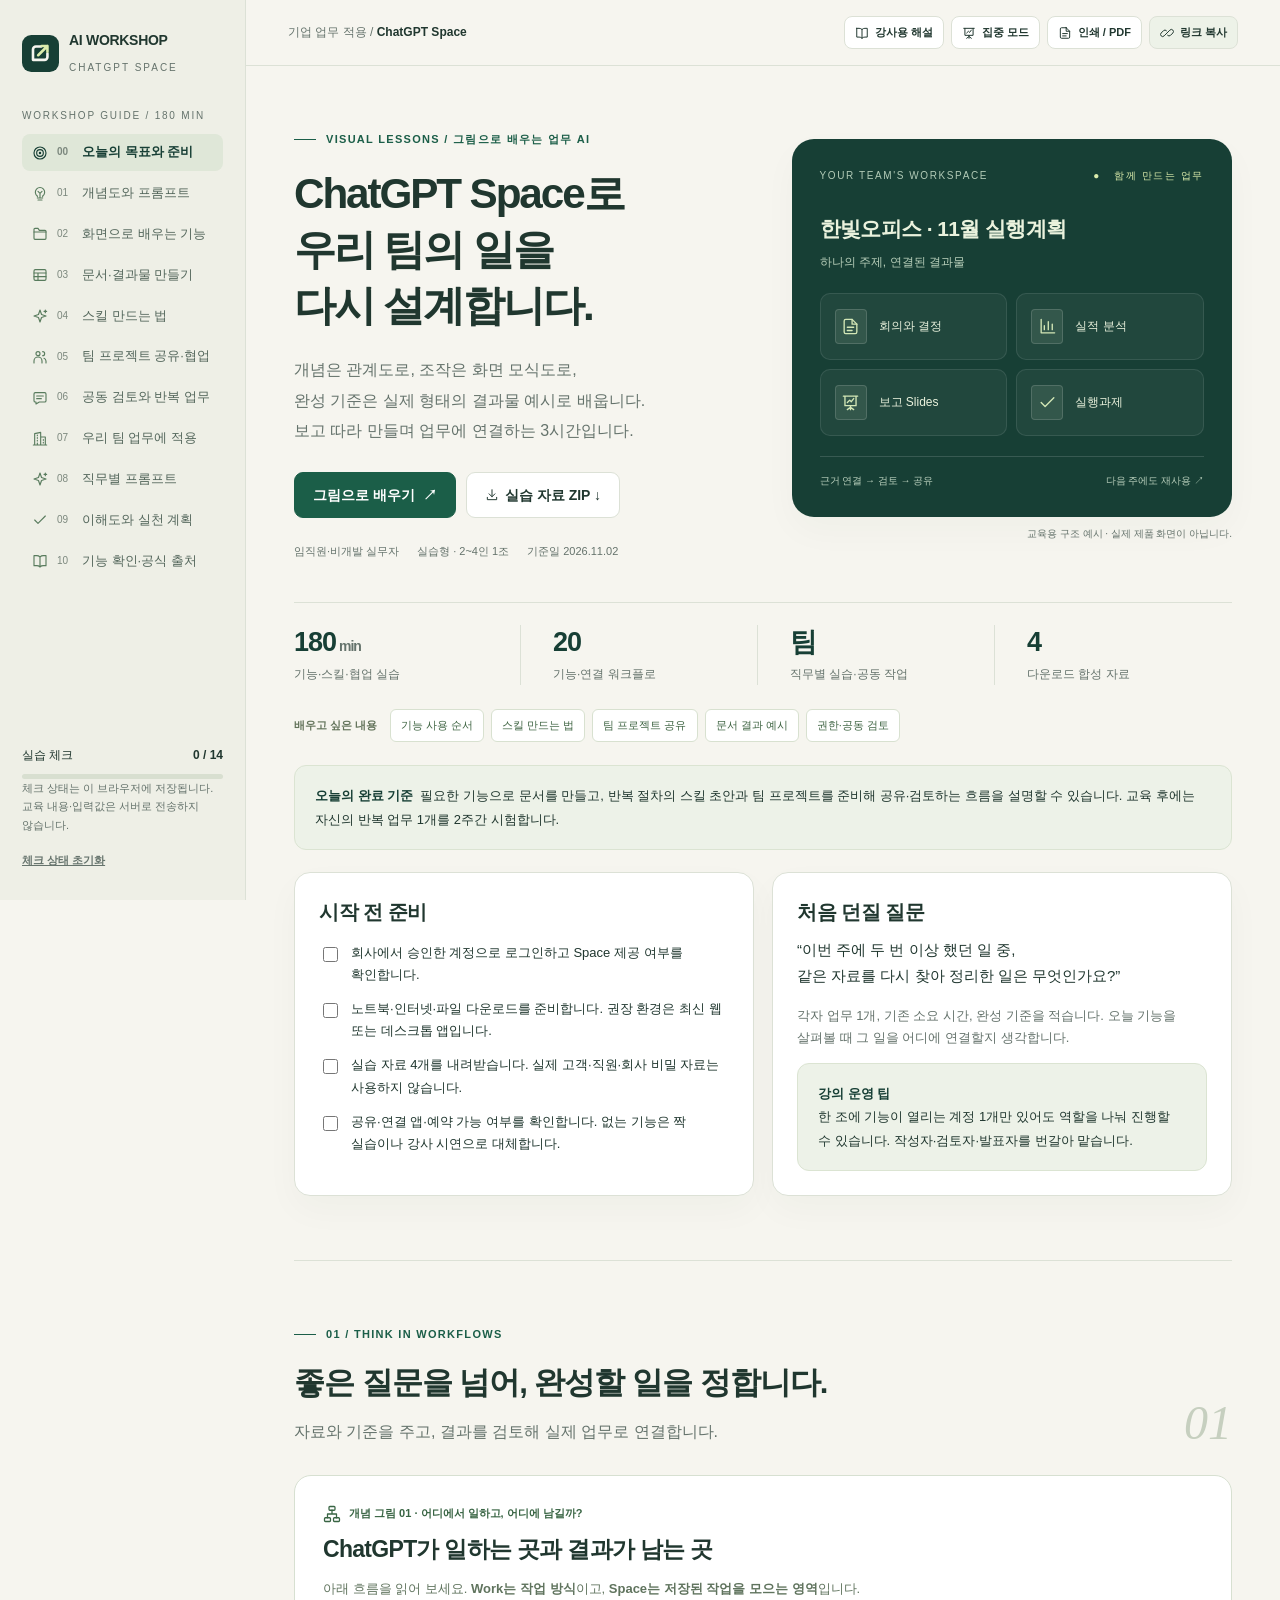
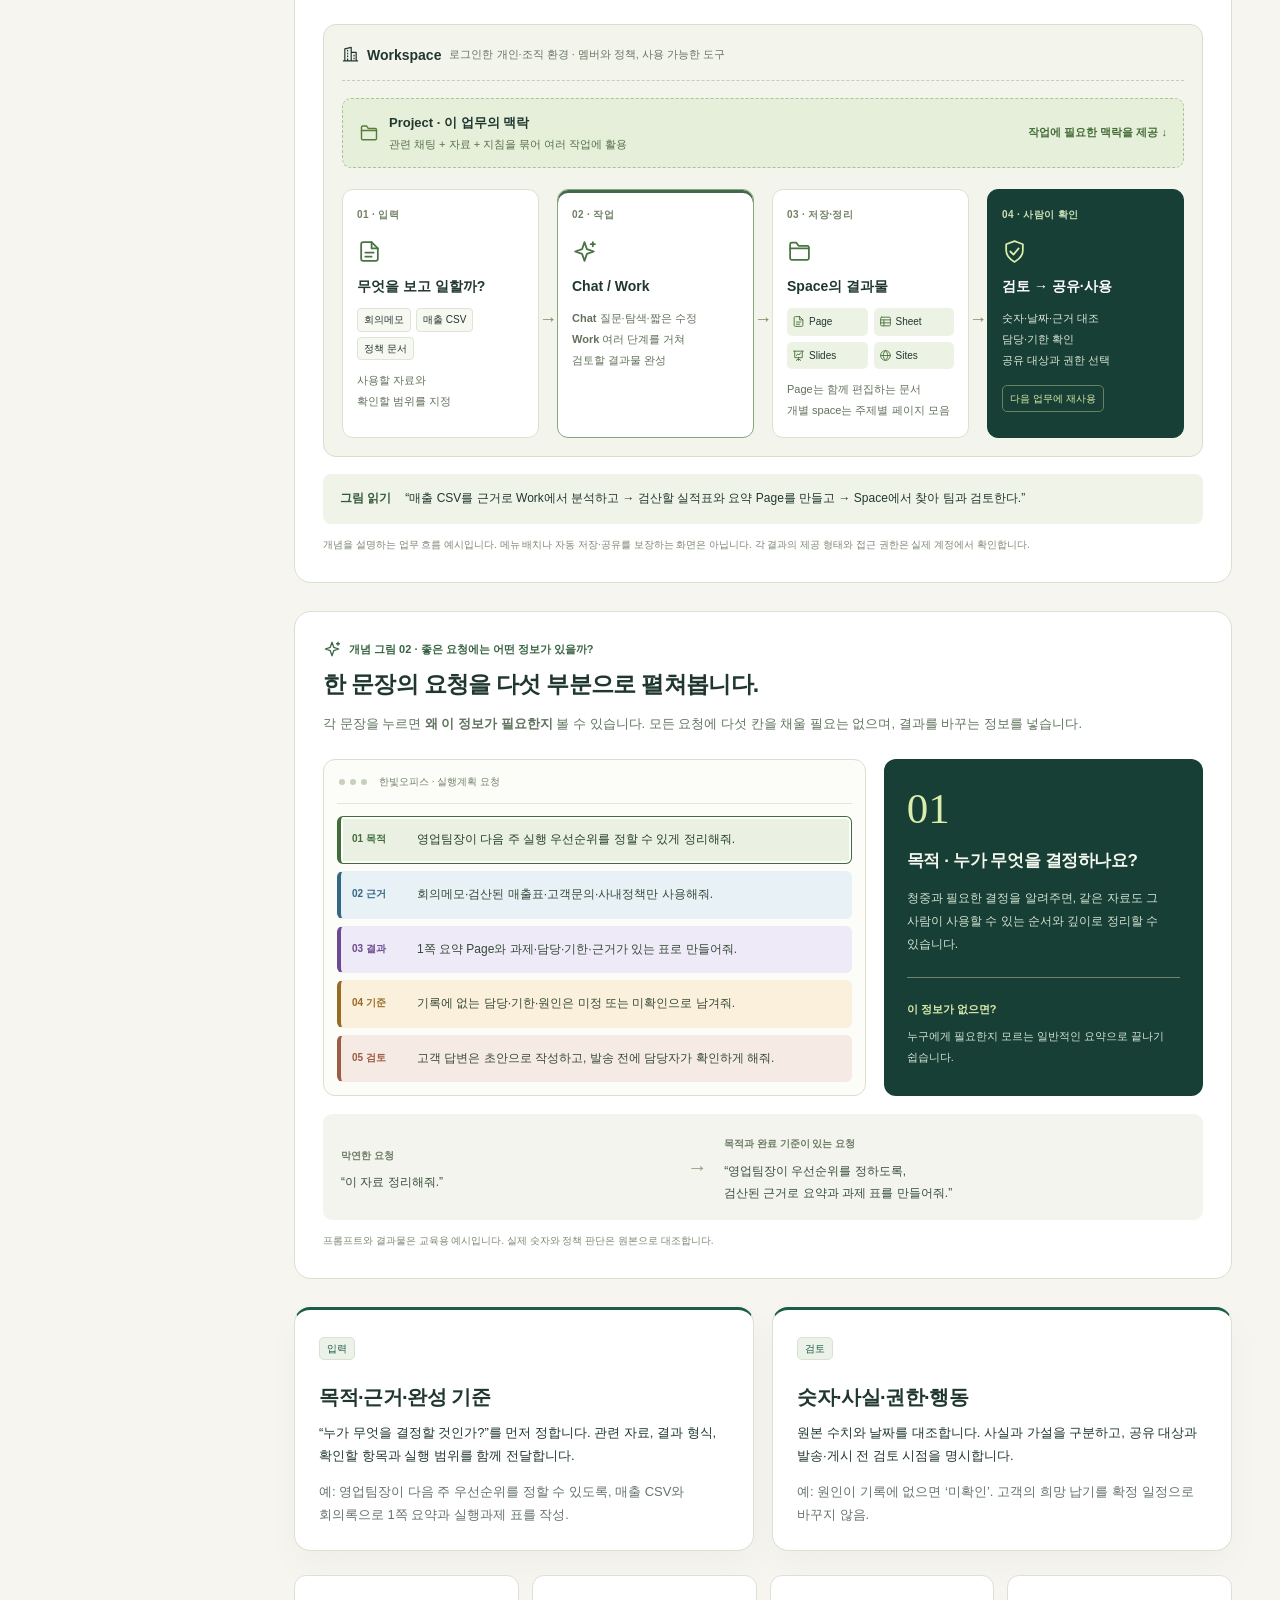
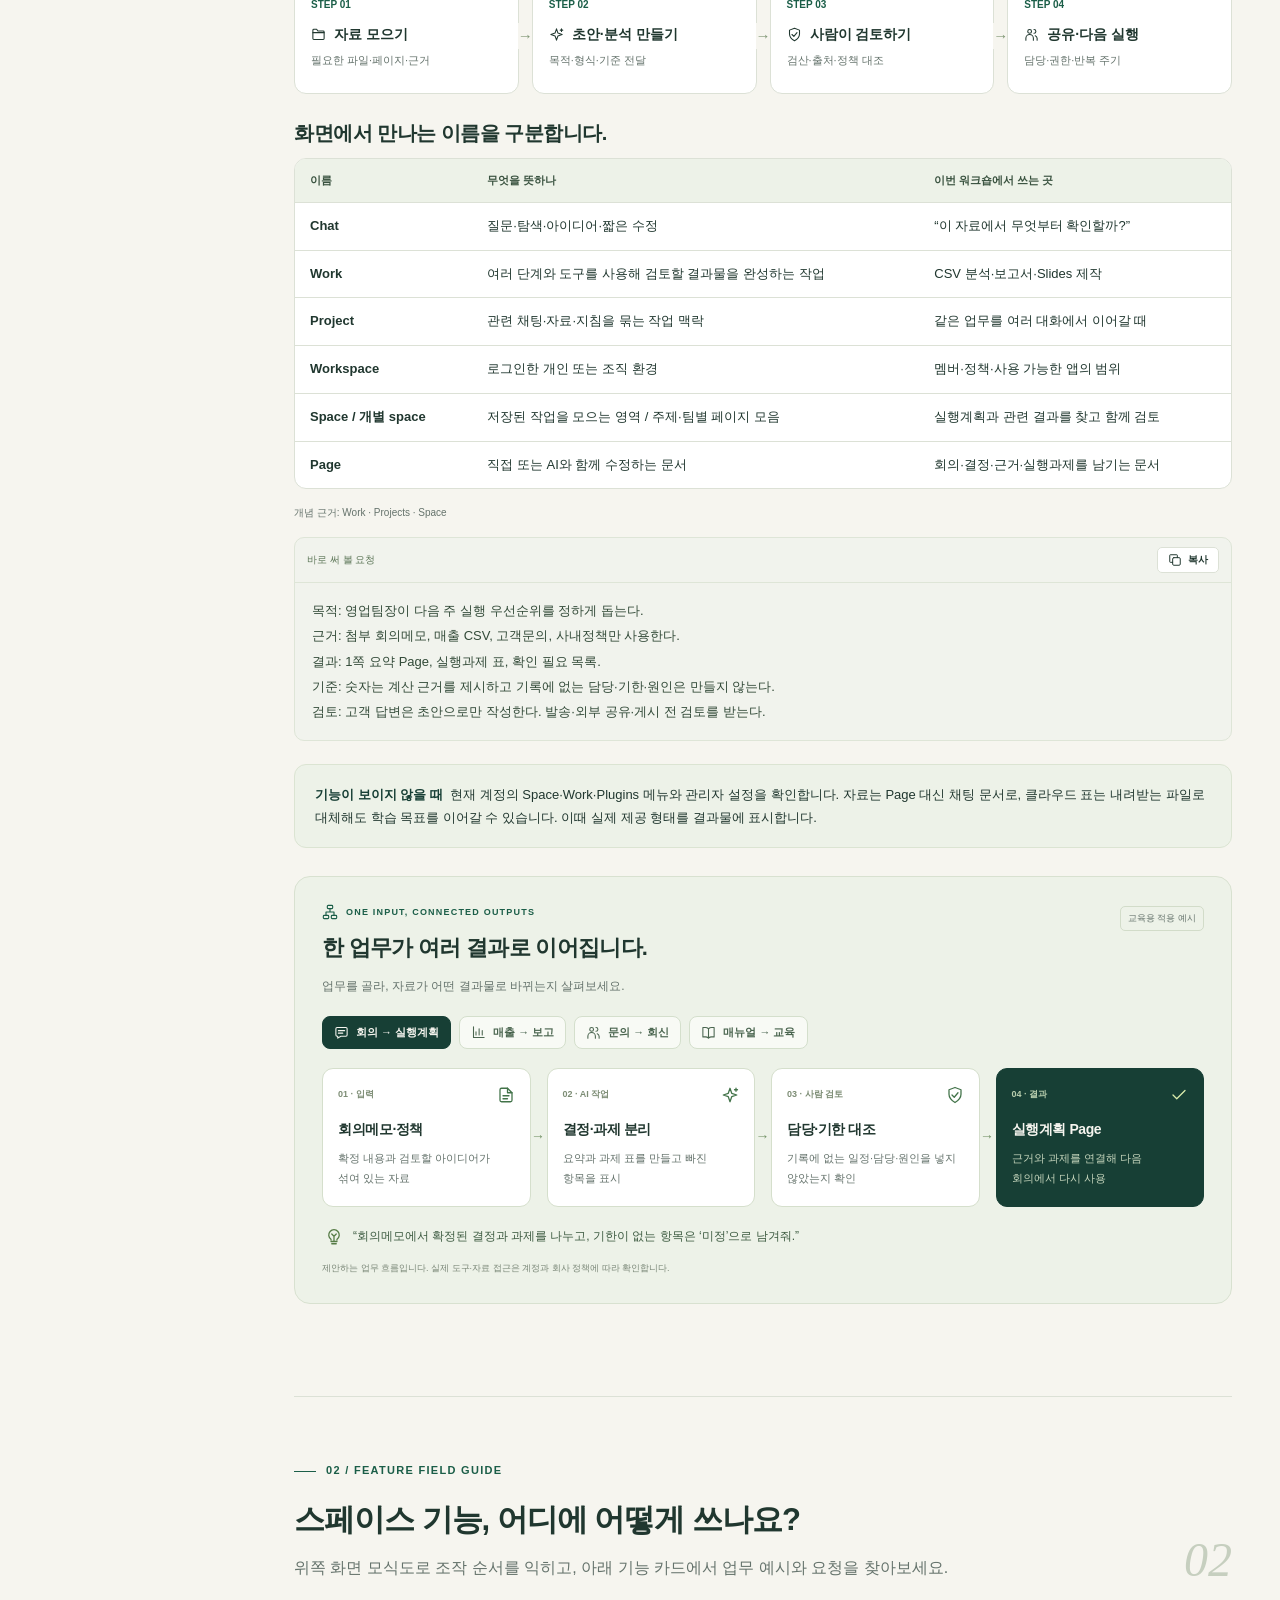
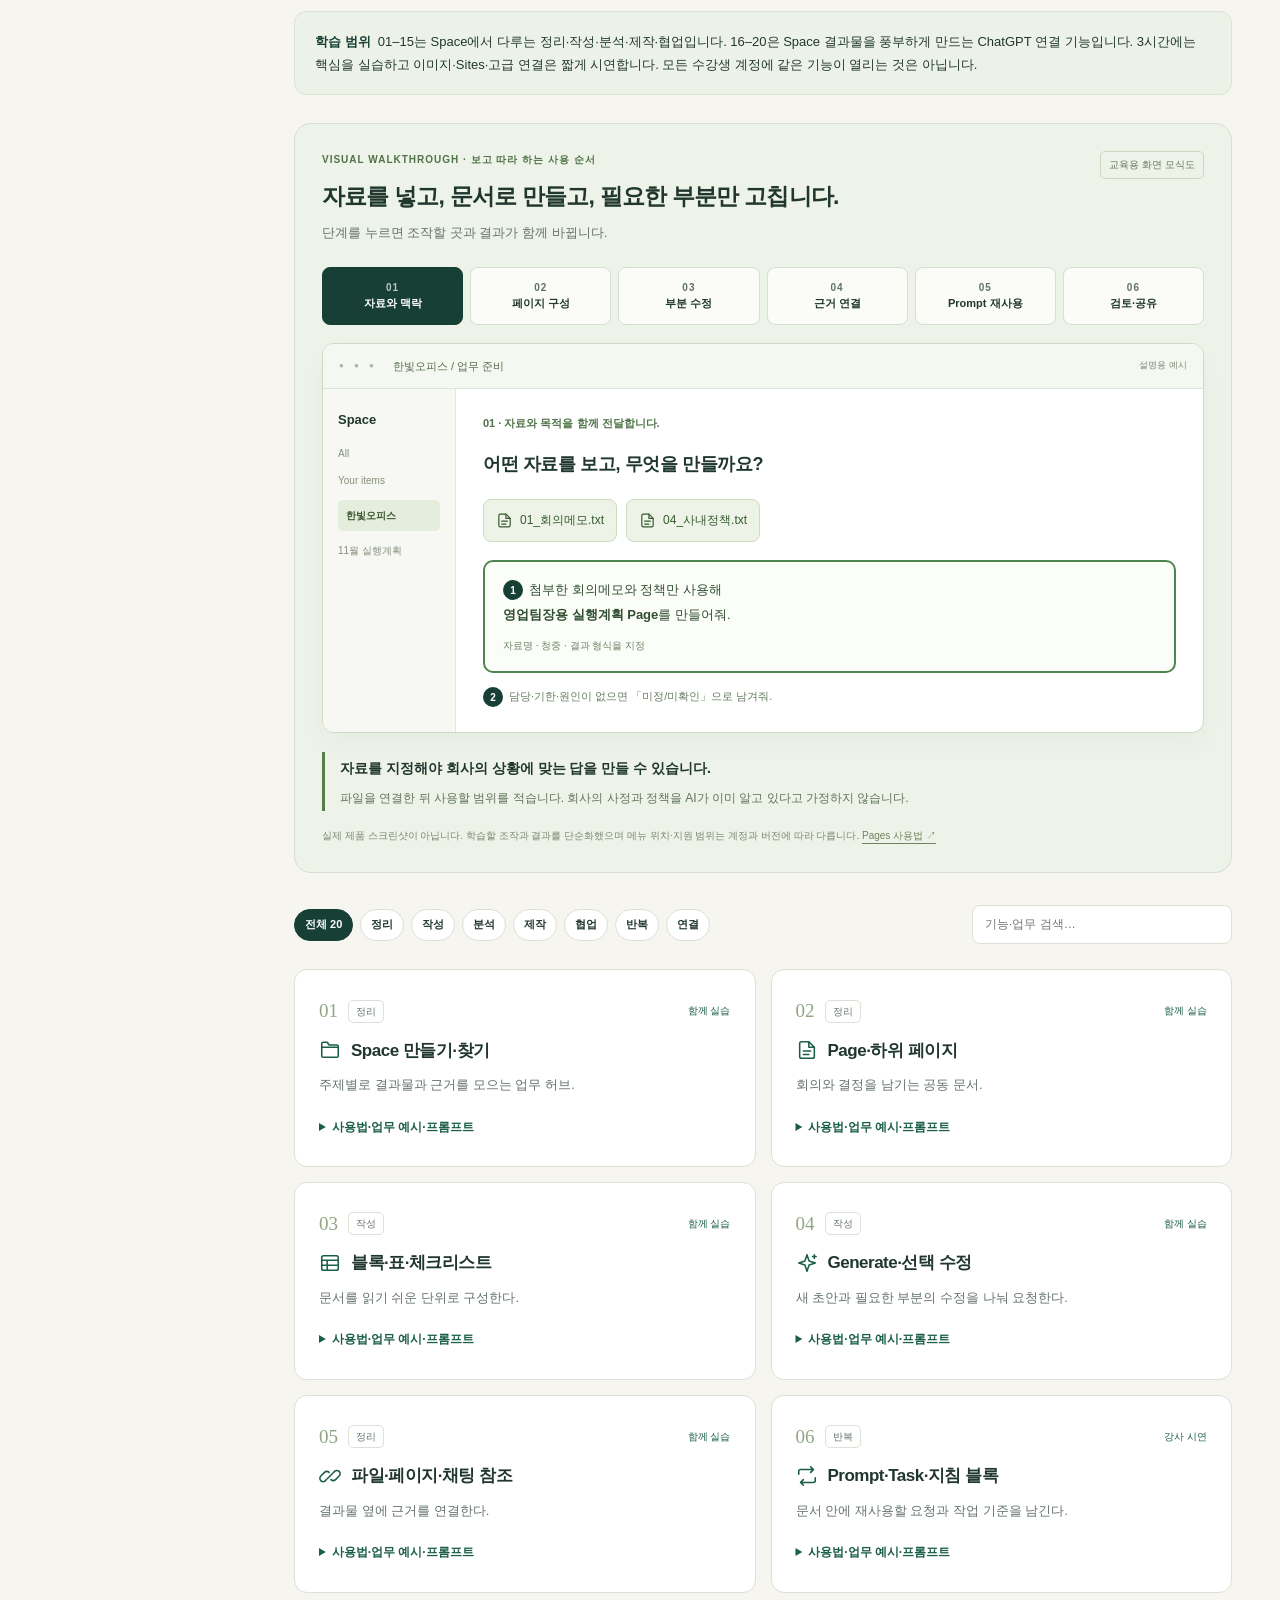
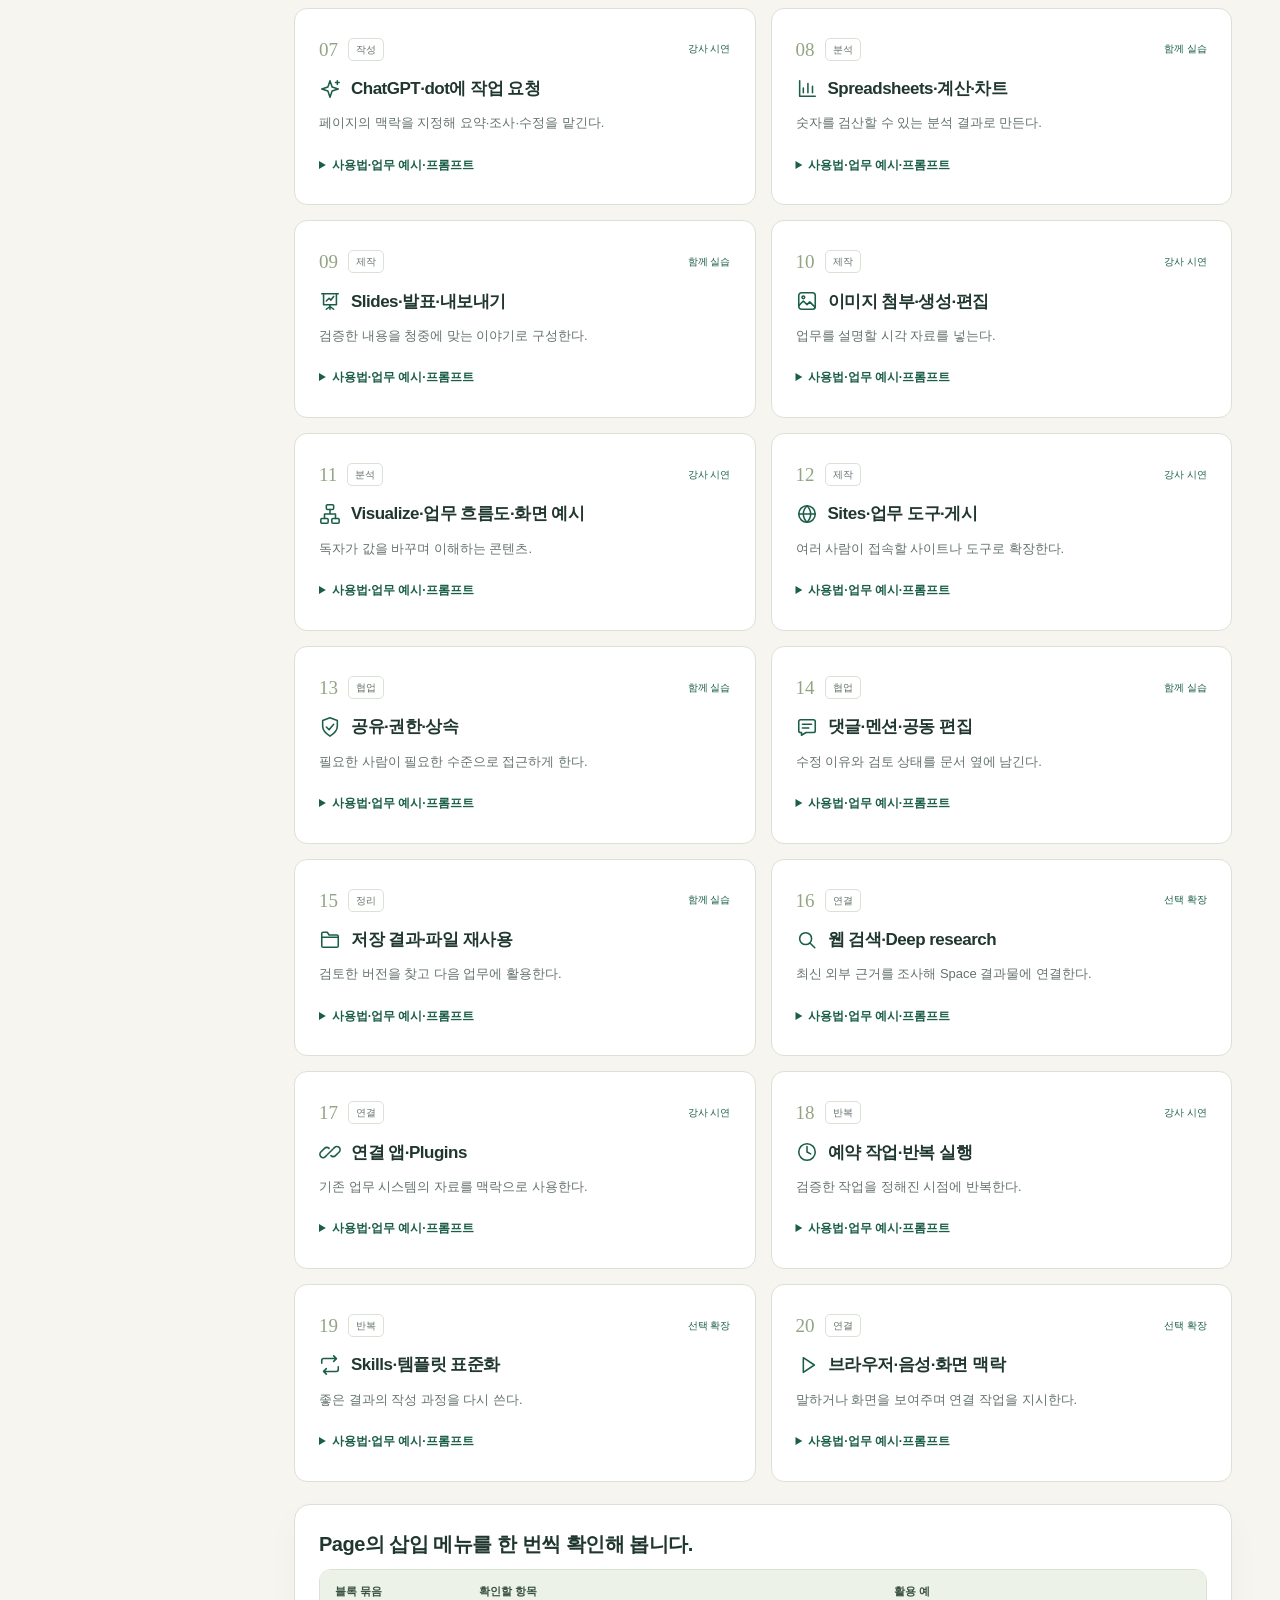
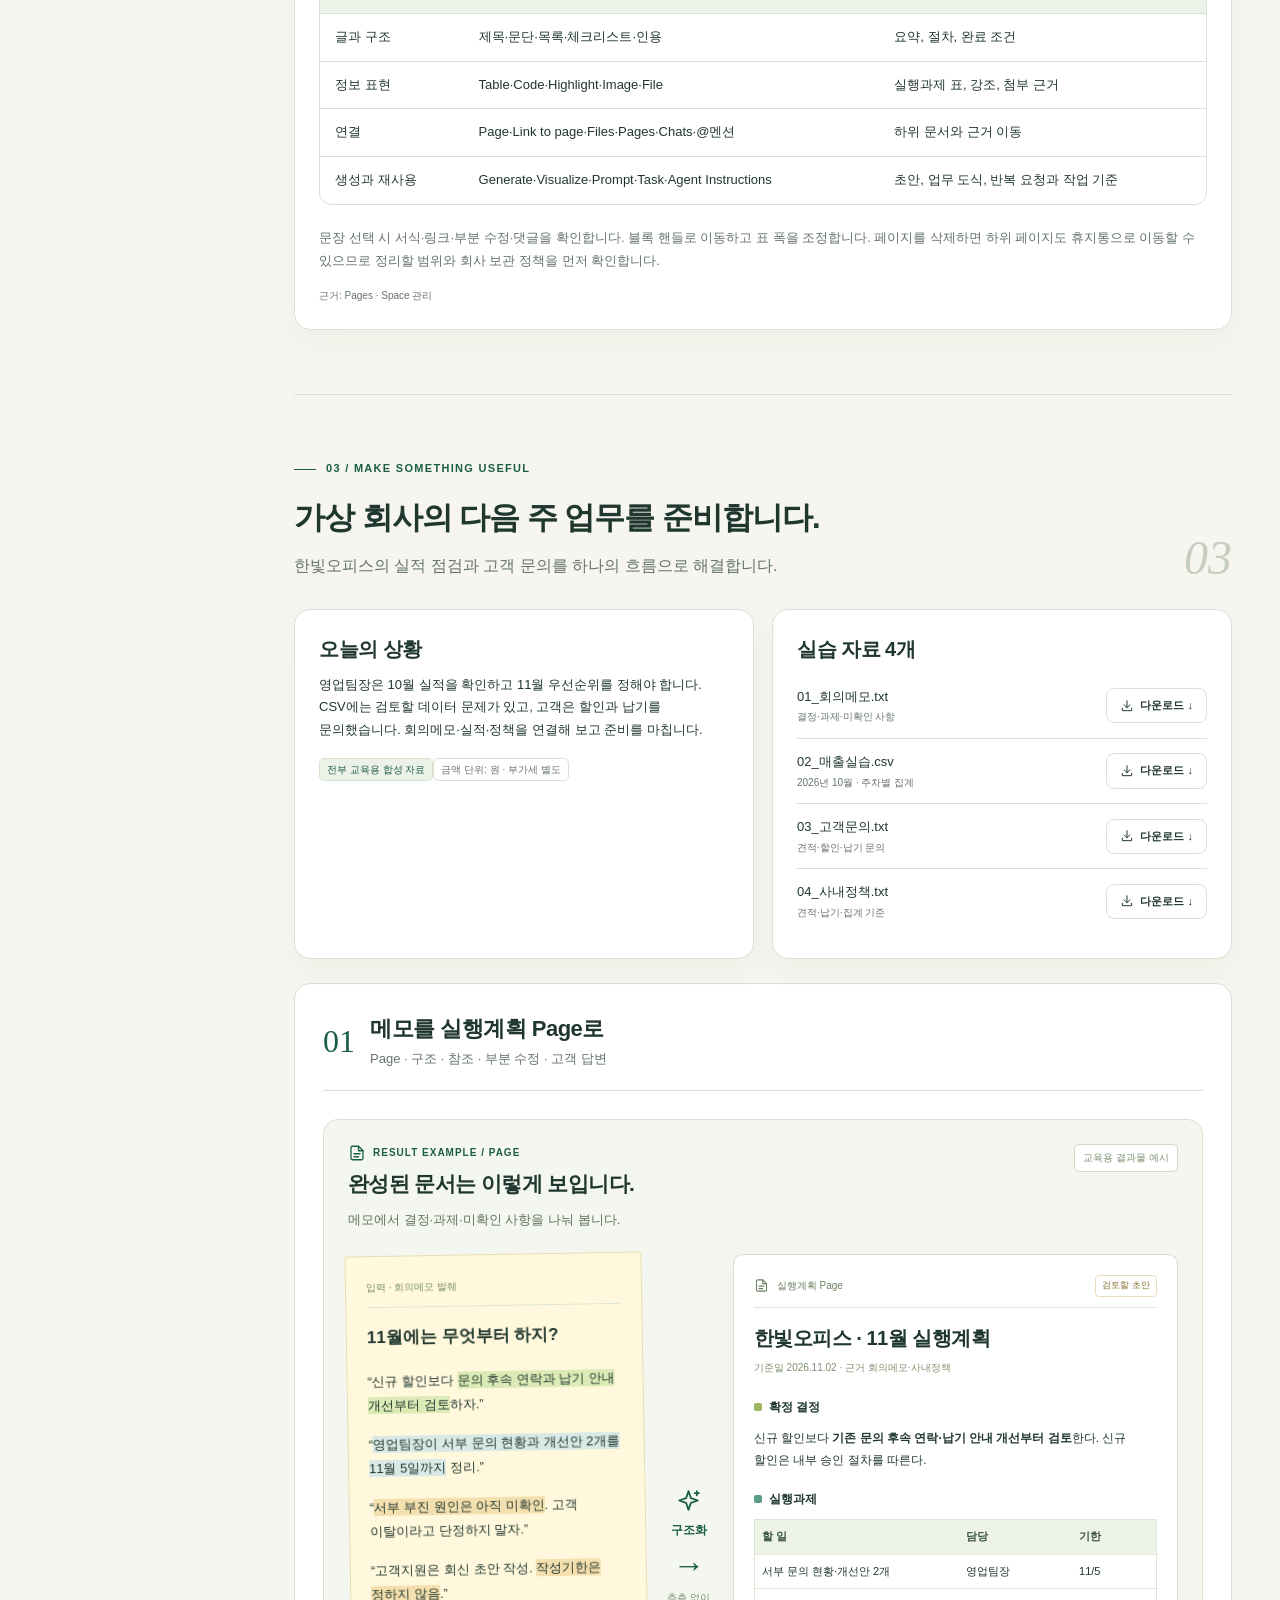
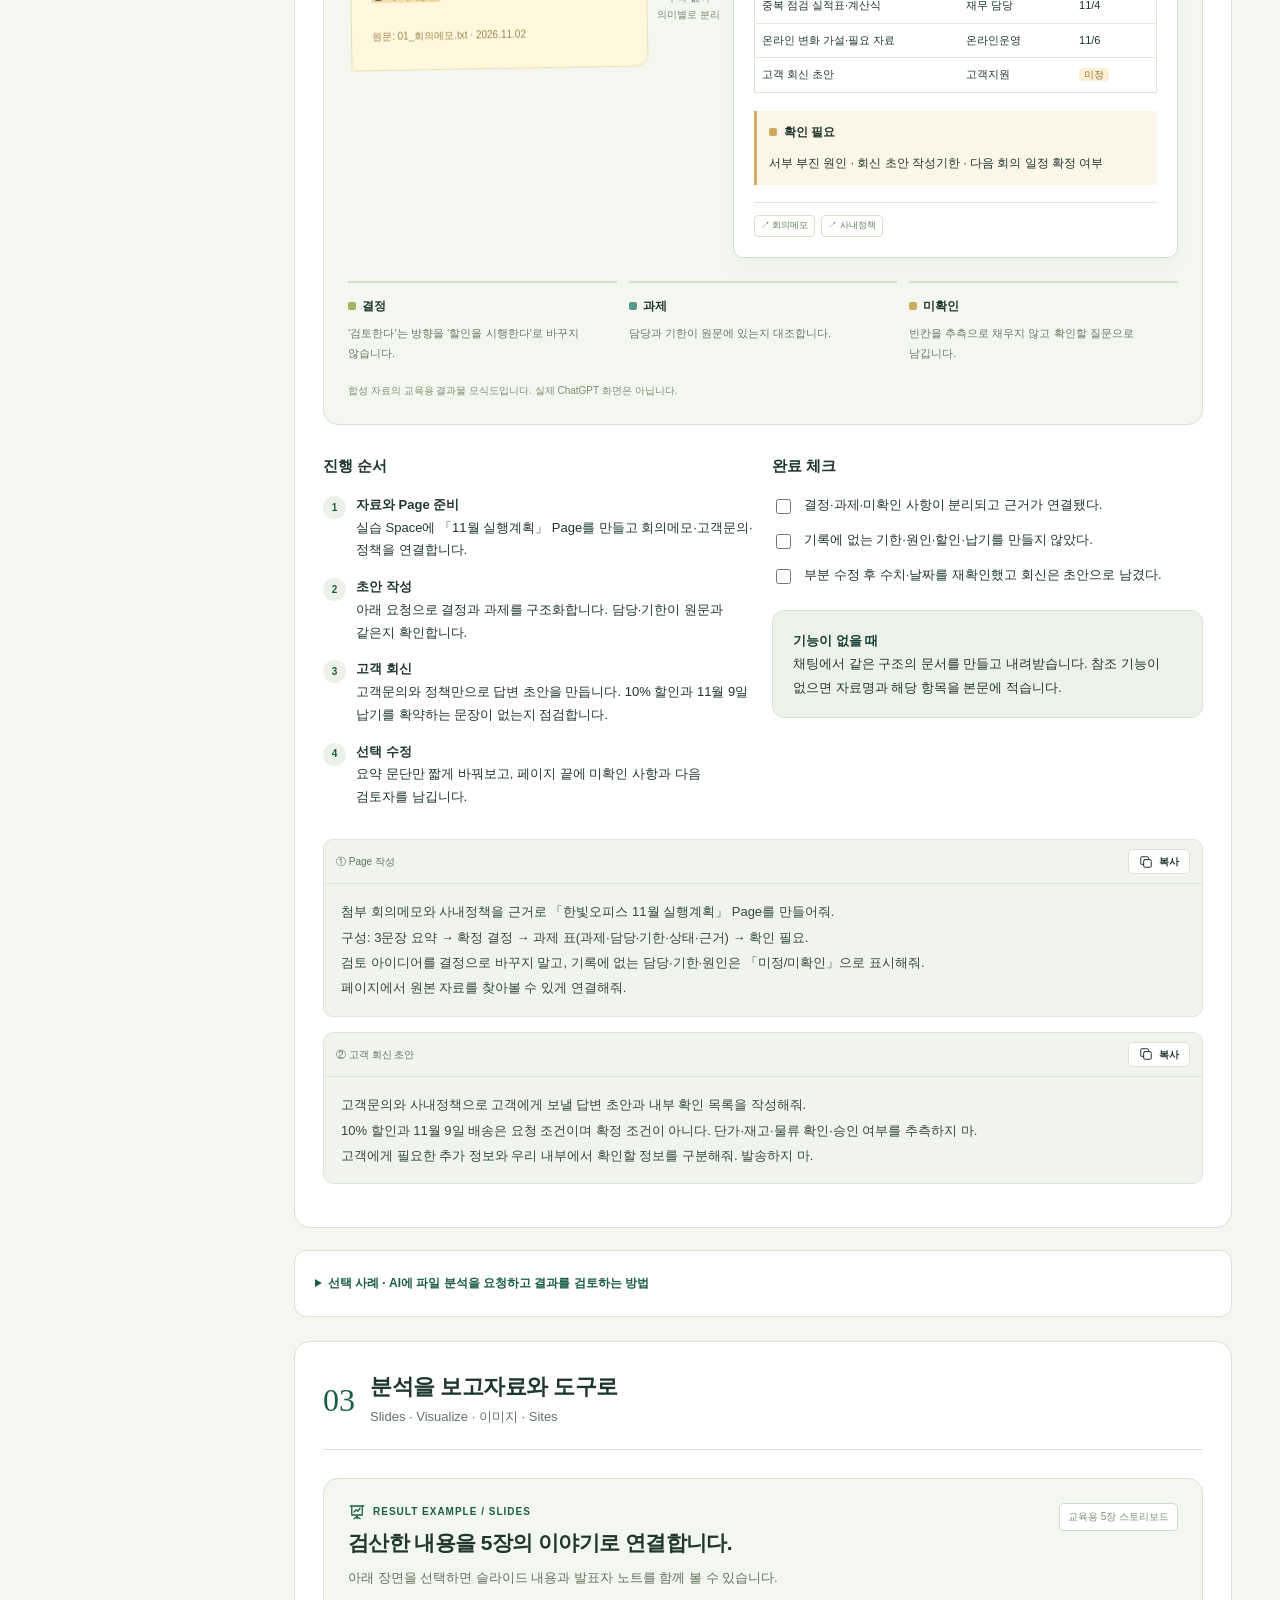
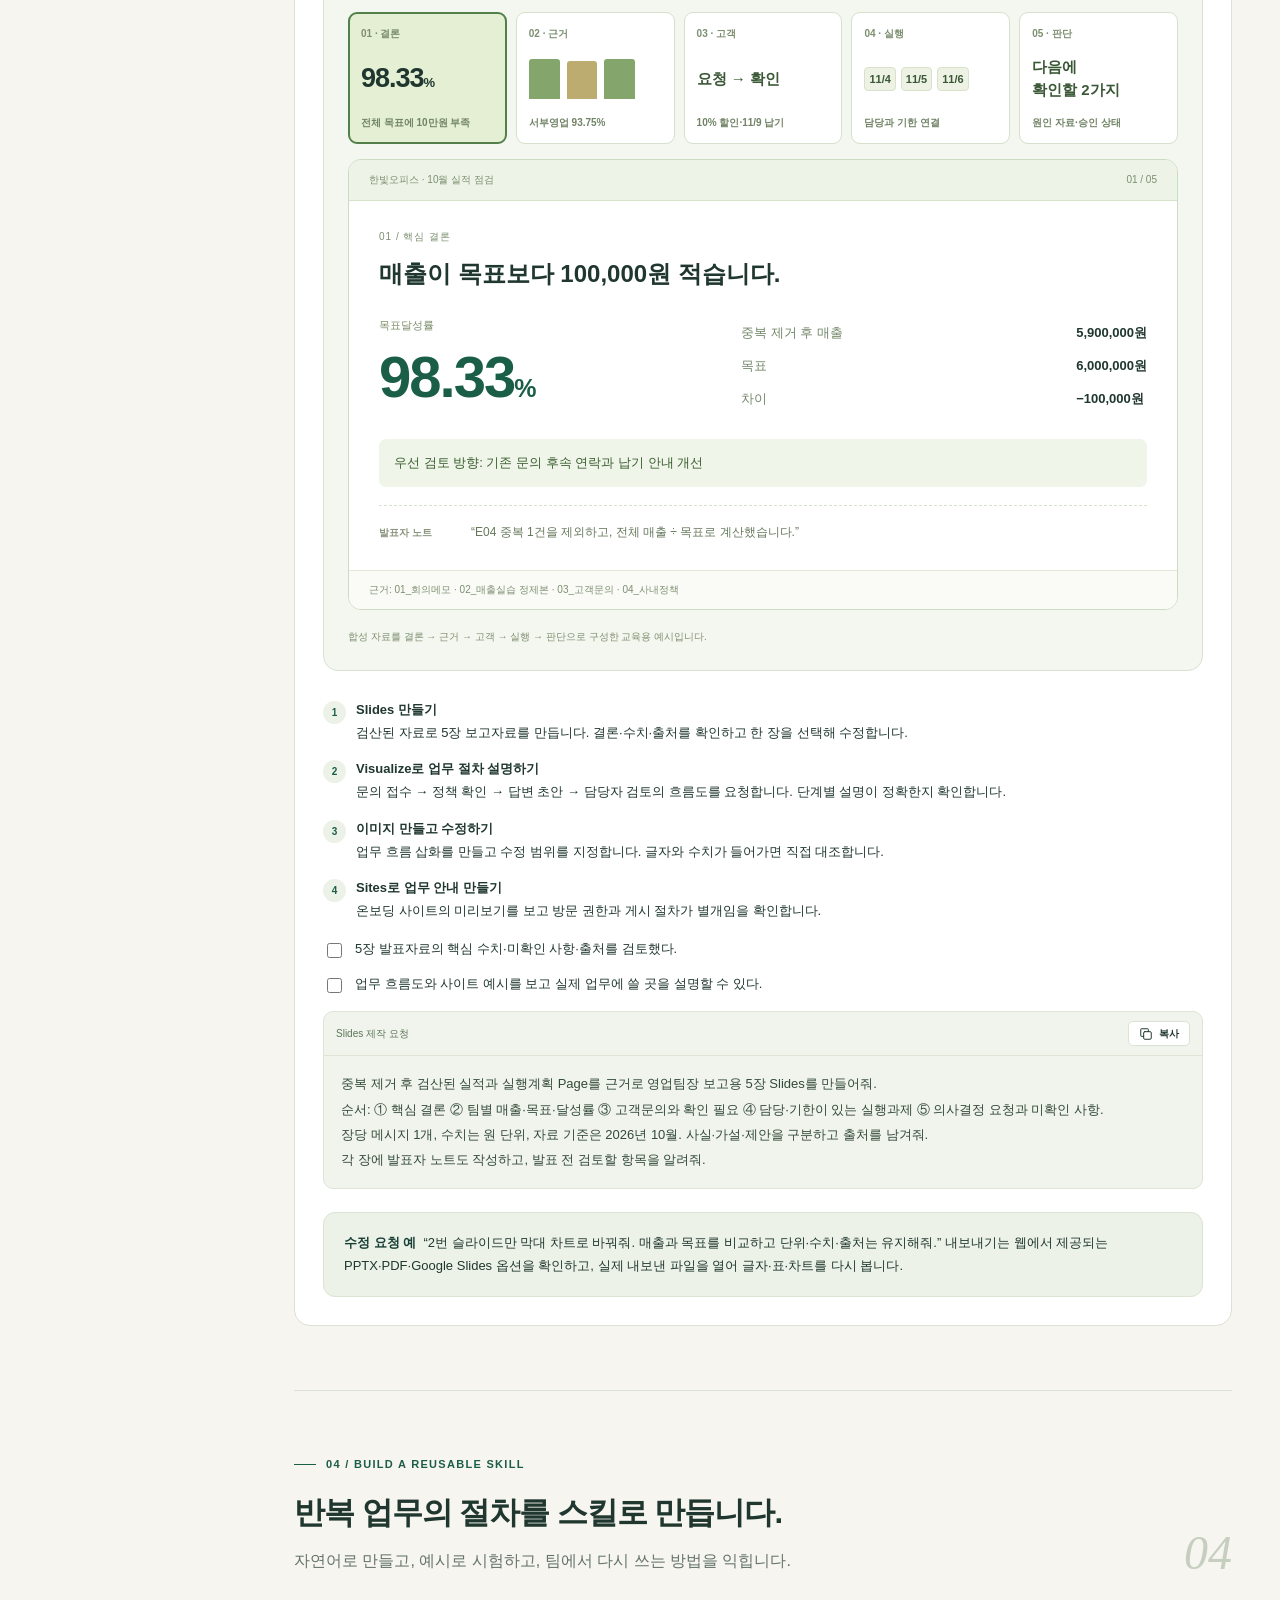
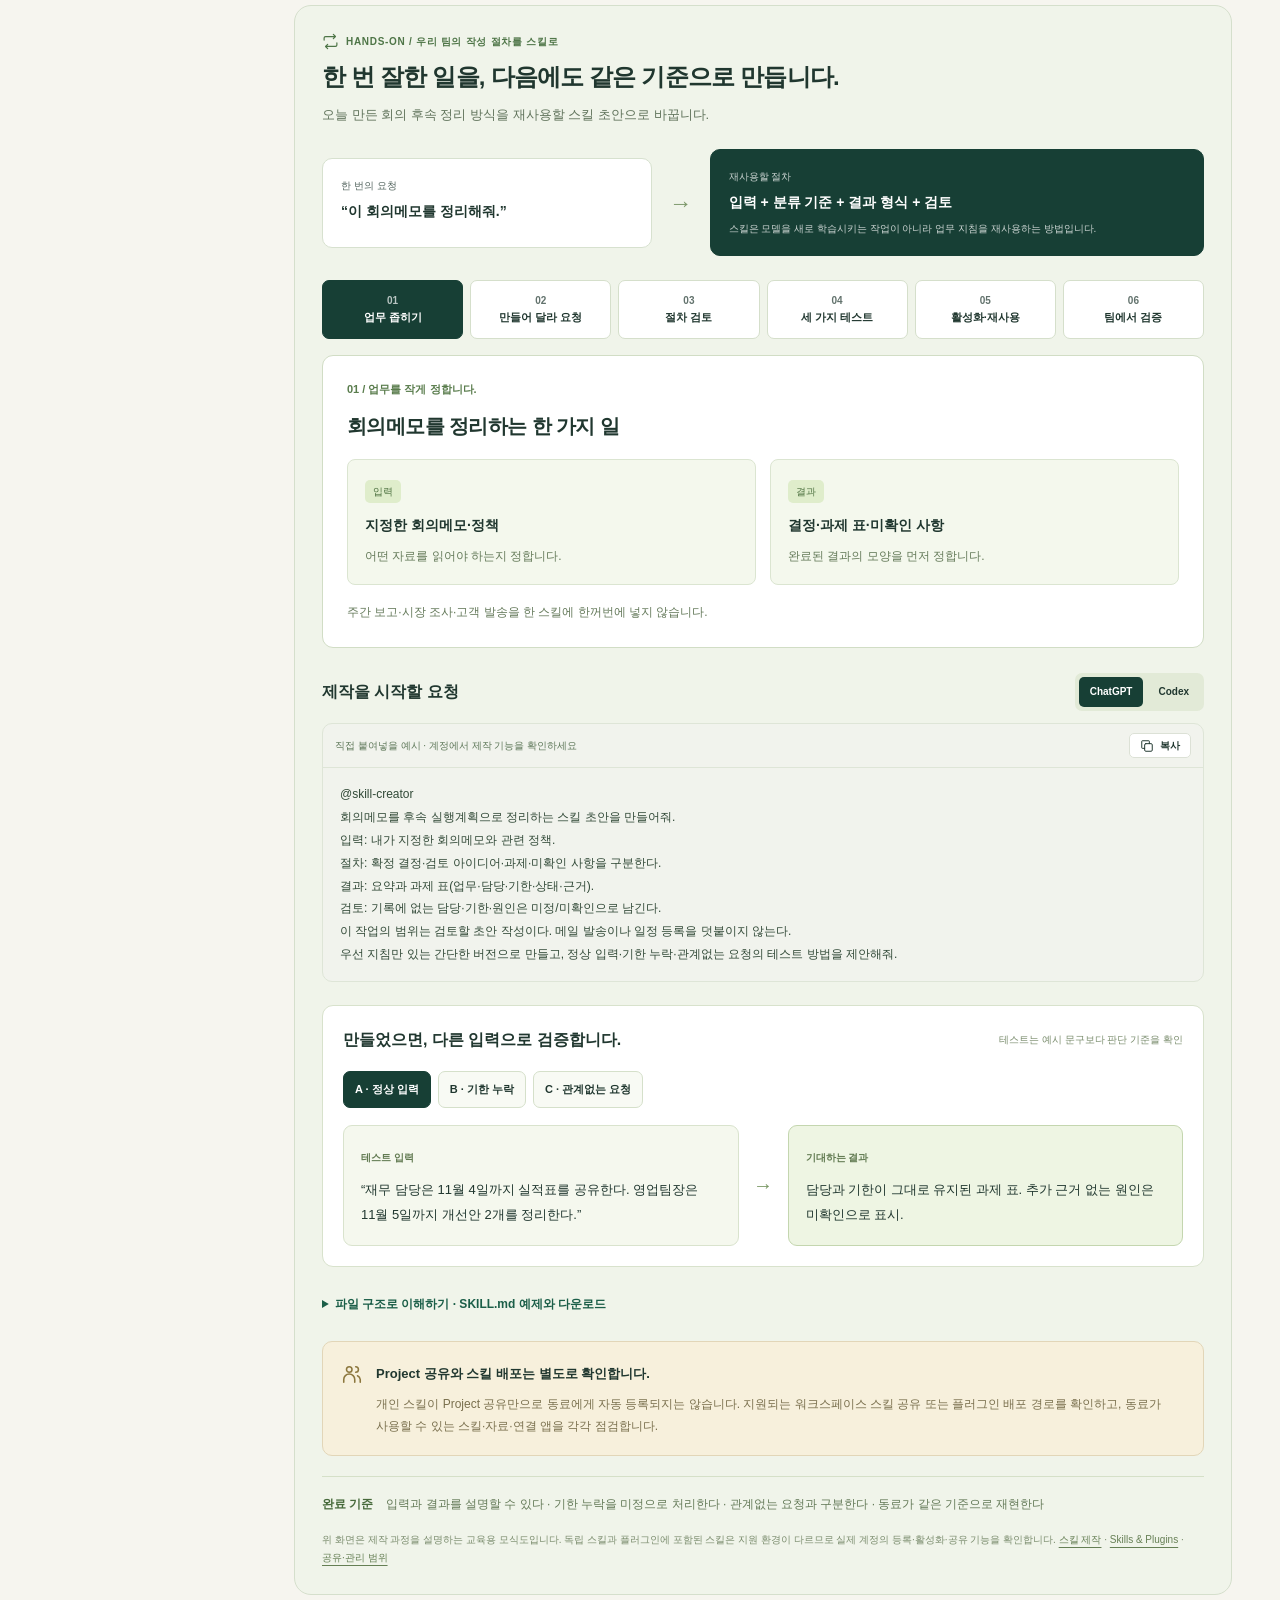
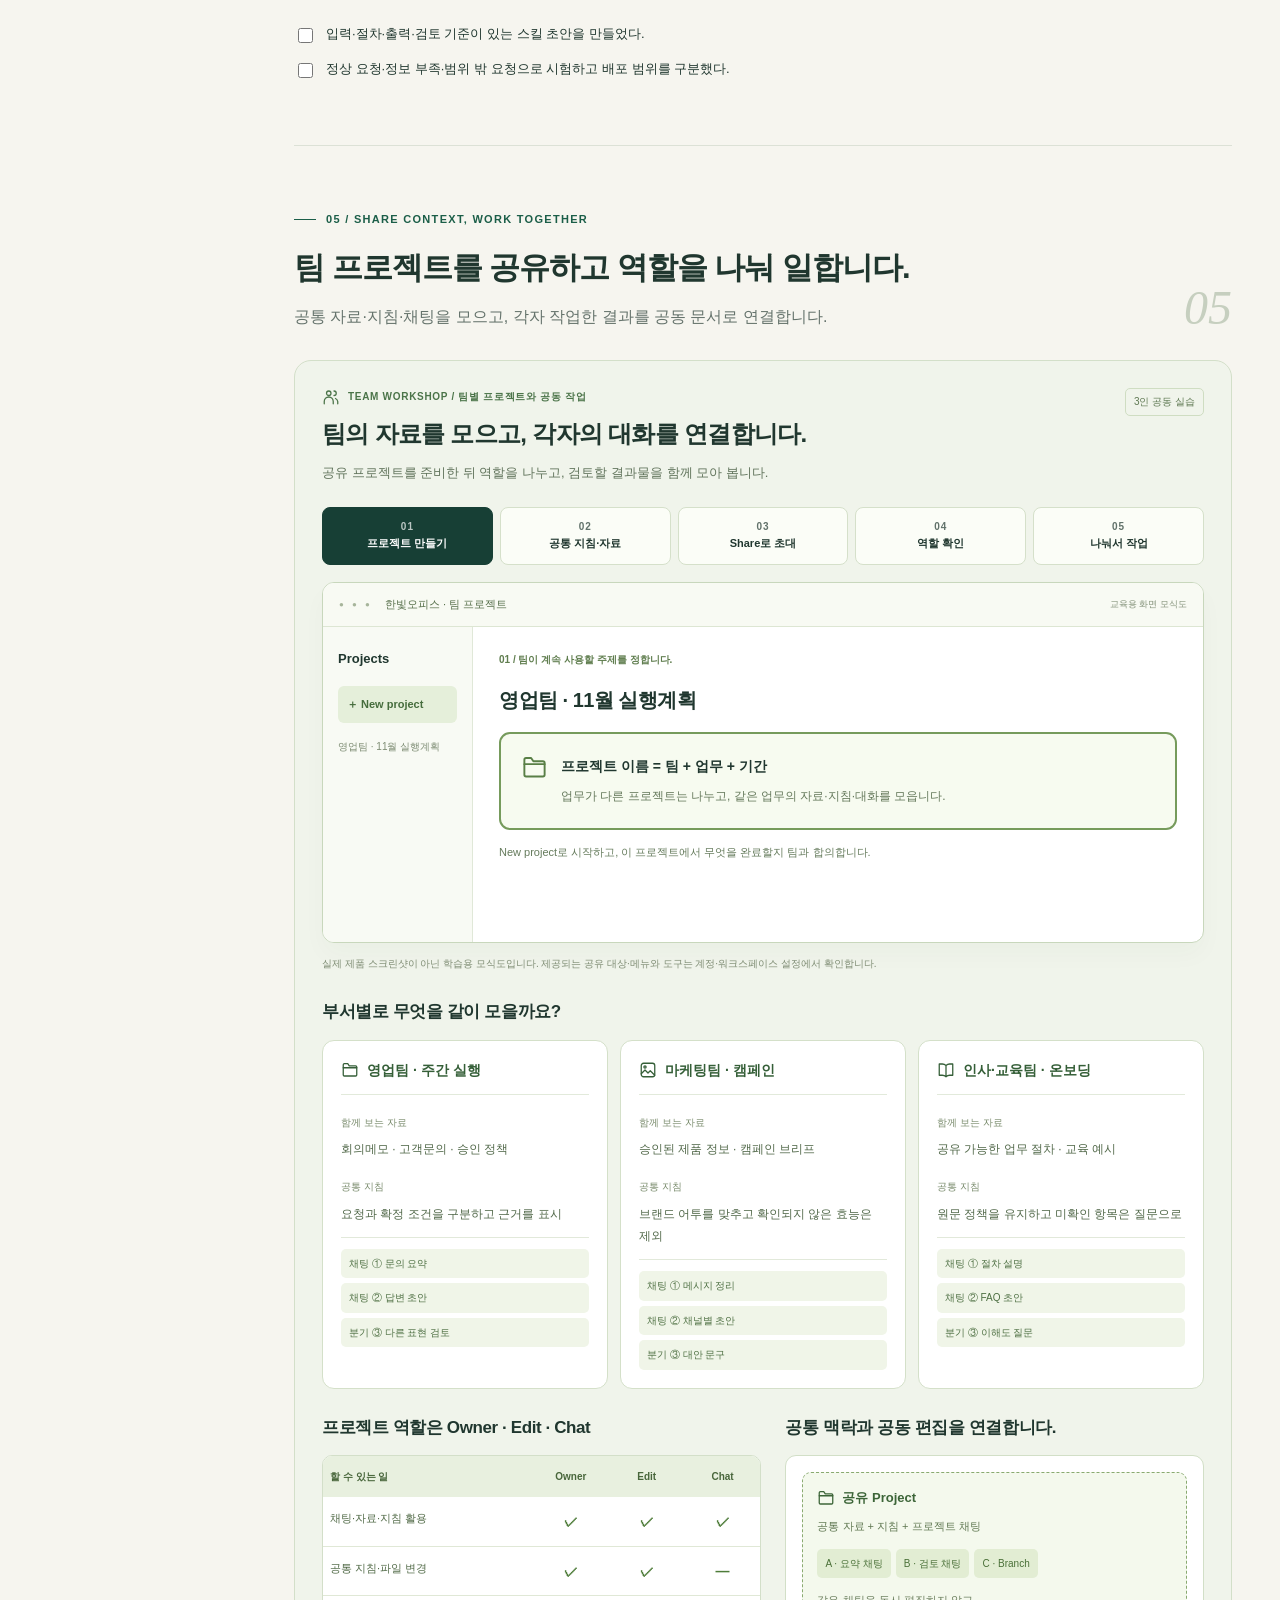
==== commit 51b34641: "Add skills and shared project lessons; remove calculator and timetable" ====
--- a/index.html
+++ b/index.html
@@ -4,7 +4,7 @@
 <meta charset="utf-8">
 <meta name="viewport" content="width=device-width,initial-scale=1">
 <meta name="theme-color" content="#173f35">
-<meta name="description" content="기업 방문 교육에 바로 사용하는 ChatGPT Space 3시간 실습 워크숍. 기능 안내, 합성 자료, 복사 프롬프트, 강사 노트, 정답, 평가와 도입 계획을 포함합니다.">
+<meta name="description" content="기업 방문 교육에 바로 사용하는 ChatGPT Space 3시간 실습 워크숍. 기능 안내, 합성 자료, 복사 프롬프트, 강사용 해설, 정답, 평가와 도입 계획을 포함합니다.">
 <link rel="icon" type="image/svg+xml" href="assets/favicon.svg">
 <link rel="icon" type="image/png" sizes="32x32" href="assets/favicon-32.png">
 <link rel="shortcut icon" href="assets/favicon.ico">
@@ -16,7 +16,7 @@
 <meta property="og:locale" content="ko_KR">
 <meta property="og:site_name" content="AI WORKSHOP">
 <meta property="og:title" content="ChatGPT Space · 3시간 기업 실무 워크숍">
-<meta property="og:description" content="페이지, 매출 분석, 발표자료, 협업과 반복 업무까지. 20개 기능·연결 워크플로와 5단계 실습을 한곳에서 배웁니다.">
+<meta property="og:description" content="페이지, 매출 분석, 발표자료, 협업과 반복 업무까지. 기능 사용, 스킬 제작, 팀 프로젝트 공유와 공동 작업을 한곳에서 배웁니다.">
 <meta property="og:url" content="https://scott0318.github.io/chatgpt-space-workshop/">
 <meta property="og:image" content="https://scott0318.github.io/chatgpt-space-workshop/assets/og-image.png">
 <meta property="og:image:width" content="1200">
@@ -61,7 +61,7 @@
 <!-- LESSON:styles:START -->
 <style>
 
-.lesson-agenda{margin:28px 0;padding:17px 20px;border:1px solid var(--line);border-radius:11px;background:#fff}.lesson-agenda>summary{font-size:13px}.lesson-jump{display:flex;flex-wrap:wrap;gap:7px;align-items:center;margin:24px 0 18px}.lesson-jump b{font-size:11px;color:#62735a;margin-right:6px}.lesson-jump a{font-size:11px;padding:6px 10px;border:1px solid #d8e1d0;border-radius:6px;background:#fff;text-decoration:none;color:#3e6442}.lesson-jump a:hover{background:#e6efdb}.lesson-jump a:focus-visible{outline:3px solid #7d9f50;outline-offset:3px}.lc-module,.lw-guide,.le-ex,.lg-lesson{scroll-margin-top:90px}body .le-table{min-width:0!important}@media print{.lesson-jump{display:none}.lesson-agenda{break-inside:avoid}.lesson-agenda>summary{font-size:10pt}}
+.sidebar{overflow-y:auto}.sidebar .brand,.sidebar .nav{flex-shrink:0}.optional-analysis{margin:22px 0;padding:18px 20px;border:1px solid var(--line);background:#fff;border-radius:12px}.output-use-steps{display:block}.lesson-jump{display:flex;flex-wrap:wrap;gap:7px;align-items:center;margin:24px 0 18px}.lesson-jump b{font-size:11px;color:#62735a;margin-right:6px}.lesson-jump a{font-size:11px;padding:6px 10px;border:1px solid #d8e1d0;border-radius:6px;background:#fff;text-decoration:none;color:#3e6442}.lesson-jump a:hover{background:#e6efdb}.lesson-jump a:focus-visible{outline:3px solid #7d9f50;outline-offset:3px}.lc-module,.lw-guide,.le-ex,.lg-lesson{scroll-margin-top:90px}body .le-table{min-width:0!important}@media print{.lesson-jump{display:none}}
 .lc-module{margin:28px 0;padding:28px;border:1px solid #d7e0d1;border-radius:17px;background:#fff;min-width:0}.lc-module h3{font-size:23px;letter-spacing:-.7px;margin:9px 0 11px;line-height:1.45}.lc-kicker{font-size:11px;font-weight:700;color:#396544;display:flex;gap:8px;align-items:center}.lc-kicker .icon{width:18px;height:18px}.lc-intro{font-size:13px;color:#60745e;line-height:1.9;margin-bottom:22px}.lc-workspace{padding:18px;background:#f3f5ed;border:1px solid #d5dfca;border-radius:13px}.lc-workspace-label{display:flex;align-items:center;gap:8px;flex-wrap:wrap;font-size:12px;padding-bottom:13px;border-bottom:1px dashed #c2d0b7}.lc-workspace-label .icon{width:17px;height:17px}.lc-workspace-label b{font-size:14px}.lc-workspace-label span{font-size:11px;color:#65755c}.lc-context{display:flex;gap:10px;align-items:center;border:1px dashed #acc397;background:#e6efda;border-radius:9px;padding:13px 16px;margin:17px 0 21px}.lc-context .icon{color:#587d36}.lc-context b{font-size:13px;display:block}.lc-context div>span{font-size:11px;display:block;color:#57704b}.lc-context-feed{margin-left:auto;font-size:11px;font-weight:650;color:#446c37}.lc-map-flow{display:grid;grid-template-columns:repeat(4,minmax(0,1fr));gap:18px;list-style:none;padding:0;margin:0;counter-reset:none}.lc-map-flow>li{position:relative;background:#fff;border:1px solid #d9e3d1;border-radius:11px;padding:16px 14px;min-width:0}.lc-map-flow>li:not(:last-child):after{content:"→";position:absolute;right:-17px;top:46%;width:16px;text-align:center;color:#758f60;font-size:18px;font-weight:600}.lc-map-flow .lc-work-node{border-color:#8aa77c;box-shadow:inset 0 3px #41694c}.lc-map-flow .lc-review-node{background:#173f35;color:#fff;border-color:#173f35}.lc-step{display:block;font-size:10px;font-weight:650;letter-spacing:.4px;color:#708064;margin-bottom:15px}.lc-review-node .lc-step{color:#ccdfb9}.lc-large-icon{display:block;width:25px;height:25px;color:#477441;margin-bottom:12px}.lc-review-node .lc-large-icon{color:#dbecac}.lc-map-flow h4{font-size:14px;margin:0 0 11px;line-height:1.55}.lc-map-flow p{font-size:11px;line-height:1.9;color:#62715b;margin:10px 0 0}.lc-review-node p{color:#dce8d6}.lc-chips{display:flex;gap:5px;flex-wrap:wrap}.lc-chips span{font-size:10px;border:1px solid #dee5d6;border-radius:4px;padding:2px 6px;background:#f7f8f2}.lc-outputs{display:grid;grid-template-columns:1fr 1fr;gap:6px}.lc-outputs>span{display:flex;align-items:center;gap:4px;background:#edf3e4;padding:5px;border-radius:5px;font-size:10px}.lc-outputs .icon{width:13px;height:13px;color:#4b733d}.lc-check-pill{display:inline-block;font-size:10px;color:#dbecac;border:1px solid #658262;border-radius:5px;padding:4px 7px;margin-top:14px}.lc-reading{display:flex;gap:14px;background:#f0f4e8;border-radius:8px;padding:14px 17px;font-size:12px;line-height:1.8;margin-top:17px}.lc-reading b{flex:none;color:#355b3d}.lc-caption{font-size:10px;line-height:1.8;color:#7a8772;margin:12px 0 0}.lc-prompt-layout{display:grid;grid-template-columns:1.7fr 1fr;gap:18px;align-items:stretch}.lc-prompt-sheet{border:1px solid #d9e0d0;border-radius:12px;overflow:hidden;background:#fcfcf8;padding:0 13px 13px}.lc-sheet-heading{display:flex;align-items:center;gap:5px;border-bottom:1px solid #e2e7d9;padding:13px 2px;margin-bottom:12px}.lc-dot{width:6px;height:6px;border-radius:50%;background:#c7d0bb}.lc-sheet-heading b{font-size:10px;color:#728267;margin-left:7px;font-weight:500}.lc-prompt-part{display:flex;width:100%;gap:12px;align-items:start;text-align:left;border:1px solid transparent;border-left:4px solid var(--lc-color);border-radius:6px;background:var(--lc-bg);padding:12px 11px;margin-top:7px;font-size:12px;font-weight:400;line-height:1.8;color:#354a38;cursor:pointer}.lc-part-label{flex:0 0 53px;font-size:10px;font-weight:750;color:var(--lc-color);padding-top:1px;white-space:nowrap}.lc-purpose{--lc-bg:#eaf1e2;--lc-color:#416e38}.lc-source{--lc-bg:#e7f1f6;--lc-color:#346782}.lc-output{--lc-bg:#eeeaf7;--lc-color:#6b4a8f}.lc-standard{--lc-bg:#fbf0dc;--lc-color:#976a26}.lc-review{--lc-bg:#f6eae5;--lc-color:#9a5d43}.lc-prompt-part:hover{background:var(--lc-bg);border-color:var(--lc-color)}.lc-prompt-part[aria-pressed=true]{background:var(--lc-bg);color:#263f2c;border-color:var(--lc-color);box-shadow:0 0 0 2px #ffffff inset}.lc-explainer{background:#173f35;color:#f4f7ed;border-radius:12px;padding:25px 23px;display:flex;flex-direction:column;justify-content:center}.lc-explainer-number{font-family:Georgia,serif;font-size:43px;color:#dbecac;line-height:1;margin-bottom:18px}.lc-explainer h4{font-size:17px;line-height:1.55;margin:0 0 12px;letter-spacing:-.4px}.lc-explainer>p{font-size:12px;color:#d4e3d2;line-height:1.95;margin:0 0 20px}.lc-explainer-example{border-top:1px solid #6d856c;padding-top:17px}.lc-explainer-example b{font-size:11px;color:#dbecac}.lc-explainer-example p{font-size:11px;line-height:1.9;color:#d4e3d2;margin:5px 0 0}.lc-compare{display:grid;grid-template-columns:1fr 30px 1.4fr;gap:12px;align-items:center;margin-top:18px;padding:15px 18px;background:#f3f4ee;border-radius:9px}.lc-compare>div{min-width:0}.lc-compare>div>span{font-size:10px;color:#6d7c64;font-weight:650}.lc-compare p{font-size:12px;line-height:1.9;margin:4px 0 0;color:#39503b}.lc-compare-arrow{font-size:20px;color:#8c9e7b;text-align:center}
 @media(max-width:1100px){.lc-map-flow{grid-template-columns:1fr 1fr;gap:16px}.lc-map-flow>li:nth-child(2):after{display:none}.lc-context{align-items:start;flex-wrap:wrap}.lc-context-feed{margin-left:30px;width:100%}.lc-prompt-layout{grid-template-columns:1fr 1fr}.lc-prompt-part{flex-direction:column;gap:4px}.lc-part-label{flex-basis:auto}}
 @media(max-width:680px){.lc-module{padding:20px 16px;margin:23px 0}.lc-module h3{font-size:21px}.lc-kicker{font-size:10px;align-items:start;line-height:1.8}.lc-kicker .icon{flex:none;margin-top:2px}.lc-intro{font-size:12px}.lc-workspace{padding:13px}.lc-workspace-label span{width:100%;line-height:1.8}.lc-context{padding:12px;gap:8px}.lc-context div{min-width:0;flex:1}.lc-context-feed{margin-left:0;font-size:10px}.lc-map-flow{gap:12px}.lc-map-flow>li{padding:13px 11px}.lc-map-flow>li:not(:last-child):after{right:-12px;width:11px;font-size:14px}.lc-map-flow h4{font-size:13px}.lc-map-flow p{font-size:11px}.lc-chips span{font-size:9px}.lc-outputs{grid-template-columns:1fr}.lc-reading{flex-direction:column;gap:3px;font-size:11px;padding:13px}.lc-prompt-layout{grid-template-columns:1fr}.lc-prompt-part{flex-direction:row;gap:10px;font-size:12px;padding:12px 9px}.lc-part-label{flex:0 0 52px}.lc-explainer{padding:20px}.lc-explainer-number{font-size:32px;margin-bottom:12px}.lc-explainer>p{font-size:13px}.lc-compare{grid-template-columns:1fr;gap:6px;padding:14px}.lc-compare-arrow{text-align:left;transform:rotate(90deg);width:20px}.lc-caption{font-size:10px}}
@@ -84,6 +84,17 @@
 @media print{.lg-lesson{break-inside:avoid;padding:16px}.lg-heading h3{}.lg-heading p{}.lg-check-question{display:none}.lg-source-link{}.lg-lesson *{-webkit-print-color-adjust:exact;print-color-adjust:exact}}
 .lg-page-boundary small,.lg-three-meanings small{display:block;color:#65736c}.lg-summary>span{display:block;color:#c3d5b5}.lg-scheduled-top>span{color:#c3d5b5}
 .lg-lesson{font-size:13px}.lg-heading h3{font-size:22px}.lg-kicker,.lg-example,.lg-stage,.lg-block>span,.lg-source-link,.lg-source>b,.lg-site-separator,.lg-scheduled-top>span{font-size:11px}.lg-heading p,.lg-three-meanings small,.lg-page-boundary small,.lg-summary>span{font-size:12px}.lg-registration-arrow>b{font-size:27px}.lg-letter{font-size:17px}
+
+.sk-module{border:1px solid #d5dfcc;border-radius:17px;padding:27px;background:#f0f4ea;margin:28px 0;scroll-margin-top:90px;break-inside:avoid}.sk-module *{box-sizing:border-box}.sk-heading{display:flex;gap:20px;justify-content:space-between;align-items:start;margin-bottom:22px}.sk-heading h3{font-size:24px;letter-spacing:-.8px;line-height:1.5;margin:9px 0}.sk-heading p{font-size:13px;color:#60735b;margin:0}.sk-kicker{display:flex;align-items:center;gap:7px;font-size:10px;letter-spacing:.7px;font-weight:700;color:#4e7547}.sk-kicker .icon{width:17px;height:17px}.sk-time{font-size:10px;white-space:nowrap;color:#496d3d;border:1px solid #cfddc2;border-radius:6px;padding:5px 9px}.sk-definition{display:grid;grid-template-columns:1fr 30px 1.5fr;gap:14px;align-items:center;margin:20px 0 24px}.sk-definition>div{padding:18px;border:1px solid #d7e1cf;border-radius:10px;background:#fff;min-width:0}.sk-definition>div:last-child{background:#173f35;color:#fff;border-color:#173f35}.sk-definition span,.sk-definition small{display:block;font-size:10px;line-height:1.75;opacity:.78}.sk-definition b{display:block;font-size:14px;margin:5px 0}.sk-definition>i{text-align:center;font-size:23px;font-style:normal;color:#7d986b}.sk-step-nav{display:grid;grid-template-columns:repeat(6,minmax(0,1fr));gap:7px;margin-bottom:16px}.sk-step-nav button{padding:9px 6px;min-height:59px;border:1px solid #d5dfcb;border-radius:7px;background:#fff;font-size:11px;line-height:1.6;min-width:0}.sk-step-nav button>span{display:block;font-size:10px;opacity:.7}.sk-step-nav button[aria-pressed=true]{background:#173f35;color:#fff;border-color:#173f35}.sk-stage{background:#fff;border:1px solid #d1ddc5;border-radius:11px;padding:24px;min-height:260px}.sk-stage-label{font-size:11px;font-weight:700;color:#597c4c;margin-bottom:11px}.sk-stage h4{font-size:20px;letter-spacing:-.6px;line-height:1.55;margin:0 0 17px}.sk-scope-grid{display:grid;grid-template-columns:1fr 1fr;gap:14px}.sk-scope-grid>div{min-width:0;background:#f4f8ed;padding:17px;border:1px solid #dbe5d1;border-radius:8px}.sk-scope-grid b{display:block;font-size:14px;margin:10px 0 7px}.sk-scope-grid p{font-size:12px!important;color:#657b5a;margin:0;line-height:1.85}.sk-token{font-size:10px;color:#4e7241;display:inline-block;border-radius:5px;background:#dfedcb;padding:3px 8px}.sk-stage-note{font-size:12px!important;color:#657a5b;line-height:1.8;margin:17px 0 0!important}.sk-stage-flow{display:grid;grid-template-columns:1fr 25px 1fr 25px 1fr;gap:9px;align-items:center;margin:17px 0}.sk-stage-flow>div{border:1px solid #d5e0ca;border-radius:9px;background:#f7faf2;padding:17px 13px;min-height:116px;min-width:0}.sk-stage-flow b{font-size:14px;display:block;margin-bottom:9px}.sk-stage-flow span{font-size:11px;color:#687e5e;line-height:1.8}.sk-stage-flow>i{font-style:normal;font-size:21px;color:#7d9a6b;text-align:center}.sk-stage-checks{display:grid;gap:10px;margin:13px 0}.sk-stage-checks>div{display:flex;gap:9px;align-items:start;padding:11px 13px;background:#f1f7e7;border-radius:7px;font-size:12px;line-height:1.8}.sk-stage-checks .icon{width:18px;height:18px;color:#588044;margin-top:2px}.sk-stage-name{display:flex;align-items:center;gap:10px;padding:16px;border:1px solid #d4e0c7;background:#f2f8e8;border-radius:9px}.sk-stage-name>b{font-size:15px}.sk-stage-name>.icon{color:#5a8248}.sk-stage-name>span{margin-left:auto;border:1px solid #bfcfaf;padding:3px 7px;border-radius:5px;font-size:10px;color:#5d7a4d}.sk-stage-name small{font-size:10px;color:#7b8c70;display:block}.sk-stage-files{font-family:ui-monospace,SFMono-Regular,Consolas,monospace;font-size:12px;line-height:1.9;white-space:pre-wrap;background:#f5f8ef;border:1px solid #dde6d3;border-radius:8px;padding:16px;margin:13px 0;color:#506b42}.sk-stage-call{display:inline-flex;align-items:center;gap:8px;background:#173f35;color:#f4f8ec;border-radius:8px;padding:13px 18px;font-size:13px;margin:15px 0 0}.sk-maker{margin-top:25px}.sk-maker-heading,.sk-test-heading{display:flex;align-items:center;gap:15px;justify-content:space-between;margin-bottom:12px}.sk-maker-heading h4,.sk-test-heading h4{font-size:16px;margin:0}.sk-surface{display:flex;gap:4px;background:#e2ead7;padding:4px;border-radius:7px}.sk-surface button{font-size:10px;background:transparent;border-color:transparent;padding:5px 10px;border-radius:5px}.sk-surface button[aria-pressed=true]{background:#173f35;color:#fff}.sk-request{margin-top:0}.sk-request pre{font-size:12px!important;line-height:1.9}.sk-request .prompt-top{font-size:10px}.sk-test-section{background:#fff;border:1px solid #d8e2cc;border-radius:11px;padding:20px;margin:23px 0}.sk-test-heading>span{font-size:10px;color:#788b6b}.sk-test-tabs{display:flex;gap:7px;flex-wrap:wrap;margin-top:17px}.sk-test-tabs button{font-size:11px;background:#f8faf4;border:1px solid #d5e0ca;border-radius:7px;padding:8px 11px}.sk-test-tabs button[aria-pressed=true]{background:#173f35;color:#fff;border-color:#173f35}.sk-test-board{display:grid;grid-template-columns:1fr 25px 1fr;gap:12px;margin-top:17px;align-items:stretch}.sk-test-board>div{padding:17px;background:#f5f8ee;border:1px solid #d9e3cd;border-radius:9px;min-width:0}.sk-test-board>div:last-child{background:#eef5e3;border-color:#c4d6af}.sk-test-board span{font-size:10px;font-weight:700;color:#617a51}.sk-test-board p{font-size:13px!important;line-height:1.9;margin:9px 0 0!important}.sk-test-board>i{align-self:center;text-align:center;font-size:20px;color:#789763;font-style:normal}.sk-advanced{margin:20px 0}.sk-advanced>summary{font-size:12px;line-height:1.8}.sk-file-grid{display:grid;grid-template-columns:1fr 1.3fr;gap:15px;margin-top:16px}.sk-file-grid>*{min-width:0}.sk-file-tree{padding:19px;border:1px solid #d4dfca;background:#fff;border-radius:9px;font-size:12px;line-height:1.9}.sk-file-tree b{display:block;font-size:13px;margin-bottom:13px;color:#3c6637}.sk-file-tree>span{display:block;overflow-wrap:anywhere}.sk-file-tree em{display:block;font-size:10px;font-style:normal;color:#859278;margin:0 0 7px 15px}.sk-file-tree .sk-indent{margin-left:13px}.sk-file-preview{border:1px solid #d4dfca;background:#fff;border-radius:9px;overflow:hidden}.sk-file-preview>span{display:block;padding:10px 14px;background:#e8efdf;color:#617b52;font-size:10px}.sk-file-preview pre{font-family:ui-monospace,SFMono-Regular,Consolas,monospace;white-space:pre-wrap;overflow-wrap:anywhere;font-size:11px;line-height:1.9;padding:15px;margin:0;color:#41613a}.sk-detail-note{font-size:11px!important;color:#6d815f;line-height:1.85;margin:13px 0!important}.sk-downloads{display:flex;gap:8px;flex-wrap:wrap;margin-top:15px}.sk-downloads a{font-size:11px;line-height:1.7;padding:7px 11px;display:inline-flex;align-items:center;gap:6px;background:#fff;border:1px solid #cedcc1;border-radius:7px;color:#3c6734;text-decoration:none}.sk-downloads .icon{width:15px;height:15px}.sk-sharing{display:flex;align-items:start;gap:13px;background:#f7f0dc;border:1px solid #e2d6b8;padding:18px;border-radius:10px;margin-top:22px}.sk-sharing>.icon{width:22px;height:22px;color:#8c773e;flex:none;margin-top:3px}.sk-sharing b{font-size:13px}.sk-sharing p{font-size:12px!important;line-height:1.85;margin:6px 0 0!important;color:#7a704e}.sk-finish{display:flex;gap:13px;align-items:start;border-top:1px solid #d5e0c8;padding-top:16px;margin-top:20px;font-size:12px;line-height:1.85}.sk-finish>b{color:#476a3b;white-space:nowrap}.sk-finish>span{color:#647a58}.sk-caption{font-size:10px!important;color:#798b6c;line-height:1.8;margin:16px 0 0!important}.sk-caption a{color:#657f54}.sk-print-summary{display:none}
+@media(max-width:1050px){.sk-step-nav{grid-template-columns:repeat(3,minmax(0,1fr))}.sk-file-grid{grid-template-columns:1fr}.sk-definition{grid-template-columns:1fr 24px 1.3fr;gap:10px}.sk-heading h3{font-size:22px}.sk-stage-flow{grid-template-columns:1fr 18px 1fr 18px 1fr;gap:5px}.sk-stage-flow>div{padding:15px 11px}.sk-stage-flow b{font-size:13px}.sk-test-heading{align-items:start;flex-direction:column;gap:6px}}
+@media(max-width:680px){.sk-module{padding:20px 15px}.sk-heading{display:block}.sk-heading h3{font-size:20px}.sk-heading p{font-size:12px}.sk-kicker{font-size:9px}.sk-time{display:inline-block;margin-top:13px}.sk-definition{grid-template-columns:1fr;gap:8px}.sk-definition>i{transform:rotate(90deg);line-height:1}.sk-definition b{font-size:13px}.sk-step-nav{gap:6px}.sk-step-nav button{font-size:10px;padding:9px 5px;min-height:56px}.sk-stage{padding:18px 15px;min-height:0}.sk-stage h4{font-size:18px}.sk-stage-label{font-size:10px}.sk-scope-grid{grid-template-columns:1fr;gap:9px}.sk-scope-grid>div{padding:14px}.sk-scope-grid b{font-size:13px}.sk-stage-flow{grid-template-columns:1fr;gap:8px}.sk-stage-flow>div{min-height:0;padding:14px}.sk-stage-flow>i{transform:rotate(90deg);line-height:1;font-size:18px}.sk-stage-name{gap:8px;padding:13px}.sk-stage-name>b{font-size:13px}.sk-stage-name>span{font-size:9px}.sk-stage-call{font-size:11px;padding:11px 13px}.sk-maker-heading{align-items:start;gap:10px}.sk-maker-heading h4{font-size:15px}.sk-surface button{padding:5px 7px;font-size:10px}.sk-request pre{font-size:11px!important;padding:14px}.sk-test-section{padding:17px 14px}.sk-test-heading h4{font-size:15px}.sk-test-tabs{display:grid;grid-template-columns:1fr;gap:6px}.sk-test-tabs button{padding:8px;font-size:11px;text-align:left}.sk-test-board{grid-template-columns:1fr;gap:8px}.sk-test-board>i{transform:rotate(90deg);line-height:1}.sk-test-board p{font-size:12px!important}.sk-test-board>div{padding:14px}.sk-file-preview pre{font-size:10px}.sk-sharing{padding:15px;gap:10px}.sk-sharing b{font-size:12px}.sk-sharing p{font-size:11px!important}.sk-finish{display:block;font-size:11px}.sk-finish b{display:block;margin-bottom:6px}.sk-caption{font-size:9px!important}}
+@media print{.sk-module{padding:17px;background:#fff;border:1px solid #bdcbb2;break-inside:auto}.sk-heading h3{font-size:15pt}.sk-heading p{font-size:9pt}.sk-step-nav,.sk-surface,.sk-downloads{display:none}.sk-stage{padding:16px;min-height:0;break-inside:avoid}.sk-stage h4{font-size:13pt}.sk-definition{grid-template-columns:1fr 20px 1.5fr}.sk-test-board{grid-template-columns:1fr 20px 1fr}.sk-file-grid{grid-template-columns:1fr 1.2fr}.sk-stage-flow{grid-template-columns:1fr 17px 1fr 17px 1fr}.sk-stage-flow>i{transform:none}.sk-stage-flow b{font-size:9pt}.sk-stage-flow span{font-size:8pt}.sk-scope-grid{grid-template-columns:1fr 1fr}.sk-request pre{font-size:8pt!important}.sk-sharing,.sk-test-section{break-inside:avoid}.sk-caption{font-size:7pt!important}.sk-print-summary{display:block;padding-top:12px;font-size:9pt;line-height:1.8}}
+
+.tp-module{margin:28px 0;padding:27px;background:#f0f4eb;border:1px solid #d3dfc9;border-radius:17px;min-width:0;scroll-margin-top:90px}.tp-module *{box-sizing:border-box}.tp-module .icon{width:18px;height:18px;flex:none}.tp-heading{display:flex;gap:17px;justify-content:space-between;align-items:start;margin-bottom:22px}.tp-kicker{font-size:10px;font-weight:700;letter-spacing:.7px;color:#4b7449;display:flex;gap:8px;align-items:center;margin-bottom:10px}.tp-heading h3{font-size:24px;letter-spacing:-.7px;line-height:1.5;margin:0 0 9px}.tp-heading p{font-size:13px;color:#61745c;margin:0;line-height:1.85}.tp-badge{font-size:10px;white-space:nowrap;border:1px solid #cfddc2;padding:4px 8px;border-radius:5px;color:#5f7953}.tp-steps{display:grid;grid-template-columns:repeat(5,minmax(0,1fr));gap:7px;margin:0 0 17px}.tp-steps button{font-size:11px;line-height:1.6;min-height:58px;padding:9px 6px;background:#fbfdf7;border:1px solid #d5e0ca;min-width:0}.tp-steps button span{display:block;font-size:10px;letter-spacing:1px;opacity:.7}.tp-steps button[aria-pressed=true]{color:#fff;background:#173f35;border-color:#173f35}.tp-demo{border:1px solid #c8d7bc;border-radius:12px;overflow:hidden;background:#fff;box-shadow:0 12px 24px #20372f07}.tp-window-bar{display:flex;gap:12px;align-items:center;padding:12px 16px;background:#f8faf3;border-bottom:1px solid #dde6d3;font-size:11px;color:#566f4a}.tp-window-bar>span{font-size:8px;letter-spacing:3px;color:#a7b59b}.tp-window-bar>b{font-weight:500}.tp-window-bar>small{margin-left:auto;font-size:9px;color:#829078}.tp-demo-body{display:grid;grid-template-columns:150px minmax(0,1fr);min-height:315px}.tp-sidebar{border-right:1px solid #e0e8d8;background:#f8faf4;padding:21px 15px;display:flex;flex-direction:column;gap:15px;font-size:11px}.tp-sidebar>b{font-size:13px}.tp-sidebar>strong{font-size:11px;padding:9px;background:#e5efda;border-radius:6px;color:#466d3d;font-weight:650}.tp-sidebar>span{font-size:10px;color:#7d8c73;line-height:1.8}.tp-screen{padding:24px 26px;min-width:0}.tp-step-label{font-size:10px;font-weight:650;color:#5f7d4e;display:block;margin-bottom:16px}.tp-screen h4{font-size:20px;margin:0 0 17px;line-height:1.5;letter-spacing:-.5px}.tp-folder{display:flex;gap:13px;border:2px solid #769b5c;border-radius:11px;padding:20px;background:#f7fbf0;align-items:start}.tp-folder>.icon{width:27px;height:27px;color:#597f46}.tp-folder b{font-size:14px;display:block;margin-bottom:7px}.tp-folder p{font-size:12px!important;color:#65795b;line-height:1.9;margin:0!important}.tp-sources-chips{display:flex;gap:7px;flex-wrap:wrap;margin-bottom:12px}.tp-sources-chips span{display:flex;gap:5px;align-items:center;border:1px solid #cfdec1;border-radius:6px;background:#eff6e6;padding:7px 10px;font-size:11px;color:#47713c}.tp-sources-chips .icon{width:15px;height:15px}.tp-setting{border:1px solid #d5e2c9;background:#f8fbf3;border-radius:9px;padding:15px;font-size:12px;line-height:1.9;color:#3b5734}.tp-setting>b{display:block;color:#6b835b;font-size:10px;margin-bottom:7px}.tp-share-card{border:1px solid #c9d9bb;border-radius:10px;overflow:hidden}.tp-share-card>header{display:flex;justify-content:space-between;padding:11px 14px;background:#f0f5e9;border-bottom:1px solid #d6e2c9;font-size:12px;font-weight:650}.tp-share-card>header>span{font-size:10px;font-weight:400;color:#637d54}.tp-invite-line{display:flex;gap:9px;align-items:center;padding:15px;flex-wrap:wrap}.tp-invite-line>span:first-child{padding:9px 10px;border:1px solid #d5e1c9;border-radius:6px;background:#fff;font-size:11px;color:#59774a;flex:1;min-width:130px}.tp-mock-choice{padding:9px 10px;background:#e6efd9;border-radius:6px;font-size:10px;color:#4a703b}.tp-mock-invite{padding:9px 12px;background:#173f35;color:#fff;border-radius:6px;font-size:10px}.tp-scene-note{font-size:11px!important;line-height:1.8;color:#657b5c;margin:13px 0 0!important}.tp-people{display:grid;gap:8px}.tp-person{display:flex;gap:10px;align-items:center;padding:10px 12px;border:1px solid #dce5d3;border-radius:8px;font-size:12px}.tp-avatar{width:29px;height:29px;display:grid;place-items:center;border-radius:50%;background:#e4eed7;color:#55783e;font-size:11px;font-weight:650}.tp-person small{display:block;font-size:10px;color:#7b8c70}.tp-person>strong{margin-left:auto;font-size:11px;padding:4px 8px;background:#edf3e4;border-radius:5px;color:#4b703c}.tp-branch{display:grid;grid-template-columns:1fr 30px 1fr;gap:10px;align-items:center}.tp-chat-card{background:#f6faf0;border:1px solid #d1e0c4;border-radius:9px;padding:15px;font-size:12px;line-height:1.8;min-width:0}.tp-chat-card>b{display:flex;gap:7px;align-items:center;color:#3e6734;font-size:12px;margin-bottom:8px}.tp-chat-card>span{font-size:11px;color:#6b805d}.tp-branch-arrow{text-align:center;color:#77915f;font-size:23px}.tp-demo-caption{font-size:10px!important;line-height:1.8;color:#7d8b72;margin:12px 0 24px!important}.tp-section-title{font-size:17px;letter-spacing:-.4px;line-height:1.6;margin:25px 0 14px}.tp-departments{display:grid;grid-template-columns:repeat(3,minmax(0,1fr));gap:12px}.tp-departments>article{border:1px solid #d4e0c9;border-radius:12px;background:#fff;padding:18px;min-width:0}.tp-dept-name{display:flex;gap:8px;align-items:center;padding-bottom:13px;border-bottom:1px solid #e2eadb;margin-bottom:13px;color:#355f38}.tp-dept-name b{font-size:14px;line-height:1.6}.tp-departments small{font-size:10px;color:#7a8c6d}.tp-departments p{font-size:12px!important;color:#52694a;line-height:1.85;margin:4px 0 12px!important}.tp-chat-list{display:grid;gap:5px;border-top:1px solid #e2e9da;padding-top:11px}.tp-chat-list>span{background:#f0f5e8;padding:6px 8px;border-radius:5px;font-size:10px;color:#4e7043}.tp-two-column{display:grid;grid-template-columns:1.05fr 1fr;gap:24px}.tp-two-column>*{min-width:0}.tp-table-wrap{border:1px solid #d3dfc9;border-radius:10px;overflow:hidden;background:#fff}.tp-module table.tp-role-table{min-width:0!important;width:100%;table-layout:fixed;font-size:11px;margin:0;border-collapse:collapse}.tp-role-table th,.tp-role-table td{padding:12px 7px;border-bottom:1px solid #e0e8d6;line-height:1.75;text-align:center}.tp-role-table th:first-child{width:48%;text-align:left}.tp-role-table thead th{font-size:10px;background:#e8f0df;color:#48663b}.tp-role-table tbody th{font-size:11px;background:#fff;color:#526b48;font-weight:500}.tp-role-table td{font-size:14px;color:#4e7c39;font-weight:600}.tp-role-table tr:last-child th,.tp-role-table tr:last-child td{border-bottom:0}.tp-note{font-size:11px!important;color:#6d805f;line-height:1.85;margin:12px 0 0!important}.tp-handoff{border:1px solid #d2dfc7;border-radius:11px;background:#fff;padding:16px}.tp-project-boundary{border:1px dashed #89aa70;border-radius:9px;padding:14px;background:#f4f9ed}.tp-project-boundary>b,.tp-space-boundary>b{display:flex;align-items:center;gap:7px;font-size:13px;color:#3c6538}.tp-project-boundary>span,.tp-space-boundary>span{display:block;font-size:11px;line-height:1.85;margin-top:7px;color:#617953}.tp-parallel{display:flex;gap:5px;flex-wrap:wrap;margin-top:12px}.tp-parallel>span{padding:6px 8px;border-radius:5px;background:#e2edd3;color:#4a7038;font-size:10px}.tp-project-boundary>p{font-size:11px!important;color:#6a7e5d;line-height:1.85;margin:12px 0 0!important}.tp-transfer{display:flex;gap:9px;align-items:center;justify-content:center;font-size:10px;color:#738663;padding:9px 0}.tp-transfer>span{font-size:22px;color:#78925f}.tp-space-boundary{padding:14px;border:1px solid #b5c99d;background:#f8fbf3;border-radius:9px}.tp-practice{margin-top:27px;border:1px solid #c8d8b8;border-radius:13px;background:#fff;padding:23px}.tp-practice-head{display:flex;gap:15px;align-items:center;justify-content:space-between;margin-bottom:18px}.tp-practice-head h4{font-size:19px;margin:0;letter-spacing:-.4px}.tp-practice-head>span{font-size:10px;color:#74866a}.tp-activity{padding:0;margin:0;list-style:none;display:grid;gap:11px}.tp-activity>li{display:flex;gap:12px;align-items:start;padding:0 0 12px;border-bottom:1px solid #e3eadb}.tp-activity>li:last-child{border:0;padding-bottom:0}.tp-activity>li>b{padding:6px 8px;border-radius:5px;background:#e8f0dd;font-size:10px;white-space:nowrap;color:#456e37;min-width:43px;text-align:center}.tp-activity>li>div{min-width:0}.tp-activity strong{font-size:13px;color:#3d5f39}.tp-activity p{font-size:12px!important;line-height:1.85;color:#687d5d;margin:3px 0 0!important}.tp-download{display:inline-flex;gap:7px;align-items:center;font-size:12px;color:#426e35;text-decoration:none;padding:9px 12px;border:1px solid #cadbb9;background:#f0f6e8;border-radius:7px;margin-top:0}.tp-complete{display:flex;gap:8px;align-items:center;flex-wrap:wrap;padding-top:17px;margin-top:18px;border-top:1px solid #e0e8d5}.tp-complete>b{font-size:11px;color:#486a3e}.tp-complete>span{font-size:10px;padding:4px 7px;background:#f0f5e8;border-radius:5px;color:#5f7d4f}.tp-boundary-note{display:flex;gap:11px;align-items:start;background:#e7eedf;border-radius:10px;padding:17px 18px;margin-top:22px;color:#4e7043}.tp-boundary-note>.icon{margin-top:3px}.tp-boundary-note b{font-size:12px}.tp-boundary-note p{font-size:11px!important;line-height:1.9;color:#687d5d;margin:5px 0 0!important}.tp-sources{font-size:10px!important;line-height:1.9;color:#7a8a70;margin:15px 0 0!important}.tp-sources a{color:#69845c}.tp-sr{position:absolute;width:1px;height:1px;overflow:hidden;clip:rect(0,0,0,0)}
+@media(max-width:1050px){.tp-demo-body{grid-template-columns:120px minmax(0,1fr)}.tp-screen{padding:21px}.tp-departments{gap:10px}.tp-departments>article{padding:15px}.tp-two-column{grid-template-columns:1fr;gap:0}.tp-role-table th:first-child{width:52%}.tp-practice-head{align-items:start;flex-direction:column;gap:7px}}
+@media(max-width:680px){.tp-module{padding:20px 15px}.tp-heading{display:block}.tp-heading h3{font-size:21px}.tp-heading p{font-size:12px}.tp-kicker{font-size:9px;line-height:1.8}.tp-badge{display:inline-block;margin-top:12px}.tp-steps{grid-template-columns:repeat(3,minmax(0,1fr));gap:6px}.tp-steps button{font-size:10px;min-height:55px;padding:8px 5px}.tp-window-bar{padding:11px 12px;font-size:10px;gap:7px}.tp-window-bar>small{display:none}.tp-demo-body{grid-template-columns:1fr;min-height:0}.tp-sidebar{display:none}.tp-screen{padding:20px 15px;min-height:260px}.tp-screen h4{font-size:18px}.tp-folder{padding:16px;gap:9px}.tp-folder b{font-size:13px}.tp-departments{grid-template-columns:1fr}.tp-dept-name b{font-size:15px}.tp-departments>article{padding:18px}.tp-departments p{font-size:12px!important}.tp-branch{grid-template-columns:1fr;gap:7px}.tp-branch-arrow{transform:rotate(90deg);font-size:19px;line-height:1}.tp-step-label{line-height:1.8}.tp-role-table th,.tp-role-table td{padding:11px 6px}.tp-role-table th:first-child{width:49%}.tp-module table.tp-role-table{font-size:10px}.tp-role-table thead th{font-size:9px}.tp-role-table tbody th{font-size:10px}.tp-practice{padding:19px 15px}.tp-practice-head h4{font-size:18px}.tp-activity>li{gap:9px}.tp-activity strong{font-size:12px}.tp-activity p{font-size:11px!important}.tp-boundary-note{padding:15px}.tp-boundary-note p{font-size:11px!important}.tp-download{font-size:11px;padding:9px 10px}.tp-complete{gap:6px}.tp-section-title{font-size:17px}.tp-invite-line{padding:12px;gap:6px}.tp-invite-line>span:first-child{flex-basis:100%}}
+@media(max-width:350px){.tp-module{padding:18px 12px}.tp-steps{grid-template-columns:1fr}.tp-steps button{display:flex;gap:8px;justify-content:center;align-items:center;min-height:42px}.tp-departments{grid-template-columns:1fr}.tp-role-table th:first-child{width:45%}.tp-role-table th,.tp-role-table td{padding:9px 4px}}
+@media print{.tp-module{padding:17px;background:#fff;break-inside:auto}.tp-heading h3{font-size:16pt}.tp-heading p{font-size:9pt}.tp-steps{display:none}.tp-demo-body{grid-template-columns:100px 1fr;min-height:0}.tp-sidebar{padding:14px}.tp-screen{padding:17px}.tp-departments{grid-template-columns:repeat(3,minmax(0,1fr));gap:10px}.tp-departments>article{padding:12px;break-inside:avoid}.tp-two-column{grid-template-columns:1fr 1fr;gap:16px}.tp-practice{break-inside:avoid;padding:17px}.tp-download{display:none}.tp-boundary-note{break-inside:avoid}.tp-role-table th,.tp-role-table td{padding:8px 5px}.tp-activity p,.tp-departments p,.tp-setting{font-size:8pt!important}.tp-sources,.tp-demo-caption{font-size:7pt!important}.tp-kicker{font-size:8pt}.tp-section-title{font-size:12pt}.tp-dept-name b{font-size:10pt}.tp-handoff{padding:11px}.tp-boundary-note p{font-size:8pt!important}}
 
 </style>
 <!-- LESSON:styles:END -->
@@ -123,44 +134,22 @@
 <aside class="sidebar" aria-label="교육 목차">
  <div class="brand"><div class="brand-mark" aria-hidden="true"><img src="[data-uri]" alt=""></div><div><b>AI WORKSHOP</b><small>CHATGPT SPACE</small></div></div>
  <div class="side-label">WORKSHOP GUIDE / 180 MIN</div>
- <nav class="nav">
-  <a href="#start" class="active"><span>00</span>오늘의 목표와 진행</a>
-  <a href="#basics"><span>01</span>개념도와 프롬프트 해부도</a>
-  <a href="#features"><span>02</span>화면으로 배우는 기능</a>
-  <a href="#practice"><span>03</span>함께 만드는 업무 결과물</a>
-  <a href="#collaboration"><span>04</span>협업과 반복 업무</a>
-  <a href="#challenge"><span>05</span>우리 업무로 종합 실습</a>
-  <a href="#prompts"><span>06</span>직무별 프롬프트</a>
-  <a href="#assessment"><span>07</span>이해도와 도입 계획</a>
-  <a href="#references"><span>08</span>기능 확인·공식 출처</a>
- </nav>
+ <nav class="nav"><a href="#start"><span>00</span>오늘의 목표와 준비</a><a href="#basics"><span>01</span>개념도와 프롬프트</a><a href="#features"><span>02</span>화면으로 배우는 기능</a><a href="#practice"><span>03</span>문서·결과물 만들기</a><a href="#skills"><span>04</span>스킬 만드는 법</a><a href="#team-projects"><span>05</span>팀 프로젝트 공유·협업</a><a href="#collaboration"><span>06</span>공동 검토와 반복 업무</a><a href="#challenge"><span>07</span>우리 팀 업무에 적용</a><a href="#prompts"><span>08</span>직무별 프롬프트</a><a href="#assessment"><span>09</span>이해도와 실천 계획</a><a href="#references"><span>10</span>기능 확인·공식 출처</a></nav>
  <div class="side-bottom"><div class="progress-title"><span>실습 체크</span><b id="progress-label">0 / 12</b></div><div class="progress-track" role="progressbar" aria-label="실습 완료율" aria-valuemin="0" aria-valuemax="100" aria-valuenow="0"><i id="progress-fill"></i></div><p>체크 상태는 이 브라우저에 저장됩니다.<br>교육 내용·입력값은 서버로 전송하지 않습니다.</p><button id="reset-progress" type="button">체크 상태 초기화</button></div>
 </aside>
 <div class="main">
-<header class="topbar"><button class="mobile-menu" id="menu-toggle" aria-label="목차 열기" aria-expanded="false" type="button">☰</button><div class="crumb">기업 업무 적용 <span aria-hidden="true">/</span> <b>ChatGPT Space</b></div><div class="toolbar"><button id="instructor-toggle" aria-pressed="false" type="button">강사 노트</button><button id="focus-toggle" aria-pressed="false" type="button">집중 모드</button><button id="print-button" type="button">인쇄 / PDF</button><button id="share-link" class="share-button" title="교육 사이트 링크 복사" aria-label="교육 사이트 링크 복사" type="button">링크 복사</button></div></header>
+<header class="topbar"><button class="mobile-menu" id="menu-toggle" aria-label="목차 열기" aria-expanded="false" type="button">☰</button><div class="crumb">기업 업무 적용 <span aria-hidden="true">/</span> <b>ChatGPT Space</b></div><div class="toolbar"><button id="instructor-toggle" aria-pressed="false" type="button">강사용 해설</button><button id="focus-toggle" aria-pressed="false" type="button">집중 모드</button><button id="print-button" type="button">인쇄 / PDF</button><button id="share-link" class="share-button" title="교육 사이트 링크 복사" aria-label="교육 사이트 링크 복사" type="button">링크 복사</button></div></header>
 <main class="content" id="main">
 <section class="chapter" id="start" aria-labelledby="hero-title">
  <div class="hero-grid"><div class="hero-copy"><div class="eyebrow">VISUAL LESSONS / 그림으로 배우는 업무 AI</div><h1 id="hero-title">ChatGPT Space로<br>우리 팀의 일을<br>다시 설계합니다.</h1><p class="lead">개념은 관계도로, 조작은 화면 모식도로,<br>완성 기준은 실제 형태의 결과물 예시로 배웁니다.<br>보고 따라 만들며 업무에 연결하는 3시간입니다.</p><div class="hero-actions"><a class="button primary" href="#lesson-how-to">그림으로 배우기 <span aria-hidden="true">↗</span></a><button class="button" type="button" data-download="zip">실습 자료 ZIP ↓</button></div><div class="hero-meta"><span>임직원·비개발 실무자</span><span>실습형 · 2~4인 1조</span><span>기준일 2026.11.02</span></div></div>
  <div><div class="space-map" role="img" aria-label="한빛오피스 Space 안에 회의와 결정, 실적 스프레드시트, 보고 Slides, 실행과제 페이지를 모으는 구조 예시"><div class="map-kicker"><span>YOUR TEAM'S WORKSPACE</span><span class="map-dot">● &nbsp; 함께 만드는 업무</span></div><div class="map-title">한빛오피스 · 11월 실행계획<small>하나의 주제, 연결된 결과물</small></div><div class="map-grid"><div class="map-item"><span class="map-icon"><svg class="icon" aria-hidden="true"><use href="#i-file"/></svg></span>회의와 결정</div><div class="map-item"><span class="map-icon"><svg class="icon" aria-hidden="true"><use href="#i-chart"/></svg></span>실적 분석</div><div class="map-item"><span class="map-icon"><svg class="icon" aria-hidden="true"><use href="#i-slides"/></svg></span>보고 Slides</div><div class="map-item"><span class="map-icon"><svg class="icon" aria-hidden="true"><use href="#i-check"/></svg></span>실행과제</div></div><div class="map-footer"><span>근거 연결 → 검토 → 공유</span><span>다음 주에도 재사용 ↗</span></div></div><p class="caption">교육용 구조 예시 · 실제 제품 화면이 아닙니다.</p></div></div>
- <div class="stat-grid"><div class="stat"><strong>180<span style="display:inline;font-size:14px"> min</span></strong><span>휴식 10분 포함</span></div><div class="stat"><strong>20</strong><span>기능·연결 워크플로</span></div><div class="stat"><strong>5</strong><span>단계별·종합 실습</span></div><div class="stat"><strong>4</strong><span>다운로드 합성 자료</span></div></div>
+ <div class="stat-grid"><div class="stat"><strong>180<span style="display:inline;font-size:14px"> min</span></strong><span>기능·스킬·협업 실습</span></div><div class="stat"><strong>20</strong><span>기능·연결 워크플로</span></div><div class="stat"><strong>팀</strong><span>직무별 실습·공동 작업</span></div><div class="stat"><strong>4</strong><span>다운로드 합성 자료</span></div></div>
  <!-- LESSON:quick-links:START -->
-<nav class="lesson-jump" aria-label="시각 수업 자료 바로가기"><b>수업 그림 바로 보기</b><a href="#lv-concept-map">개념 관계도</a><a href="#lv-concept-prompt">프롬프트 해부도</a><a href="#lesson-how-to">6단계 사용 화면</a><a href="#le-page-heading">회의록 전후 비교</a><a href="#le-slides-heading">5장 발표자료 예시</a><a href="#lg-sharing-title">권한·예약 도식</a></nav>
+<nav class="lesson-jump" aria-label="시각 수업 자료 바로가기"><b>배우고 싶은 내용</b><a href="#lesson-how-to">기능 사용 순서</a><a href="#skills">스킬 만드는 법</a><a href="#team-projects">팀 프로젝트 공유</a><a href="#le-page-heading">문서 결과 예시</a><a href="#lg-sharing-title">권한·공동 검토</a></nav>
 <!-- LESSON:quick-links:END -->
-<div class="callout"><b>오늘의 완료 기준</b> &nbsp;근거가 연결된 실행계획 Page, 검산한 실적표, 5장 발표자료를 만들고 공유 범위와 다음 실행 방법을 설명할 수 있습니다. 교육 후에는 자신의 반복 업무 1개를 2주간 시험합니다.</div>
- <details class="lesson-agenda" id="lesson-agenda"><summary>3시간 진행표 보기 · 휴식 10분 포함</summary><div class="table-wrap schedule"><table><caption class="skip">180분 워크숍 시간표</caption><thead><tr><th>경과 시간</th><th>학습과 활동</th><th>방법</th><th>남기는 결과</th></tr></thead><tbody>
- <tr><td>00:00–00:10 · 10분</td><td>오프닝·내 업무의 반복 찾기</td><td>질문·조별 대화</td><td>개선할 업무 1개</td></tr>
- <tr><td>00:10–00:30 · 20분</td><td>Chat·Work·Space 기초와 환경 확인</td><td>설명·따라 하기</td><td>실습 Space와 자료 준비</td></tr>
- <tr><td>00:30–00:55 · 25분</td><td>실습 ① Page·근거·고객 회신</td><td>개인 또는 조별</td><td>실행계획·답변 초안</td></tr>
- <tr><td>00:55–01:25 · 30분</td><td>실습 ② 매출 집계와 검산</td><td>개인 또는 조별</td><td>수식·차트·검산표</td></tr>
- <tr class="break"><td>01:25–01:35 · 10분</td><td>휴식</td><td>—</td><td>—</td></tr>
- <tr><td>01:35–02:00 · 25분</td><td>실습 ③ Slides·시각화·이미지·Sites</td><td>Slides 실습 + 확장 시연</td><td>5장 보고자료·시각화</td></tr>
- <tr><td>02:00–02:20 · 20분</td><td>실습 ④ 공유·댓글·반복 작업</td><td>짝 활동·강사 시연</td><td>피드백·예약 설정안</td></tr>
- <tr><td>02:20–02:50 · 30분</td><td>실습 ⑤ 우리 업무에 적용</td><td>조별 제작·상호 검토</td><td>업무 적용 제안 1장</td></tr>
- <tr><td>02:50–03:00 · 10분</td><td>이해도 확인·2주 실천 약속</td><td>퀴즈·개인 작성</td><td>실행할 업무·측정 기준</td></tr>
- </tbody></table></div></details>
+<div class="callout"><b>오늘의 완료 기준</b> &nbsp;필요한 기능으로 문서를 만들고, 반복 절차의 스킬 초안과 팀 프로젝트를 준비해 공유·검토하는 흐름을 설명할 수 있습니다. 교육 후에는 자신의 반복 업무 1개를 2주간 시험합니다.</div>
  <div class="grid2 mt"><div class="panel"><h3>시작 전 준비</h3><div class="checklist"><label class="check"><input type="checkbox"><span>회사에서 승인한 계정으로 로그인하고 Space 제공 여부를 확인합니다.</span></label><label class="check"><input type="checkbox"><span>노트북·인터넷·파일 다운로드를 준비합니다. 권장 환경은 최신 웹 또는 데스크톱 앱입니다.</span></label><label class="check"><input type="checkbox"><span>실습 자료 4개를 내려받습니다. 실제 고객·직원·회사 비밀 자료는 사용하지 않습니다.</span></label><label class="check"><input type="checkbox"><span>공유·연결 앱·예약 가능 여부를 확인합니다. 없는 기능은 짝 실습이나 강사 시연으로 대체합니다.</span></label></div></div><div class="panel"><h3>처음 던질 질문</h3><p>“이번 주에 두 번 이상 했던 일 중,<br>같은 자료를 다시 찾아 정리한 일은 무엇인가요?”</p><p class="small muted">각자 업무 1개, 기존 소요 시간, 완성 기준을 적습니다. 오늘 기능을 살펴볼 때 그 일을 어디에 연결할지 생각합니다.</p><div class="callout no-margin"><b>강의 운영 팁</b><br>한 조에 기능이 열리는 계정 1개만 있어도 역할을 나눠 진행할 수 있습니다. 작성자·검토자·발표자를 번갈아 맡습니다.</div></div></div>
- <aside class="instructor"><h4>강사 노트 · 오프닝 10분 + 기초 20분</h4><p>3분: 각자 반복 업무를 적습니다. 4분: 조별로 공통 업무를 고릅니다. 3분: 교육 완료 기준을 소개합니다. 기초 20분은 개념 5분, 실제 화면 시연 8분, 자료 다운로드와 Space 생성 7분으로 운영합니다. 앱 설치·연동 문제는 본 실습을 막지 않도록 강사 화면과 합성 파일로 이어갑니다.</p></aside>
- <p class="print-note">이 문서는 독립 HTML입니다. 브라우저에서 열면 프롬프트 복사·자료 다운로드·퀴즈를 이용할 수 있습니다. 강사 노트를 켠 뒤 인쇄하면 정답이 포함됩니다.</p>
+ <p class="print-note">이 문서는 독립 HTML입니다. 브라우저에서 열면 프롬프트 복사·자료 다운로드·퀴즈를 이용할 수 있습니다. 강사용 해설를 켠 뒤 인쇄하면 정답이 포함됩니다.</p>
 </section>
 
 <section class="chapter" id="basics" aria-labelledby="basics-title"><div class="section-head"><div><div class="eyebrow">01 / THINK IN WORKFLOWS</div><h2 id="basics-title">좋은 질문을 넘어, 완성할 일을 정합니다.</h2><p class="lead">자료와 기준을 주고, 결과를 검토해 실제 업무로 연결합니다.</p></div><span class="section-no">01</span></div>
@@ -309,13 +298,13 @@
  <details><summary>사용법·업무 예시·프롬프트</summary>
  <ol><li>Page의 / → Image에서 Attach 또는 Generate를 사용한다.</li><li>이미지 수정은 참조 이미지를 붙이고 바꿀 부분을 지정한다.</li></ol>
  <p><b>어디에 쓰나</b> 업무 가이드 삽화, 교육 배너, 제안서 시안.</p><p class="note"><b>확인할 점</b> 생성한 그림의 글자·상표·수치와 회사의 사용 기준을 검토한다. 사실 증거로 사용하지 않는다.</p>
- <div class="promptbox"><div class="prompt-top"><span>실습 프롬프트</span><button class="copy" type="button">복사</button></div><pre>사내 교육자료에 사용할 「자료 수집 → AI 초안 → 사람 검토 → 공유」 흐름을 표현한 단순한 일러스트를 만들어줘. 가로형, 녹색 계열, 이미지 안 문자는 제외해줘.</pre></div><p class="source-link"><a href="https://learn.chatgpt.com/docs/space/pages" target="_blank" rel="noopener noreferrer">Pages와 삽입 메뉴 ↗</a> · <a href="https://learn.chatgpt.com/docs/image-generation" target="_blank" rel="noopener noreferrer">이미지 생성·편집 ↗</a> · <a href="https://learn.chatgpt.com/docs/image-inputs" target="_blank" rel="noopener noreferrer">이미지 입력 ↗</a></p></details></article><article class="feature" data-group="분석" data-search="Visualize·계산기·도식 독자가 값을 바꾸며 이해하는 콘텐츠. 예산 계산기, 업무 흐름도, 대안 비교, 화면 시안. 분석">
+ <div class="promptbox"><div class="prompt-top"><span>실습 프롬프트</span><button class="copy" type="button">복사</button></div><pre>사내 교육자료에 사용할 「자료 수집 → AI 초안 → 사람 검토 → 공유」 흐름을 표현한 단순한 일러스트를 만들어줘. 가로형, 녹색 계열, 이미지 안 문자는 제외해줘.</pre></div><p class="source-link"><a href="https://learn.chatgpt.com/docs/space/pages" target="_blank" rel="noopener noreferrer">Pages와 삽입 메뉴 ↗</a> · <a href="https://learn.chatgpt.com/docs/image-generation" target="_blank" rel="noopener noreferrer">이미지 생성·편집 ↗</a> · <a href="https://learn.chatgpt.com/docs/image-inputs" target="_blank" rel="noopener noreferrer">이미지 입력 ↗</a></p></details></article><article class="feature" data-group="분석" data-search="Visualize·업무 흐름도·화면 예시 독자가 값을 바꾸며 이해하는 콘텐츠. 업무 흐름도, 대안 비교, 화면 시안. 분석">
  <div class="feature-head"><span class="feature-no">11</span><span class="tag">분석</span><span class="depth">강사 시연</span></div>
- <h3>Visualize·계산기·도식</h3><p class="intro">독자가 값을 바꾸며 이해하는 콘텐츠.</p>
+ <h3>Visualize·업무 흐름도·화면 예시</h3><p class="intro">독자가 값을 바꾸며 이해하는 콘텐츠.</p>
  <details><summary>사용법·업무 예시·프롬프트</summary>
  <ol><li>페이지에서 /visualize 또는 제공되는 Visualize 진입점을 선택한다.</li><li>입력값·계산식·출력·상호작용을 설명하고 직접 작동시켜 본다.</li></ol>
- <p><b>어디에 쓰나</b> 예산 계산기, 업무 흐름도, 대안 비교, 화면 시안.</p><p class="note"><b>확인할 점</b> 생성 시점의 스냅샷을 기본으로 본다. 실시간 데이터 연결·자동 동기화는 따로 설계하고 확인한다.</p>
- <div class="promptbox"><div class="prompt-top"><span>실습 프롬프트</span><button class="copy" type="button">복사</button></div><pre>현재 검산된 매출과 목표를 초기값으로 한 달성률 계산기를 만들어줘. 두 값을 수정하면 매출÷목표×100을 보여주고 목표가 0이면 계산 불가로 표시해줘. 단위는 원.</pre></div><p class="source-link"><a href="https://learn.chatgpt.com/docs/visualizations" target="_blank" rel="noopener noreferrer">Visualizations ↗</a></p></details></article><article class="feature" data-group="제작" data-search="Sites·업무 도구·게시 여러 사람이 접속할 사이트나 도구로 확장한다. 사내 FAQ, 온보딩 허브, 신청 폼, 업무 대시보드. 제작">
+ <p><b>어디에 쓰나</b> 업무 흐름도, 대안 비교, 화면 시안.</p><p class="note"><b>확인할 점</b> 생성 시점의 스냅샷을 기본으로 본다. 실시간 데이터 연결·자동 동기화는 따로 설계하고 확인한다.</p>
+ <div class="promptbox"><div class="prompt-top"><span>실습 프롬프트</span><button class="copy" type="button">복사</button></div><pre>문의 접수 → 정책 확인 → 답변 초안 → 담당자 검토의 업무 흐름도를 만들어줘. 각 단계를 선택하면 입력 자료·담당 역할·완료 기준을 설명해줘.</pre></div><p class="source-link"><a href="https://learn.chatgpt.com/docs/visualizations" target="_blank" rel="noopener noreferrer">Visualizations ↗</a></p></details></article><article class="feature" data-group="제작" data-search="Sites·업무 도구·게시 여러 사람이 접속할 사이트나 도구로 확장한다. 사내 FAQ, 온보딩 허브, 신청 폼, 업무 대시보드. 제작">
  <div class="feature-head"><span class="feature-no">12</span><span class="tag">제작</span><span class="depth">강사 시연</span></div>
  <h3>Sites·업무 도구·게시</h3><p class="intro">여러 사람이 접속할 사이트나 도구로 확장한다.</p>
  <details><summary>사용법·업무 예시·프롬프트</summary>
@@ -370,13 +359,12 @@
  <ol><li>지원되는 브라우저·화면 맥락 기능으로 필요한 화면을 지정한다.</li><li>Voice가 제공되면 음성 채팅을 시작하고 결과물·수정 범위를 말한다.</li></ol>
  <p><b>어디에 쓰나</b> 입력 화면 안내, 웹 자료 비교, 말로 보고서 수정.</p><p class="note"><b>확인할 점</b> Space 내부 블록이 아니라 연결 기능이다. 지원 기기·계정·권한이 필요하며 화면 밖 정보가 포함될 수 있어 공유 범위를 점검한다.</p>
  <div class="promptbox"><div class="prompt-top"><span>실습 프롬프트</span><button class="copy" type="button">복사</button></div><pre>이 보고서의 핵심 결론을 1분 발표문으로 정리해줘. 확인되지 않은 원인은 단정하지 말고, 듣는 사람이 결정해야 할 두 가지를 마지막에 말해줘.</pre></div><p class="source-link"><a href="https://learn.chatgpt.com/docs/browser" target="_blank" rel="noopener noreferrer">브라우저 ↗</a> · <a href="https://learn.chatgpt.com/docs/features/voice" target="_blank" rel="noopener noreferrer">Voice ↗</a></p></details></article><p class="empty" id="no-feature" hidden>일치하는 기능이 없습니다. 검색어나 분류를 바꿔보세요.</p></div>
- <div class="panel mt"><h3>Page의 삽입 메뉴를 한 번씩 확인해 봅니다.</h3><div class="table-wrap"><table><thead><tr><th>블록 묶음</th><th>확인할 항목</th><th>활용 예</th></tr></thead><tbody><tr><td>글과 구조</td><td>제목·문단·목록·체크리스트·인용</td><td>요약, 절차, 완료 조건</td></tr><tr><td>정보 표현</td><td>Table·Code·Highlight·Image·File</td><td>실행과제 표, 강조, 첨부 근거</td></tr><tr><td>연결</td><td>Page·Link to page·Files·Pages·Chats·@멘션</td><td>하위 문서와 근거 이동</td></tr><tr><td>생성과 재사용</td><td>Generate·Visualize·Prompt·Task·Agent Instructions</td><td>초안, 계산기, 반복 요청과 작업 기준</td></tr></tbody></table></div><p class="small muted mt">문장 선택 시 서식·링크·부분 수정·댓글을 확인합니다. 블록 핸들로 이동하고 표 폭을 조정합니다. 페이지를 삭제하면 하위 페이지도 휴지통으로 이동할 수 있으므로 정리할 범위와 회사 보관 정책을 먼저 확인합니다.</p><p class="source-link">근거: <a href="https://learn.chatgpt.com/docs/space/pages" target="_blank" rel="noopener noreferrer">Pages</a> · <a href="https://learn.chatgpt.com/docs/enterprise/chatgpt-space" target="_blank" rel="noopener noreferrer">Space 관리</a></p></div>
- <aside class="instructor"><h4>강사 노트 · 기능 안내는 필요한 순간에</h4><p>20개 카드를 처음부터 읽지 않습니다. Page 실습에서 02–07, 숫자에서 08, 결과 제작에서 09–12, 협업에서 13–18을 열어 시연합니다. 19–20은 질문과 숙련도에 따라 소개합니다. 확장 기능 생성 시간이 길어지면 미리 준비한 결과와 이 HTML의 계산기 데모를 보여줍니다.</p></aside>
-</section>
+ <div class="panel mt"><h3>Page의 삽입 메뉴를 한 번씩 확인해 봅니다.</h3><div class="table-wrap"><table><thead><tr><th>블록 묶음</th><th>확인할 항목</th><th>활용 예</th></tr></thead><tbody><tr><td>글과 구조</td><td>제목·문단·목록·체크리스트·인용</td><td>요약, 절차, 완료 조건</td></tr><tr><td>정보 표현</td><td>Table·Code·Highlight·Image·File</td><td>실행과제 표, 강조, 첨부 근거</td></tr><tr><td>연결</td><td>Page·Link to page·Files·Pages·Chats·@멘션</td><td>하위 문서와 근거 이동</td></tr><tr><td>생성과 재사용</td><td>Generate·Visualize·Prompt·Task·Agent Instructions</td><td>초안, 업무 도식, 반복 요청과 작업 기준</td></tr></tbody></table></div><p class="small muted mt">문장 선택 시 서식·링크·부분 수정·댓글을 확인합니다. 블록 핸들로 이동하고 표 폭을 조정합니다. 페이지를 삭제하면 하위 페이지도 휴지통으로 이동할 수 있으므로 정리할 범위와 회사 보관 정책을 먼저 확인합니다.</p><p class="source-link">근거: <a href="https://learn.chatgpt.com/docs/space/pages" target="_blank" rel="noopener noreferrer">Pages</a> · <a href="https://learn.chatgpt.com/docs/enterprise/chatgpt-space" target="_blank" rel="noopener noreferrer">Space 관리</a></p></div>
+ </section>
 
 <section class="chapter" id="practice" aria-labelledby="practice-title"><div class="section-head"><div><div class="eyebrow">03 / MAKE SOMETHING USEFUL</div><h2 id="practice-title">가상 회사의 다음 주 업무를 준비합니다.</h2><p class="lead">한빛오피스의 실적 점검과 고객 문의를 하나의 흐름으로 해결합니다.</p></div><span class="section-no">03</span></div>
  <div class="grid2"><div class="panel"><h3>오늘의 상황</h3><p class="small">영업팀장은 10월 실적을 확인하고 11월 우선순위를 정해야 합니다. CSV에는 검토할 데이터 문제가 있고, 고객은 할인과 납기를 문의했습니다. 회의메모·실적·정책을 연결해 보고 준비를 마칩니다.</p><span class="tag green">전부 교육용 합성 자료</span><span class="tag">금액 단위: 원 · 부가세 별도</span></div><div class="panel"><h3>실습 자료 4개</h3><div class="file-row"><span>01_회의메모.txt<small>결정·과제·미확인 사항</small></span><button data-download="01_회의메모.txt" type="button">다운로드 ↓</button></div><div class="file-row"><span>02_매출실습.csv<small>2026년 10월 · 주차별 집계</small></span><button data-download="02_매출실습.csv" type="button">다운로드 ↓</button></div><div class="file-row"><span>03_고객문의.txt<small>견적·할인·납기 문의</small></span><button data-download="03_고객문의.txt" type="button">다운로드 ↓</button></div><div class="file-row"><span>04_사내정책.txt<small>견적·납기·집계 기준</small></span><button data-download="04_사내정책.txt" type="button">다운로드 ↓</button></div></div></div>
- <article class="lab" id="lab-page"><div class="lab-title"><span class="lab-badge">01</span><div><h3>메모를 실행계획 Page로</h3><p>Page · 구조 · 참조 · 부분 수정 · 고객 답변</p></div><span class="tag green">25분</span></div>
+ <article class="lab" id="lab-page"><div class="lab-title"><span class="lab-badge">01</span><div><h3>메모를 실행계획 Page로</h3><p>Page · 구조 · 참조 · 부분 수정 · 고객 답변</p></div></div>
  <!-- LESSON:page-example:START -->
 <!-- PAGE_EXAMPLE -->
 <section class="le-ex le-page-example" aria-labelledby="le-page-heading">
@@ -391,7 +379,7 @@
 </section>
 
 <!-- LESSON:page-example:END -->
-<div class="grid2"><div><h4>진행 순서</h4><ol class="steps"><li><b>자료와 Page 준비 · 5분</b><br>실습 Space에 「11월 실행계획」 Page를 만들고 회의메모·고객문의·정책을 연결합니다.</li><li><b>초안 작성 · 8분</b><br>아래 요청으로 결정과 과제를 구조화합니다. 담당·기한이 원문과 같은지 확인합니다.</li><li><b>고객 회신 · 7분</b><br>고객문의와 정책만으로 답변 초안을 만듭니다. 10% 할인과 11월 9일 납기를 확약하는 문장이 없는지 점검합니다.</li><li><b>선택 수정 · 5분</b><br>요약 문단만 짧게 바꿔보고, 페이지 끝에 미확인 사항과 다음 검토자를 남깁니다.</li></ol></div><div><h4>완료 체크</h4><div class="checklist"><label class="check"><input class="progress-check" data-key="page1" type="checkbox"><span class="check-text">결정·과제·미확인 사항이 분리되고 근거가 연결됐다.</span></label><label class="check"><input class="progress-check" data-key="page2" type="checkbox"><span class="check-text">기록에 없는 기한·원인·할인·납기를 만들지 않았다.</span></label><label class="check"><input class="progress-check" data-key="page3" type="checkbox"><span class="check-text">부분 수정 후 수치·날짜를 재확인했고 회신은 초안으로 남겼다.</span></label></div><div class="callout"><b>기능이 없을 때</b><br>채팅에서 같은 구조의 문서를 만들고 내려받습니다. 참조 기능이 없으면 자료명과 해당 항목을 본문에 적습니다.</div></div></div>
+<div class="grid2"><div><h4>진행 순서</h4><ol class="steps"><li><b>자료와 Page 준비</b><br>실습 Space에 「11월 실행계획」 Page를 만들고 회의메모·고객문의·정책을 연결합니다.</li><li><b>초안 작성</b><br>아래 요청으로 결정과 과제를 구조화합니다. 담당·기한이 원문과 같은지 확인합니다.</li><li><b>고객 회신</b><br>고객문의와 정책만으로 답변 초안을 만듭니다. 10% 할인과 11월 9일 납기를 확약하는 문장이 없는지 점검합니다.</li><li><b>선택 수정</b><br>요약 문단만 짧게 바꿔보고, 페이지 끝에 미확인 사항과 다음 검토자를 남깁니다.</li></ol></div><div><h4>완료 체크</h4><div class="checklist"><label class="check"><input class="progress-check" data-key="page1" type="checkbox"><span class="check-text">결정·과제·미확인 사항이 분리되고 근거가 연결됐다.</span></label><label class="check"><input class="progress-check" data-key="page2" type="checkbox"><span class="check-text">기록에 없는 기한·원인·할인·납기를 만들지 않았다.</span></label><label class="check"><input class="progress-check" data-key="page3" type="checkbox"><span class="check-text">부분 수정 후 수치·날짜를 재확인했고 회신은 초안으로 남겼다.</span></label></div><div class="callout"><b>기능이 없을 때</b><br>채팅에서 같은 구조의 문서를 만들고 내려받습니다. 참조 기능이 없으면 자료명과 해당 항목을 본문에 적습니다.</div></div></div>
  <div class="promptbox"><div class="prompt-top"><span>① Page 작성</span><button class="copy" type="button">복사</button></div><pre>첨부 회의메모와 사내정책을 근거로 「한빛오피스 11월 실행계획」 Page를 만들어줘.
 구성: 3문장 요약 → 확정 결정 → 과제 표(과제·담당·기한·상태·근거) → 확인 필요.
 검토 아이디어를 결정으로 바꾸지 말고, 기록에 없는 담당·기한·원인은 「미정/미확인」으로 표시해줘.
@@ -402,15 +390,16 @@
  <aside class="instructor"><h4>모범답안 · 핵심 검토 기준</h4><p>확정 방향: 신규 할인보다 문의 후속 연락·납기 안내 개선을 우선 검토. 영업팀장 11/5, 온라인운영 11/6, 재무 11/4. 고객지원 답변 작성기한은 회의에서 미정. 다음 회의 11/9 10시는 확정 여부 별도 확인. 서부 부진과 온라인 4주차 증가의 원인은 미확인입니다.</p><p>고객 회신: 50개·회색 선호·검정 대안·11/6 견적 요청을 정확히 반영합니다. 10% 할인은 5% 초과이므로 영업팀장 사전 승인 대상. 모델·단가·부가세·배송비·유효기간·재고·배송지·물류 확인이 필요합니다. 메일 주소를 추측하지 않습니다.</p></aside>
  </article>
 
- <article class="lab" id="lab-data"><div class="lab-title"><span class="lab-badge">02</span><div><h3>숫자를 검산할 수 있는 실적표로</h3><p>Spreadsheets · 중복 · 집계 · 수식 · 차트</p></div><span class="tag green">30분</span></div>
- <ol class="steps"><li><b>데이터 이해 · 5분</b> &nbsp;CSV와 정책의 실적 정의를 읽습니다. 행의 의미·키·단위를 설명합니다.</li><li><b>품질 점검·집계 · 10분</b> &nbsp;원본 보존 → 중복 점검 → 팀별 집계 → 전체 검산 순서로 요청합니다.</li><li><b>스프레드시트·차트 · 10분</b> &nbsp;원본·정제본·요약·검산표를 만들고 매출/목표 비교 차트를 붙입니다.</li><li><b>짝 검토 · 5분</b> &nbsp;직접 한 팀을 더해 보고 AI 수치와 비교합니다. 원인 설명과 수치 사실을 분리합니다.</li></ol>
+ <details class="optional-analysis" id="optional-analysis"><summary>선택 사례 · AI에 파일 분석을 요청하고 결과를 검토하는 방법</summary>
+<article class="lab" id="lab-data"><div class="lab-title"><span class="lab-badge">02</span><div><h3>숫자를 검산할 수 있는 실적표로</h3><p>Spreadsheets · 중복 · 집계 · 수식 · 차트</p></div></div>
+ <ol class="steps"><li><b>데이터 이해</b> &nbsp;CSV와 정책의 실적 정의를 읽습니다. 행의 의미·키·단위를 설명합니다.</li><li><b>품질 점검·집계</b> &nbsp;원본 보존 → 중복 점검 → 팀별 집계 → 전체 검산 순서로 요청합니다.</li><li><b>스프레드시트·차트</b> &nbsp;원본·정제본·요약·검산표를 만들고 매출/목표 비교 차트를 붙입니다.</li><li><b>짝 검토</b> &nbsp;직접 한 팀을 더해 보고 AI 수치와 비교합니다. 원인 설명과 수치 사실을 분리합니다.</li></ol>
  <div class="promptbox"><div class="prompt-top"><span>매출 분석·파일 작성</span><button class="copy" type="button">복사</button></div><pre>첨부 매출 CSV와 정책의 실적 정의로 스프레드시트를 만들어줘.
 1. 원본을 보존하고 거래집계ID 중복·빈칸·숫자 형식·단위를 점검해줘.
 2. 내용이 완전히 같은 중복 ID는 1건만 반영하고 제외 내역을 남겨줘. 다른 값의 같은 ID가 있으면 확인 필요로 분리해줘.
 3. 팀별 매출·목표·차이(매출−목표)·목표달성률을 계산해줘. 달성률=매출합계÷목표합계, 목표 0이면 계산 불가.
 4. 원본/정제/요약/검산을 구분하고 가능한 곳에 수식을 써줘. 팀별 매출·목표 비교 차트를 추가해줘.
 5. 전체 합계를 검산하고 수치로 확인한 사실 3개와 추가 확인할 질문 2개를 써줘. 원인은 추측하지 마.</pre></div>
- <div class="grid2"><div><h4>검산 질문</h4><p>① 원본과 정상 집계 행 수는?<br>② ID가 중복된 행은 동일한 내용인가?<br>③ 비율의 평균과 합계의 비율 중 무엇을 썼나?<br>④ 원 단위와 부가세 기준은 일치하나?</p><div class="checklist"><label class="check"><input class="progress-check" data-key="data1" type="checkbox"><span class="check-text">중복 처리 내역과 집계 정의를 설명할 수 있다.</span></label><label class="check"><input class="progress-check" data-key="data2" type="checkbox"><span class="check-text">합계·수식·표본을 대조했고 근거 없는 원인을 쓰지 않았다.</span></label></div></div><div class="callout no-margin"><b>수식 예시 · 구조에 맞게 조정</b><p class="small mt">차이: <code>=B2-C2</code><br>달성률: <code>=IF(C2=0,"계산 불가",B2/C2)</code><br>전체 달성률: <code>=SUM(B2:B4)/SUM(C2:C4)</code></p><p class="small no-margin">B=팀 매출, C=팀 목표인 요약표 예입니다. 비율 셀은 퍼센트로 표시합니다. 팀별 달성률의 단순 평균을 전체 달성률로 쓰지 않습니다.</p></div></div>
+ <div class="grid2"><div><h4>검산 질문</h4><p>① 원본과 정상 집계 행 수는?<br>② ID가 중복된 행은 동일한 내용인가?<br>③ 비율의 평균과 합계의 비율 중 무엇을 썼나?<br>④ 원 단위와 부가세 기준은 일치하나?</p><div class="checklist"><label class="check"><input data-key="data1" type="checkbox"><span class="check-text">중복 처리 내역과 집계 정의를 설명할 수 있다.</span></label><label class="check"><input data-key="data2" type="checkbox"><span class="check-text">합계·수식·표본을 대조했고 근거 없는 원인을 쓰지 않았다.</span></label></div></div><div class="callout no-margin"><b>수식 예시 · 구조에 맞게 조정</b><p class="small mt">차이: <code>=B2-C2</code><br>달성률: <code>=IF(C2=0,"계산 불가",B2/C2)</code><br>전체 달성률: <code>=SUM(B2:B4)/SUM(C2:C4)</code></p><p class="small no-margin">B=팀 매출, C=팀 목표인 요약표 예입니다. 비율 셀은 퍼센트로 표시합니다. 팀별 달성률의 단순 평균을 전체 달성률로 쓰지 않습니다.</p></div></div>
  <div class="visual-chart" aria-labelledby="sales-chart-title">
  <div class="chart-heading"><div><div class="graphic-label"><svg class="icon small" aria-hidden="true"><use href="#i-chart"/></svg> DATA STORY / 교육용 합성 자료</div><h4 id="sales-chart-title">같은 데이터, 다른 결론</h4><p>중복 한 건이 전체 성과 해석에 미치는 영향을 비교합니다.</p></div><div class="chart-tabs" role="group" aria-label="매출 집계 데이터 선택"><button type="button" data-chart-state="raw" aria-pressed="false">중복 제거 전</button><button type="button" data-chart-state="clean" aria-pressed="true">중복 제거 후</button></div></div>
  <div class="chart-layout"><div><div class="chart-key"><span><i aria-hidden="true"></i>매출</span><span class="target"><i aria-hidden="true"></i>목표</span><span>단위: 원(KRW)</span></div><svg id="sales-chart" class="sales-chart" role="img" aria-label="팀별 매출과 목표 비교"></svg><div class="chart-screenreader"><table><caption>팀별 매출과 목표의 텍스트 대체</caption><thead><tr><th>팀</th><th>매출(원)</th><th>목표(원)</th></tr></thead><tbody id="chart-data-table"></tbody></table></div></div><div class="chart-summary" aria-live="polite"><div class="summary-label" id="chart-state-label">정제본 · 정상 집계</div><div class="chart-number" id="chart-rate">98.33%</div><p>목표달성률은 팀별 비율 평균이 아닌<br><b>전체 매출 ÷ 전체 목표</b>로 계산합니다.</p><dl><dt>집계 행 수</dt><dd id="chart-count">12건</dd><dt>매출 합계</dt><dd id="chart-total">5,900,000원</dd><dt>목표 합계</dt><dd id="chart-target-total">6,000,000원</dd></dl></div></div><div id="chart-message" class="chart-message" aria-live="polite">E04 완전중복 1건을 제외했습니다.</div>
@@ -420,7 +409,8 @@
  <aside class="instructor"><h4>정답 · 중복 하나가 결론을 바꿉니다.</h4><p>원본 13행 중 E04가 완전중복입니다. 1건 제외하면 정상 12행입니다. 원본을 덮어쓰지 않습니다.</p><div class="answer-stat"><div><span>중복 제거 전</span><strong>100.77%</strong><span>6,550,000 ÷ 6,500,000</span></div><div><span>중복 제거 후</span><strong>98.33%</strong><span>5,900,000 ÷ 6,000,000</span></div></div><div class="table-wrap"><table><thead><tr><th>팀</th><th class="num">매출</th><th class="num">목표</th><th class="num">달성률</th></tr></thead><tbody><tr><td>동부영업</td><td class="num">2,000,000원</td><td class="num">2,000,000원</td><td class="num">100.00%</td></tr><tr><td>서부영업</td><td class="num">1,500,000원</td><td class="num">1,600,000원</td><td class="num">93.75%</td></tr><tr><td>온라인</td><td class="num">2,400,000원</td><td class="num">2,400,000원</td><td class="num">100.00%</td></tr><tr><td><b>전체</b></td><td class="num"><b>5,900,000원</b></td><td class="num"><b>6,000,000원</b></td><td class="num"><b>98.33%</b></td></tr></tbody></table></div><p class="mt">전체 목표 대비 −100,000원. 부족분은 서부영업에서 발생했습니다. 온라인 4주차는 3주차보다 200,000원 증가했지만 원인은 추가 자료가 필요합니다.</p></aside>
  </article>
 
- <article class="lab" id="lab-output"><div class="lab-title"><span class="lab-badge">03</span><div><h3>분석을 보고자료와 도구로</h3><p>Slides · Visualize · 이미지 · Sites</p></div><span class="tag green">25분</span></div>
+ </details>
+ <article class="lab" id="lab-output"><div class="lab-title"><span class="lab-badge">03</span><div><h3>분석을 보고자료와 도구로</h3><p>Slides · Visualize · 이미지 · Sites</p></div></div>
  <!-- LESSON:slides-example:START -->
 
 <section class="le-ex le-slides" aria-labelledby="le-slides-heading">
@@ -443,18 +433,76 @@
 </section>
 
 <!-- LESSON:slides-example:END -->
-<div class="grid2"><div><ol class="steps"><li><b>Slides 직접 만들기 · 12분</b><br>검산된 자료로 5장 보고자료를 만듭니다. 결론·수치·출처를 확인하고 한 장을 선택해 수정합니다.</li><li><b>Visualize 시연 · 5분</b><br>계산식을 제시해 달성률 계산기를 요청합니다. 정상값·목표 0·잘못된 입력을 시험합니다.</li><li><b>이미지 시연 · 4분</b><br>업무 흐름 삽화를 만들고 수정 범위를 지정합니다. 글자와 수치가 들어가면 직접 대조합니다.</li><li><b>Sites 시연 · 4분</b><br>온보딩 사이트의 미리보기를 보고 방문 권한과 게시 절차가 별개임을 확인합니다.</li></ol><div class="checklist"><label class="check"><input class="progress-check" data-key="output1" type="checkbox"><span class="check-text">5장 발표자료의 핵심 수치·미확인 사항·출처를 검토했다.</span></label><label class="check"><input class="progress-check" data-key="output2" type="checkbox"><span class="check-text">계산기 입력을 바꿔 시험하고 사이트의 게시 범위를 설명할 수 있다.</span></label></div></div>
- <div class="panel" style="background:var(--tint)"><span class="tag green">교육용 인터랙션 데모</span><h3 class="mt">값을 바꾸며 검산해 보세요.</h3><p class="small muted">이 HTML에 포함된 예시입니다. ChatGPT에 연결하거나 실제 매출을 불러오지 않습니다.</p><div class="calc-grid"><div class="field"><label for="sales">매출 합계 (원)</label><input id="sales" type="number" min="0" step="10000" value="5900000"></div><div class="field"><label for="target">목표 합계 (원)</label><input id="target" type="number" min="0" step="10000" value="6000000"></div></div><div class="calc-result" aria-live="polite"><div><small>목표달성률</small><output id="rate">98.33%</output></div><div><small>매출 − 목표</small><b id="gap">−100,000원</b></div></div><p class="caption left">계산: 매출 ÷ 목표 × 100 · 목표 0이면 계산 불가</p><div class="mini-chart" aria-label="중복 제거 후 팀별 목표달성률. 동부 100%, 서부 93.75%, 온라인 100%"><div class="bar-row"><span>동부영업</span><div class="bar-track"><i style="--w:100%"></i></div><b>100%</b></div><div class="bar-row"><span>서부영업</span><div class="bar-track"><i style="--w:93.75%"></i></div><b>93.75%</b></div><div class="bar-row"><span>온라인</span><div class="bar-track"><i style="--w:100%"></i></div><b>100%</b></div></div><p class="caption left">아래 막대는 고정된 실습 정답이며 입력값과 연동되지 않습니다.</p></div></div>
+<div class="output-use-steps"><div><ol class="steps"><li><b>Slides 만들기</b><br>검산된 자료로 5장 보고자료를 만듭니다. 결론·수치·출처를 확인하고 한 장을 선택해 수정합니다.</li><li><b>Visualize로 업무 절차 설명하기</b><br>문의 접수 → 정책 확인 → 답변 초안 → 담당자 검토의 흐름도를 요청합니다. 단계별 설명이 정확한지 확인합니다.</li><li><b>이미지 만들고 수정하기</b><br>업무 흐름 삽화를 만들고 수정 범위를 지정합니다. 글자와 수치가 들어가면 직접 대조합니다.</li><li><b>Sites로 업무 안내 만들기</b><br>온보딩 사이트의 미리보기를 보고 방문 권한과 게시 절차가 별개임을 확인합니다.</li></ol><div class="checklist"><label class="check"><input class="progress-check" data-key="output1" type="checkbox"><span class="check-text">5장 발표자료의 핵심 수치·미확인 사항·출처를 검토했다.</span></label><label class="check"><input class="progress-check" data-key="output2" type="checkbox"><span class="check-text">업무 흐름도와 사이트 예시를 보고 실제 업무에 쓸 곳을 설명할 수 있다.</span></label></div></div>
+ </div>
  <div class="promptbox"><div class="prompt-top"><span>Slides 제작 요청</span><button class="copy" type="button">복사</button></div><pre>중복 제거 후 검산된 실적과 실행계획 Page를 근거로 영업팀장 보고용 5장 Slides를 만들어줘.
 순서: ① 핵심 결론 ② 팀별 매출·목표·달성률 ③ 고객문의와 확인 필요 ④ 담당·기한이 있는 실행과제 ⑤ 의사결정 요청과 미확인 사항.
 장당 메시지 1개, 수치는 원 단위, 자료 기준은 2026년 10월. 사실·가설·제안을 구분하고 출처를 남겨줘.
 각 장에 발표자 노트도 작성하고, 발표 전 검토할 항목을 알려줘.</pre></div>
  <div class="callout"><b>수정 요청 예</b> &nbsp;“2번 슬라이드만 막대 차트로 바꿔줘. 매출과 목표를 비교하고 단위·수치·출처는 유지해줘.” 내보내기는 웹에서 제공되는 PPTX·PDF·Google Slides 옵션을 확인하고, 실제 내보낸 파일을 열어 글자·표·차트를 다시 봅니다.</div>
- <aside class="instructor"><h4>강사 노트 · 생성 대기 시간을 수업에 활용</h4><p>Slides를 만드는 동안 계산기를 시연합니다. 목표를 0으로 바꾸고 왜 예외 처리가 필요한지 묻습니다. 이미지와 Sites는 준비된 예시가 있으면 비교해 보여줍니다. 세 기능의 재료는 같은 업무지만, 결과의 사용 방식은 다릅니다: Slides는 전달, Visualize는 탐색, Sites는 접속·사용입니다.</p></aside>
  </article>
 </section>
 
-<section class="chapter" id="collaboration" aria-labelledby="collab-title"><div class="section-head"><div><div class="eyebrow">04 / SHARE, REVIEW, REPEAT</div><h2 id="collab-title">함께 검토하고, 다음 실행을 남깁니다.</h2><p class="lead">실습 ④ · 20분. 결과를 만든 사람과 검토하는 사람을 바꿔 봅니다.</p></div><span class="section-no">04</span></div>
+<!-- LESSON:skills:START -->
+<section class="chapter" id="skills" aria-labelledby="skills-chapter-title"><div class="section-head"><div><div class="eyebrow">04 / BUILD A REUSABLE SKILL</div><h2 id="skills-chapter-title">반복 업무의 절차를 스킬로 만듭니다.</h2><p class="lead">자연어로 만들고, 예시로 시험하고, 팀에서 다시 쓰는 방법을 익힙니다.</p></div><span class="section-no">04</span></div><section class="sk-module" id="skills-workshop" aria-labelledby="sk-title">
+ <div class="sk-heading"><div><div class="sk-kicker"><svg class="icon" aria-hidden="true"><use href="#i-repeat"/></svg> HANDS-ON / 우리 팀의 작성 절차를 스킬로</div><h3 id="sk-title">한 번 잘한 일을, 다음에도 같은 기준으로 만듭니다.</h3><p>오늘 만든 회의 후속 정리 방식을 재사용할 스킬 초안으로 바꿉니다.</p></div></div>
+ <div class="sk-definition"><div><span>한 번의 요청</span><b>“이 회의메모를 정리해줘.”</b></div><i aria-hidden="true">→</i><div><span>재사용할 절차</span><b>입력 + 분류 기준 + 결과 형식 + 검토</b><small>스킬은 모델을 새로 학습시키는 작업이 아니라 업무 지침을 재사용하는 방법입니다.</small></div></div>
+ <div class="sk-step-nav" role="group" aria-label="스킬 만들기 단계"><button type="button" data-sk-step="0" aria-pressed="true" aria-controls="sk-stage"><span>01</span>업무 좁히기</button><button type="button" data-sk-step="1" aria-pressed="false" aria-controls="sk-stage"><span>02</span>만들어 달라 요청</button><button type="button" data-sk-step="2" aria-pressed="false" aria-controls="sk-stage"><span>03</span>절차 검토</button><button type="button" data-sk-step="3" aria-pressed="false" aria-controls="sk-stage"><span>04</span>세 가지 테스트</button><button type="button" data-sk-step="4" aria-pressed="false" aria-controls="sk-stage"><span>05</span>활성화·재사용</button><button type="button" data-sk-step="5" aria-pressed="false" aria-controls="sk-stage"><span>06</span>팀에서 검증</button></div>
+ <div class="sk-stage" id="sk-stage" aria-live="polite"><div class="sk-stage-label">01 / 업무를 작게 정합니다.</div><h4>회의메모를 정리하는 한 가지 일</h4><div class="sk-scope-grid"><div><span class="sk-token">입력</span><b>지정한 회의메모·정책</b><p>어떤 자료를 읽어야 하는지 정합니다.</p></div><div><span class="sk-token">결과</span><b>결정·과제 표·미확인 사항</b><p>완료된 결과의 모양을 먼저 정합니다.</p></div></div><p class="sk-stage-note">주간 보고·시장 조사·고객 발송을 한 스킬에 한꺼번에 넣지 않습니다.</p></div>
+ <div class="sk-maker"><div class="sk-maker-heading"><h4>제작을 시작할 요청</h4><div class="sk-surface" role="group" aria-label="스킬 제작 환경"><button type="button" data-sk-surface="chatgpt" aria-pressed="true">ChatGPT</button><button type="button" data-sk-surface="codex" aria-pressed="false">Codex</button></div></div><div class="promptbox sk-request"><div class="prompt-top"><span>직접 붙여넣을 예시 · 계정에서 제작 기능을 확인하세요</span><button class="copy" type="button">복사</button></div><pre id="sk-maker-prompt">@skill-creator
+회의메모를 후속 실행계획으로 정리하는 스킬 초안을 만들어줘.
+입력: 내가 지정한 회의메모와 관련 정책.
+절차: 확정 결정·검토 아이디어·과제·미확인 사항을 구분한다.
+결과: 요약과 과제 표(업무·담당·기한·상태·근거).
+검토: 기록에 없는 담당·기한·원인은 미정/미확인으로 남긴다.
+이 작업의 범위는 검토할 초안 작성이다. 메일 발송이나 일정 등록을 덧붙이지 않는다.
+우선 지침만 있는 간단한 버전으로 만들고, 정상 입력·기한 누락·관계없는 요청의 테스트 방법을 제안해줘.</pre></div></div>
+ <div class="sk-test-section"><div class="sk-test-heading"><h4>만들었으면, 다른 입력으로 검증합니다.</h4><span>테스트는 예시 문구보다 판단 기준을 확인</span></div><div class="sk-test-tabs" role="group" aria-label="스킬 테스트 사례"><button type="button" data-sk-case="normal" aria-pressed="true">A · 정상 입력</button><button type="button" data-sk-case="missing" aria-pressed="false">B · 기한 누락</button><button type="button" data-sk-case="unrelated" aria-pressed="false">C · 관계없는 요청</button></div><div class="sk-test-board" id="sk-test-board" aria-live="polite"><div><span>테스트 입력</span><p id="sk-test-input">“재무 담당은 11월 4일까지 실적표를 공유한다. 영업팀장은 11월 5일까지 개선안 2개를 정리한다.”</p></div><i aria-hidden="true">→</i><div><span>기대하는 결과</span><p id="sk-test-expected">담당과 기한이 그대로 유지된 과제 표. 추가 근거 없는 원인은 미확인으로 표시.</p></div></div></div>
+ <details class="sk-advanced"><summary>파일 구조로 이해하기 · SKILL.md 예제와 다운로드</summary><div class="sk-file-grid"><div class="sk-file-tree"><b>meeting-followup-skill/</b><span>├─ SKILL.md <em>이름·적용 상황·업무 절차</em></span><span>└─ references/</span><span class="sk-indent">├─ example-input.txt <em>연습 입력</em></span><span class="sk-indent">└─ expected-checks.txt <em>검토 기준</em></span></div><div class="sk-file-preview"><span>SKILL.md · 핵심 구조</span><pre>---
+name: meeting-followup-skill
+description: 회의메모를 결정·후속 과제·미확인 사항으로 정리할 때 사용한다.
+---
+
+# 회의 후속 정리
+1. 지정한 자료만 읽는다.
+2. 결정·아이디어·과제를 구분한다.
+3. 없는 담당·기한은 미정으로 남긴다.
+4. 근거와 함께 검토용 초안을 만든다.</pre></div></div><p class="sk-detail-note">폴더와 파일은 교육용 원본입니다. 내려받기만 해서는 등록되거나 실행되지 않습니다. 기본 제작은 자연어로 시작하고, 파일 기반 등록은 사용하는 환경의 설치 절차를 따릅니다.</p><div class="sk-downloads"><a href="downloads/meeting-followup-skill.zip" download><svg class="icon" aria-hidden="true"><use href="#i-download"/></svg>스킬 예제 ZIP</a><a href="downloads/meeting-followup-skill/SKILL.md" download>SKILL.md 보기·저장</a><a href="downloads/meeting-followup-skill/references/expected-checks.txt" download>테스트 검토 기준</a></div></details>
+ <div class="sk-sharing"><svg class="icon" aria-hidden="true"><use href="#i-users"/></svg><div><b>Project 공유와 스킬 배포는 별도로 확인합니다.</b><p>개인 스킬이 Project 공유만으로 동료에게 자동 등록되지는 않습니다. 지원되는 워크스페이스 스킬 공유 또는 플러그인 배포 경로를 확인하고, 동료가 사용할 수 있는 스킬·자료·연결 앱을 각각 점검합니다.</p></div></div>
+ <div class="sk-finish"><b>완료 기준</b><span>입력과 결과를 설명할 수 있다 · 기한 누락을 미정으로 처리한다 · 관계없는 요청과 구분한다 · 동료가 같은 기준으로 재현한다</span></div>
+ <p class="sk-caption">위 화면은 제작 과정을 설명하는 교육용 모식도입니다. 독립 스킬과 플러그인에 포함된 스킬은 지원 환경이 다르므로 실제 계정의 등록·활성화·공유 기능을 확인합니다. <a href="https://learn.chatgpt.com/docs/build-skills" target="_blank" rel="noopener noreferrer">스킬 제작</a> · <a href="https://learn.chatgpt.com/docs/skills-and-plugins" target="_blank" rel="noopener noreferrer">Skills &amp; Plugins</a> · <a href="https://learn.chatgpt.com/docs/enterprise/skills" target="_blank" rel="noopener noreferrer">공유·관리 범위</a></p>
+ <div class="sk-print-summary"><b>제작 순서:</b> 한 업무 선택 → 제작 요청 → 입력·절차·출력 검토 → 정상/누락/비관련 테스트 → 등록·활성화 확인 → 동료 재현·버전 관리</div>
+</section>
+<div class="checklist"><label class="check"><input class="progress-check" data-key="skill1" type="checkbox"><span class="check-text">입력·절차·출력·검토 기준이 있는 스킬 초안을 만들었다.</span></label><label class="check"><input class="progress-check" data-key="skill2" type="checkbox"><span class="check-text">정상 요청·정보 부족·범위 밖 요청으로 시험하고 배포 범위를 구분했다.</span></label></div></section>
+<!-- LESSON:skills:END -->
+<!-- LESSON:team-projects:START -->
+<section class="chapter" id="team-projects" aria-labelledby="team-chapter-title"><div class="section-head"><div><div class="eyebrow">05 / SHARE CONTEXT, WORK TOGETHER</div><h2 id="team-chapter-title">팀 프로젝트를 공유하고 역할을 나눠 일합니다.</h2><p class="lead">공통 자료·지침·채팅을 모으고, 각자 작업한 결과를 공동 문서로 연결합니다.</p></div><span class="section-no">05</span></div><section class="tp-module" id="tp-workshop" aria-labelledby="tp-title">
+ <header class="tp-heading"><div><div class="tp-kicker"><svg class="icon" aria-hidden="true"><use href="#i-users"/></svg> TEAM WORKSHOP / 팀별 프로젝트와 공동 작업</div><h3 id="tp-title">팀의 자료를 모으고, 각자의 대화를 연결합니다.</h3><p>공유 프로젝트를 준비한 뒤 역할을 나누고, 검토할 결과물을 함께 모아 봅니다.</p></div><span class="tp-badge">3인 공동 실습</span></header>
+ <div class="tp-steps" role="group" aria-label="프로젝트 공동 작업 순서"><button type="button" data-tp-step="0" aria-pressed="true"><span>01</span>프로젝트 만들기</button><button type="button" data-tp-step="1" aria-pressed="false"><span>02</span>공통 지침·자료</button><button type="button" data-tp-step="2" aria-pressed="false"><span>03</span>Share로 초대</button><button type="button" data-tp-step="3" aria-pressed="false"><span>04</span>역할 확인</button><button type="button" data-tp-step="4" aria-pressed="false"><span>05</span>나눠서 작업</button></div>
+ <div id="tp-demo" class="tp-demo" aria-live="polite"><div class="tp-window-bar"><span aria-hidden="true">● ● ●</span><b>한빛오피스 · 팀 프로젝트</b><small>교육용 화면 모식도</small></div><div class="tp-demo-body"><div class="tp-sidebar"><b>Projects</b><strong>＋ New project</strong><span>영업팀 · 11월 실행계획</span></div><div class="tp-screen"><span class="tp-step-label">01 / 팀이 계속 사용할 주제를 정합니다.</span><h4>영업팀 · 11월 실행계획</h4><div class="tp-folder"><svg class="icon" aria-hidden="true"><use href="#i-folder"/></svg><div><b>프로젝트 이름 = 팀 + 업무 + 기간</b><p>업무가 다른 프로젝트는 나누고, 같은 업무의 자료·지침·대화를 모읍니다.</p></div></div></div></div></div>
+ <p class="tp-demo-caption">실제 제품 스크린샷이 아닌 학습용 모식도입니다. 제공되는 공유 대상·메뉴와 도구는 계정·워크스페이스 설정에서 확인합니다.</p>
+
+ <h4 class="tp-section-title">부서별로 무엇을 같이 모을까요?</h4>
+ <div class="tp-departments" aria-label="부서별 프로젝트 구성 예시"><article><div class="tp-dept-name"><svg class="icon" aria-hidden="true"><use href="#i-folder"/></svg><b>영업팀 · 주간 실행</b></div><div><small>함께 보는 자료</small><p>회의메모 · 고객문의 · 승인 정책</p></div><div><small>공통 지침</small><p>요청과 확정 조건을 구분하고 근거를 표시</p></div><div class="tp-chat-list"><span>채팅 ① 문의 요약</span><span>채팅 ② 답변 초안</span><span>분기 ③ 다른 표현 검토</span></div></article><article><div class="tp-dept-name"><svg class="icon" aria-hidden="true"><use href="#i-image"/></svg><b>마케팅팀 · 캠페인</b></div><div><small>함께 보는 자료</small><p>승인된 제품 정보 · 캠페인 브리프</p></div><div><small>공통 지침</small><p>브랜드 어투를 맞추고 확인되지 않은 효능은 제외</p></div><div class="tp-chat-list"><span>채팅 ① 메시지 정리</span><span>채팅 ② 채널별 초안</span><span>분기 ③ 대안 문구</span></div></article><article><div class="tp-dept-name"><svg class="icon" aria-hidden="true"><use href="#i-book"/></svg><b>인사·교육팀 · 온보딩</b></div><div><small>함께 보는 자료</small><p>공유 가능한 업무 절차 · 교육 예시</p></div><div><small>공통 지침</small><p>원문 정책을 유지하고 미확인 항목은 질문으로</p></div><div class="tp-chat-list"><span>채팅 ① 절차 설명</span><span>채팅 ② FAQ 초안</span><span>분기 ③ 이해도 질문</span></div></article></div>
+
+ <div class="tp-two-column"><div><h4 class="tp-section-title">프로젝트 역할은 Owner · Edit · Chat</h4><div class="tp-table-wrap"><table class="tp-role-table"><caption class="tp-sr">공유 프로젝트 역할별 권한</caption><thead><tr><th scope="col">할 수 있는 일</th><th scope="col">Owner</th><th scope="col">Edit</th><th scope="col">Chat</th></tr></thead><tbody><tr><th scope="row">채팅·자료·지침 활용</th><td>✓</td><td>✓</td><td>✓</td></tr><tr><th scope="row">공통 지침·파일 변경</th><td>✓</td><td>✓</td><td>—</td></tr><tr><th scope="row">다른 멤버 초대</th><td>✓</td><td>✓</td><td>—</td></tr><tr><th scope="row">멤버 제거·권한 관리</th><td>✓</td><td>—</td><td>—</td></tr></tbody></table></div><p class="tp-note">멤버는 프로젝트의 채팅·파일을 볼 수 있습니다. 개인별 작업도 공유할 맥락 안에서 시작합니다.</p></div><div><h4 class="tp-section-title">공통 맥락과 공동 편집을 연결합니다.</h4><div class="tp-handoff"><div class="tp-project-boundary"><b><svg class="icon" aria-hidden="true"><use href="#i-folder"/></svg>공유 Project</b><span>공통 자료 + 지침 + 프로젝트 채팅</span><div class="tp-parallel"><span>A · 요약 채팅</span><span>B · 검토 채팅</span><span>C · Branch</span></div><p>같은 채팅을 동시 편집하지 않고<br>새 대화·분기로 원본과 대안을 남깁니다.</p></div><div class="tp-transfer"><span aria-hidden="true">↓</span>검토할 결과를 선택해 모으기</div><div class="tp-space-boundary"><b><svg class="icon" aria-hidden="true"><use href="#i-file"/></svg>Space의 Page / Slides</b><span>필요한 결과물을 별도로 공유하고 함께 수정·댓글 검토</span></div></div></div></div>
+
+ <div class="tp-practice"><div class="tp-practice-head"><h4>3인 프로젝트 실습</h4><span>A 운영 담당 / B 자료 담당 / C 작성 담당</span></div><ol class="tp-activity"><li><b>01</b><div><strong>프로젝트와 공통 지침</strong><p>A가 합성 자료로 팀 프로젝트를 준비합니다. 세 사람은 아래 템플릿을 읽고 완료 기준을 맞춥니다.</p></div></li><li><b>02</b><div><strong>초대와 역할 배정</strong><p>교육 계정에서 허용된 참가자에게만 공유합니다. A는 Owner, B는 Edit, C는 Chat으로 역할을 확인합니다.</p></div></li><li><b>03</b><div><strong>각자 대화·분기</strong><p>A는 문의 요약, B는 정책 대조, C는 기존 대화를 Branch해 회신 대안을 만듭니다. 수신처·할인·납기는 추측하지 않습니다.</p></div></li><li><b>04</b><div><strong>결과물을 함께 검토</strong><p>채팅 결과를 비교해 실행계획에 남길 내용을 고릅니다. 공동 문서는 Space Page로 따로 공유하고 한 문장에 댓글을 남깁니다.</p></div></li><li><b>05</b><div><strong>접근 범위 확인</strong><p>각자 로그인 화면에서 보이는 자료·대화를 확인합니다. 프로젝트 역할과 Page 권한이 다른 이유를 설명합니다.</p></div></li></ol>
+  <div class="promptbox"><div class="prompt-top"><span>팀의 공통 프로젝트 지침 · 붙여넣고 조정하세요</span><button class="copy" type="button">복사</button></div><pre>[목적] 한빛오피스 고객문의와 회의메모를 근거로 11월 실행계획을 검토한다.
+[사용 자료] 이 프로젝트에 직접 추가한 교육용 회의메모·고객문의·사내정책만 사용한다.
+[출력] 확정 사실 / 실행과제(담당·기한·근거) / 미확인 사항을 구분한다.
+[업무 규칙] 기록에 없는 담당·기한·원인은 만들지 않는다. 할인·배송 요청을 확약으로 바꾸지 않는다.
+[검토] 숫자·날짜·정책은 원본과 대조하고 고객 답변은 검토할 초안으로 남긴다.
+[담당 역할] A는 맥락·권한 관리, B는 자료·정책 검토, C는 회신 대안 작성. 실제 역할은 팀에서 합의한다.</pre></div>
+  <a class="tp-download" href="downloads/team-project-instructions.txt" download><svg class="icon" aria-hidden="true"><use href="#i-download"/></svg>프로젝트 지침 템플릿 TXT 내려받기</a>
+  <div class="tp-complete"><b>완료 기준</b><span>✓ 초대·역할 확인</span><span>✓ 세 사람의 대화·분기</span><span>✓ 공통 근거로 대조</span><span>✓ Page 별도 공유·댓글</span></div>
+ </div>
+ <div class="tp-boundary-note"><svg class="icon" aria-hidden="true"><use href="#i-shield"/></svg><div><b>공유 프로젝트의 기억 경계</b><p>공유 프로젝트는 project-only memory를 사용해 개인의 프로젝트 밖 기억·맥락과 분리됩니다. 공식 도움말은 project-only 프로젝트 내 Work 미제공을 안내하므로, 이 실습은 Chat·공통 자료·지침·분기로 진행합니다. 프로젝트 공유가 팀원의 Skill 설치·배포까지 자동으로 수행하지는 않습니다.</p></div></div>
+ <p class="tp-sources">기능 근거: <a href="https://help.openai.com/en/articles/10169521-projects-in-chatgpt" target="_blank" rel="noopener noreferrer">Projects in ChatGPT</a> · <a href="https://learn.chatgpt.com/docs/space/collaboration" target="_blank" rel="noopener noreferrer">Space 공동 편집</a> · <a href="https://learn.chatgpt.com/docs/enterprise/skills" target="_blank" rel="noopener noreferrer">Skill 배포·권한</a>. 부서 구성·분담·실습 지침은 이 교육의 제안입니다.</p>
+</section>
+<div class="checklist"><label class="check"><input class="progress-check" data-key="team1" type="checkbox"><span class="check-text">팀 프로젝트에 공통 지침·자료를 넣고 Owner·Edit·Chat 역할을 확인했다.</span></label><label class="check"><input class="progress-check" data-key="team2" type="checkbox"><span class="check-text">새 채팅·분기로 나눠 작업하고 Space 문서에서 결과를 함께 검토했다.</span></label></div></section>
+<!-- LESSON:team-projects:END -->
+<section class="chapter" id="collaboration" aria-labelledby="collab-title"><div class="section-head"><div><div class="eyebrow">06 / SHARE, REVIEW, REPEAT</div><h2 id="collab-title">함께 검토하고, 다음 실행을 남깁니다.</h2><p class="lead">결과를 만든 사람과 검토하는 사람을 바꾸며 문서를 함께 다듬습니다.</p></div><span class="section-no">06</span></div>
  <!-- LESSON:collaboration:START -->
 <div class="lg-lessons">
  <figure class="lg-lesson" aria-labelledby="lg-sharing-title">
@@ -487,7 +535,7 @@
 </div>
 
 <!-- LESSON:collaboration:END -->
-<div class="grid3"><div class="panel"><span class="num">01</span><h3>공유 범위 · 5분</h3><p class="small">Page와 상위 Space의 권한을 살펴봅니다. 사람·팀·역할을 확인한 뒤 짝에게 검토할 문서만 공유합니다.</p><p class="small muted">공유가 제한되어 있으면 강사 화면에서 권한을 읽고 누가 무엇을 볼 수 있는지 설명합니다.</p></div><div class="panel"><span class="num">02</span><h3>댓글과 수정 · 7분</h3><p class="small">짝은 숫자 또는 미확인 문장 하나에 근거와 수정 요청을 남깁니다. 작성자는 수정한 뒤 반영 내용을 확인합니다.</p><p class="small muted">예: “배송일은 요청일입니다. 물류 확인 전이라는 문구를 넣어주세요.”</p></div><div class="panel"><span class="num">03</span><h3>반복 실행 · 8분</h3><p class="small">강사가 예약 작업 등록을 시연합니다. 작업 내용·시간대·다음 실행·알림 조건을 읽고 첫 실행 결과를 검토합니다.</p><p class="small muted">계정에서 제공되지 않으면 아래 설정안을 작성하고 사람이 점검할 주기를 정합니다.</p></div></div>
+<div class="grid3"><div class="panel"><span class="num">01</span><h3>공유 범위</h3><p class="small">Page와 상위 Space의 권한을 살펴봅니다. 사람·팀·역할을 확인한 뒤 짝에게 검토할 문서만 공유합니다.</p><p class="small muted">공유가 제한되어 있으면 강사 화면에서 권한을 읽고 누가 무엇을 볼 수 있는지 설명합니다.</p></div><div class="panel"><span class="num">02</span><h3>댓글과 수정</h3><p class="small">짝은 숫자 또는 미확인 문장 하나에 근거와 수정 요청을 남깁니다. 작성자는 수정한 뒤 반영 내용을 확인합니다.</p><p class="small muted">예: “배송일은 요청일입니다. 물류 확인 전이라는 문구를 넣어주세요.”</p></div><div class="panel"><span class="num">03</span><h3>반복 실행</h3><p class="small">강사가 예약 작업 등록을 시연합니다. 작업 내용·시간대·다음 실행·알림 조건을 읽고 첫 실행 결과를 검토합니다.</p><p class="small muted">계정에서 제공되지 않으면 아래 설정안을 작성하고 사람이 점검할 주기를 정합니다.</p></div></div>
  <div class="callout amber"><b>정확히 구분할 것</b> &nbsp;페이지 지침·Prompt 블록·예약 작업은 역할이 다릅니다. 공식 Space 에이전트 문서는 Keep Updated를 출시 시점 미제공으로 안내합니다. 자동 갱신을 가정하지 말고 별도 예약을 등록해 확인합니다. <a href="https://learn.chatgpt.com/docs/space/agents" target="_blank" rel="noopener noreferrer">공식 안내 ↗</a></div>
  <div class="grid2 mt"><div class="panel"><h3>공유 권한, 이 순서로 봅니다.</h3><div class="table-wrap"><table><thead><tr><th>대상</th><th>교육에서 확인할 권한</th></tr></thead><tbody><tr><td>Page / Space</td><td>제공되는 View·Comment·Edit와 상속</td></tr><tr><td>Slides</td><td>View·Edit, 편집자의 공유 댓글</td></tr><tr><td>원본 링크</td><td>원본 시스템의 별도 권한</td></tr><tr><td>Sites</td><td>사이트 방문자·편집자·게시 범위</td></tr></tbody></table></div><p class="small muted mt">페이지 공유만으로 개인 채팅·저장된 메모리가 공유되지는 않습니다. 다만 페이지에 붙여넣은 사적인 내용은 페이지 독자에게 보입니다.</p></div><div class="panel"><h3>예약 작업 설정안</h3><p class="small"><b>대상</b> 지정한 실행계획 Page<br><b>시각</b> 매주 월요일 09:00 · Asia/Seoul<br><b>작업</b> 기한 지난 미완료 과제 확인<br><b>출력</b> 변경 사항과 확인할 질문의 초안<br><b>알림</b> 의미 있는 변화 또는 사용자 조치가 필요할 때<br><b>운영</b> 첫 실행 확인, 담당자·중단 기준 지정</p><p class="small muted">웹 예약은 로컬 폴더를 직접 사용할 수 없습니다. 로컬 자원이 필요한 작업은 컴퓨터와 앱 실행 조건을 확인합니다. 지원 앱 이벤트 방식은 제공되는 계정에서 별도 확인합니다.</p></div></div>
  <div class="promptbox"><div class="prompt-top"><span>예약 생성 요청 · 강사 시연용</span><button class="copy" type="button">복사</button></div><pre>내가 지정한 실행계획 Page를 매주 월요일 오전 9시 Asia/Seoul에 확인하는 예약 작업을 만들어줘.
@@ -495,11 +543,10 @@
 외부 발송이나 게시 없이 검토할 초안으로 남겨줘. 등록 후 작업명, 활성 상태, 시간대와 다음 실행 시각을 보여줘.</pre></div>
  <div class="checklist"><label class="check"><input class="progress-check" data-key="collab1" type="checkbox"><span class="check-text">검토자 관점에서 공유 범위·댓글·수정 결과를 확인했다.</span></label><label class="check"><input class="progress-check" data-key="collab2" type="checkbox"><span class="check-text">예약 설정안과 등록 상태 확인의 차이를 설명할 수 있다.</span></label></div>
  <p class="source-link">근거: <a href="https://learn.chatgpt.com/docs/space/collaboration" target="_blank" rel="noopener noreferrer">공유와 협업</a> · <a href="https://learn.chatgpt.com/docs/automations" target="_blank" rel="noopener noreferrer">예약 작업</a> · <a href="https://learn.chatgpt.com/docs/enterprise/chatgpt-space" target="_blank" rel="noopener noreferrer">조직의 Space 관리</a></p>
- <aside class="instructor"><h4>강사 노트 · 권한과 예약은 계정의 실제 상태로</h4><p>수강생 계정으로 실제 예약을 만들 경우 등록 후 유지할지 중지할지 정합니다. 기능이 없거나 워크스페이스가 차단하면 설정안까지만 만들고 ‘미등록’으로 표시합니다. 자동화 프롬프트를 Page에 넣었다는 이유만으로 완료 처리하지 않습니다.</p></aside>
-</section>
-
-<section class="chapter" id="challenge" aria-labelledby="challenge-title"><div class="section-head"><div><div class="eyebrow">05 / FROM EXERCISE TO YOUR WORK</div><h2 id="challenge-title">우리 팀의 반복 업무 하나를 바꿔 봅니다.</h2><p class="lead">실습 ⑤ · 30분. 실제 자료 대신 업무 구조를 적고 합성 자료로 적용안을 만듭니다.</p></div><span class="section-no">05</span></div>
- <div class="flow"><div class="flow-item"><span class="step-no">5 MIN</span><b>업무 선택</b><span>빈도·시간·반복 구간</span></div><div class="flow-item"><span class="step-no">15 MIN</span><b>결과물 제작</b><span>Page + 표·Slides·도식 중 1개</span></div><div class="flow-item"><span class="step-no">5 MIN</span><b>짝 검토</b><span>근거·숫자·권한 점검</span></div><div class="flow-item"><span class="step-no">5 MIN</span><b>조별 공유</b><span>60초 발표 + 다음 실행</span></div></div>
+ </section>
+
+<section class="chapter" id="challenge" aria-labelledby="challenge-title"><div class="section-head"><div><div class="eyebrow">07 / FROM EXERCISE TO YOUR WORK</div><h2 id="challenge-title">우리 팀의 반복 업무 하나를 바꿔 봅니다.</h2><p class="lead">실제 자료 대신 업무 구조를 적고 합성 자료로 팀 적용안을 만듭니다.</p></div><span class="section-no">07</span></div>
+ <div class="flow"><div class="flow-item"><span class="step-no">STEP 01</span><b>업무 선택</b><span>빈도·시간·반복 구간</span></div><div class="flow-item"><span class="step-no">STEP 02</span><b>결과물 제작</b><span>Page + 표·Slides·도식 중 1개</span></div><div class="flow-item"><span class="step-no">STEP 03</span><b>짝 검토</b><span>근거·숫자·권한 점검</span></div><div class="flow-item"><span class="step-no">STEP 04</span><b>조별 공유</b><span>60초 발표 + 다음 실행</span></div></div>
  <div class="grid2"><div class="panel"><h3>골라서 시작하세요.</h3><p class="small"><b>영업·고객지원</b> 문의 → 정책 대조 → 회신 초안<br><b>기획·경영지원</b> 실적 → 차이 분석 → 주간 보고<br><b>인사·교육</b> 승인된 절차 → 신입 매뉴얼 → 확인 질문<br><b>재무·운영</b> 원본 데이터 → 정제 → 검산표<br><b>마케팅</b> 승인 정보 → 콘텐츠 초안 → 검토 목록</p></div><div class="panel"><h3>업무 적용 제안 1장</h3><p class="small">① 현재 업무와 걸리는 시간<br>② 입력 자료와 사용 가능한 범위<br>③ AI가 맡을 단계와 만들 결과<br>④ 사람이 검토할 기준과 시점<br>⑤ 공유 대상·담당자·반복 주기<br>⑥ 효과 측정 방법과 중단 조건</p></div></div>
  <div class="promptbox"><div class="prompt-top"><span>종합 실습 시작 프롬프트</span><button class="copy" type="button">복사</button></div><pre>우리 팀의 [업무명]을 AI에 접목할 적용안을 Page로 만들어줘.
 현재 흐름은 [입력→정리→검토→공유], 주 [횟수]회, 1회 [분]이 걸린다.
@@ -508,34 +555,32 @@
 필요한 자료·기능·사람의 검토·공유 권한·반복 설정·측정 지표를 명시하고, 불가능하거나 미확인인 항목은 구분해줘.</pre></div>
  <div class="rubric"><h3>상호 검토 기준 · 총 20점</h3><div class="criteria-grid"><div class="criterion"><b>근거 4점</b><span>자료가 연결되고 사실·가설이 분리됨</span></div><div class="criterion"><b>정확성 4점</b><span>수치·날짜·정책을 원본으로 확인</span></div><div class="criterion"><b>완성도 4점</b><span>청중·형식·실행과제가 명확함</span></div><div class="criterion"><b>운영 4점</b><span>담당·권한·검토 시점이 명확함</span></div><div class="criterion"><b>재사용 4점</b><span>다음 입력과 효과 측정이 가능함</span></div></div><p class="small muted mt">각 기준 0점=없음 / 2점=일부 충족 / 4점=충족. 합계 16점 이상이면 소규모 파일럿 후보로 선정합니다. 수치는 교육용 평가 기준입니다.</p></div>
  <div class="checklist"><label class="check"><input class="progress-check" data-key="challenge1" type="checkbox"><span class="check-text">업무 적용 제안과 연결 결과물을 만들고 짝 검토를 받았다.</span></label><label class="check"><input class="progress-check" data-key="challenge2" type="checkbox"><span class="check-text">담당자·다음 실행일·측정 기준을 정했다.</span></label></div>
- <aside class="instructor"><h4>강사 노트 · 발표를 행동으로 연결</h4><p>발표자는 “원래 몇 분 걸린 어떤 일을, 어떤 자료로, 어디까지 AI에 맡겼고, 누가 무엇을 확인한다”를 말합니다. 리뷰어는 멋진 화면보다 출처·검산·미확인 사항을 먼저 봅니다. 마지막에는 2주 동안 시도할 한 업무와 담당자를 적게 합니다.</p></aside>
-</section>
-
-<section class="chapter" id="prompts" aria-labelledby="prompts-title"><div class="section-head"><div><div class="eyebrow">06 / REUSABLE PROMPT LIBRARY</div><h2 id="prompts-title">직무에 맞게 바꿔 쓰는 요청 모음</h2><p class="lead">예시를 복사한 뒤 자료명·청중·완료 기준을 실제 상황에 맞게 바꿉니다.</p></div><span class="section-no">06</span></div>
+ </section>
+
+<section class="chapter" id="prompts" aria-labelledby="prompts-title"><div class="section-head"><div><div class="eyebrow">08 / REUSABLE PROMPT LIBRARY</div><h2 id="prompts-title">직무에 맞게 바꿔 쓰는 요청 모음</h2><p class="lead">예시를 복사한 뒤 자료명·청중·완료 기준을 실제 상황에 맞게 바꿉니다.</p></div><span class="section-no">08</span></div>
  <div class="dept-tabs" role="group" aria-label="직무별 프롬프트"><button type="button" data-dept="전체" aria-pressed="true">전체</button><button type="button" data-dept="공통" aria-pressed="false">공통</button><button type="button" data-dept="영업·고객지원" aria-pressed="false">영업·고객지원</button><button type="button" data-dept="기획·경영지원" aria-pressed="false">기획·경영지원</button><button type="button" data-dept="인사·교육" aria-pressed="false">인사·교육</button><button type="button" data-dept="재무·운영" aria-pressed="false">재무·운영</button><button type="button" data-dept="마케팅" aria-pressed="false">마케팅</button></div>
  <div class="prompt-library" id="prompt-library"></div><div class="mt no-print"><button type="button" id="download-prompts">프롬프트 전체 TXT ↓</button></div>
- <div class="panel builder"><h3>내 업무 요청 만들기</h3><p class="small muted">이곳은 문장 작성 도구입니다. 버튼을 눌러도 AI 실행이나 외부 전송이 일어나지 않습니다.</p><div class="builder-grid"><div class="field"><label for="p-goal">완성할 업무</label><input id="p-goal" placeholder="예: 다음 주 영업 우선순위 보고"></div><div class="field"><label for="p-source">사용할 근거</label><input id="p-source" placeholder="예: 검산된 매출표와 회의메모"></div><div class="field"><label for="p-audience">읽거나 사용할 사람</label><input id="p-audience" placeholder="예: 영업팀장"></div><div class="field"><label for="p-format">결과 형식</label><select id="p-format"><option>요약 Page + 실행과제 표</option><option>수식·검산이 있는 스프레드시트</option><option>핵심 메시지 중심 5장 Slides</option><option>근거를 포함한 고객 답변 초안</option><option>입력값을 바꾸는 계산기·도식</option></select></div></div><div class="mt"><button type="button" class="primary" id="build-prompt">요청 문장 만들기</button><button type="button" id="copy-built">복사</button></div><div class="builder-output"><label class="skip" for="built-prompt">생성한 요청 문장</label><textarea id="built-prompt" readonly placeholder="위 항목을 입력하고 ‘요청 문장 만들기’를 누르세요."></textarea></div></div>
+ <div class="panel builder"><h3>내 업무 요청 만들기</h3><p class="small muted">이곳은 문장 작성 도구입니다. 버튼을 눌러도 AI 실행이나 외부 전송이 일어나지 않습니다.</p><div class="builder-grid"><div class="field"><label for="p-goal">완성할 업무</label><input id="p-goal" placeholder="예: 다음 주 영업 우선순위 보고"></div><div class="field"><label for="p-source">사용할 근거</label><input id="p-source" placeholder="예: 검산된 매출표와 회의메모"></div><div class="field"><label for="p-audience">읽거나 사용할 사람</label><input id="p-audience" placeholder="예: 영업팀장"></div><div class="field"><label for="p-format">결과 형식</label><select id="p-format"><option>요약 Page + 실행과제 표</option><option>수식·검산이 있는 스프레드시트</option><option>핵심 메시지 중심 5장 Slides</option><option>근거를 포함한 고객 답변 초안</option><option>업무 순서를 설명하는 도식·화면 예시</option></select></div></div><div class="mt"><button type="button" class="primary" id="build-prompt">요청 문장 만들기</button><button type="button" id="copy-built">복사</button></div><div class="builder-output"><label class="skip" for="built-prompt">생성한 요청 문장</label><textarea id="built-prompt" readonly placeholder="위 항목을 입력하고 ‘요청 문장 만들기’를 누르세요."></textarea></div></div>
  <p class="source-link">작성 원칙 참고: <a href="https://learn.chatgpt.com/docs/prompting" target="_blank" rel="noopener noreferrer">OpenAI 공식 프롬프트 가이드</a>. 프롬프트와 실습 시나리오는 이 교육을 위해 작성한 예시입니다.</p>
 </section>
 
-<section class="chapter" id="assessment" aria-labelledby="assessment-title"><div class="section-head"><div><div class="eyebrow">07 / CHECK & KEEP GOING</div><h2 id="assessment-title">이해했는지 확인하고, 업무로 가져갑니다.</h2><p class="lead">마무리 10분 · 상황형 퀴즈와 2주 파일럿 계획을 작성합니다.</p></div><span class="section-no">07</span></div>
- <form id="quiz-form"><div class="quiz-grid" id="quiz-grid"></div><div class="quiz-actions"><button class="primary" type="submit">정답과 해설 확인</button><button id="reset-quiz" type="button">다시 풀기</button><span class="small muted">6문항 · 선택한 뒤 해설을 확인합니다.</span></div><div id="quiz-result" class="quiz-result" role="status" hidden></div></form>
+<section class="chapter" id="assessment" aria-labelledby="assessment-title"><div class="section-head"><div><div class="eyebrow">09 / CHECK & KEEP GOING</div><h2 id="assessment-title">이해했는지 확인하고, 업무로 가져갑니다.</h2><p class="lead">상황형 퀴즈와 2주 파일럿 계획을 작성합니다.</p></div><span class="section-no">09</span></div>
+ <form id="quiz-form"><div class="quiz-grid" id="quiz-grid"></div><div class="quiz-actions"><button class="primary" type="submit">정답과 해설 확인</button><button id="reset-quiz" type="button">다시 풀기</button><span class="small muted">10문항 · 선택한 뒤 해설을 확인합니다.</span></div><div id="quiz-result" class="quiz-result" role="status" hidden></div></form>
  <div class="spacer"></div><h3>4주 도입 로드맵</h3><p class="small muted">첫 2주는 소규모 파일럿, 다음 2주는 기준을 다듬고 확산합니다. 아래는 컨설팅용 제안이며 제품의 자동 기능이 아닙니다.</p><div class="plan-grid"><div class="plan-week"><span>WEEK 01</span><h3>한 업무 선택</h3><p>입력·산출물·담당·검토 기준을 정하고 기존 소요 시간과 오류를 기록합니다.</p></div><div class="plan-week"><span>WEEK 02</span><h3>작게 반복</h3><p>같은 기준으로 여러 건을 수행하고 AI 작업·검토·재작업 시간을 합쳐 비교합니다.</p></div><div class="plan-week"><span>WEEK 03</span><h3>팀 기준 저장</h3><p>좋은 예시·프롬프트·검산 기준을 Page와 재사용 절차로 정리합니다.</p></div><div class="plan-week"><span>WEEK 04</span><h3>효과로 결정</h3><p>품질·시간·비용·사용성을 보고 확대·수정·중단을 정합니다.</p></div></div>
  <div class="panel mt"><h3>내 2주 실천 약속</h3><div class="builder-grid"><div class="field"><label for="plan-task">시험할 업무</label><input id="plan-task" placeholder="예: 월요일 주간 실적 보고"></div><div class="field"><label for="plan-owner">담당 역할·검토자</label><input id="plan-owner" placeholder="예: 작성 영업지원 / 검토 팀장"></div><div class="field"><label for="plan-metric">측정 기준</label><input id="plan-metric" placeholder="예: 총 시간·수정 횟수·숫자 오류"></div><div class="field"><label for="plan-date">첫 점검 날짜</label><input id="plan-date" type="date"></div><div class="field full"><label for="plan-stop">수정·중단할 조건</label><input id="plan-stop" placeholder="예: 숫자 오류가 반복되거나 검토 시간이 기존보다 길어지는 경우"></div></div><div class="mt"><button type="button" id="download-plan" class="primary">실천 약속 TXT ↓</button></div><p class="small muted mt">시간 효과 = 기존 총 소요 시간 − (AI 작업을 준비한 시간 + 대기 중 실제로 묶인 시간 + 검토 + 재작업). 시간 절감만으로 품질 개선을 판단하지 않습니다.</p></div>
  <div class="checklist"><label class="check"><input class="progress-check" data-key="plan1" type="checkbox"><span class="check-text">2주 실천 약속을 작성하고 점검 날짜를 정했다.</span></label></div>
- <aside class="instructor"><h4>강사 노트 · 마무리 10분</h4><p>퀴즈 4분, 오답 해설 2분, 실천 약속 3분, 마무리 1분. 종료 전에 실습 체크와 적용 업무를 확인합니다. 교육 만족도와 별도로 2주 뒤 실제 사용 횟수·총 시간·오류·재작업을 확인해야 도입 효과를 평가할 수 있습니다.</p></aside>
-</section>
-
-<section class="chapter" id="references" aria-labelledby="references-title"><div class="section-head"><div><div class="eyebrow">08 / VERIFIED SOURCES</div><h2 id="references-title">실제 계정에서 확인하고 사용합니다.</h2><p class="lead">공식 문서 확인일: 2026년 11월 2일 · 기능과 화면은 변경될 수 있습니다.</p></div><span class="section-no">08</span></div>
- <div class="grid2"><div class="panel"><h3>교육 범위와 제공 조건</h3><p class="small">ChatGPT Space의 공개된 공식 문서를 중심으로 작성했습니다. Space가 활성화된 계정이 필요하며 메뉴·연결 앱·편집·공유·예약 기능은 플랜, 배포 상태, 웹/데스크톱/모바일, 관리자 정책에 따라 다릅니다.</p><p class="small">Spreadsheets의 Space 전용 고정 생성 메뉴는 가정하지 않습니다. 자연어 요청 후 실제 제공되는 파일·편집 형태를 확인합니다. Slides가 Windows에서 파일로 생성되면 웹이나 제공되는 cloud mode를 확인합니다.</p><p class="small">이미지·웹 조사·Plugins·Skills·Voice·브라우저·예약 작업은 Space 문서와 연결하는 기능으로 소개했습니다. 가격·사용량·지원 플랜은 계정에서 별도로 확인합니다.</p></div><div class="panel"><h3>이 HTML 활용 방법</h3><p class="small">브라우저에서 파일을 열면 바로 사용할 수 있습니다. 외부 라이브러리·로그인·API 키가 필요하지 않습니다. 자료 다운로드·기능 검색·프롬프트·계산기·퀴즈는 로컬에서 작동합니다. 공식 출처 방문과 실제 ChatGPT 실습에는 인터넷이 필요합니다.</p><p class="small">강사 노트를 켜면 진행 메모와 모범답안이 표시됩니다. 인쇄/PDF는 현재 강사 노트 상태를 따르고, 전체 기능 카드와 직무 프롬프트를 포함합니다. 별도 접근 제한이 있는 강사용 보안 문서는 아닙니다.</p><p class="small">자료와 프롬프트는 교육용으로 만든 예시입니다. 한빛오피스와 등장 조직은 가상입니다. 이 교육자료는 OpenAI의 공식 교육·인증 자료가 아닙니다.</p></div></div>
- <h3 class="mt">OpenAI 공식 문서</h3><p class="small muted">기능 설명에는 관련 출처를 함께 붙였습니다. 운영 절차·실습·모범답안·도입 계획은 이 교육의 제안입니다.</p><ul class="source-list"><li><a href="https://learn.chatgpt.com/docs/space" target="_blank" rel="noopener noreferrer">01 · Space 개요 ↗</a></li><li><a href="https://learn.chatgpt.com/docs/space/getting-started" target="_blank" rel="noopener noreferrer">02 · Space 시작하기 ↗</a></li><li><a href="https://learn.chatgpt.com/docs/space/pages" target="_blank" rel="noopener noreferrer">03 · Pages와 삽입 메뉴 ↗</a></li><li><a href="https://learn.chatgpt.com/docs/space/agents" target="_blank" rel="noopener noreferrer">04 · Space에서 에이전트와 일하기 ↗</a></li><li><a href="https://learn.chatgpt.com/docs/space/collaboration" target="_blank" rel="noopener noreferrer">05 · 공유·상속·공동 작업 ↗</a></li><li><a href="https://learn.chatgpt.com/docs/artifacts-viewer" target="_blank" rel="noopener noreferrer">06 · 파일·스프레드시트 검토 ↗</a></li><li><a href="https://learn.chatgpt.com/docs/visualizations" target="_blank" rel="noopener noreferrer">07 · Visualizations ↗</a></li><li><a href="https://learn.chatgpt.com/docs/sites/creating-a-site" target="_blank" rel="noopener noreferrer">08 · Sites 만들기 ↗</a></li><li><a href="https://learn.chatgpt.com/docs/sites/publishing-and-sharing" target="_blank" rel="noopener noreferrer">09 · Sites 게시와 공유 ↗</a></li><li><a href="https://learn.chatgpt.com/docs/automations" target="_blank" rel="noopener noreferrer">10 · 예약 작업 ↗</a></li><li><a href="https://learn.chatgpt.com/docs/prompting" target="_blank" rel="noopener noreferrer">11 · 프롬프트 작성 ↗</a></li><li><a href="https://learn.chatgpt.com/docs/projects" target="_blank" rel="noopener noreferrer">12 · Projects와 채팅 ↗</a></li><li><a href="https://learn.chatgpt.com/docs/plugins" target="_blank" rel="noopener noreferrer">13 · Plugins ↗</a></li><li><a href="https://learn.chatgpt.com/docs/skills-and-plugins" target="_blank" rel="noopener noreferrer">14 · Skills와 Plugins ↗</a></li><li><a href="https://learn.chatgpt.com/docs/web-search" target="_blank" rel="noopener noreferrer">15 · 웹 검색·Deep research ↗</a></li><li><a href="https://learn.chatgpt.com/docs/image-generation" target="_blank" rel="noopener noreferrer">16 · 이미지 생성·편집 ↗</a></li><li><a href="https://learn.chatgpt.com/docs/image-inputs" target="_blank" rel="noopener noreferrer">17 · 이미지 입력 ↗</a></li><li><a href="https://learn.chatgpt.com/docs/browser" target="_blank" rel="noopener noreferrer">18 · 브라우저 ↗</a></li><li><a href="https://learn.chatgpt.com/docs/features/voice" target="_blank" rel="noopener noreferrer">19 · Voice ↗</a></li><li><a href="https://learn.chatgpt.com/docs/enterprise/chatgpt-space" target="_blank" rel="noopener noreferrer">20 · 조직의 Space 관리 ↗</a></li><li><a href="https://learn.chatgpt.com/docs/get-started-with-work" target="_blank" rel="noopener noreferrer">21 · ChatGPT Work 시작하기 ↗</a></li></ul>
+ </section>
+
+<section class="chapter" id="references" aria-labelledby="references-title"><div class="section-head"><div><div class="eyebrow">10 / VERIFIED SOURCES</div><h2 id="references-title">실제 계정에서 확인하고 사용합니다.</h2><p class="lead">공식 문서 확인일: 2026년 11월 2일 · 기능과 화면은 변경될 수 있습니다.</p></div><span class="section-no">10</span></div>
+ <div class="grid2"><div class="panel"><h3>교육 범위와 제공 조건</h3><p class="small">ChatGPT Space의 공개된 공식 문서를 중심으로 작성했습니다. Space가 활성화된 계정이 필요하며 메뉴·연결 앱·편집·공유·예약 기능은 플랜, 배포 상태, 웹/데스크톱/모바일, 관리자 정책에 따라 다릅니다.</p><p class="small">Spreadsheets의 Space 전용 고정 생성 메뉴는 가정하지 않습니다. 자연어 요청 후 실제 제공되는 파일·편집 형태를 확인합니다. Slides가 Windows에서 파일로 생성되면 웹이나 제공되는 cloud mode를 확인합니다.</p><p class="small">이미지·웹 조사·Plugins·Skills·Voice·브라우저·예약 작업은 Space 문서와 연결하는 기능으로 소개했습니다. 가격·사용량·지원 플랜은 계정에서 별도로 확인합니다.</p></div><div class="panel"><h3>이 HTML 활용 방법</h3><p class="small">브라우저에서 파일을 열면 바로 사용할 수 있습니다. 외부 라이브러리·로그인·API 키가 필요하지 않습니다. 자료 다운로드·기능 검색·프롬프트·도식·퀴즈는 로컬에서 작동합니다. 공식 출처 방문과 실제 ChatGPT 실습에는 인터넷이 필요합니다.</p><p class="small">강사용 해설를 켜면 검토 기준과 모범답안이 표시됩니다. 인쇄/PDF는 현재 강사용 해설 상태를 따르고, 전체 기능 카드와 직무 프롬프트를 포함합니다. 별도 접근 제한이 있는 강사용 보안 문서는 아닙니다.</p><p class="small">자료와 프롬프트는 교육용으로 만든 예시입니다. 한빛오피스와 등장 조직은 가상입니다. 이 교육자료는 OpenAI의 공식 교육·인증 자료가 아닙니다.</p></div></div>
+ <h3 class="mt">OpenAI 공식 문서</h3><p class="small muted">기능 설명에는 관련 출처를 함께 붙였습니다. 운영 절차·실습·모범답안·도입 계획은 이 교육의 제안입니다.</p><ul class="source-list"><li><a href="https://learn.chatgpt.com/docs/space" target="_blank" rel="noopener noreferrer">01 · Space 개요 ↗</a></li><li><a href="https://learn.chatgpt.com/docs/space/getting-started" target="_blank" rel="noopener noreferrer">02 · Space 시작하기 ↗</a></li><li><a href="https://learn.chatgpt.com/docs/space/pages" target="_blank" rel="noopener noreferrer">03 · Pages와 삽입 메뉴 ↗</a></li><li><a href="https://learn.chatgpt.com/docs/space/agents" target="_blank" rel="noopener noreferrer">04 · Space에서 에이전트와 일하기 ↗</a></li><li><a href="https://learn.chatgpt.com/docs/space/collaboration" target="_blank" rel="noopener noreferrer">05 · 공유·상속·공동 작업 ↗</a></li><li><a href="https://learn.chatgpt.com/docs/artifacts-viewer" target="_blank" rel="noopener noreferrer">06 · 파일·스프레드시트 검토 ↗</a></li><li><a href="https://learn.chatgpt.com/docs/visualizations" target="_blank" rel="noopener noreferrer">07 · Visualizations ↗</a></li><li><a href="https://learn.chatgpt.com/docs/sites/creating-a-site" target="_blank" rel="noopener noreferrer">08 · Sites 만들기 ↗</a></li><li><a href="https://learn.chatgpt.com/docs/sites/publishing-and-sharing" target="_blank" rel="noopener noreferrer">09 · Sites 게시와 공유 ↗</a></li><li><a href="https://learn.chatgpt.com/docs/automations" target="_blank" rel="noopener noreferrer">10 · 예약 작업 ↗</a></li><li><a href="https://learn.chatgpt.com/docs/prompting" target="_blank" rel="noopener noreferrer">11 · 프롬프트 작성 ↗</a></li><li><a href="https://learn.chatgpt.com/docs/projects" target="_blank" rel="noopener noreferrer">12 · Projects와 채팅 ↗</a></li><li><a href="https://learn.chatgpt.com/docs/plugins" target="_blank" rel="noopener noreferrer">13 · Plugins ↗</a></li><li><a href="https://learn.chatgpt.com/docs/skills-and-plugins" target="_blank" rel="noopener noreferrer">14 · Skills와 Plugins ↗</a></li><li><a href="https://learn.chatgpt.com/docs/web-search" target="_blank" rel="noopener noreferrer">15 · 웹 검색·Deep research ↗</a></li><li><a href="https://learn.chatgpt.com/docs/image-generation" target="_blank" rel="noopener noreferrer">16 · 이미지 생성·편집 ↗</a></li><li><a href="https://learn.chatgpt.com/docs/image-inputs" target="_blank" rel="noopener noreferrer">17 · 이미지 입력 ↗</a></li><li><a href="https://learn.chatgpt.com/docs/browser" target="_blank" rel="noopener noreferrer">18 · 브라우저 ↗</a></li><li><a href="https://learn.chatgpt.com/docs/features/voice" target="_blank" rel="noopener noreferrer">19 · Voice ↗</a></li><li><a href="https://learn.chatgpt.com/docs/enterprise/chatgpt-space" target="_blank" rel="noopener noreferrer">20 · 조직의 Space 관리 ↗</a></li><li><a href="https://learn.chatgpt.com/docs/get-started-with-work" target="_blank" rel="noopener noreferrer">21 · ChatGPT Work 시작하기 ↗</a></li><li><a href="https://learn.chatgpt.com/docs/build-skills" target="_blank" rel="noopener noreferrer">22 · Build skills ↗</a></li><li><a href="https://learn.chatgpt.com/docs/enterprise/skills" target="_blank" rel="noopener noreferrer">23 · Skill controls ↗</a></li><li><a href="https://help.openai.com/en/articles/10169521-projects-in-chatgpt" target="_blank" rel="noopener noreferrer">24 · 공유 Projects · 공식 도움말 ↗</a></li></ul>
  <div class="callout"><b>내일 첫 적용</b> &nbsp;보고서 전체를 바꾸기 전에 반복 업무 하나의 입력·완료 기준·검토자를 정하세요. 이번에 만든 좋은 예시를 Page에 남기고 같은 기준으로 다음 결과를 비교합니다.</div>
  <div class="public-links"><a href="https://github.com/SCOTT0318/chatgpt-space-workshop" target="_blank" rel="noopener noreferrer"><svg class="icon small" aria-hidden="true"><use href="#i-folder"/></svg> GitHub에서 소스 보기 ↗</a><span class="tag">로그인 없이 열람 · 합성 자료로 실습</span></div>
- <footer class="footer"><span>AI WORKSHOP · ChatGPT Space / 180 MIN</span><span>교육용 독립 HTML · v1.2 · 2026.11.02</span></footer>
+ <footer class="footer"><span>AI WORKSHOP · ChatGPT Space / 180 MIN</span><span>교육용 독립 HTML · v1.3 · 2026.11.02</span></footer>
 </section>
 </main></div>
 <div class="toast" id="toast" role="status" aria-live="polite"></div>
-<script id="course-data" type="application/json">{"prompts": [["공통", "회의록", "회의메모를 결론 중심으로 정리해줘. 확정 결정, 과제(담당·기한), 검토 아이디어, 미확인 사항을 나눠줘. 없는 기한이나 담당자는 만들지 말고 원문 근거를 표시해줘."], ["공통", "문서 검토", "이 문서의 숫자·날짜·출처·논리 비약을 점검해줘. 확인된 오류와 확인이 필요한 사항을 구분하고 문장 위치·이유·수정안을 표로 써줘."], ["영업·고객지원", "고객 회신", "첨부 문의와 정책만 근거로 고객 답변 초안을 작성해줘. 요청 조건과 확정 조건을 구분하고 단가·할인·납기를 추측하지 마. 확인할 정보를 별도 목록으로 남겨줘. 발송하지 마."], ["영업·고객지원", "후속 영업", "첨부 상담 기록에서 후속 연락이 필요한 항목을 골라 고객 상황·미확인 질문·다음 행동으로 정리해줘. 개인별 평가나 구매 확률을 근거 없이 만들지 마."], ["기획·경영지원", "임원 보고", "검산된 자료로 임원 보고 초안을 만들어줘. 핵심 결론 3개, 근거 수치, 선택 가능한 실행안 2개, 의사결정 요청을 순서대로 써줘. 사실과 제안을 구분해줘."], ["기획·경영지원", "업무 매뉴얼", "첨부한 승인된 절차를 신입 직원용 매뉴얼로 바꿔줘. 시작 조건, 단계, 담당 역할, 예외 처리, 완료 확인을 담고 원문 정책을 임의로 변경하지 마."], ["인사·교육", "온보딩", "공개 가능한 온보딩 자료로 첫 주 학습 계획을 만들어줘. 날짜별 목표·읽을 자료·실습·확인 질문을 넣어줘. 개인 인사정보를 포함하지 말고 제도 미확인 사항은 질문으로 남겨줘."], ["인사·교육", "교육 평가", "이 교육자료의 학습 목표별로 상황형 질문 5개를 만들어줘. 정답과 이유, 오답이 놓친 기준을 별도로 써줘. 실제 직원의 민감정보는 쓰지 마."], ["재무·운영", "집계 검토", "원본을 보존하고 데이터의 중복·결측·형식·단위를 먼저 점검해줘. 집계 규칙을 제안한 뒤 수식이 포함된 요약표를 만들어줘. 총계와 일부 표본을 대조할 검산표도 제공해줘."], ["재무·운영", "예산 시나리오", "첨부 예산을 기준안·비용 10% 증가안·물량 10% 감소안으로 비교해줘. 가정과 수식을 표시하고 0으로 나누는 경우를 처리해줘. 확정 예산처럼 표현하지 마."], ["마케팅", "콘텐츠 초안", "승인된 제품 정보만 이용해 고객군별 콘텐츠 초안 3개를 만들어줘. 채널·메시지·행동 유도 문구를 포함하고 성능·효과를 근거 없이 보장하지 마. 검토할 표현을 표시해줘."], ["마케팅", "시장 조사", "이 주제를 최신 1차 자료로 조사해줘. 범위와 기준일을 먼저 밝히고 출처·발행일·핵심 사실을 표로 정리해줘. 상반된 근거와 자료 부족도 함께 남겨줘."]], "quiz": [{"q": "01. 고객이 희망한 배송일이 11월 9일이다. 회신 초안의 올바른 표현은?", "a": ["11월 9일 배송을 확약한다.", "재고·배송지·물류 확인 후 배송 가능일을 안내한다.", "AI가 가능한 날짜를 추정해 약속한다."], "correct": 1, "why": "희망일은 확정 배송일이 아니다. 합성 정책 2번의 확인 절차를 적용한다."}, {"q": "02. 목표달성률을 계산하기 전에 할 일은?", "a": ["원본을 보존하고 중복·단위·집계 기준을 점검한다.", "중복 여부와 관계없이 모든 행을 합산한다.", "차트를 먼저 꾸민다."], "correct": 0, "why": "자료의 정의와 품질을 확인한 뒤 집계해야 재현할 수 있다."}, {"q": "03. 개인 원본의 내용을 공유 Page에 요약해 넣었다. 누가 요약을 볼 수 있나?", "a": ["원본 작성자만 볼 수 있다.", "아무도 볼 수 없다.", "해당 Page에 접근할 수 있는 사람이 볼 수 있다."], "correct": 2, "why": "원본 링크 권한은 유지되지만 복사·요약된 내용은 공유 Page의 콘텐츠가 된다."}, {"q": "04. Page에 “매주 월요일 업데이트”라고 써 두었다. 예약이 완료됐나?", "a": ["글을 쓰면 자동 예약된다.", "별도 예약 등록 후 Scheduled 상태와 다음 실행을 확인해야 한다.", "Prompt 블록을 넣으면 언제나 자동 실행된다."], "correct": 1, "why": "문서의 지침과 실제 예약 실행은 별개다."}, {"q": "05. 서부영업의 목표달성률이 낮다. 보고서에 쓸 수 있는 결론은?", "a": ["추가 자료 없이 고객 이탈이 원인이라고 단정한다.", "전체 매출이 조작되었다고 결론 낸다.", "목표 대비 부족액을 쓰고 원인은 미확인으로 표시한다."], "correct": 2, "why": "관찰한 수치와 원인에 대한 가설을 구분한다."}, {"q": "06. Space의 사이트를 만들었다. 배포 전에 확인할 것은?", "a": ["미리보기 동작과 사이트 방문 권한·게시 범위", "Space와 같은 권한일 것이라고 가정하기", "수치 검토 없이 즉시 공개하기"], "correct": 0, "why": "Sites의 방문 권한·게시 범위는 별도로 확인해야 한다."}], "fixtures": {"01_회의메모.txt": "[교육용 합성 자료 — 실제 회사·고객·개인 정보 없음]\n회사: 한빛오피스(가상 사무용품 기업)\n회의: 2026년 10월 실적 점검 / 11월 실행계획\n일시: 2026-11-02 10:00~10:30 (한국시간)\n참석: 영업팀장, 온라인운영 담당, 고객지원 담당, 재무 담당\n\n[메모 원문]\n- 이번 달은 매출 목표 대비 어디가 부족한지 먼저 숫자로 확인하자. 첨부 매출 CSV는 주차별 집계 자료다.\n- 재무 담당: 데이터 취합 과정에서 중복이 들어갔을 수 있으니 거래집계ID를 확인해 달라. 빈칸이나 숫자 형식도 점검하자.\n- 영업팀장: 서부영업의 부진 원인은 아직 확인되지 않았다. 고객 이탈이라고 단정하지 말고 상담 기록을 별도로 확인하자.\n- 결정: 11월 실행안은 신규 할인보다 기존 문의 후속 연락과 납기 안내 개선부터 검토한다. 신규 할인은 사내정책의 승인 절차를 따른다.\n- 영업팀장은 서부영업의 미응답 문의 현황과 개선안 2개를 2026-11-05까지 정리한다.\n- 온라인운영 담당은 온라인 채널의 4주차 변화에 대한 가설 2개와 확인에 필요한 자료를 2026-11-06까지 제출한다. 매출 증가 원인은 아직 미확인이다.\n- 재무 담당은 중복을 점검한 실적표와 계산식을 2026-11-04까지 공유한다.\n- 고객지원 담당은 별도 첨부된 고객문의에 답변 초안을 작성한다. 발송 전 영업팀장 확인이 필요하다. 초안 작성기한은 회의에서 정하지 않았다.\n- 다음 주 보고는 실적 요약, 팀별 차이, 실행안, 미확인 사항을 담은 5장 발표자료로 하자.\n- 다음 점검회의: 2026-11-09 10:00 (한국시간), 일정 확정 여부는 별도 확인한다.\n\n[정리 시 지킬 점]\n확정된 결정과 검토 아이디어를 구분한다. 기록에 없는 담당자·기한·원인을 만들지 않는다.\n", "02_매출실습.csv": "거래집계ID,대상월,주차,팀,매출액_원,목표액_원\nE01,2026-10,1주,동부영업,400000,500000\nE02,2026-10,2주,동부영업,500000,500000\nE03,2026-10,3주,동부영업,450000,500000\nE04,2026-10,4주,동부영업,650000,500000\nW01,2026-10,1주,서부영업,300000,400000\nW02,2026-10,2주,서부영업,350000,400000\nW03,2026-10,3주,서부영업,400000,400000\nW04,2026-10,4주,서부영업,450000,400000\nO01,2026-10,1주,온라인,500000,600000\nO02,2026-10,2주,온라인,600000,600000\nO03,2026-10,3주,온라인,550000,600000\nO04,2026-10,4주,온라인,750000,600000\nE04,2026-10,4주,동부영업,650000,500000\n", "03_고객문의.txt": "[교육용 합성 자료 — 실제 회사·고객·개인 정보 없음]\n수신일: 2026-11-02\n고객: 가온사무실(가상 기업), 구매담당자\n제목: 사무용 의자 50개 견적과 납기 문의\n\n안녕하세요. 신규 사무실용 의자 50개를 검토하고 있습니다.\n2026-11-06까지 견적서를 받을 수 있나요?\n50개를 구매하면 정상가에서 10% 할인이 가능한지도 알고 싶습니다.\n2026-11-09에 한 번에 배송받고 싶습니다.\n색상은 회색을 선호하지만 재고가 없다면 검정도 검토하겠습니다.\n배송지와 자세한 제품 규격은 견적 조건을 확인한 후 전달하겠습니다.\n가격, 할인 가능 여부, 납기 가능 여부를 안내해 주세요.\n\n[현재 확인된 범위]\n제품 단가·제품 모델·재고·배송지·배송 가능일은 아직 확인되지 않았다.\n이 자료에는 이메일 주소가 없다. 수신처를 추측하지 않는다.\n답변은 초안으로만 작성하며 발송하지 않는다.\n", "04_사내정책.txt": "[교육용 합성 자료 — 실제 회사의 정책이 아님]\n문서명: 한빛오피스 견적·고객응대·AI 활용 실습 정책\n버전: 교육용 v1 / 기준일: 2026-11-02\n\n1. 견적과 할인\n- 견적에는 확인된 제품 모델, 수량, 단가, 부가세, 배송비, 유효기간을 기재한다.\n- 담당자는 정상가 대비 5% 이하 할인만 검토할 수 있다. 실제 적용에는 정해진 내부 견적 검토가 필요하다.\n- 5%를 초과하는 할인은 영업팀장 사전 승인이 필요하다.\n- 단가나 할인 승인이 확인되지 않았으면 금액이나 할인율을 확정하지 않는다.\n\n2. 납기 안내\n- 재고와 배송지 확인 후 물류 담당의 확인을 받아 배송 가능일을 안내한다.\n- 요청일과 확정 배송일을 구분한다. 고객의 희망일을 약속으로 바꾸지 않는다.\n\n3. 고객응대\n- 문의에 대한 첫 회신은 접수 다음 영업일까지 작성하는 것을 목표로 한다.\n- 확인 중인 항목과 고객에게 필요한 추가 정보를 명확하게 나눈다.\n- 고객에게 보내는 답변은 담당자가 검토하고 최종 발송한다.\n\n4. AI 활용\n- 실습에는 합성 자료만 사용한다.\n- 실제 업무에서는 회사가 승인한 계정·도구와 자료만 사용한다.\n- 고객 개인정보와 계약상 비밀은 회사의 데이터 분류·입력 규정을 따른다.\n- AI가 작성한 숫자·날짜·정책 해석은 원본과 대조한다.\n- 발송, 외부 공유, 게시, 일정 초대는 담당자의 검토·승인 후 진행한다.\n\n5. 실적 정의\n- 매출 실습의 금액 단위는 원(KRW), 부가세 별도이며 수금액과는 다르다.\n- 목표달성률 = 중복 제거 후 매출 합계 ÷ 중복 제거 후 목표 합계 × 100.\n- 거래집계ID는 이 실습 자료의 유일키다. 내용이 완전히 같은 중복 ID는 1건만 반영하고 원본은 보존한다.\n- 원인 분석은 추가 근거가 없으면 가설로 표시한다.\n"}, "fixtureZip": "UEsDBBQAAAgIAGOmYl3QICAx7gMAAJgHAAATAAAAMDFf7ZqM7J2Y66mU66qoLnR4dG1VwW7bRhC96yvmmACyK7lJgOqaXnou0IuRXyloZWOwpoxQLRnTMilQiBxJiYJSFhVLgHLJp/TIHf5D3yxXlJz4Iork7Myb9+YNT4uVz/GIBzMqwxmrBfHQ1+979J8TEHtjTmMqBz3uzr/dF8u0yBJcs5iTNXEa6mVOfHXOSe9Vo4rqIE2sNzccjctgyxfjJ0Xm8Oszwjs9z1Gn/NulYp3x1Zun5kwSdeikdfJCv1HUbvGNLYsTqV/cOfQTtdv2afnur2KpysFlg5Mte3F18KjdPmqd4Gyn1foTvz+36AlAFKvPCCky9bTB2ZpV0iGOzlC27Dk8vG3ibqqRJlnzIMcb0l6uvU2TqjZ54vCNXz/kocC3t43GqZ4F+uOUEKLn61eNI+Ik13cuAuacOKQnY/4Sk/44K/u49By9UcTvch0E4IP0F4dHC4BEFdLTLacOsftJqB+B7+sQqMowwv0x8d0U4buML3//Q1+AjPdbzqZ6iaSTfiEXo5r2xseC5RBsh/RlBnSlyojvp1AZHaJiyFc+q5h43NfLFQJI/zMGxCILOEFCN0Iel+Ot9iDYItPDqKr126/[base64]/RRZg5T8U50syD3KYYvNPNRbKFYYcvNpUBXRkCiKGDTN+ud+ofMGtOf8/tv0ja196qRhqp8nomECtQQEgn+CuZa4M9LzY9Qzpc/2FuoZpqj7nI1N29IV4orXwp9awaXHDulNcBJlC8gWQkW0KNTVm+dqwS8r6E8INAQuyIH4J6UYOKYY4df9Yq/CERr/0wQ+jfpk/yxwxjQq0p9nMb27UEPwtA+IC7GWZbYmo8zyyeAmfjdE/[base64]/ccruXOrhi2aOG13MIjAOMU41o5TINpedjoksViihdrrY3QIB8XE0dSvJhz4+nob2b/e7sQQRk55s3opxRBtQ/wNQSwMEFAAACAgAY6ZiXQ/JxmDPAAAAgQIAABMAAAAwMl/rp6Tstpzsi6TsirUuY3N2ldFNCoJAFMDxfdBNXuDHjF2gFq1atuwqSrYTSigy1CAKtFZGIEFC93GedIWycGKeq2YzDPzm8WfmeX+Ul0zsAkz88uqOBiA8G2cOhivAQ4FZCpVng0iOmEe43k8xXII4nyq/OXU7Q00HQzOsnq6B/r4EYrEVuY2Bg5s5MK1ewD9bjQ2JjRbmFJsSm+3JnGAmMWthS8UT2oxu9MPmN4NJTJpVzAkmzQpmdDJpVrE6edxqDlIRFxjfmnezpKTBUlpU0trfTE4kTZWyr8q/[base64]/ymgYQ5SeTxOiOZDCR0rw2xfXEiCfdd6rQ6lxft9kWrY1SYLqnUFH8JGk4y0H7U55seqTyVye2nBqlNwos5Oxk7r3BgQJef4y7VCNiT0Mcf9LkFeVKrRKKeWu+J+zFIiJMcHxiGeDbfeoXni5XLdNzEDJHaBXRS/p+Kn/ZgM4tBBBDcYn5bhht2bHbmTeM0yqV6dWVh1spilUBOHyS0CKNrGPd9SH41zrzlUODlONNxYWI992QEOLVbHxA5AoPxTOfDw6fCC6DBd6D03NKMs33PzBdwABwQr2z9yGkqgxncvMXIzTfISmiWNeKg/VpR4ec6JIgtXHhPyp5MXSZQ2i4y0QXDyjmdVfQXcaUJBrk39aVB4NoRiit+2oTM1SrWslVgJLNUvWRavbj3MLT+tniAl8hiJ3nDDjPAN+qE6nhgL+Gt2TiW/s9bHbhuv58VHtJ+3Nc3wDCuCt/CiLUwj3RsYwmsa6M2y84SVIfd8fi85O85jmUsh91p0uNjLYy7rgcUz5JF78SuQ8W7oaD2sgC0W+0UmuIhtirMOB4DXJocuOfcm1Qv0covp9mOJZ9VNWlGgKvknQ2vzVI6szGyBHueBVWRP7DC5YXDSmBNB+/A/wBQSwMEFAAACAgAY6ZiXZvV3qIcBAAAwgcAABMAAAAwNF/sgqzrgrTsoJXssYUudHh0dVVNb+pWEN3zK+7mSa2UpCFtuojUxZO6ibrrpouqf6Nrh5jID4gKFS4GrqlpjQh5PMmACSDRLtJ/0qVn/B965voa6NcKcX1n5syZM+d+m63brMc8mKncn7G7UDxq068t9afTVdyMOdIqH7S4NucwUBz5vKhzmCr2XWoG31VovmVX03P9BvGadkMO4ry750assuWco7vXTbaKsiTksEMt53Xz9lblfS31JHtjbXNWaOly5N6oI57vq+oTlW0Tjh0O9zfq6vLq8/Nq9fzyqlKpXtj02WqPwhGH28q5PeJemxpdVPFxSm2NCjr/0VP0/ESP2zPFXkA/vztT1HzKEge/Lw5+2cUnShJ+GNPOxS0d5YMnlM8Sl0PXABnNpcdmfIFa1EypuROyUEt6uL9DFoUeEa6u3yiwlPuBBUfTFtA5+UOE/4IANHuSqeRYcA9mFjrS5X7KU1dRLQU825jNIGVy3+VBF/ktmus3NNkrTj3wIafSvynMoaM4ACf1vOXwaKJkkpGruLEzX9N/pSpooVoJ/fSqpTTgKbL6DfYD1nuapWDHY3+MO8c41k/Cm8RIO2UMoJlClasLdDcDrTj10CdKg2CIhfuOHYSEFDVVPgQZ8z1NgpJ5yLH4JlUoGUKRNkwJ/sYEopFPRfbj4NAsLz/go5GOQVeWKwKy9ZxeXBugSvWiWjinaXjI+hs/PEr3Y43wbvb79p8NfnoMFukLtViWMMCQRSYooHj53mxXMzJzijqiDERz2LJTE5y7lkk96mA97XCz5b1p+3mWd7RAOPZnCeO4Y3jzP+CStGqx9NrZsnUYOiC8dEVQYIFWqYgIu4wUqCP3ME7yPJv5bxnkNsQJLNRc08qRBg47IRlLuQcIU7zW/EsdRGnwXGKtfHahDnYgkzGGUK7vqRvJ+ohwB7OTOdrF6dVpniJIbEjijFmZloxupcdsBW/xXzf0g4vhir7+P23RJCSkRVqGFQmQFBj5/Z3CelNi2j36Ij0msu5uAjNxodHXDY/qFE1UttHiDTKqbkKTrS3y9tYAtBNFE957IALAWsRTjWjjiUpMwA2NNIZtWm1ljFAOj5MTHzKUwq/6W+MUqzWc6wzsQ1Uax5ArBA5nEGcy07IzEtzFjFDPUGWWDK6T//TuMKJr61B3xuPCQCpOY37R5bQki1l+MQ7WrvGvYfujr77+5uMTb4VeXNAvDjFLxACLIHRUgIppkpYdFaJuzkEOTSL1hWiZVvJS6GyRFFZQYIBIMBj1x+a/rpg0hys9Vb28NANeJDSCG3VwfPulgSvvmX2MjC7MU6exk/[base64]/[base64]"}</script>
+<script id="course-data" type="application/json">{"prompts": [["공통", "회의록", "회의메모를 결론 중심으로 정리해줘. 확정 결정, 과제(담당·기한), 검토 아이디어, 미확인 사항을 나눠줘. 없는 기한이나 담당자는 만들지 말고 원문 근거를 표시해줘."], ["공통", "문서 검토", "이 문서의 숫자·날짜·출처·논리 비약을 점검해줘. 확인된 오류와 확인이 필요한 사항을 구분하고 문장 위치·이유·수정안을 표로 써줘."], ["영업·고객지원", "고객 회신", "첨부 문의와 정책만 근거로 고객 답변 초안을 작성해줘. 요청 조건과 확정 조건을 구분하고 단가·할인·납기를 추측하지 마. 확인할 정보를 별도 목록으로 남겨줘. 발송하지 마."], ["영업·고객지원", "후속 영업", "첨부 상담 기록에서 후속 연락이 필요한 항목을 골라 고객 상황·미확인 질문·다음 행동으로 정리해줘. 개인별 평가나 구매 확률을 근거 없이 만들지 마."], ["기획·경영지원", "임원 보고", "검산된 자료로 임원 보고 초안을 만들어줘. 핵심 결론 3개, 근거 수치, 선택 가능한 실행안 2개, 의사결정 요청을 순서대로 써줘. 사실과 제안을 구분해줘."], ["기획·경영지원", "업무 매뉴얼", "첨부한 승인된 절차를 신입 직원용 매뉴얼로 바꿔줘. 시작 조건, 단계, 담당 역할, 예외 처리, 완료 확인을 담고 원문 정책을 임의로 변경하지 마."], ["인사·교육", "온보딩", "공개 가능한 온보딩 자료로 첫 주 학습 계획을 만들어줘. 날짜별 목표·읽을 자료·실습·확인 질문을 넣어줘. 개인 인사정보를 포함하지 말고 제도 미확인 사항은 질문으로 남겨줘."], ["인사·교육", "교육 평가", "이 교육자료의 학습 목표별로 상황형 질문 5개를 만들어줘. 정답과 이유, 오답이 놓친 기준을 별도로 써줘. 실제 직원의 민감정보는 쓰지 마."], ["재무·운영", "집계 검토", "원본을 보존하고 데이터의 중복·결측·형식·단위를 먼저 점검해줘. 집계 규칙을 제안한 뒤 수식이 포함된 요약표를 만들어줘. 총계와 일부 표본을 대조할 검산표도 제공해줘."], ["재무·운영", "예산 시나리오", "첨부 예산을 기준안·비용 10% 증가안·물량 10% 감소안으로 비교해줘. 가정과 수식을 표시하고 0으로 나누는 경우를 처리해줘. 확정 예산처럼 표현하지 마."], ["마케팅", "콘텐츠 초안", "승인된 제품 정보만 이용해 고객군별 콘텐츠 초안 3개를 만들어줘. 채널·메시지·행동 유도 문구를 포함하고 성능·효과를 근거 없이 보장하지 마. 검토할 표현을 표시해줘."], ["마케팅", "시장 조사", "이 주제를 최신 1차 자료로 조사해줘. 범위와 기준일을 먼저 밝히고 출처·발행일·핵심 사실을 표로 정리해줘. 상반된 근거와 자료 부족도 함께 남겨줘."]], "quiz": [{"q": "01. 고객이 희망한 배송일이 11월 9일이다. 회신 초안의 올바른 표현은?", "a": ["11월 9일 배송을 확약한다.", "재고·배송지·물류 확인 후 배송 가능일을 안내한다.", "AI가 가능한 날짜를 추정해 약속한다."], "correct": 1, "why": "희망일은 확정 배송일이 아니다. 합성 정책 2번의 확인 절차를 적용한다."}, {"q": "02. AI에 업무 문서를 맡기기 전에 무엇을 정해야 하나요?", "a": ["사용할 근거·결과 형식·검토 기준", "보기 좋은 색만 정하기", "내용을 확인하지 않고 바로 공유하기"], "correct": 0, "why": "목적과 자료, 완성 기준을 먼저 정해야 검토할 수 있는 결과를 만들 수 있습니다."}, {"q": "03. 개인 원본의 내용을 공유 Page에 요약해 넣었다. 누가 요약을 볼 수 있나?", "a": ["원본 작성자만 볼 수 있다.", "아무도 볼 수 없다.", "해당 Page에 접근할 수 있는 사람이 볼 수 있다."], "correct": 2, "why": "원본 링크 권한은 유지되지만 복사·요약된 내용은 공유 Page의 콘텐츠가 된다."}, {"q": "04. Page에 “매주 월요일 업데이트”라고 써 두었다. 예약이 완료됐나?", "a": ["글을 쓰면 자동 예약된다.", "별도 예약 등록 후 Scheduled 상태와 다음 실행을 확인해야 한다.", "Prompt 블록을 넣으면 언제나 자동 실행된다."], "correct": 1, "why": "문서의 지침과 실제 예약 실행은 별개다."}, {"q": "05. 스킬을 만든 뒤 올바른 확인 방법은?", "a": ["한 번 저장하면 테스트 없이 계속 사용한다.", "정상 요청·정보 부족·범위 밖 요청으로 시험한다.", "모든 업무에 무조건 실행하게 만든다."], "correct": 1, "why": "스킬이 맡을 범위와 정보가 부족할 때의 동작까지 확인합니다."}, {"q": "06. Space의 사이트를 만들었다. 배포 전에 확인할 것은?", "a": ["미리보기 동작과 사이트 방문 권한·게시 범위", "Space와 같은 권한일 것이라고 가정하기", "수치 검토 없이 즉시 공개하기"], "correct": 0, "why": "Sites의 방문 권한·게시 범위는 별도로 확인해야 한다."}, {"q": "07. 프로젝트의 자료·지침은 쓰되 다른 사람을 초대하지 않는 역할은?", "a": ["Chat", "Edit", "Owner"], "correct": 0, "why": "프로젝트 Chat 권한은 대화와 자료·지침 이용을 위한 역할입니다."}, {"q": "08. 동료의 프로젝트 대화를 이어서 다른 방향을 시험하려면?", "a": ["같은 채팅을 동시에 타이핑한다.", "새 채팅 또는 Branch로 분기해 작업한다.", "원본 채팅을 지워 버린다."], "correct": 1, "why": "공유 프로젝트는 새 채팅과 분기로 협업합니다. 문서 동시 편집은 Space에서 별도로 공유합니다."}, {"q": "09. 프로젝트를 공유하면 만든 스킬도 팀원에게 자동 설치되나요?", "a": ["언제나 자동 설치된다.", "아니다. 지원되는 스킬 공유·배포와 설치를 따로 확인한다.", "파일 이름만 같으면 자동 실행된다."], "correct": 1, "why": "프로젝트 맥락 공유와 스킬 배포는 별개입니다."}, {"q": "10. 여러 사람이 같은 문서·Slides를 함께 고치려면?", "a": ["결과물을 Space에서 별도로 공유하고 편집 권한을 확인한다.", "프로젝트 채팅을 열면 모든 문서 권한이 생긴다.", "원본 링크를 보내면 무조건 수정할 수 있다."], "correct": 0, "why": "프로젝트 접근과 결과물 편집 권한을 각각 확인해야 합니다."}], "fixtures": {"01_회의메모.txt": "[교육용 합성 자료 — 실제 회사·고객·개인 정보 없음]\n회사: 한빛오피스(가상 사무용품 기업)\n회의: 2026년 10월 실적 점검 / 11월 실행계획\n일시: 2026-11-02 10:00~10:30 (한국시간)\n참석: 영업팀장, 온라인운영 담당, 고객지원 담당, 재무 담당\n\n[메모 원문]\n- 이번 달은 매출 목표 대비 어디가 부족한지 먼저 숫자로 확인하자. 첨부 매출 CSV는 주차별 집계 자료다.\n- 재무 담당: 데이터 취합 과정에서 중복이 들어갔을 수 있으니 거래집계ID를 확인해 달라. 빈칸이나 숫자 형식도 점검하자.\n- 영업팀장: 서부영업의 부진 원인은 아직 확인되지 않았다. 고객 이탈이라고 단정하지 말고 상담 기록을 별도로 확인하자.\n- 결정: 11월 실행안은 신규 할인보다 기존 문의 후속 연락과 납기 안내 개선부터 검토한다. 신규 할인은 사내정책의 승인 절차를 따른다.\n- 영업팀장은 서부영업의 미응답 문의 현황과 개선안 2개를 2026-11-05까지 정리한다.\n- 온라인운영 담당은 온라인 채널의 4주차 변화에 대한 가설 2개와 확인에 필요한 자료를 2026-11-06까지 제출한다. 매출 증가 원인은 아직 미확인이다.\n- 재무 담당은 중복을 점검한 실적표와 계산식을 2026-11-04까지 공유한다.\n- 고객지원 담당은 별도 첨부된 고객문의에 답변 초안을 작성한다. 발송 전 영업팀장 확인이 필요하다. 초안 작성기한은 회의에서 정하지 않았다.\n- 다음 주 보고는 실적 요약, 팀별 차이, 실행안, 미확인 사항을 담은 5장 발표자료로 하자.\n- 다음 점검회의: 2026-11-09 10:00 (한국시간), 일정 확정 여부는 별도 확인한다.\n\n[정리 시 지킬 점]\n확정된 결정과 검토 아이디어를 구분한다. 기록에 없는 담당자·기한·원인을 만들지 않는다.\n", "02_매출실습.csv": "거래집계ID,대상월,주차,팀,매출액_원,목표액_원\nE01,2026-10,1주,동부영업,400000,500000\nE02,2026-10,2주,동부영업,500000,500000\nE03,2026-10,3주,동부영업,450000,500000\nE04,2026-10,4주,동부영업,650000,500000\nW01,2026-10,1주,서부영업,300000,400000\nW02,2026-10,2주,서부영업,350000,400000\nW03,2026-10,3주,서부영업,400000,400000\nW04,2026-10,4주,서부영업,450000,400000\nO01,2026-10,1주,온라인,500000,600000\nO02,2026-10,2주,온라인,600000,600000\nO03,2026-10,3주,온라인,550000,600000\nO04,2026-10,4주,온라인,750000,600000\nE04,2026-10,4주,동부영업,650000,500000\n", "03_고객문의.txt": "[교육용 합성 자료 — 실제 회사·고객·개인 정보 없음]\n수신일: 2026-11-02\n고객: 가온사무실(가상 기업), 구매담당자\n제목: 사무용 의자 50개 견적과 납기 문의\n\n안녕하세요. 신규 사무실용 의자 50개를 검토하고 있습니다.\n2026-11-06까지 견적서를 받을 수 있나요?\n50개를 구매하면 정상가에서 10% 할인이 가능한지도 알고 싶습니다.\n2026-11-09에 한 번에 배송받고 싶습니다.\n색상은 회색을 선호하지만 재고가 없다면 검정도 검토하겠습니다.\n배송지와 자세한 제품 규격은 견적 조건을 확인한 후 전달하겠습니다.\n가격, 할인 가능 여부, 납기 가능 여부를 안내해 주세요.\n\n[현재 확인된 범위]\n제품 단가·제품 모델·재고·배송지·배송 가능일은 아직 확인되지 않았다.\n이 자료에는 이메일 주소가 없다. 수신처를 추측하지 않는다.\n답변은 초안으로만 작성하며 발송하지 않는다.\n", "04_사내정책.txt": "[교육용 합성 자료 — 실제 회사의 정책이 아님]\n문서명: 한빛오피스 견적·고객응대·AI 활용 실습 정책\n버전: 교육용 v1 / 기준일: 2026-11-02\n\n1. 견적과 할인\n- 견적에는 확인된 제품 모델, 수량, 단가, 부가세, 배송비, 유효기간을 기재한다.\n- 담당자는 정상가 대비 5% 이하 할인만 검토할 수 있다. 실제 적용에는 정해진 내부 견적 검토가 필요하다.\n- 5%를 초과하는 할인은 영업팀장 사전 승인이 필요하다.\n- 단가나 할인 승인이 확인되지 않았으면 금액이나 할인율을 확정하지 않는다.\n\n2. 납기 안내\n- 재고와 배송지 확인 후 물류 담당의 확인을 받아 배송 가능일을 안내한다.\n- 요청일과 확정 배송일을 구분한다. 고객의 희망일을 약속으로 바꾸지 않는다.\n\n3. 고객응대\n- 문의에 대한 첫 회신은 접수 다음 영업일까지 작성하는 것을 목표로 한다.\n- 확인 중인 항목과 고객에게 필요한 추가 정보를 명확하게 나눈다.\n- 고객에게 보내는 답변은 담당자가 검토하고 최종 발송한다.\n\n4. AI 활용\n- 실습에는 합성 자료만 사용한다.\n- 실제 업무에서는 회사가 승인한 계정·도구와 자료만 사용한다.\n- 고객 개인정보와 계약상 비밀은 회사의 데이터 분류·입력 규정을 따른다.\n- AI가 작성한 숫자·날짜·정책 해석은 원본과 대조한다.\n- 발송, 외부 공유, 게시, 일정 초대는 담당자의 검토·승인 후 진행한다.\n\n5. 실적 정의\n- 매출 실습의 금액 단위는 원(KRW), 부가세 별도이며 수금액과는 다르다.\n- 목표달성률 = 중복 제거 후 매출 합계 ÷ 중복 제거 후 목표 합계 × 100.\n- 거래집계ID는 이 실습 자료의 유일키다. 내용이 완전히 같은 중복 ID는 1건만 반영하고 원본은 보존한다.\n- 원인 분석은 추가 근거가 없으면 가설로 표시한다.\n"}, "fixtureZip": "UEsDBBQAAAgIAGOmYl3QICAx7gMAAJgHAAATAAAAMDFf7ZqM7J2Y66mU66qoLnR4dG1VwW7bRhC96yvmmACyK7lJgOqaXnou0IuRXyloZWOwpoxQLRnTMilQiBxJiYJSFhVLgHLJp/TIHf5D3yxXlJz4Iork7Myb9+YNT4uVz/GIBzMqwxmrBfHQ1+979J8TEHtjTmMqBz3uzr/dF8u0yBJcs5iTNXEa6mVOfHXOSe9Vo4rqIE2sNzccjctgyxfjJ0Xm8Oszwjs9z1Gn/NulYp3x1Zun5kwSdeikdfJCv1HUbvGNLYsTqV/cOfQTtdv2afnur2KpysFlg5Mte3F18KjdPmqd4Gyn1foTvz+36AlAFKvPCCky9bTB2ZpV0iGOzlC27Dk8vG3ibqqRJlnzIMcb0l6uvU2TqjZ54vCNXz/kocC3t43GqZ4F+uOUEKLn61eNI+Ik13cuAuacOKQnY/4Sk/44K/u49By9UcTvch0E4IP0F4dHC4BEFdLTLacOsftJqB+B7+sQqMowwv0x8d0U4buML3//Q1+AjPdbzqZ6iaSTfiEXo5r2xseC5RBsh/RlBnSlyojvp1AZHaJiyFc+q5h43NfLFQJI/zMGxCILOEFCN0Iel+Ot9iDYItPDqKr126/[base64]/RRZg5T8U50syD3KYYvNPNRbKFYYcvNpUBXRkCiKGDTN+ud+ofMGtOf8/tv0ja196qRhqp8nomECtQQEgn+CuZa4M9LzY9Qzpc/2FuoZpqj7nI1N29IV4orXwp9awaXHDulNcBJlC8gWQkW0KNTVm+dqwS8r6E8INAQuyIH4J6UYOKYY4df9Yq/CERr/0wQ+jfpk/yxwxjQq0p9nMb27UEPwtA+IC7GWZbYmo8zyyeAmfjdE/[base64]/ccruXOrhi2aOG13MIjAOMU41o5TINpedjoksViihdrrY3QIB8XE0dSvJhz4+nob2b/e7sQQRk55s3opxRBtQ/wNQSwMEFAAACAgAY6ZiXQ/JxmDPAAAAgQIAABMAAAAwMl/rp6Tstpzsi6TsirUuY3N2ldFNCoJAFMDxfdBNXuDHjF2gFq1atuwqSrYTSigy1CAKtFZGIEFC93GedIWycGKeq2YzDPzm8WfmeX+Ul0zsAkz88uqOBiA8G2cOhivAQ4FZCpVng0iOmEe43k8xXII4nyq/OXU7Q00HQzOsnq6B/r4EYrEVuY2Bg5s5MK1ewD9bjQ2JjRbmFJsSm+3JnGAmMWthS8UT2oxu9MPmN4NJTJpVzAkmzQpmdDJpVrE6edxqDlIRFxjfmnezpKTBUlpU0trfTE4kTZWyr8q/[base64]/ymgYQ5SeTxOiOZDCR0rw2xfXEiCfdd6rQ6lxft9kWrY1SYLqnUFH8JGk4y0H7U55seqTyVye2nBqlNwos5Oxk7r3BgQJef4y7VCNiT0Mcf9LkFeVKrRKKeWu+J+zFIiJMcHxiGeDbfeoXni5XLdNzEDJHaBXRS/p+Kn/ZgM4tBBBDcYn5bhht2bHbmTeM0yqV6dWVh1spilUBOHyS0CKNrGPd9SH41zrzlUODlONNxYWI992QEOLVbHxA5AoPxTOfDw6fCC6DBd6D03NKMs33PzBdwABwQr2z9yGkqgxncvMXIzTfISmiWNeKg/VpR4ec6JIgtXHhPyp5MXSZQ2i4y0QXDyjmdVfQXcaUJBrk39aVB4NoRiit+2oTM1SrWslVgJLNUvWRavbj3MLT+tniAl8hiJ3nDDjPAN+qE6nhgL+Gt2TiW/s9bHbhuv58VHtJ+3Nc3wDCuCt/CiLUwj3RsYwmsa6M2y84SVIfd8fi85O85jmUsh91p0uNjLYy7rgcUz5JF78SuQ8W7oaD2sgC0W+0UmuIhtirMOB4DXJocuOfcm1Qv0covp9mOJZ9VNWlGgKvknQ2vzVI6szGyBHueBVWRP7DC5YXDSmBNB+/A/wBQSwMEFAAACAgAY6ZiXZvV3qIcBAAAwgcAABMAAAAwNF/sgqzrgrTsoJXssYUudHh0dVVNb+pWEN3zK+7mSa2UpCFtuojUxZO6ibrrpouqf6Nrh5jID4gKFS4GrqlpjQh5PMmACSDRLtJ/0qVn/B965voa6NcKcX1n5syZM+d+m63brMc8mKncn7G7UDxq068t9afTVdyMOdIqH7S4NucwUBz5vKhzmCr2XWoG31VovmVX03P9BvGadkMO4ry750assuWco7vXTbaKsiTksEMt53Xz9lblfS31JHtjbXNWaOly5N6oI57vq+oTlW0Tjh0O9zfq6vLq8/Nq9fzyqlKpXtj02WqPwhGH28q5PeJemxpdVPFxSm2NCjr/0VP0/ESP2zPFXkA/vztT1HzKEge/Lw5+2cUnShJ+GNPOxS0d5YMnlM8Sl0PXABnNpcdmfIFa1EypuROyUEt6uL9DFoUeEa6u3yiwlPuBBUfTFtA5+UOE/4IANHuSqeRYcA9mFjrS5X7KU1dRLQU825jNIGVy3+VBF/ktmus3NNkrTj3wIafSvynMoaM4ACf1vOXwaKJkkpGruLEzX9N/pSpooVoJ/fSqpTTgKbL6DfYD1nuapWDHY3+MO8c41k/Cm8RIO2UMoJlClasLdDcDrTj10CdKg2CIhfuOHYSEFDVVPgQZ8z1NgpJ5yLH4JlUoGUKRNkwJ/sYEopFPRfbj4NAsLz/go5GOQVeWKwKy9ZxeXBugSvWiWjinaXjI+hs/PEr3Y43wbvb79p8NfnoMFukLtViWMMCQRSYooHj53mxXMzJzijqiDERz2LJTE5y7lkk96mA97XCz5b1p+3mWd7RAOPZnCeO4Y3jzP+CStGqx9NrZsnUYOiC8dEVQYIFWqYgIu4wUqCP3ME7yPJv5bxnkNsQJLNRc08qRBg47IRlLuQcIU7zW/EsdRGnwXGKtfHahDnYgkzGGUK7vqRvJ+ohwB7OTOdrF6dVpniJIbEjijFmZloxupcdsBW/xXzf0g4vhir7+P23RJCSkRVqGFQmQFBj5/Z3CelNi2j36Ij0msu5uAjNxodHXDY/qFE1UttHiDTKqbkKTrS3y9tYAtBNFE957IALAWsRTjWjjiUpMwA2NNIZtWm1ljFAOj5MTHzKUwq/6W+MUqzWc6wzsQ1Uax5ArBA5nEGcy07IzEtzFjFDPUGWWDK6T//TuMKJr61B3xuPCQCpOY37R5bQki1l+MQ7WrvGvYfujr77+5uMTb4VeXNAvDjFLxACLIHRUgIppkpYdFaJuzkEOTSL1hWiZVvJS6GyRFFZQYIBIMBj1x+a/rpg0hys9Vb28NANeJDSCG3VwfPulgSvvmX2MjC7MU6exk/[base64]/[base64]"}</script>
 <script>
 (()=>{'use strict';
 const D=JSON.parse(document.getElementById('course-data').textContent),$=s=>document.querySelector(s),$$=s=>[...document.querySelectorAll(s)];
@@ -547,7 +592,7 @@
 $$('[data-download]').forEach(b=>b.addEventListener('click',()=>{let n=b.dataset.download;if(n==='zip'){const bytes=Uint8Array.from(atob(D.fixtureZip),c=>c.charCodeAt(0));download('한빛오피스_실습자료.zip',new Blob([bytes],{type:'application/zip'}))}else{const csv=n.endsWith('.csv');download(n,(csv?'\uFEFF':'')+D.fixtures[n],csv?'text/csv;charset=utf-8':'text/plain;charset=utf-8')}}));
 $('#menu-toggle').addEventListener('click',()=>{const on=document.body.classList.toggle('menu-open');$('#menu-toggle').setAttribute('aria-expanded',on)});
 $$('.nav a').forEach(a=>a.addEventListener('click',()=>{document.body.classList.remove('menu-open');$('#menu-toggle').setAttribute('aria-expanded','false')}));
-$('#instructor-toggle').addEventListener('click',()=>{const on=document.body.classList.toggle('show-instructor');$('#instructor-toggle').setAttribute('aria-pressed',on);$('#instructor-toggle').textContent=on?'강사 노트 켜짐':'강사 노트';toast(on?'진행 메모와 정답을 표시합니다.':'수강생 화면으로 돌아왔습니다.')});
+$('#instructor-toggle').addEventListener('click',()=>{const on=document.body.classList.toggle('show-instructor');$('#instructor-toggle').setAttribute('aria-pressed',on);$('#instructor-toggle').textContent=on?'강사용 해설 켜짐':'강사용 해설';toast(on?'검토 기준과 정답을 표시합니다.':'수강생 화면으로 돌아왔습니다.')});
 $('#focus-toggle').addEventListener('click',()=>{const on=document.body.classList.toggle('focus-mode');$('#focus-toggle').setAttribute('aria-pressed',on);$('#focus-toggle').textContent=on?'목차 보기':'집중 모드'});
 $('#print-button').addEventListener('click',()=>window.print());
 let printOpenState=[];window.addEventListener('beforeprint',()=>{printOpenState=$$('details').map(d=>[d,d.open]);printOpenState.forEach(([d])=>d.open=true)});window.addEventListener('afterprint',()=>{printOpenState.forEach(([d,open])=>d.open=open)});
@@ -561,7 +606,7 @@
 $$('[data-dept]').forEach(b=>b.addEventListener('click',()=>{$$('[data-dept]').forEach(x=>x.setAttribute('aria-pressed',x===b));$$('[data-prompt-dept]').forEach(c=>c.hidden=!(b.dataset.dept==='전체'||c.dataset.promptDept===b.dataset.dept))}));
 $('#download-prompts').addEventListener('click',()=>{const text='ChatGPT Space · 직무별 프롬프트\n교육용 예시 / 2026-11-02\n\n'+D.prompts.map(([d,t,p])=>'['+d+'] '+t+'\n'+p).join('\n\n');download('ChatGPT_직무별_프롬프트.txt',text)});
 $('#build-prompt').addEventListener('click',()=>{const g=$('#p-goal').value.trim()||'[완성할 업무]',s=$('#p-source').value.trim()||'[사용할 근거]',a=$('#p-audience').value.trim()||'[읽을 사람]',f=$('#p-format').value;$('#built-prompt').value=`목적: ${a}이 사용할 ${g}을 완성해줘.\n근거: ${s}만 사용하고 자료명과 출처를 남겨줘.\n결과 형식: ${f}.\n검토 기준: 숫자·날짜·정책을 원본과 대조하고 사실·가설·제안을 구분해줘. 없는 담당·기한·원인은 미확인으로 남겨줘.\n실행 범위: 우선 검토할 초안으로 만들어줘. 외부 발송·공유·게시 전에는 내가 결과와 범위를 확인하게 해줘.`;toast('요청 문장을 만들었습니다. 복사해 수정하세요.')});$('#copy-built').addEventListener('click',()=>copyText($('#built-prompt').value));
-function calc(){const salesEl=$('#sales'),targetEl=$('#target'),s=salesEl.value.trim(),t=targetEl.value.trim(),sv=Number(s),tv=Number(t);if(s===''||t===''||!Number.isFinite(sv)||!Number.isFinite(tv)||sv<0||tv<0){$('#rate').textContent='입력 확인';$('#gap').textContent='0 이상의 숫자를 입력';return}$('#rate').textContent=tv===0?'계산 불가':(sv/tv*100).toLocaleString('ko-KR',{minimumFractionDigits:2,maximumFractionDigits:2})+'%';const gap=sv-tv;$('#gap').textContent=(gap<0?'−':gap>0?'+':'')+Math.abs(gap).toLocaleString('ko-KR')+'원';}$('#sales').addEventListener('input',calc);$('#target').addEventListener('input',calc);calc();
+// Calculator demonstration removed.
 $('#quiz-grid').innerHTML=D.quiz.map((q,i)=>`<div class="question" id="q-${i}"><fieldset><legend>${escapeHtml(q.q)}</legend><div class="quiz-options">${q.a.map((a,j)=>`<label><input type="radio" name="q${i}" value="${j}"><span>${escapeHtml(a)}</span></label>`).join('')}</div></fieldset><p class="quiz-feedback"></p></div>`).join('');
 $('#quiz-form').addEventListener('submit',e=>{e.preventDefault();let score=0,answered=0;D.quiz.forEach((q,i)=>{const el=$('#q-'+i),a=$(`input[name="q${i}"]:checked`),ok=a&&Number(a.value)===q.correct;if(a)answered++;if(ok)score++;el.classList.add('done');el.classList.toggle('wrong',!ok);el.querySelector('.quiz-feedback').textContent=(ok?'정답. ':a?'다시 확인하세요. ':'미응답. ')+'정답: '+q.a[q.correct]+' '+q.why});$('#quiz-result').hidden=false;$('#quiz-result').textContent=`${D.quiz.length}문항 중 ${score}문항 정답 · ${answered}문항 응답. ${score===D.quiz.length?'실습 결과를 업무 적용 계획으로 연결해 보세요.':'해설을 읽고 근거·검산·권한·예약 등록 기준을 다시 확인하세요.'}`;});
 $('#reset-quiz').addEventListener('click',()=>{$('#quiz-form').reset();$$('.question').forEach(q=>q.classList.remove('done','wrong'));$('#quiz-result').hidden=true;toast('퀴즈 선택과 해설을 초기화했습니다.')});
@@ -573,7 +618,7 @@
 const $=s=>document.querySelector(s),$$=s=>[...document.querySelectorAll(s)];
 const icon=(name,cls='')=>`<svg class="icon ${cls}" aria-hidden="true"><use href="#i-${name}"/></svg>`;
 const buttonIcon=(button,name)=>{if(!button)return;const sym=document.getElementById('i-'+name);if(!sym)return;const svg=sym.outerHTML.replace('<symbol','<svg xmlns="http://www.w3.org/2000/svg"').replace('</symbol>','</svg>');button.style.setProperty('--button-icon',`url("data:image/svg+xml,${encodeURIComponent(svg)}")`);button.classList.add('with-icon')};
-const navIcons=['target','lightbulb','folder','table','users','building','spark','check','book'];$$('.nav a').forEach((a,i)=>a.insertAdjacentHTML('afterbegin',icon(navIcons[i],'nav-icon')));
+const navIcons=['target','lightbulb','folder','table','spark','users','comment','building','spark','check','book'];$$('.nav a').forEach((a,i)=>a.insertAdjacentHTML('afterbegin',icon(navIcons[i],'nav-icon')));
 const names=['folder','file','table','spark','link','repeat','spark','chart','slides','image','diagram','globe','shield','comment','folder','search','link','clock','repeat','play'];$$('.feature h3').forEach((h,i)=>h.insertAdjacentHTML('afterbegin',icon(names[i])));
 $$('.flow-item b').forEach((b,i)=>b.insertAdjacentHTML('afterbegin',icon(['folder','spark','shield','users'][i%4],'small')));
 $$('.copy').forEach(b=>buttonIcon(b,'copy'));$$('[data-download],#download-prompts,#download-plan').forEach(b=>buttonIcon(b,'download'));buttonIcon($('#instructor-toggle'),'book');buttonIcon($('#focus-toggle'),'slides');buttonIcon($('#print-button'),'file');buttonIcon($('#share-link'),'link');buttonIcon($('#build-prompt'),'spark');buttonIcon($('#copy-built'),'copy');buttonIcon($('#quiz-form button[type="submit"]'),'check');
@@ -650,6 +695,41 @@
 
 (()=>{'use strict';const root=document.querySelector('.le-slides');if(!root)return;const buttons=[...root.querySelectorAll('[data-le-slide-to]')],panels=[...root.querySelectorAll('.le-panel')];let active=0;function show(index){active=index;buttons.forEach((button,i)=>button.setAttribute('aria-pressed',String(i===index)));panels.forEach((panel,i)=>panel.hidden=i!==index);root.querySelector('#le-slide-count').textContent=String(index+1).padStart(2,'0')+' / 05';}buttons.forEach((button,i)=>{button.addEventListener('click',()=>show(i));button.addEventListener('keydown',event=>{let next;if(event.key==='ArrowRight')next=(i+1)%buttons.length;else if(event.key==='ArrowLeft')next=(i+buttons.length-1)%buttons.length;else if(event.key==='Home')next=0;else if(event.key==='End')next=buttons.length-1;else return;event.preventDefault();buttons[next].focus();show(next);});});show(0);let printActive=0;window.addEventListener('beforeprint',()=>{printActive=active;panels.forEach(panel=>panel.hidden=false);});window.addEventListener('afterprint',()=>show(printActive));})();
 
+(()=>{'use strict';
+const root=document.getElementById('skills-workshop');if(!root)return;
+const icon=n=>`<svg class="icon" aria-hidden="true"><use href="#i-${n}"/></svg>`;
+const scenes=[
+{label:'01 / 업무를 작게 정합니다.',title:'회의메모를 정리하는 한 가지 일',html:`<div class="sk-scope-grid"><div><span class="sk-token">입력</span><b>지정한 회의메모·정책</b><p>어떤 자료를 읽어야 하는지 정합니다.</p></div><div><span class="sk-token">결과</span><b>결정·과제 표·미확인 사항</b><p>완료된 결과의 모양을 먼저 정합니다.</p></div></div>`,note:'주간 보고·시장 조사·고객 발송을 한 스킬에 한꺼번에 넣지 않습니다.'},
+{label:'02 / 자연어로 스킬 초안 제작을 요청합니다.',title:'목적·입력·절차·결과·검토를 알려줍니다.',html:`<div class="sk-stage-flow"><div><b>이름과 적용 상황</b><span>회의메모에서 다음 행동을 정리할 때</span></div><i aria-hidden="true">→</i><div><b>할 일과 결과 형식</b><span>확정 결정·과제·미확인을 구분한 초안</span></div><i aria-hidden="true">→</i><div><b>빠진 값의 처리</b><span>기록에 없는 담당·기한은 미정</span></div></div>`,note:'아래 제작 요청을 복사해 시작합니다. 처음에는 지침만 있는 간단한 버전으로 충분합니다.'},
+{label:'03 / 초안의 판단 기준과 구조를 검토합니다.',title:'예쁜 양식보다, 빠진 값의 처리 기준을 봅니다.',html:`<div class="sk-stage-checks"><div>${icon('check')}확정 결정과 아이디어를 서로 다른 항목으로 정리하는가?</div><div>${icon('check')}담당·기한·원인에 근거가 없으면 미정/미확인으로 남기는가?</div><div>${icon('check')}원문으로 돌아가 숫자·날짜·판단 근거를 확인할 수 있는가?</div></div>`,note:'스킬이 무엇을 할지뿐 아니라 언제 사용해야 할지도 분명해야 합니다.'},
+{label:'04 / 서로 다른 입력으로 동작을 시험합니다.',title:'정상·누락·관계없는 요청, 세 경우를 비교합니다.',html:`<div class="sk-stage-flow"><div><b>A · 정상 입력</b><span>기록된 담당과 기한을 정확히 유지</span></div><i aria-hidden="true">+</i><div><b>B · 기한 누락</b><span>임의의 마감일을 만들지 않음</span></div><i aria-hidden="true">+</i><div><b>C · 관계없는 요청</b><span>회의 정리 스킬로 잘못 선택되지 않음</span></div></div>`,note:'아래 테스트에서 기대 결과를 읽은 뒤 실제 출력과 대조합니다. 문장 표현보다 의미와 행동을 확인합니다.'},
+{label:'05 / 지원되는 경로로 등록·활성화한 뒤 재사용합니다.',title:'목록 확인 → 직접 선택 → 다른 메모로 재시험',html:`<div class="sk-stage-name">${icon('repeat')}<b>회의 후속 정리<small>재사용할 업무 지침</small></b><span>목록 표시 예시</span></div><div class="sk-stage-call">스킬 선택 + 새 회의메모 → 새 초안 → 원문 검토</div>`,note:'내 계정에서 생성된 스킬을 찾고 사용할 수 있는지 확인합니다. 다운로드만 했거나 문서에 지침만 적은 상태와 구분합니다.'},
+{label:'06 / 팀에서 같은 기준으로 재현하고 관리합니다.',title:'검토한 버전을 나누고, 동료의 환경에서 확인합니다.',html:`<div class="sk-stage-flow"><div><b>관리 역할·버전</b><span>누가 기준을 수정하고 언제 검토했는지 표시</span></div><i aria-hidden="true">→</i><div><b>지원되는 배포</b><span>워크스페이스 스킬 공유 또는 플러그인 경로 확인</span></div><i aria-hidden="true">→</i><div><b>동료 재현</b><span>같은 입력·같은 검토 기준으로 비교</span></div></div>`,note:'Project 공유가 개인 스킬 배포나 연결 앱 권한을 대신하지 않습니다. 실제로 사용할 사람의 계정에서 각각 확인합니다.'}
+];
+let active=0;function show(index){active=index;const item=scenes[index];root.querySelector('#sk-stage').innerHTML=`<div class="sk-stage-label">${item.label}</div><h4>${item.title}</h4>${item.html}<p class="sk-stage-note">${item.note}</p>`;root.querySelectorAll('[data-sk-step]').forEach(b=>b.setAttribute('aria-pressed',String(Number(b.dataset.skStep)===index)));root.dataset.step=String(index);}
+root.querySelectorAll('[data-sk-step]').forEach(b=>b.addEventListener('click',()=>show(Number(b.dataset.skStep))));show(0);
+root.dataset.surface='chatgpt';root.dataset.testCase='normal';
+const prompt=root.querySelector('#sk-maker-prompt'),basePrompt=prompt.textContent;
+root.querySelectorAll('[data-sk-surface]').forEach(b=>b.addEventListener('click',()=>{const codex=b.dataset.skSurface==='codex';root.querySelectorAll('[data-sk-surface]').forEach(x=>x.setAttribute('aria-pressed',String(x===b)));prompt.textContent=basePrompt.replace('@skill-creator',codex?'$skill-creator':'@skill-creator');root.dataset.surface=b.dataset.skSurface;}));
+const cases={normal:{input:'“재무 담당은 11월 4일까지 실적표를 공유한다. 영업팀장은 11월 5일까지 개선안 2개를 정리한다.”',expected:'담당과 기한이 그대로 유지된 과제 표. 추가 근거 없는 원인은 미확인으로 표시.'},missing:{input:'“고객지원이 회신 초안을 작성한다. 작성기한은 회의에서 정하지 않았다. 발송 전 영업팀장 확인이 필요하다.”',expected:'담당은 고객지원, 기한은 미정. 영업팀장 확인은 검토 조건으로 남기고 발송은 수행하지 않음.'},unrelated:{input:'“사내 체육대회 응원 문구 5개를 만들어줘.”',expected:'자동 선택 테스트에서는 이 스킬이 선택되지 않아야 함. 응원 문구 요청을 회의록·과제 표로 바꾸지 않음.'}};
+root.querySelectorAll('[data-sk-case]').forEach(b=>b.addEventListener('click',()=>{const item=cases[b.dataset.skCase];root.querySelector('#sk-test-input').textContent=item.input;root.querySelector('#sk-test-expected').textContent=item.expected;root.querySelectorAll('[data-sk-case]').forEach(x=>x.setAttribute('aria-pressed',String(x===b)));root.dataset.testCase=b.dataset.skCase;}));
+let previous=0;window.addEventListener('beforeprint',()=>{previous=active;show(0)});window.addEventListener('afterprint',()=>show(previous));
+})();
+
+(()=>{'use strict';
+const root=document.getElementById('tp-workshop');if(!root)return;
+const icon=name=>`<svg class="icon" aria-hidden="true"><use href="#i-${name}"/></svg>`;
+const scenes=[
+{label:'01 / 팀이 계속 사용할 주제를 정합니다.',title:'영업팀 · 11월 실행계획',body:`<div class="tp-folder">${icon('folder')}<div><b>프로젝트 이름 = 팀 + 업무 + 기간</b><p>업무가 다른 프로젝트는 나누고, 같은 업무의 자료·지침·대화를 모읍니다.</p></div></div><p class="tp-scene-note">New project로 시작하고, 이 프로젝트에서 무엇을 완료할지 팀과 합의합니다.</p>`},
+{label:'02 / 프로젝트 안에서 사용할 공통 맥락을 준비합니다.',title:'자료와 지침을 같은 기준으로',body:`<div class="tp-sources-chips"><span>${icon('file')}회의메모</span><span>${icon('file')}고객문의</span><span>${icon('file')}사내정책</span></div><div class="tp-setting"><b>… → Project settings · 지침 예시</b>확정 사실·담당·기한·근거를 구분한다.<br>없는 값은 미정, 확인되지 않은 원인은 가설로 남긴다.<br>고객 답변은 발송할 약속이 아닌 검토할 초안으로 작성한다.</div><p class="tp-scene-note">실습 자료는 합성 파일을 프로젝트에 직접 추가합니다. 지침 템플릿은 아래에서 내려받을 수 있습니다.</p>`},
+{label:'03 / Share에서 협업할 대상과 범위를 정합니다.',title:'초대할 사람과 접근 수준 선택',body:`<div class="tp-share-card"><header>Share project <span>Only those invited</span></header><div class="tp-invite-line"><span>B · 자료 담당 / C · 작성 담당</span><span class="tp-mock-choice">Chat / Edit ▾</span><span class="tp-mock-invite">Invite</span></div></div><p class="tp-scene-note">개인·그룹·링크 중 계정에서 제공되는 방법을 사용합니다. 초대 후에는 각자 들어갈 수 있는지 확인합니다. 이 예시는 실제 초대를 보내지 않습니다.</p>`},
+{label:'04 / 프로젝트 운영과 대화 참여 역할을 나눕니다.',title:'자료 관리가 필요한 사람에게 Edit',body:`<div class="tp-people"><div class="tp-person"><span class="tp-avatar">A</span><div>운영 담당<small>멤버·공유·완료 기준 관리</small></div><strong>Owner</strong></div><div class="tp-person"><span class="tp-avatar">B</span><div>자료 담당<small>공통 지침·자료 갱신</small></div><strong>Edit</strong></div><div class="tp-person"><span class="tp-avatar">C</span><div>작성 담당<small>공통 자료로 대화·대안 작성</small></div><strong>Chat</strong></div></div><p class="tp-scene-note">Edit는 사람을 초대할 수 있지만 기존 멤버 제거는 Owner가 담당합니다. 역할은 실제 공유 패널에서 확인합니다.</p>`},
+{label:'05 / 각자의 대화에서 결과를 만들고 함께 대조합니다.',title:'새 채팅 또는 Branch로 역할 분담',body:`<div class="tp-branch"><div class="tp-chat-card"><b>${icon('comment')}A의 문의 요약</b>고객 요청·확인할 조건 정리<br><span>원본 대화 유지</span></div><span class="tp-branch-arrow" aria-hidden="true">→</span><div class="tp-chat-card"><b>${icon('comment')}C의 Branch</b>다른 회신 표현·질문 검토<br><span>분기한 대화로 대안 남기기</span></div></div><p class="tp-scene-note">원본 채팅을 동시에 타이핑하는 방식이 아닙니다. B는 정책 대조 채팅을 별도로 만들고, 세 결과를 비교해 실행계획에 남길 내용을 고릅니다.</p>`}
+];
+let active=0;function show(index){active=index;const s=scenes[index];root.querySelector('#tp-demo').innerHTML=`<div class="tp-window-bar"><span aria-hidden="true">● ● ●</span><b>한빛오피스 · 팀 프로젝트</b><small>교육용 화면 모식도</small></div><div class="tp-demo-body"><div class="tp-sidebar"><b>Projects</b><strong>＋ New project</strong><span>영업팀 · 11월 실행계획</span></div><div class="tp-screen"><span class="tp-step-label">${s.label}</span><h4>${s.title}</h4>${s.body}</div></div>`;root.querySelectorAll('[data-tp-step]').forEach(b=>b.setAttribute('aria-pressed',String(Number(b.dataset.tpStep)===index)));root.dataset.step=String(index);}
+root.querySelectorAll('[data-tp-step]').forEach(b=>b.addEventListener('click',()=>show(Number(b.dataset.tpStep))));show(0);let previous=0;window.addEventListener('beforeprint',()=>{previous=active;show(4)});window.addEventListener('afterprint',()=>show(previous));
+})();
+
 </script>
 <!-- LESSON:scripts:END -->
 </body>
